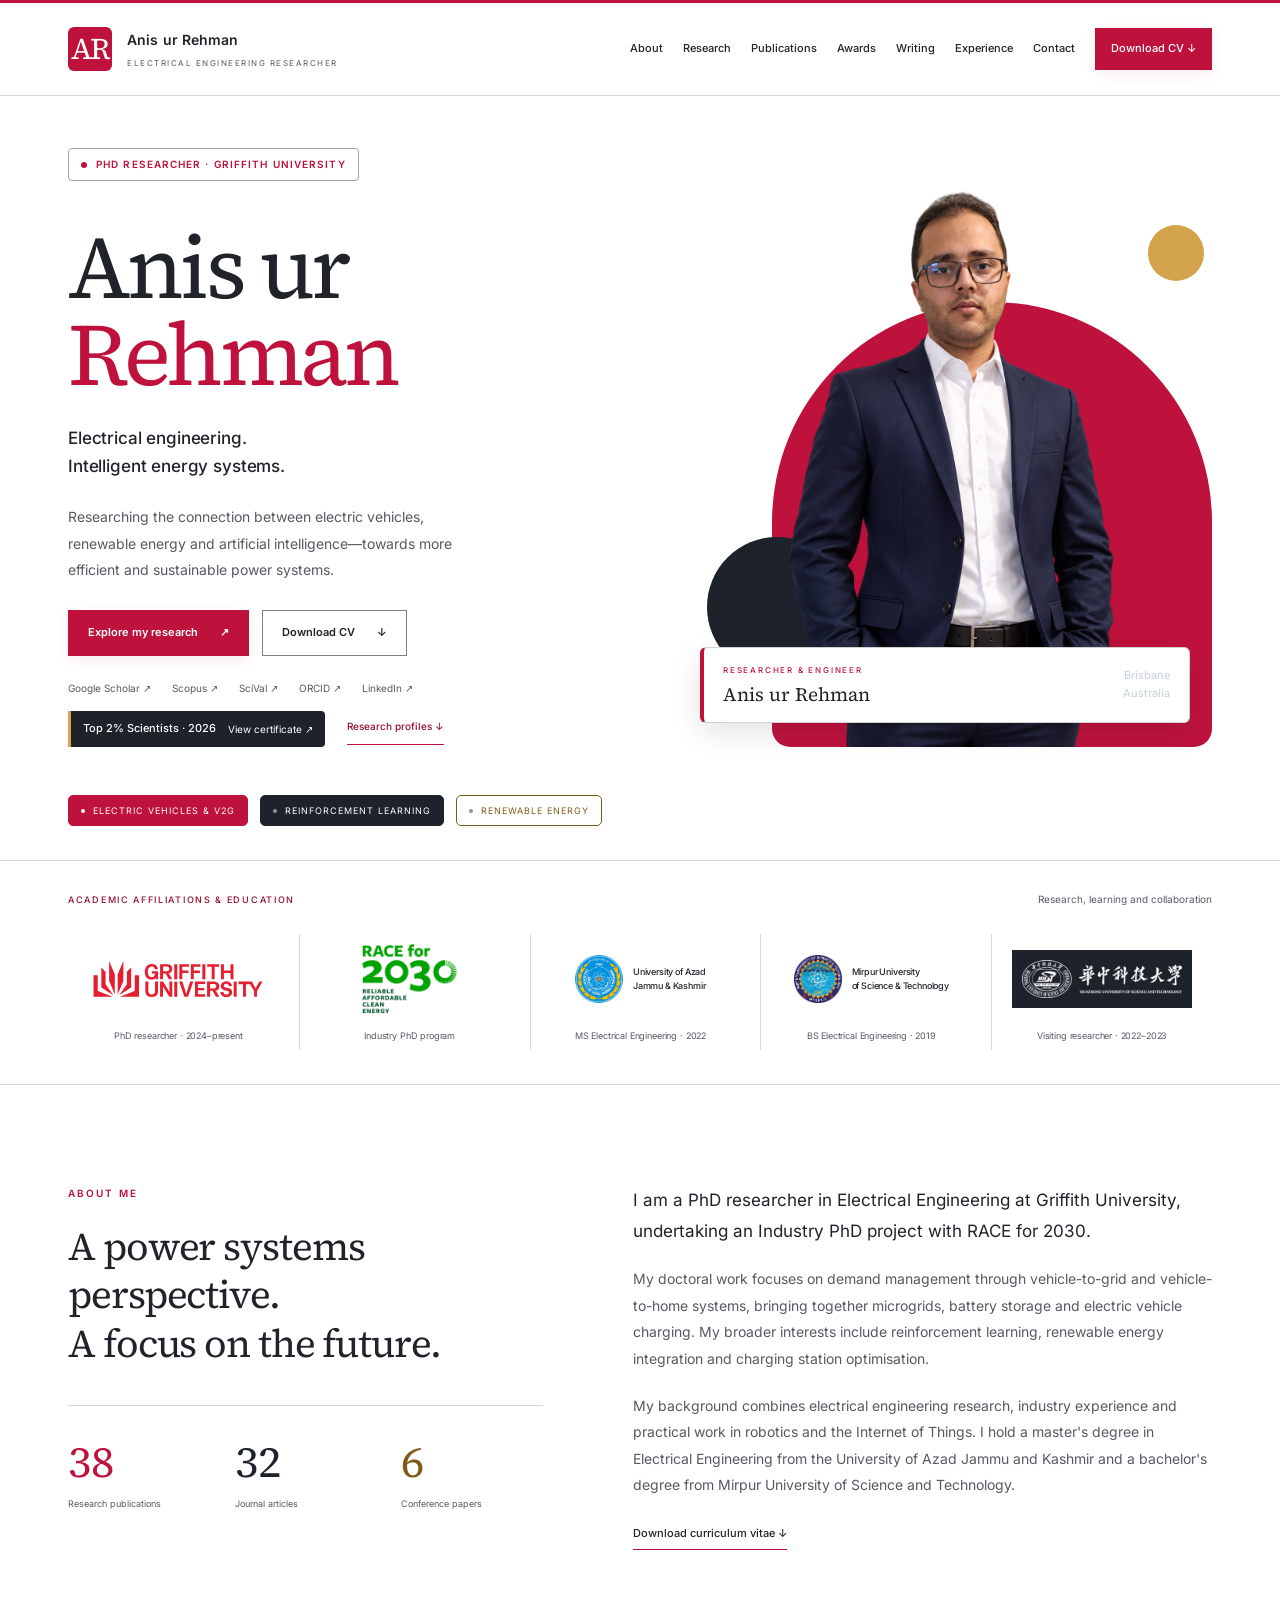
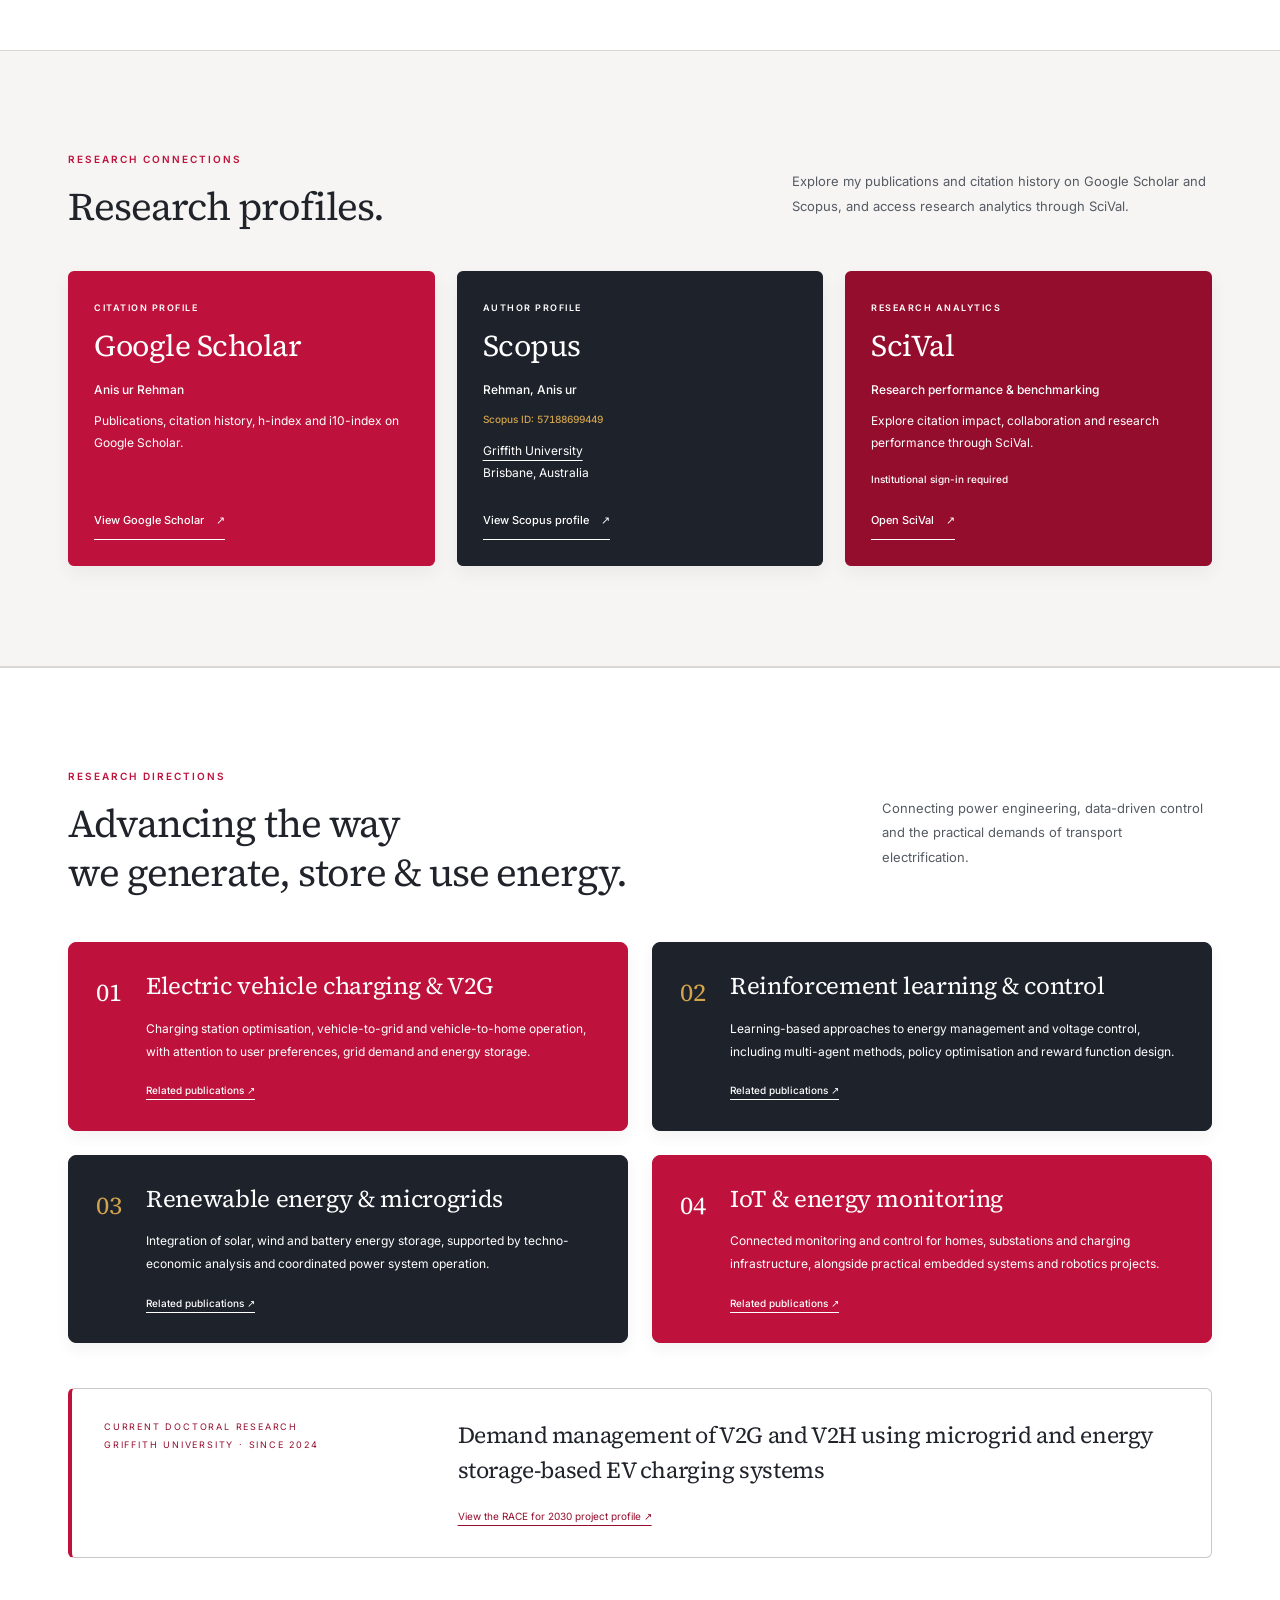
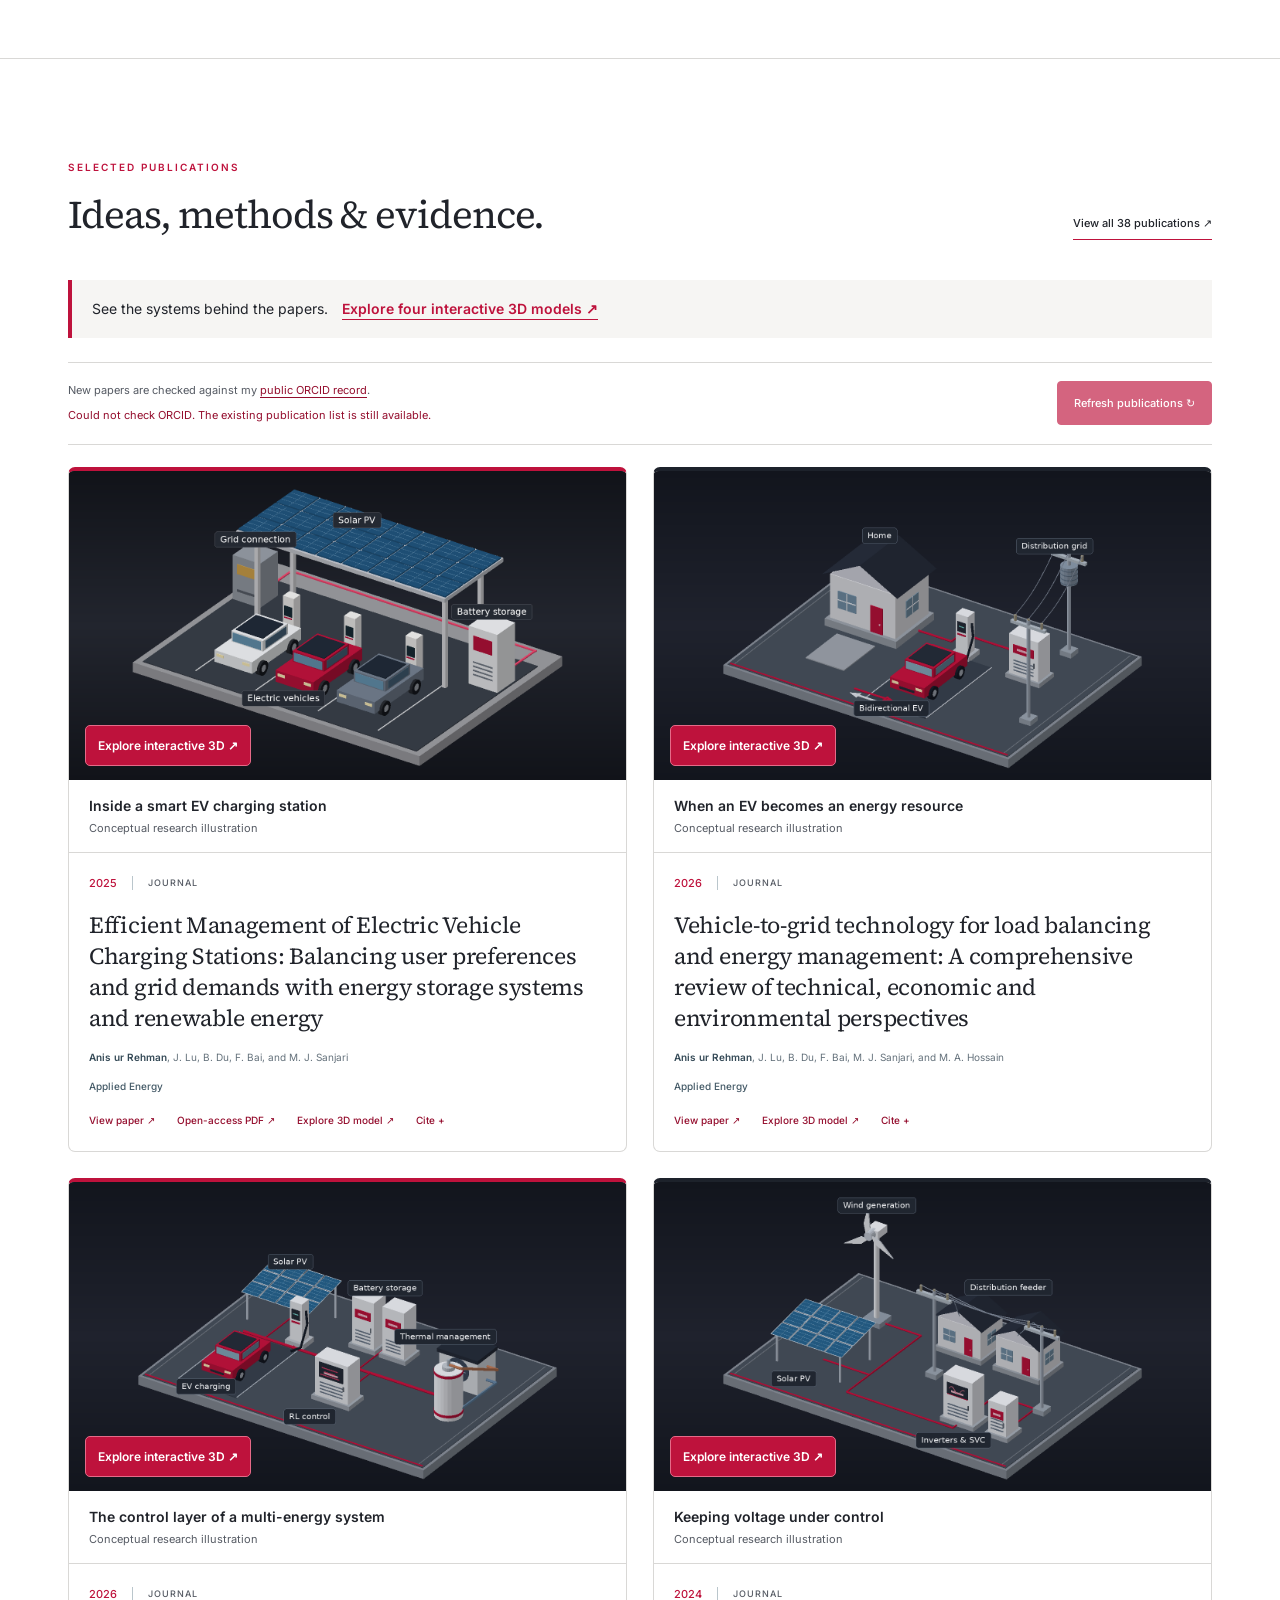
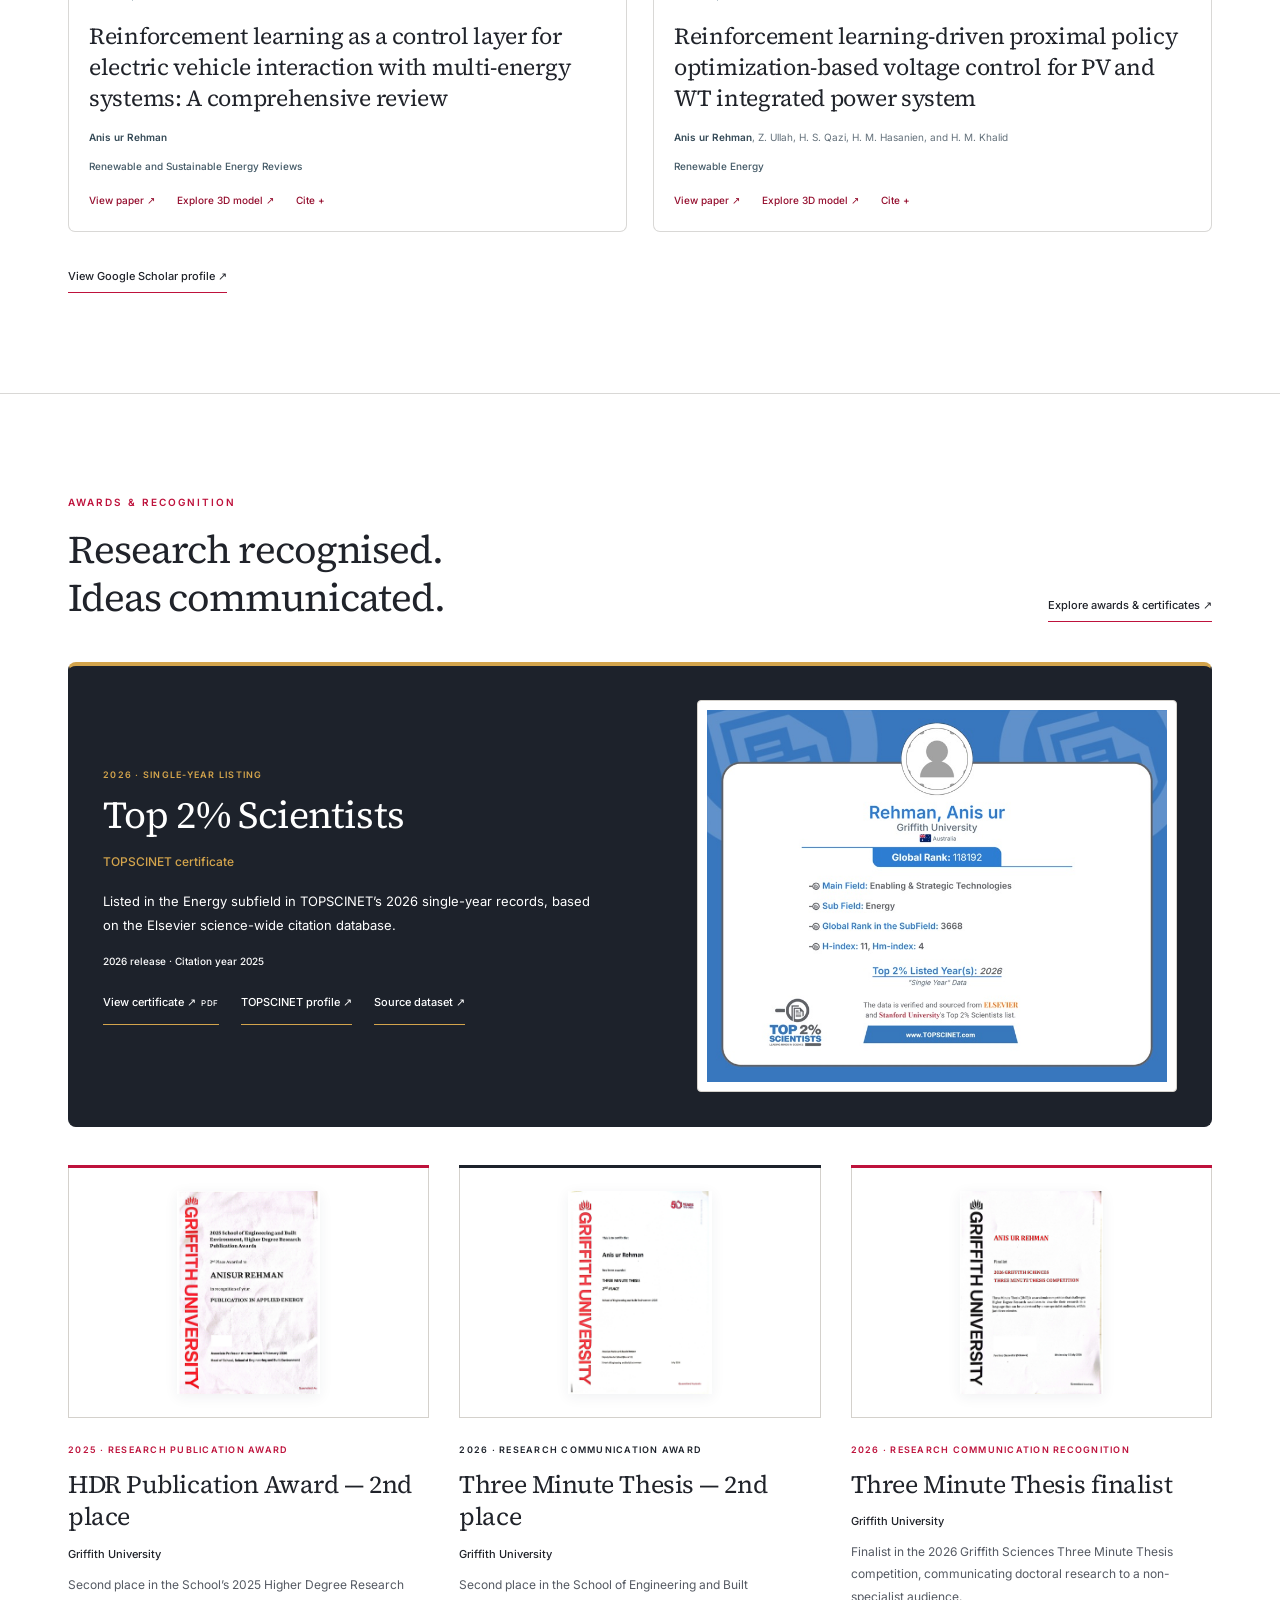
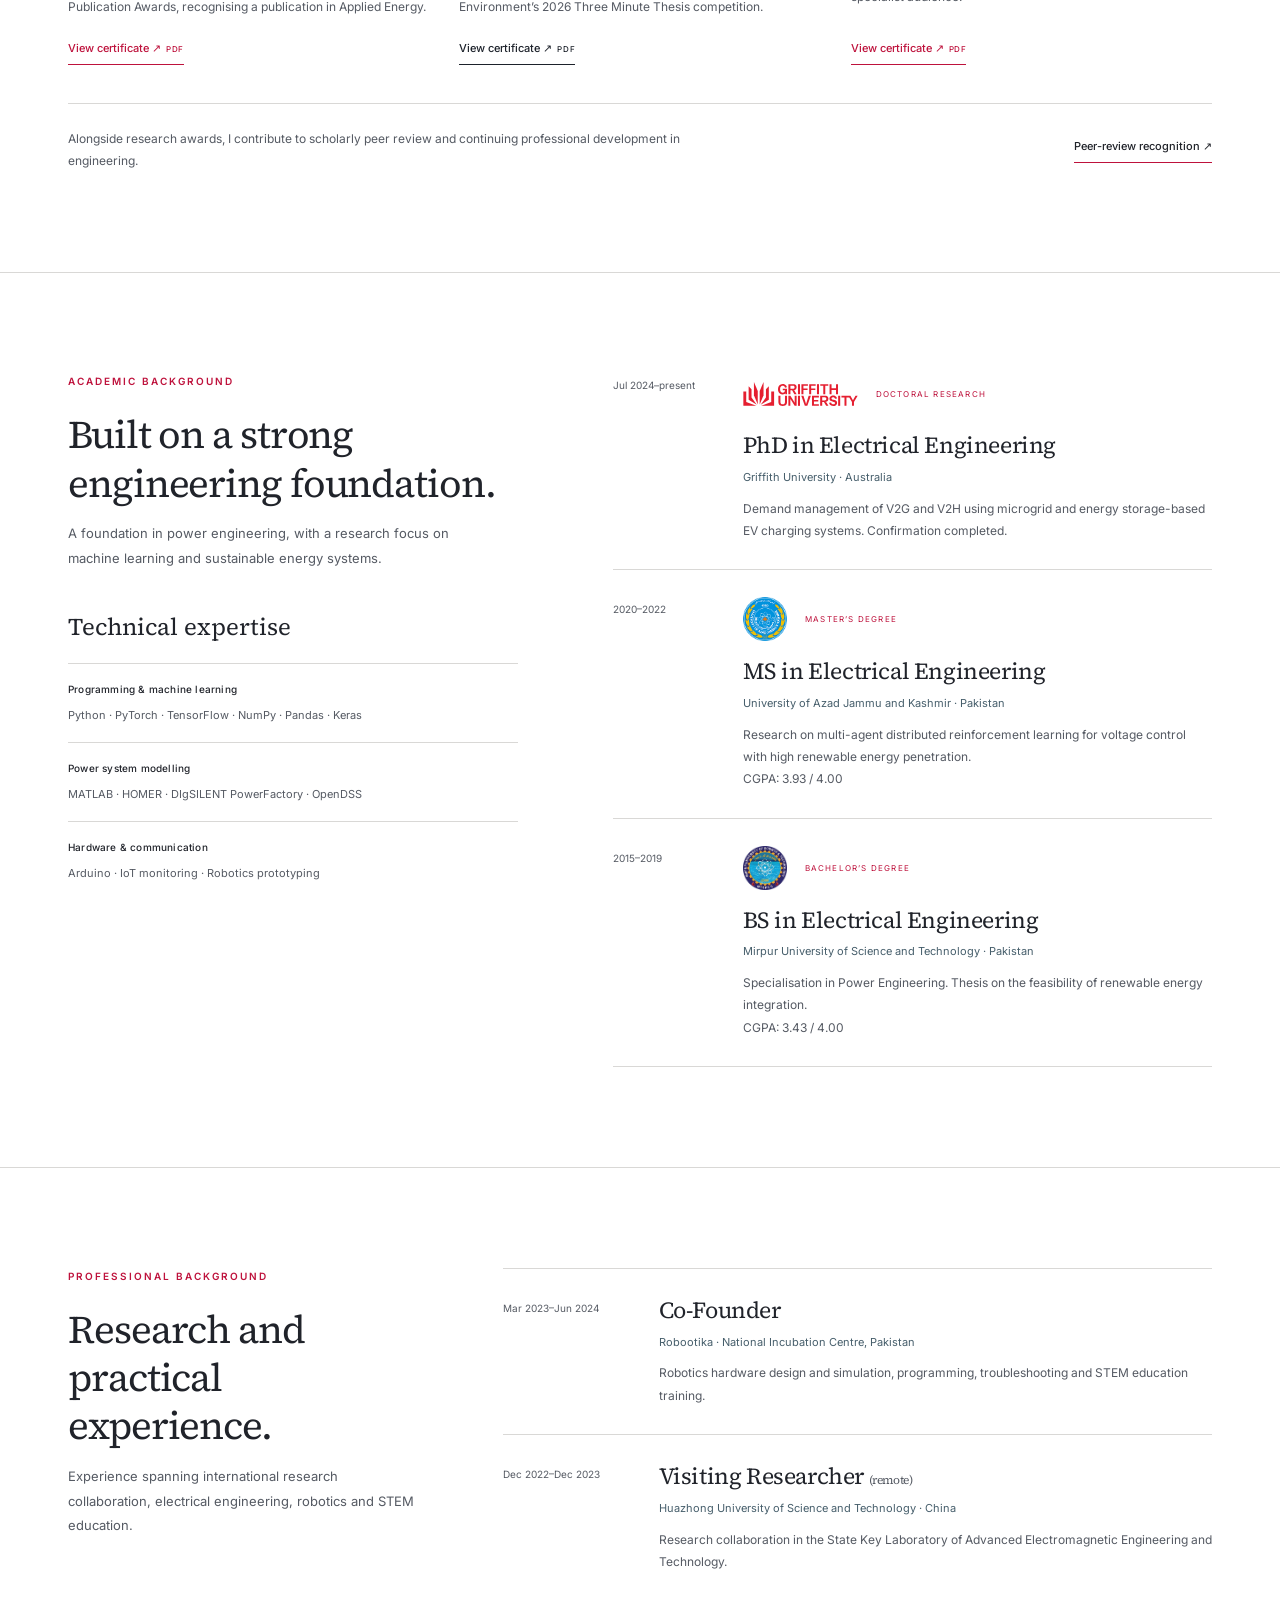
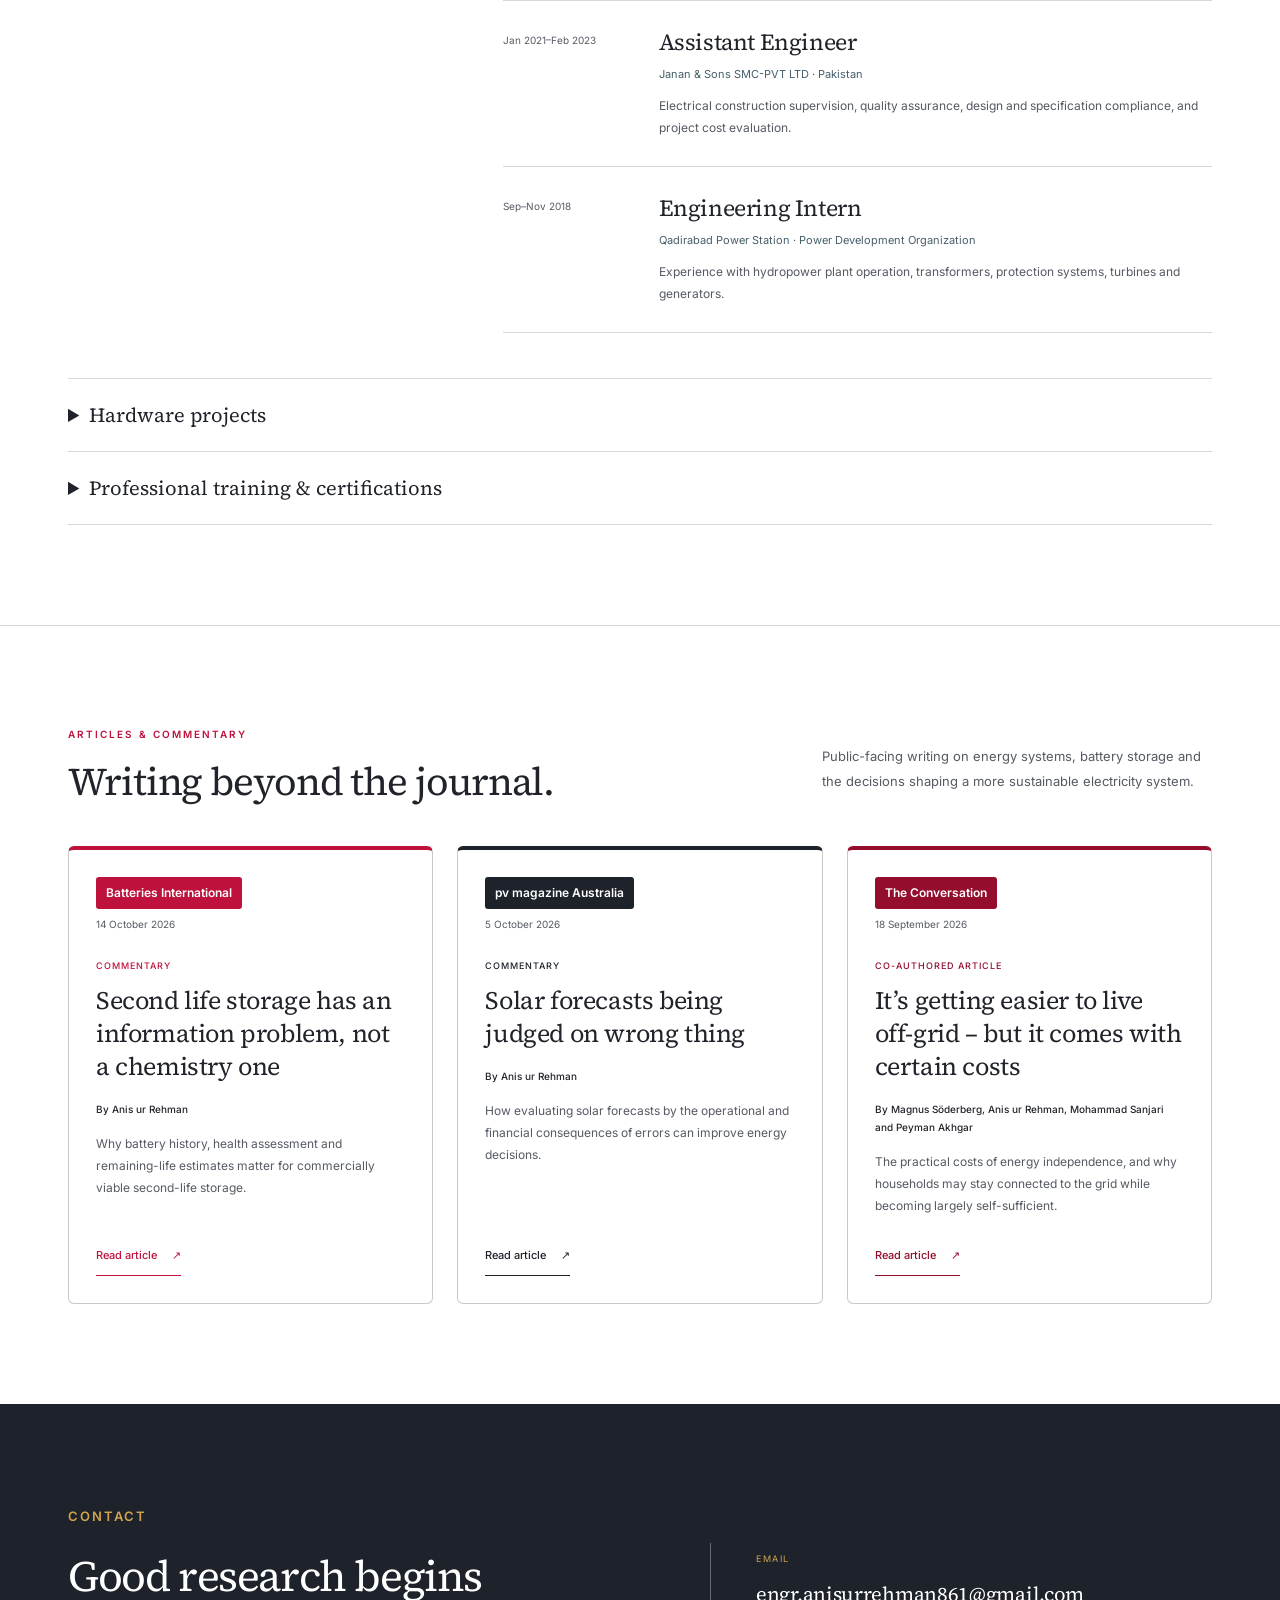
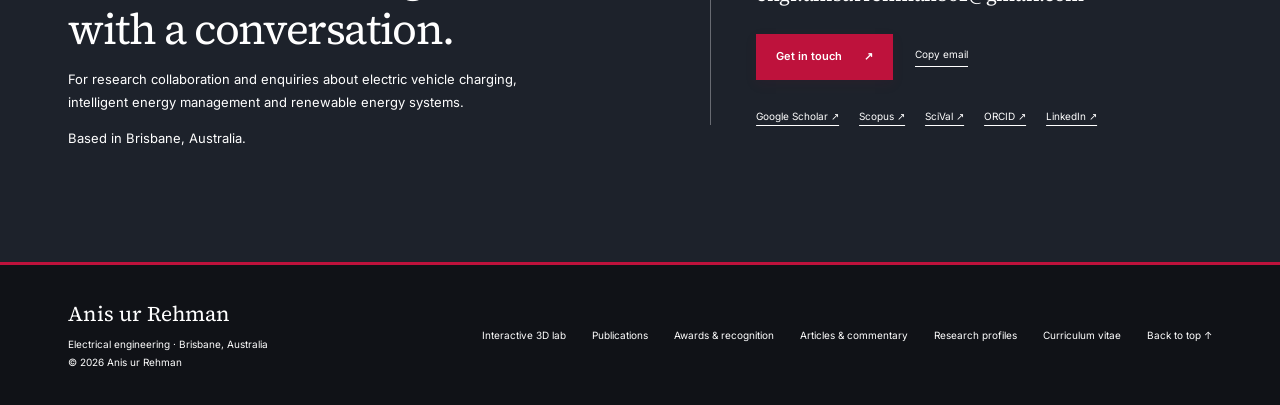
==== index.html @ 54da1479 "Publish existing academic website with publication card overlap fix" ====
<!doctype html><html lang="en"><head><meta charset="utf-8"><meta name="viewport" content="width=device-width, initial-scale=1">
<title>Anis ur Rehman | Electrical Engineering Researcher</title><meta name="description" content="Anis ur Rehman is a PhD researcher at Griffith University working on electric vehicle charging, reinforcement learning, renewable energy and energy management."><meta name="theme-color" content="#ffffff">
<link rel="canonical" href="https://anisurrehmangriffithuni.wavy-otter-9883.chatgpt.site/"><link rel="icon" type="image/svg+xml" href="assets/favicon.svg">
<meta property="og:type" content="website"><meta property="og:title" content="Anis ur Rehman | Electrical Engineering Researcher"><meta property="og:description" content="Anis ur Rehman is a PhD researcher at Griffith University working on electric vehicle charging, reinforcement learning, renewable energy and energy management."><meta property="og:url" content="https://anisurrehmangriffithuni.wavy-otter-9883.chatgpt.site/"><meta property="og:image" content="https://anisurrehmangriffithuni.wavy-otter-9883.chatgpt.site/assets/anis-ur-rehman.png"><meta property="og:image:alt" content="Anis ur Rehman">
<meta name="twitter:card" content="summary"><link rel="preload" href="assets/fonts/source-serif-4-latin.woff2" as="font" type="font/woff2" crossorigin><link rel="stylesheet" href="assets/styles.css"><link rel="stylesheet" href="assets/refinement.css"><link rel="stylesheet" href="assets/white-theme.css"><link rel="stylesheet" href="assets/recognition.css"><link rel="stylesheet" href="assets/metrics.css"><link rel="stylesheet" href="assets/crimson-theme.css"><link rel="stylesheet" href="assets/publication-sync.css"><link rel="stylesheet" href="assets/research-models.css"><script defer src="assets/site.js"></script>
<script type="application/ld+json">{"@context": "https://schema.org", "@type": "Person", "name": "Anis ur Rehman", "url": "https://anisurrehmangriffithuni.wavy-otter-9883.chatgpt.site", "image": "https://anisurrehmangriffithuni.wavy-otter-9883.chatgpt.site/assets/anis-ur-rehman.png", "jobTitle": "PhD researcher in Electrical Engineering", "affiliation": {"@type": "CollegeOrUniversity", "name": "Griffith University"}, "sameAs": ["https://scholar.google.com/citations?user=l1f8c9QAAAAJ&hl=en", "https://www.scopus.com/authid/detail.uri?authorId=57188699449", "https://orcid.org/0000-0002-1878-4523", "https://www.linkedin.com/in/engr-anis-ur-rehman-a8a135166", "https://www.racefor2030.com.au/team/anis-ur-rehman/"], "identifier": {"@type": "PropertyValue", "propertyID": "Scopus Author ID", "value": "57188699449"}, "knowsAbout": ["Electric vehicle charging", "Reinforcement learning", "Energy management", "Renewable energy", "Vehicle-to-grid technology"]}</script></head><body id="top"><a class="skip-link" href="#main">Skip to content</a><header class="site-header"><div class="wrap header-inner">
<a class="brand" href="index.html" aria-label="Anis ur Rehman home"><span class="monogram" aria-hidden="true">AR</span><span class="brand-name">Anis ur Rehman<span class="brand-sub">Electrical Engineering Researcher</span></span></a>
<button class="menu-toggle" type="button" aria-expanded="false" aria-controls="main-nav">Menu</button>
<nav class="main-nav" id="main-nav" aria-label="Main navigation"><a href="#about">About</a><a href="#research">Research</a><a href="publications.html" >Publications</a><a href="recognition.html" >Awards</a><a href="#writing">Writing</a><a href="#experience">Experience</a><a href="#contact">Contact</a><a class="nav-cv" href="assets/Anis-ur-Rehman-CV.pdf" download>Download CV ↓</a></nav>
</div></header><main id="main">
<section class="hero" aria-labelledby="hero-title"><div class="wrap hero-grid"><div class="hero-copy"><div class="hero-intro"><p class="eyebrow"><span class="eyebrow-rule" aria-hidden="true"></span>PhD researcher · Griffith University</p><h1 id="hero-title"><span>Anis ur</span> <span>Rehman</span></h1><p class="hero-role">Electrical engineering.<br> Intelligent energy systems.</p></div><div class="hero-summary"><p class="hero-desc">Researching the connection between electric vehicles, renewable energy and artificial intelligence—towards more efficient and sustainable power systems.</p><div class="button-row"><a class="button" href="publications.html">Explore my research <span aria-hidden="true">↗</span></a><a class="button button-outline" href="assets/Anis-ur-Rehman-CV.pdf" download>Download CV <span aria-hidden="true">↓</span></a></div><div class="profile-links"><a href="https://scholar.google.com/citations?user=l1f8c9QAAAAJ&amp;hl=en" target="_blank" rel="noopener noreferrer" class="">Google Scholar ↗</a><a href="https://www.scopus.com/authid/detail.uri?authorId=57188699449" target="_blank" rel="noopener noreferrer" class="">Scopus ↗</a><a href="https://www.scival.com/overview/summary?dgcid=ScopusHeader" target="_blank" rel="noopener noreferrer" class="">SciVal ↗</a><a href="https://orcid.org/0000-0002-1878-4523" target="_blank" rel="noopener noreferrer" class="">ORCID ↗</a><a href="https://www.linkedin.com/in/engr-anis-ur-rehman-a8a135166" target="_blank" rel="noopener noreferrer" class="">LinkedIn ↗</a></div><div class="hero-quick-links"><a class="hero-recognition" href="assets/recognition/topscinet-single-year-2026.pdf" target="_blank" rel="noopener" aria-label="View TOPSCINET Top 2% Scientists 2026 single-year certificate (PDF, opens in a new tab)">Top 2% Scientists · 2026<span>View certificate ↗</span></a><a class="text-link" href="#research-profiles">Research profiles ↓</a></div></div></div><figure class="portrait"><div class="portrait-photo"><img src="assets/anis-ur-rehman-cutout.png" width="1080" height="1457" alt="Anis ur Rehman wearing a navy suit" fetchpriority="high" decoding="async"></div><figcaption><div><span class="portrait-label">Researcher &amp; engineer</span><strong>Anis ur Rehman</strong></div><span class="portrait-location">Brisbane<br> Australia</span></figcaption></figure></div><div class="hero-footnote wrap"><span>Electric vehicles &amp; V2G</span><span>Reinforcement learning</span><span>Renewable energy</span></div></section>
<section class="institution-section" aria-labelledby="institution-title"><div class="wrap"><div class="institution-heading"><p id="institution-title">Academic affiliations &amp; education</p><span>Research, learning and collaboration</span></div><div class="institution-grid">
<a class="institution" href="#education"><div class="institution-logo"><img src="assets/logos/griffith.svg" width="170" height="60" alt="Griffith University"></div><span>PhD researcher · 2024–present</span></a>
<a class="institution" href="https://www.racefor2030.com.au/team/anis-ur-rehman/" target="_blank" rel="noopener noreferrer"><div class="institution-logo"><img src="assets/logos/race.png" width="160" height="65" alt="RACE for 2030"></div><span>Industry PhD program</span></a>
<a class="institution" href="#education"><div class="institution-logo seal"><img src="assets/logos/uajk.png" width="64" height="64" alt="University of Azad Jammu and Kashmir"><b>University of Azad<br> Jammu &amp; Kashmir</b></div><span>MS Electrical Engineering · 2022</span></a>
<a class="institution" href="#education"><div class="institution-logo seal"><img src="assets/logos/must.png" width="64" height="64" alt="Mirpur University of Science and Technology"><b>Mirpur University<br> of Science &amp; Technology</b></div><span>BS Electrical Engineering · 2019</span></a>
<a class="institution" href="#experience"><div class="institution-logo"><img src="assets/logos/hust.png" width="180" height="60" alt="Huazhong University of Science and Technology"></div><span>Visiting researcher · 2022–2023</span></a>
</div></div></section>
<section class="section" id="about"><div class="wrap about-grid"><div><p class="eyebrow">About me</p><h2>A power systems perspective.<br> A focus on the future.</h2><div class="stats" aria-label="Publication record"><div class="stat"><strong data-publication-count="total">38</strong><span>Research publications</span></div><div class="stat"><strong data-publication-count="journal">32</strong><span>Journal articles</span></div><div class="stat"><strong data-publication-count="conference">6</strong><span>Conference papers</span></div></div></div><div class="about-copy"><p>I am a PhD researcher in Electrical Engineering at Griffith University, undertaking an Industry PhD project with RACE for 2030.</p><p>My doctoral work focuses on demand management through vehicle-to-grid and vehicle-to-home systems, bringing together microgrids, battery storage and electric vehicle charging. My broader interests include reinforcement learning, renewable energy integration and charging station optimisation.</p><p>My background combines electrical engineering research, industry experience and practical work in robotics and the Internet of Things. I hold a master's degree in Electrical Engineering from the University of Azad Jammu and Kashmir and a bachelor's degree from Mirpur University of Science and Technology.</p><a class="text-link" href="assets/Anis-ur-Rehman-CV.pdf" download>Download curriculum vitae ↓</a></div></div></section>
<section class="section metrics-section" id="research-profiles" aria-labelledby="research-profiles-title"><div class="wrap">
<div class="section-head"><div><p class="eyebrow">Research connections</p><h2 id="research-profiles-title">Research profiles.</h2></div><p class="section-lead">Explore my publications and citation history on Google Scholar and Scopus, and access research analytics through SciVal.</p></div>
<div class="research-profile-grid" aria-label="Research profiles and analytics">
<article class="research-profile-card scholar-profile"><p class="research-profile-kind">Citation profile</p><h3>Google Scholar</h3><p class="research-profile-name">Anis ur Rehman</p><p class="research-profile-description">Publications, citation history, h-index and i10-index on Google Scholar.</p><a class="research-profile-link" href="https://scholar.google.com/citations?user=l1f8c9QAAAAJ&amp;hl=en" target="_blank" rel="noopener noreferrer" aria-label="View Anis ur Rehman’s Google Scholar profile (opens in a new tab)">View Google Scholar <span aria-hidden="true">↗</span></a></article>
<article class="research-profile-card scopus-profile"><p class="research-profile-kind">Author profile</p><h3>Scopus</h3><p class="research-profile-name">Rehman, Anis ur</p><p class="research-profile-identifier">Scopus ID: 57188699449</p><p class="research-profile-description"><a href="https://www.scopus.com/pages/organization/60032987" target="_blank" rel="noopener noreferrer" aria-label="Griffith University on Scopus (opens in a new tab)">Griffith University</a><br>Brisbane, Australia</p><a class="research-profile-link" href="https://www.scopus.com/authid/detail.uri?authorId=57188699449" target="_blank" rel="noopener noreferrer" aria-label="View Scopus author profile 57188699449 (opens in a new tab)">View Scopus profile <span aria-hidden="true">↗</span></a></article>
<article class="research-profile-card scival-profile"><p class="research-profile-kind">Research analytics</p><h3>SciVal</h3><p class="research-profile-name">Research performance &amp; benchmarking</p><p class="research-profile-description">Explore citation impact, collaboration and research performance through SciVal.</p><p class="research-profile-access">Institutional sign-in required</p><a class="research-profile-link" href="https://www.scival.com/overview/summary?dgcid=ScopusHeader" target="_blank" rel="noopener noreferrer" aria-label="Open SciVal analytics dashboard (sign-in required, opens in a new tab)">Open SciVal <span aria-hidden="true">↗</span></a></article>
</div>
</div></section><section class="section research-section" id="research"><div class="wrap"><div class="section-head"><div><p class="eyebrow">Research directions</p><h2>Advancing the way<br> we generate, store &amp; use energy.</h2></div><p class="section-lead">Connecting power engineering, data-driven control and the practical demands of transport electrification.</p></div><div class="research-grid">
<article class="research-item"><span class="research-number">01</span><div><h3>Electric vehicle charging &amp; V2G</h3><p>Charging station optimisation, vehicle-to-grid and vehicle-to-home operation, with attention to user preferences, grid demand and energy storage.</p><a href="publications.html?topic=EV+charging">Related publications ↗</a></div></article>
<article class="research-item"><span class="research-number">02</span><div><h3>Reinforcement learning &amp; control</h3><p>Learning-based approaches to energy management and voltage control, including multi-agent methods, policy optimisation and reward function design.</p><a href="publications.html?topic=Reinforcement+learning">Related publications ↗</a></div></article>
<article class="research-item"><span class="research-number">03</span><div><h3>Renewable energy &amp; microgrids</h3><p>Integration of solar, wind and battery energy storage, supported by techno-economic analysis and coordinated power system operation.</p><a href="publications.html?topic=Renewable+energy">Related publications ↗</a></div></article>
<article class="research-item"><span class="research-number">04</span><div><h3>IoT &amp; energy monitoring</h3><p>Connected monitoring and control for homes, substations and charging infrastructure, alongside practical embedded systems and robotics projects.</p><a href="publications.html?topic=IoT+%26+monitoring">Related publications ↗</a></div></article></div>
<div class="doctoral"><div class="doctoral-label">Current doctoral research<br> Griffith University · Since 2024</div><div><h3>Demand management of V2G and V2H using microgrid and energy storage-based EV charging systems</h3><a href="https://www.racefor2030.com.au/team/anis-ur-rehman/" target="_blank" rel="noopener noreferrer" class="">View the RACE for 2030 project profile ↗</a></div></div></div></section>
<section class="section" id="publications"><div class="wrap"><div class="section-head"><div><p class="eyebrow">Selected publications</p><h2>Ideas, methods &amp; evidence.</h2></div><a class="text-link" href="publications.html">View all <span data-publication-count="total">38</span> publications ↗</a></div><div class="model-discovery"><p>See the systems behind the papers.</p><a href="research-lab.html">Explore four interactive 3D models ↗</a></div><div class="publication-sync"><div><p class="publication-sync-note">New papers are checked against my <a href="https://orcid.org/0000-0002-1878-4523" target="_blank" rel="noopener noreferrer" class="">public ORCID record</a>.</p><p class="publication-sync-status" data-publication-sync-status role="status" aria-live="polite">Showing the saved publication list.</p></div><button class="publication-refresh" type="button" data-refresh-publications disabled>Refresh publications ↻</button></div><div class="new-publications" data-new-publications hidden><h3>New from ORCID</h3><div class="publication-list" data-live-publications></div></div><div class="publication-list featured-publications"><article class="publication" data-publication-id="7" data-search="efficient management of electric vehicle charging stations: balancing user preferences and grid demands with energy storage systems and renewable energy anis ur rehman, j. lu, b. du, f. bai, and m. j. sanjari applied energy 2025 ev charging renewable energy energy management" data-year="2025" data-type="Journal article" data-topics="EV charging|Renewable energy|Energy management">
<figure class="publication-model"><a href="research-lab.html?model=charging" aria-label="Explore 3D model: Inside a smart EV charging station"><img src="assets/models/charging.png" width="1440" height="800" loading="lazy" alt="Illustrative 3D model: Inside a smart EV charging station"><span class="model-open">Explore interactive 3D <span aria-hidden="true">↗</span></span></a><figcaption>Inside a smart EV charging station<span>Conceptual research illustration</span></figcaption></figure><div class="pub-year">2025<span class="pub-type">Journal</span></div><div class="pub-body"><h3><a href="https://doi.org/10.1016/j.apenergy.2025.126147" target="_blank" rel="noopener noreferrer" class="">Efficient Management of Electric Vehicle Charging Stations: Balancing user preferences and grid demands with energy storage systems and renewable energy</a></h3><p class="pub-authors"><strong>Anis ur Rehman</strong>, J. Lu, B. Du, F. Bai, and M. J. Sanjari</p><p class="pub-venue">Applied Energy</p>
<div class="pub-actions"><a href="https://doi.org/10.1016/j.apenergy.2025.126147" target="_blank" rel="noopener noreferrer" class="">View paper ↗</a><a href="https://research-repository.griffith.edu.au/bitstreams/e0a24eb9-0f41-4ce3-aa4a-14484f7c38bb/download" target="_blank" rel="noopener noreferrer" class="">Open-access PDF ↗</a><a class="model-paper-link" href="research-lab.html?model=charging">Explore 3D model ↗</a><button type="button" class="citation-toggle" aria-controls="selected-7" aria-expanded="false">Cite +</button></div>
<div class="citation-box" id="selected-7" hidden><p>Anis ur Rehman, J. Lu, B. Du, F. Bai, and M. J. Sanjari, “Efficient Management of Electric Vehicle Charging Stations: Balancing user preferences and grid demands with energy storage systems and renewable energy,” Applied Energy, vol. 393, pp. 126147, 2025.</p><button type="button" class="copy-citation">Copy citation</button></div></div></article><article class="publication" data-publication-id="6" data-search="vehicle-to-grid technology for load balancing and energy management: a comprehensive review of technical, economic and environmental perspectives anis ur rehman, j. lu, b. du, f. bai, m. j. sanjari, and m. a. hossain applied energy 2026 ev charging energy management" data-year="2026" data-type="Journal article" data-topics="EV charging|Energy management">
<figure class="publication-model"><a href="research-lab.html?model=v2g" aria-label="Explore 3D model: When an EV becomes an energy resource"><img src="assets/models/v2g.png" width="1440" height="800" loading="lazy" alt="Illustrative 3D model: When an EV becomes an energy resource"><span class="model-open">Explore interactive 3D <span aria-hidden="true">↗</span></span></a><figcaption>When an EV becomes an energy resource<span>Conceptual research illustration</span></figcaption></figure><div class="pub-year">2026<span class="pub-type">Journal</span></div><div class="pub-body"><h3><a href="https://doi.org/10.1016/j.apenergy.2025.126974" target="_blank" rel="noopener noreferrer" class="">Vehicle-to-grid technology for load balancing and energy management: A comprehensive review of technical, economic and environmental perspectives</a></h3><p class="pub-authors"><strong>Anis ur Rehman</strong>, J. Lu, B. Du, F. Bai, M. J. Sanjari, and M. A. Hossain</p><p class="pub-venue">Applied Energy</p>
<div class="pub-actions"><a href="https://doi.org/10.1016/j.apenergy.2025.126974" target="_blank" rel="noopener noreferrer" class="">View paper ↗</a><a class="model-paper-link" href="research-lab.html?model=v2g">Explore 3D model ↗</a><button type="button" class="citation-toggle" aria-controls="selected-6" aria-expanded="false">Cite +</button></div>
<div class="citation-box" id="selected-6" hidden><p>Anis ur Rehman, J. Lu, B. Du, F. Bai, M. J. Sanjari, and M. A. Hossain, “Vehicle-to-grid technology for load balancing and energy management: A comprehensive review of technical, economic and environmental perspectives,” Applied Energy, vol. 402, pp. 126974, 2026.</p><button type="button" class="copy-citation">Copy citation</button></div></div></article><article class="publication" data-publication-id="4" data-search="reinforcement learning as a control layer for electric vehicle interaction with multi-energy systems: a comprehensive review anis ur rehman renewable and sustainable energy reviews 2026 ev charging reinforcement learning energy management" data-year="2026" data-type="Journal article" data-topics="EV charging|Reinforcement learning|Energy management">
<figure class="publication-model"><a href="research-lab.html?model=multi-energy" aria-label="Explore 3D model: The control layer of a multi-energy system"><img src="assets/models/multi-energy.png" width="1440" height="800" loading="lazy" alt="Illustrative 3D model: The control layer of a multi-energy system"><span class="model-open">Explore interactive 3D <span aria-hidden="true">↗</span></span></a><figcaption>The control layer of a multi-energy system<span>Conceptual research illustration</span></figcaption></figure><div class="pub-year">2026<span class="pub-type">Journal</span></div><div class="pub-body"><h3><a href="https://doi.org/10.1016/j.rser.2026.116733" target="_blank" rel="noopener noreferrer" class="">Reinforcement learning as a control layer for electric vehicle interaction with multi-energy systems: A comprehensive review</a></h3><p class="pub-authors"><strong>Anis ur Rehman</strong></p><p class="pub-venue">Renewable and Sustainable Energy Reviews</p>
<div class="pub-actions"><a href="https://doi.org/10.1016/j.rser.2026.116733" target="_blank" rel="noopener noreferrer" class="">View paper ↗</a><a class="model-paper-link" href="research-lab.html?model=multi-energy">Explore 3D model ↗</a><button type="button" class="citation-toggle" aria-controls="selected-4" aria-expanded="false">Cite +</button></div>
<div class="citation-box" id="selected-4" hidden><p>Anis ur Rehman, “Reinforcement learning as a control layer for electric vehicle interaction with multi-energy systems: A comprehensive review,” Renew. Sustain. Energy Rev., vol. 231, p. 116733, 2026, doi: 10.1016/j.rser.2026.116733.</p><button type="button" class="copy-citation">Copy citation</button></div></div></article><article class="publication" data-publication-id="11" data-search="reinforcement learning-driven proximal policy optimization-based voltage control for pv and wt integrated power system anis ur rehman, z. ullah, h. s. qazi, h. m. hasanien, and h. m. khalid renewable energy 2024 reinforcement learning renewable energy" data-year="2024" data-type="Journal article" data-topics="Reinforcement learning|Renewable energy">
<figure class="publication-model"><a href="research-lab.html?model=voltage" aria-label="Explore 3D model: Keeping voltage under control"><img src="assets/models/voltage.png" width="1440" height="800" loading="lazy" alt="Illustrative 3D model: Keeping voltage under control"><span class="model-open">Explore interactive 3D <span aria-hidden="true">↗</span></span></a><figcaption>Keeping voltage under control<span>Conceptual research illustration</span></figcaption></figure><div class="pub-year">2024<span class="pub-type">Journal</span></div><div class="pub-body"><h3><a href="https://doi.org/10.1016/j.renene.2024.120590" target="_blank" rel="noopener noreferrer" class="">Reinforcement learning-driven proximal policy optimization-based voltage control for PV and WT integrated power system</a></h3><p class="pub-authors"><strong>Anis ur Rehman</strong>, Z. Ullah, H. S. Qazi, H. M. Hasanien, and H. M. Khalid</p><p class="pub-venue">Renewable Energy</p>
<div class="pub-actions"><a href="https://doi.org/10.1016/j.renene.2024.120590" target="_blank" rel="noopener noreferrer" class="">View paper ↗</a><a class="model-paper-link" href="research-lab.html?model=voltage">Explore 3D model ↗</a><button type="button" class="citation-toggle" aria-controls="selected-11" aria-expanded="false">Cite +</button></div>
<div class="citation-box" id="selected-11" hidden><p>Anis ur Rehman, Z. Ullah, H. S. Qazi, H. M. Hasanien, and H. M. Khalid, “Reinforcement learning-driven proximal policy optimization-based voltage control for PV and WT integrated power system,” Renewable Energy, vol. 227, p. 120590, Jun. 2024, doi: 10.1016/j.renene.2024.120590.</p><button type="button" class="copy-citation">Copy citation</button></div></div></article></div><div class="section-end"><a href="https://scholar.google.com/citations?user=l1f8c9QAAAAJ&amp;hl=en" target="_blank" rel="noopener noreferrer" class="text-link">View Google Scholar profile ↗</a></div></div></section>
<section class="section recognition-section" id="recognition"><div class="wrap"><div class="section-head"><div><p class="eyebrow">Awards &amp; recognition</p><h2>Research recognised.<br> Ideas communicated.</h2></div><a class="text-link" href="recognition.html">Explore awards &amp; certificates ↗</a></div><article class="ranking-feature"><div class="ranking-copy"><p class="award-kicker">2026 · Single-year listing</p><h3>Top 2% Scientists</h3><p class="ranking-issuer">TOPSCINET certificate</p><p class="ranking-description">Listed in the Energy subfield in TOPSCINET’s 2026 single-year records, based on the Elsevier science-wide citation database.</p><p class="ranking-period">2026 release · Citation year 2025</p><div class="ranking-links"><a class="text-link" href="assets/recognition/topscinet-single-year-2026.pdf" target="_blank" rel="noopener" aria-label="View certificate: Top 2% Scientists — 2026 single-year listing (PDF, opens in a new tab)">View certificate <span aria-hidden="true">↗</span><span class="certificate-format">PDF</span></a><a href="https://www.topscinet.com/scientist_profile/Rehman,%20Anis%20ur/2022/?stype=single_year" target="_blank" rel="noopener noreferrer" class="text-link">TOPSCINET profile ↗</a><a href="https://elsevier.digitalcommonsdata.com/datasets/btchxktzyw/9/" target="_blank" rel="noopener noreferrer" class="text-link">Source dataset ↗</a></div></div><a class="ranking-preview" href="assets/recognition/topscinet-single-year-2026.pdf" target="_blank" rel="noopener" aria-label="Open TOPSCINET 2026 single-year listing certificate (PDF, opens in a new tab)"><img src="assets/recognition/topscinet-single-year-2026.jpg" width="800" height="646" loading="lazy" alt="TOPSCINET certificate for Anis ur Rehman’s 2026 single-year listing in Energy"></a></article><div class="award-feature-grid"><article class="award-feature"><a class="award-preview" href="assets/recognition/griffith-hdr-publication-award-2025.pdf" target="_blank" rel="noopener" aria-label="Open HDR Publication Award — 2nd place certificate (PDF, opens in a new tab)"><img src="assets/recognition/griffith-hdr-publication-award-2025.jpg" width="650" height="920" loading="lazy" alt="Public copy of the HDR Publication Award — 2nd place certificate"></a><div class="award-copy"><p class="award-kicker">2025 · Research publication award</p><h3>HDR Publication Award — 2nd place</h3><p class="award-org">Griffith University</p><p class="award-detail">Second place in the School’s 2025 Higher Degree Research Publication Awards, recognising a publication in Applied Energy.</p><a class="text-link" href="assets/recognition/griffith-hdr-publication-award-2025.pdf" target="_blank" rel="noopener" aria-label="View certificate: HDR Publication Award — 2nd place (PDF, opens in a new tab)">View certificate <span aria-hidden="true">↗</span><span class="certificate-format">PDF</span></a></div></article><article class="award-feature"><a class="award-preview" href="assets/recognition/griffith-school-three-minute-thesis-2026.pdf" target="_blank" rel="noopener" aria-label="Open Three Minute Thesis — 2nd place certificate (PDF, opens in a new tab)"><img src="assets/recognition/griffith-school-three-minute-thesis-2026.jpg" width="650" height="920" loading="lazy" alt="Public copy of the Three Minute Thesis — 2nd place certificate"></a><div class="award-copy"><p class="award-kicker">2026 · Research communication award</p><h3>Three Minute Thesis — 2nd place</h3><p class="award-org">Griffith University</p><p class="award-detail">Second place in the School of Engineering and Built Environment’s 2026 Three Minute Thesis competition.</p><a class="text-link" href="assets/recognition/griffith-school-three-minute-thesis-2026.pdf" target="_blank" rel="noopener" aria-label="View certificate: Three Minute Thesis — 2nd place (PDF, opens in a new tab)">View certificate <span aria-hidden="true">↗</span><span class="certificate-format">PDF</span></a></div></article><article class="award-feature"><a class="award-preview" href="assets/recognition/griffith-sciences-three-minute-thesis-finalist-2026.pdf" target="_blank" rel="noopener" aria-label="Open Three Minute Thesis finalist certificate (PDF, opens in a new tab)"><img src="assets/recognition/griffith-sciences-three-minute-thesis-finalist-2026.jpg" width="650" height="920" loading="lazy" alt="Public copy of the Three Minute Thesis finalist certificate"></a><div class="award-copy"><p class="award-kicker">2026 · Research communication recognition</p><h3>Three Minute Thesis finalist</h3><p class="award-org">Griffith University</p><p class="award-detail">Finalist in the 2026 Griffith Sciences Three Minute Thesis competition, communicating doctoral research to a non-specialist audience.</p><a class="text-link" href="assets/recognition/griffith-sciences-three-minute-thesis-finalist-2026.pdf" target="_blank" rel="noopener" aria-label="View certificate: Three Minute Thesis finalist (PDF, opens in a new tab)">View certificate <span aria-hidden="true">↗</span><span class="certificate-format">PDF</span></a></div></article></div><div class="recognition-footer"><p>Alongside research awards, I contribute to scholarly peer review and continuing professional development in engineering.</p><a class="text-link" href="recognition.html#reviewing">Peer-review recognition ↗</a></div></div></section><section class="section tinted" id="education"><div class="wrap education-grid"><div><p class="eyebrow">Academic background</p><h2>Built on a strong<br> engineering foundation.</h2><p class="section-lead">A foundation in power engineering, with a research focus on machine learning and sustainable energy systems.</p><div class="skills"><h3>Technical expertise</h3><div class="skill-row"><b>Programming &amp; machine learning</b>Python · PyTorch · TensorFlow · NumPy · Pandas · Keras</div><div class="skill-row"><b>Power system modelling</b>MATLAB · HOMER · DIgSILENT PowerFactory · OpenDSS</div><div class="skill-row"><b>Hardware &amp; communication</b>Arduino · IoT monitoring · Robotics prototyping</div></div></div><div class="timeline">
<article class="timeline-item"><div class="timeline-date">Jul 2024–present</div><div><div class="degree-heading"><img src="assets/logos/griffith.svg" width="110" height="42" alt="Griffith University" loading="lazy"><span class="degree-level">Doctoral research</span></div><h3>PhD in Electrical Engineering</h3><p class="timeline-org">Griffith University · Australia</p><p class="timeline-text">Demand management of V2G and V2H using microgrid and energy storage-based EV charging systems. Confirmation completed.</p></div></article>
<article class="timeline-item"><div class="timeline-date">2020–2022</div><div><div class="degree-heading"><img src="assets/logos/uajk.png" width="44" height="44" alt="University of Azad Jammu and Kashmir" loading="lazy"><span class="degree-level">Master’s degree</span></div><h3>MS in Electrical Engineering</h3><p class="timeline-org">University of Azad Jammu and Kashmir · Pakistan</p><p class="timeline-text">Research on multi-agent distributed reinforcement learning for voltage control with high renewable energy penetration.<br> CGPA: 3.93 / 4.00</p></div></article>
<article class="timeline-item"><div class="timeline-date">2015–2019</div><div><div class="degree-heading"><img src="assets/logos/must.png" width="44" height="44" alt="Mirpur University of Science and Technology" loading="lazy"><span class="degree-level">Bachelor’s degree</span></div><h3>BS in Electrical Engineering</h3><p class="timeline-org">Mirpur University of Science and Technology · Pakistan</p><p class="timeline-text">Specialisation in Power Engineering. Thesis on the feasibility of renewable energy integration.<br> CGPA: 3.43 / 4.00</p></div></article></div></div></section>
<section class="section" id="experience"><div class="wrap"><div class="experience-grid"><div><p class="eyebrow">Professional background</p><h2>Research and<br> practical experience.</h2><p class="section-lead">Experience spanning international research collaboration, electrical engineering, robotics and STEM education.</p></div><div class="experience-list">
<article class="timeline-item"><div class="timeline-date">Mar 2023–Jun 2024</div><div><h3>Co-Founder</h3><p class="timeline-org">Robootika · National Incubation Centre, Pakistan</p><p class="timeline-text">Robotics hardware design and simulation, programming, troubleshooting and STEM education training.</p></div></article>
<article class="timeline-item"><div class="timeline-date">Dec 2022–Dec 2023</div><div><h3>Visiting Researcher <span class="timeline-text">(remote)</span></h3><p class="timeline-org">Huazhong University of Science and Technology · China</p><p class="timeline-text">Research collaboration in the State Key Laboratory of Advanced Electromagnetic Engineering and Technology.</p></div></article>
<article class="timeline-item"><div class="timeline-date">Jan 2021–Feb 2023</div><div><h3>Assistant Engineer</h3><p class="timeline-org">Janan &amp; Sons SMC-PVT LTD · Pakistan</p><p class="timeline-text">Electrical construction supervision, quality assurance, design and specification compliance, and project cost evaluation.</p></div></article>
<article class="timeline-item"><div class="timeline-date">Sep–Nov 2018</div><div><h3>Engineering Intern</h3><p class="timeline-org">Qadirabad Power Station · Power Development Organization</p><p class="timeline-text">Experience with hydropower plant operation, transformers, protection systems, turbines and generators.</p></div></article></div></div><div class="more-background"><details><summary>Hardware projects</summary><ul><li>Garden water monitoring and control through an Android application.</li><li>Remote substation current and voltage monitoring through a mobile application.</li><li>Line-following robotic car.</li><li>Obstacle-avoidance robot.</li><li>Mobile application-controlled robot.</li></ul></details><details><summary>Professional training &amp; certifications</summary><ul><li>HOMER Pro: sizing and economic analysis of hybrid power systems.</li><li>Solar photovoltaic system design using HelioScope.</li><li>Leadership skills and organisational development.</li><li>Open channel design for hydropower and irrigation.</li><li>IC manufacturing processes for electronic systems.</li><li>Industrial wastewater treatment and recycling technologies.</li><li>Introduction to IoT and robotics.</li></ul></details></div></div></section>
<section class="section writing-section" id="writing" aria-labelledby="writing-title"><div class="wrap"><div class="section-head"><div><p class="eyebrow">Articles &amp; commentary</p><h2 id="writing-title">Writing beyond the journal.</h2></div><p class="section-lead">Public-facing writing on energy systems, battery storage and the decisions shaping a more sustainable electricity system.</p></div><div class="writing-grid"><article class="writing-card"><div class="writing-meta"><span class="writing-outlet">Batteries International</span><time datetime="2026-10-14">14 October 2026</time></div><p class="writing-kind">Commentary</p><h3><a href="https://www.batteriesinternational.com/news/second-life-storage-has-an-information-problem-not-a-chemistry-one/" target="_blank" rel="noopener noreferrer" class="">Second life storage has an information problem, not a chemistry one</a></h3><p class="writing-byline">By Anis ur Rehman</p><p class="writing-description">Why battery history, health assessment and remaining-life estimates matter for commercially viable second-life storage.</p><a href="https://www.batteriesinternational.com/news/second-life-storage-has-an-information-problem-not-a-chemistry-one/" target="_blank" rel="noopener noreferrer" class="writing-link">Read article <span aria-hidden="true">↗</span></a></article><article class="writing-card"><div class="writing-meta"><span class="writing-outlet">pv magazine Australia</span><time datetime="2026-10-05">5 October 2026</time></div><p class="writing-kind">Commentary</p><h3><a href="https://www.pv-magazine-australia.com/2026/10/05/solar-forecasts-being-judged-on-wrong-thing/" target="_blank" rel="noopener noreferrer" class="">Solar forecasts being judged on wrong thing</a></h3><p class="writing-byline">By Anis ur Rehman</p><p class="writing-description">How evaluating solar forecasts by the operational and financial consequences of errors can improve energy decisions.</p><a href="https://www.pv-magazine-australia.com/2026/10/05/solar-forecasts-being-judged-on-wrong-thing/" target="_blank" rel="noopener noreferrer" class="writing-link">Read article <span aria-hidden="true">↗</span></a></article><article class="writing-card"><div class="writing-meta"><span class="writing-outlet">The Conversation</span><time datetime="2026-09-18">18 September 2026</time></div><p class="writing-kind">Co-authored article</p><h3><a href="https://theconversation.com/its-getting-easier-to-live-off-grid-but-it-comes-with-certain-costs-288494" target="_blank" rel="noopener noreferrer" class="">It’s getting easier to live off-grid – but it comes with certain costs</a></h3><p class="writing-byline">By Magnus Söderberg, Anis ur Rehman, Mohammad Sanjari and Peyman Akhgar</p><p class="writing-description">The practical costs of energy independence, and why households may stay connected to the grid while becoming largely self-sufficient.</p><a href="https://theconversation.com/its-getting-easier-to-live-off-grid-but-it-comes-with-certain-costs-288494" target="_blank" rel="noopener noreferrer" class="writing-link">Read article <span aria-hidden="true">↗</span></a></article></div></div></section><section class="section contact-section" id="contact"><div class="wrap contact-grid"><div><p class="eyebrow">Contact</p><h2>Good research begins<br> with a conversation.</h2><p>For research collaboration and enquiries about electric vehicle charging, intelligent energy management and renewable energy systems.</p><p>Based in Brisbane, Australia.</p></div><div class="contact-info"><p class="contact-label">Email</p><a class="email-link" href="mailto:engr.anisurrehman861@gmail.com">engr.anisurrehman861@gmail.com</a><div class="contact-controls"><a class="button" href="mailto:engr.anisurrehman861@gmail.com">Get in touch <span aria-hidden="true">↗</span></a><button class="copy-email" type="button">Copy email</button></div><div class="contact-profiles"><a href="https://scholar.google.com/citations?user=l1f8c9QAAAAJ&amp;hl=en" target="_blank" rel="noopener noreferrer" class="">Google Scholar ↗</a><a href="https://www.scopus.com/authid/detail.uri?authorId=57188699449" target="_blank" rel="noopener noreferrer" class="">Scopus ↗</a><a href="https://www.scival.com/overview/summary?dgcid=ScopusHeader" target="_blank" rel="noopener noreferrer" class="">SciVal ↗</a><a href="https://orcid.org/0000-0002-1878-4523" target="_blank" rel="noopener noreferrer" class="">ORCID ↗</a><a href="https://www.linkedin.com/in/engr-anis-ur-rehman-a8a135166" target="_blank" rel="noopener noreferrer" class="">LinkedIn ↗</a></div></div></div></section>
</main><script type="module" src="assets/publication-sync.mjs"></script><footer class="site-footer"><div class="wrap footer-inner"><div><strong>Anis ur Rehman</strong>Electrical engineering · Brisbane, Australia<br> © 2026 Anis ur Rehman</div><div class="footer-links"><a href="research-lab.html">Interactive 3D lab</a><a href="publications.html">Publications</a><a href="recognition.html">Awards &amp; recognition</a><a href="index.html#writing">Articles &amp; commentary</a><a href="index.html#research-profiles">Research profiles</a><a href="assets/Anis-ur-Rehman-CV.pdf" download>Curriculum vitae</a><a href="#top">Back to top ↑</a></div></div></footer><div class="toast" role="status" aria-live="polite" hidden></div></body></html>
---- assets/styles.css ----
@charset "UTF-8";
:root{--navy:#162c3e;--navy-dark:#102230;--ink:#172c3b;--muted:#59646d;--red:#a63a43;--paper:#f6f4ef;--line:#d9dedf;--white:#fff;--serif:Georgia,'Times New Roman',serif;--sans:Arial,Helvetica,sans-serif}
*{box-sizing:border-box}html{scroll-behavior:smooth;scroll-padding-top:105px}body{margin:0;color:var(--ink);background:var(--white);font:16px/1.65 var(--sans);-webkit-font-smoothing:antialiased}button,input,select{font:inherit}a{color:inherit;text-underline-offset:5px}a:hover{color:var(--red)}img{display:block;max-width:100%}button,a,input,select,summary{-webkit-tap-highlight-color:transparent}button{cursor:pointer}button:focus-visible,a:focus-visible,input:focus-visible,select:focus-visible,summary:focus-visible{outline:3px solid #a9525b;outline-offset:5px}[hidden]{display:none!important}.wrap{max-width:1200px;padding:0 44px;margin:auto}.skip-link{position:fixed;top:-100px;left:20px;padding:10px 20px;background:white;z-index:100}.skip-link:focus{top:12px}.site-header{position:sticky;top:0;z-index:30;background:#fffffffa;border-top:4px solid var(--navy);border-bottom:1px solid #e7e9e9}.header-inner{display:flex;align-items:center;justify-content:space-between;gap:28px;min-height:86px}.brand{display:flex;align-items:center;gap:13px;text-decoration:none;white-space:nowrap}.monogram{font:27px/1 var(--serif);letter-spacing:-2px;display:grid;place-items:center;width:43px;height:43px;color:var(--navy);border:1px solid #bcc6cd}.brand-name{font-size:16px;font-weight:700;letter-spacing:.1px}.brand-sub{display:block;font-size:10px;letter-spacing:1.6px;text-transform:uppercase;font-weight:400;color:var(--muted);margin-top:2px}.main-nav{display:flex;align-items:center;gap:26px}.main-nav a{text-decoration:none;font-size:13px;font-weight:600;position:relative;padding:12px 0}.main-nav a[aria-current=page]{color:var(--red)}.main-nav .nav-cv{border:1px solid #cbd1d5;padding:8px 13px}.menu-toggle{display:none;border:1px solid var(--line);background:#fff;padding:8px 13px;font-size:13px}.eyebrow{font-size:11px;text-transform:uppercase;letter-spacing:2.1px;font-weight:700;color:var(--red);margin:0 0 21px}.hero{background:var(--paper)}.hero-grid{display:grid;grid-template-columns:1.18fr 1fr;gap:66px;align-items:center;padding-top:66px;padding-bottom:58px}.hero h1{font:normal clamp(42px,4.6vw,66px)/1.08 var(--serif);letter-spacing:-1.8px;margin:0 0 20px;max-width:650px}.hero-role{font:24px/1.35 var(--serif);margin:0 0 9px}.hero-affiliation{font-size:13px;color:var(--muted);margin:0 0 25px}.hero-desc{color:#475863;font-size:16px;line-height:1.85;max-width:490px;margin:0}.button-row{display:flex;flex-wrap:wrap;gap:12px;margin-top:30px}.button{display:inline-flex;align-items:center;justify-content:center;gap:22px;min-height:45px;padding:11px 20px;border:1px solid var(--navy);text-decoration:none;font-size:12px;letter-spacing:.2px;font-weight:700;background:var(--navy);color:#fff}.button:hover{background:var(--navy-dark);color:white}.button-outline{background:transparent;color:var(--navy);border-color:#b2bdc4}.button-outline:hover{color:var(--navy);background:#e9e9e4}.text-link{font-size:13px;font-weight:700;text-decoration:none;border-bottom:1px solid #99a7b2;padding-bottom:4px;display:inline-block}.profile-links{display:flex;flex-wrap:wrap;gap:20px;margin-top:27px}.profile-links a{font-size:12px;color:var(--muted);text-decoration:none}.profile-links a:hover{color:var(--red)}.portrait{margin:0;position:relative;max-width:440px;justify-self:end;width:100%}.portrait img{width:100%;height:auto;aspect-ratio:500/462;object-fit:cover}.portrait figcaption{background:var(--navy);color:#fff;padding:18px 23px;display:flex;align-items:center;justify-content:space-between;gap:12px;font-size:12px;border-bottom:3px solid var(--red)}.portrait figcaption span:last-child{color:#c5d0d7;font-size:11px}.affiliation-strip{background:#fff;border-bottom:1px solid var(--line)}.affiliation-inner{display:flex;align-items:center;justify-content:space-between;gap:20px;min-height:84px}.affiliation-inner>p{color:var(--muted);font-size:11px;letter-spacing:1.2px;text-transform:uppercase}.affiliations{display:flex;align-items:center;gap:42px}.affiliations a{text-decoration:none;font:19px var(--serif)}.affiliations a span{display:block;font:10px var(--sans);letter-spacing:1.4px;text-transform:uppercase;color:var(--muted);margin-top:6px}.section{padding:88px 0}.section-head{display:flex;align-items:end;justify-content:space-between;gap:30px;margin-bottom:36px}.section h2,.page-hero h1{font:normal 38px/1.2 var(--serif);letter-spacing:-.6px;margin:0}.section-head .eyebrow{margin-bottom:12px}.section-lead{color:var(--muted);max-width:560px;font-size:15px}.about-grid{display:grid;grid-template-columns:.8fr 1.2fr;gap:88px}.about-copy p{margin:0 0 20px;color:#495964}.about-copy p:first-child{font-size:18px;color:var(--ink);line-height:1.75}.section-intro{font:24px/1.5 var(--serif);margin:0;color:#d5e0e7}.stats{display:grid;grid-template-columns:repeat(3,1fr);gap:20px;border-top:1px solid var(--line);padding-top:26px;margin-top:32px}.stat strong{font:38px var(--serif);display:block;color:var(--navy)}.stat span{font-size:11px;color:var(--muted)}.research-section{background:var(--navy);color:#fff}.research-section .eyebrow{color:#dba5a5}.research-section .section-lead{color:#c2ced6}.research-grid{display:grid;grid-template-columns:repeat(2,1fr);gap:35px 60px;margin-top:45px}.research-item{border-top:1px solid #4a5d6b;padding:25px 0 0;display:grid;grid-template-columns:35px 1fr;gap:20px}.research-number{font:15px var(--serif);color:#b5c0c8;padding-top:5px}.research-item h3{font:24px/1.3 var(--serif);margin:0 0 13px}.research-item p{font-size:14px;color:#c9d2d9;line-height:1.85;margin:0}.research-item a{display:inline-block;margin-top:15px;color:#e8c3c4;text-decoration:none;font-size:12px}.doctoral{margin-top:46px;border-top:1px solid #4a5d6b;padding-top:27px;display:grid;grid-template-columns:1fr 2.3fr;gap:40px}.doctoral-label{font-size:10px;letter-spacing:1.8px;text-transform:uppercase;color:#cbd5dc}.doctoral h3{font:22px/1.45 var(--serif);margin:0 0 15px}.doctoral a{font-size:12px;color:#e9c0c3}.publication-list{border-top:1px solid var(--line)}.publication{display:grid;grid-template-columns:64px 1fr;gap:22px;padding:29px 0;border-bottom:1px solid var(--line)}.pub-year{font:19px var(--serif);color:var(--red);padding-top:3px}.pub-type{font-size:9px;letter-spacing:.7px;text-transform:uppercase;display:block;margin-top:8px;color:var(--muted);line-height:1.6;font-family:var(--sans)}.publication h3{font:21px/1.4 var(--serif);margin:0 0 10px}.publication h3 a{text-decoration:none}.pub-authors{font-size:12px;color:#64717b;margin:0 0 8px;line-height:1.7}.pub-authors strong{font-weight:600;color:#344956}.pub-venue{font-size:12px;color:#405665;margin:0}.pub-actions{display:flex;flex-wrap:wrap;gap:22px;margin-top:12px}.pub-actions a,.citation-toggle{font-size:11px;font-weight:700;color:var(--navy);background:none;border:0;padding:0;text-decoration:none}.citation-toggle{cursor:pointer}.citation-toggle:hover,.pub-actions a:hover{color:var(--red)}.citation-box{background:var(--paper);padding:16px;margin:17px 0 0;font-size:12px;color:#485965;border-left:2px solid var(--red)}.citation-box p{margin:0 0 12px;overflow-wrap:anywhere}.copy-citation{border:1px solid #bac5cc;background:#fff;padding:5px 10px;color:var(--navy);font-size:11px}.section-end{margin-top:28px}.tinted{background:var(--paper)}.education-grid{display:grid;grid-template-columns:1fr 1.35fr;gap:80px}.timeline{border-top:1px solid #cbd2d5}.timeline-item{display:grid;grid-template-columns:113px 1fr;gap:24px;border-bottom:1px solid #cbd2d5;padding:25px 0}.timeline-date{font-size:11px;color:var(--muted);padding-top:4px}.timeline-item h3{font:22px/1.3 var(--serif);margin:0 0 7px}.timeline-org{font-size:13px;margin:0 0 10px}.timeline-text{font-size:13px;line-height:1.8;color:var(--muted);margin:0}.skills{margin-top:40px}.skills h3{font:22px var(--serif);margin:0 0 20px}.skill-row{border-top:1px solid #d6dadd;padding:13px 0;font-size:12px;color:var(--muted)}.skill-row b{display:block;color:var(--ink);font-size:11px;letter-spacing:.2px;margin-bottom:4px}.experience-grid{display:grid;grid-template-columns:1fr 2fr;gap:70px}.experience-list .timeline-item{grid-template-columns:130px 1fr}.experience-list .timeline-item:first-child{border-top:1px solid var(--line)}.more-background{margin-top:45px;border-top:1px solid var(--line)}.more-background details{border-bottom:1px solid var(--line)}.more-background summary{padding:18px 0;font:19px var(--serif);cursor:pointer}.more-background ul{font-size:13px;color:var(--muted);padding-left:20px;margin:0 0 24px}.more-background li{padding:5px 0}.contact-section{background:var(--paper);border-top:1px solid var(--line)}.contact-grid{display:grid;grid-template-columns:1.1fr 1fr;gap:90px}.contact-grid h2{font-size:40px}.contact-grid p{color:var(--muted);max-width:460px;font-size:15px}.contact-label{font-size:10px;letter-spacing:1.5px;text-transform:uppercase;margin:0 0 10px!important;color:var(--red)!important}.email-link{font:22px/1.5 var(--serif);overflow-wrap:anywhere;text-decoration:none}.contact-info{padding-top:8px}.contact-controls{display:flex;align-items:center;gap:22px;margin:20px 0 30px}.copy-email{border:0;border-bottom:1px solid #99a7b2;padding:0 0 3px;background:none;color:var(--muted);font-size:12px}.contact-profiles{display:flex;gap:22px;flex-wrap:wrap}.contact-profiles a{font-size:12px}.site-footer{background:var(--navy-dark);color:#c1cbd2;padding:27px 0;font-size:11px}.footer-inner{display:flex;align-items:center;justify-content:space-between;gap:25px}.footer-inner strong{display:block;color:white;font:17px var(--serif);margin-bottom:5px}.footer-links{display:flex;gap:22px}.footer-links a{text-decoration:none}.page-hero{background:var(--paper);padding:55px 0 43px}.page-hero h1{font-size:48px}.page-hero p:not(.eyebrow){color:var(--muted);font-size:14px;max-width:620px;margin-bottom:20px}.catalogue-section{padding:35px 0 80px}.filters{display:grid;grid-template-columns:2fr 1fr 1fr 1.2fr;gap:15px;background:#fff}.filter-field label{display:block;font-size:10px;font-weight:700;text-transform:uppercase;letter-spacing:1.2px;color:var(--muted);margin-bottom:8px}.filter-field input,.filter-field select{width:100%;min-height:45px;border:1px solid #c5cfd5;background:white;color:var(--navy);padding:10px 12px;border-radius:0;font-size:13px}.results-toolbar{display:flex;align-items:center;justify-content:space-between;gap:20px;margin:24px 0 16px}.result-count{font-size:12px;color:var(--muted);margin:0}.reset-filters{font-size:12px;color:var(--red);background:transparent;border:0;padding:5px 0;text-decoration:underline;text-underline-offset:4px}.empty-state{text-align:center;padding:50px 20px;color:var(--muted)}.empty-state h2{font:26px var(--serif);color:var(--navy)}.pub-note{font-size:11px;color:var(--muted);margin:20px 0 0}.catalogue-list .publication{padding:27px 0}.catalogue-list .publication h3{font-size:20px}.toast{position:fixed;bottom:25px;left:50%;transform:translateX(-50%);padding:12px 20px;background:var(--navy-dark);color:#fff;z-index:60;font-size:13px;max-width:calc(100% - 30px);box-shadow:0 4px 24px #0002}.noscript-note{background:var(--paper);padding:14px;font-size:13px}.back-top{font-size:12px;text-decoration:none}
.filter-field,.pub-body{min-width:0}.filter-field input,.filter-field select{min-width:0}
@media(min-width:1400px){.wrap{max-width:1280px}.hero-grid{gap:90px}.hero h1{font-size:70px}}
@media(max-width:1000px){.menu-toggle{display:block}.main-nav{display:none;position:absolute;top:90px;left:0;right:0;background:white;padding:18px 30px 25px;border-bottom:1px solid var(--line);box-shadow:0 12px 14px #152c3d0a;flex-direction:column;align-items:stretch;gap:0!important}.main-nav.is-open{display:flex}.main-nav a{padding:11px 4px}.main-nav .nav-cv{margin-top:10px;text-align:center}}
@media(max-width:1000px){.wrap{padding:0 30px}.main-nav{gap:17px}.brand-sub{font-size:9px}.hero-grid{gap:38px;padding-top:48px;padding-bottom:48px}.hero h1{font-size:50px}.hero-role{font-size:21px}.hero-desc{font-size:15px}.hero .button{padding:10px 15px}.about-grid{gap:45px;grid-template-columns:1fr 1.2fr}.education-grid,.experience-grid{gap:40px}.research-grid{gap:30px}.contact-grid{gap:45px}.filters{grid-template-columns:1.7fr 1fr 1fr}.filter-field:last-child{grid-column:1/-1}.portrait figcaption{padding:15px;display:block}.portrait figcaption span{display:block}.portrait figcaption span:last-child{margin-top:4px}}
@media(max-width:760px){html{scroll-padding-top:85px}.wrap{padding:0 23px}.header-inner{min-height:73px;gap:15px}.brand-name{font-size:14px}.brand-sub{font-size:8px;letter-spacing:1.3px}.monogram{width:36px;height:36px;font-size:24px}.menu-toggle{display:block}.main-nav{display:none;position:absolute;top:77px;left:0;right:0;background:white;padding:18px 23px 25px;box-shadow:0 12px 14px #152c3d0a;border-bottom:1px solid var(--line);flex-direction:column;align-items:stretch;gap:0}.main-nav.is-open{display:flex}.main-nav a{padding:11px 4px}.main-nav .nav-cv{margin-top:10px;text-align:center}.hero-grid{grid-template-columns:1fr;gap:37px;padding-top:40px;padding-bottom:35px}.hero h1{font-size:49px;letter-spacing:-1.2px;margin-bottom:18px}.hero-role{font-size:22px}.hero-desc{font-size:15px;max-width:100%}.hero-affiliation{font-size:12px}.eyebrow{font-size:10px;margin-bottom:17px}.button-row{margin-top:24px}.profile-links{margin-top:24px}.portrait{justify-self:start;max-width:440px;width:100%}.portrait figcaption{display:flex;padding:16px 20px}.portrait figcaption span:last-child{margin:0}.affiliation-inner{display:block;padding-top:19px;padding-bottom:22px}.affiliation-inner>p{margin:0 0 17px;font-size:9px}.affiliations{gap:30px;justify-content:space-between}.affiliations a{font-size:17px}.affiliations a span{font-size:9px;letter-spacing:.9px}.section{padding:57px 0}.section h2{font-size:32px}.section-head{display:block;margin-bottom:28px}.section-head>.text-link{margin-top:22px}.about-grid,.education-grid,.experience-grid,.contact-grid{grid-template-columns:1fr;gap:25px}.about-copy p:first-child{font-size:17px}.about-copy p{font-size:14px}.stats{margin-top:26px;gap:16px}.stat strong{font-size:34px}.stat span{font-size:10px}.research-grid{grid-template-columns:1fr;gap:26px;margin-top:28px}.research-item{grid-template-columns:25px 1fr;gap:14px;padding-top:20px}.research-item h3{font-size:23px}.research-item p{font-size:13px}.doctoral{grid-template-columns:1fr;gap:12px;margin-top:33px;padding-top:22px}.doctoral h3{font-size:20px}.publication{grid-template-columns:45px 1fr;gap:14px;padding:24px 0}.pub-year{font-size:17px}.pub-type{font-size:8px}.publication h3,.catalogue-list .publication h3{font-size:19px}.pub-authors{font-size:11px}.pub-venue{font-size:11px}.timeline-item{grid-template-columns:90px 1fr;gap:17px;padding:22px 0}.timeline-item h3{font-size:20px}.timeline-org,.timeline-text{font-size:12px}.timeline-date{font-size:10px}.skills{margin-top:28px}.experience-list .timeline-item{grid-template-columns:90px 1fr}.contact-grid h2{font-size:34px}.email-link{font-size:20px}.contact-grid p{font-size:14px}.footer-inner{align-items:start}.footer-links{flex-direction:column;gap:8px}.footer-inner>div:first-child{max-width:250px}.page-hero{padding:36px 0 30px}.page-hero h1{font-size:39px}.page-hero p:not(.eyebrow){font-size:13px}.filters{grid-template-columns:1fr 1fr;gap:13px}.filter-field:first-child,.filter-field:last-child{grid-column:1/-1}.catalogue-section{padding-top:25px}.pub-note{font-size:10px}.catalogue-list .publication{padding:24px 0}.more-background{margin-top:28px}}
@media(max-width:420px){.affiliations{flex-wrap:wrap;gap:22px}.portrait figcaption{display:block}.portrait figcaption span:last-child{margin-top:5px}.hero h1{font-size:44px}}
@media(prefers-reduced-motion:reduce){html{scroll-behavior:auto}*{transition:none!important}}
@media print{.site-header,.filters,.results-toolbar,.pub-actions,.button-row,.profile-links,.site-footer,.contact-controls,.toast{display:none!important}.wrap{max-width:none;padding:0}.section{padding:25px 0}.hero-grid{padding:0;gap:25px}.hero h1{font-size:36px}.portrait{max-width:200px}.research-section{background:white;color:black}.research-item p,.research-section .eyebrow,.research-section .section-lead{color:#333}.publication,.timeline-item{break-inside:avoid}.publication[hidden]{display:none!important}a{color:#111;text-decoration:none}.page-hero{padding:0 0 20px}.section h2{font-size:27px}.contact-section{background:white}}
---- assets/refinement.css ----
/* Refined academic identity. University assets retain their official colours. */
@font-face{font-family:Inter;font-style:normal;font-weight:400 600;font-display:swap;src:url(fonts/inter-latin.woff2) format('woff2')}
@font-face{font-family:'Source Serif 4';font-style:normal;font-weight:400 500;font-display:swap;src:url(fonts/source-serif-4-latin.woff2) format('woff2')}
:root{--navy:#132e40;--navy-dark:#0e2332;--ink:#142e3e;--muted:#60707a;--red:#a84249;--paper:#f6f5f0;--line:#dce1e2;--serif:'Source Serif 4',Georgia,serif;--sans:Inter,Arial,sans-serif}
body{font-size:15px;line-height:1.75}.wrap{max-width:1240px;padding:0 48px}a,button{transition:color .2s,background-color .2s,border-color .2s}.site-header{border-top:0;background:#fffffffa}.header-inner{min-height:92px;gap:24px}.monogram{border:0;border-right:1px solid #c8d1d6;width:50px;height:39px;padding-right:15px;font:30px/1 var(--serif);letter-spacing:-3px}.brand{gap:15px}.brand-name{font-size:14px;letter-spacing:.1px;font-weight:600}.brand-sub{font-size:8px;letter-spacing:1.5px;margin-top:4px}.main-nav{gap:26px}.main-nav a{font-size:11px;font-weight:500}.main-nav .nav-cv{background:var(--navy);border-color:var(--navy);color:white;padding:10px 15px}.main-nav .nav-cv:hover{background:var(--red);border-color:var(--red)}.eyebrow{font:600 10px/1.7 var(--sans);letter-spacing:2px}.eyebrow-rule{display:inline-block;width:28px;height:1px;background:var(--red);vertical-align:middle;margin-right:11px}.hero{background:var(--paper);position:relative;overflow:hidden;border-bottom:1px solid var(--line)}.hero-grid{grid-template-columns:minmax(0,1.12fr) minmax(0,1fr);gap:90px;padding-top:50px;padding-bottom:44px}.hero h1{font:400 clamp(62px,6.9vw,89px)/.99 var(--serif);letter-spacing:-3.8px;margin:22px 0 25px}.hero h1>span{display:block}.hero-role{font:500 17px/1.65 var(--sans);letter-spacing:-.15px;margin:0 0 24px;color:#354e5f}.hero-desc{font:400 14px/1.9 var(--sans);color:#5d6a72;max-width:415px}.button-row{margin-top:26px;gap:13px}.button{font-size:11px;min-height:46px;padding:12px 19px;gap:22px;letter-spacing:0;font-weight:600}.button:hover{background:var(--red);border-color:var(--red)}.button-outline:hover{color:var(--navy);background:#eaece8;border-color:#aab8bf}.profile-links{gap:21px;margin-top:24px}.profile-links a{font-size:10px;color:#52646f}.portrait{max-width:440px;align-self:center;position:relative;margin-right:12px}.portrait:before{content:'';position:absolute;inset:-12px -12px 12px 12px;border:1px solid #c4c2b6;z-index:0;pointer-events:none}.portrait-photo{position:relative;aspect-ratio:756/940;overflow:hidden;background:#e6e0d6}.portrait-photo svg{display:block;width:100%;height:100%}.portrait figcaption{position:relative;background:var(--navy);padding:20px 24px;border:0;display:flex;justify-content:space-between;align-items:center;min-height:83px}.portrait-label{display:block!important;font:400 8px/1.5 var(--sans);letter-spacing:1.8px;text-transform:uppercase;color:#bdcbd4;margin-bottom:5px}.portrait figcaption strong{font:400 19px var(--serif);color:#fff}.portrait figcaption .portrait-location{font:400 10px/1.6 var(--sans);text-align:right;color:#c2cfd8}.hero-footnote{display:flex;gap:30px;align-items:center;padding-bottom:27px;color:#63717a;font:400 9px/1.7 var(--sans);letter-spacing:1.4px;text-transform:uppercase}.hero-footnote span+span:before{content:'·';margin-right:30px;color:#87959d}.institution-section{padding:30px 0 34px;border-bottom:1px solid var(--line);background:white}.institution-heading{display:flex;justify-content:space-between;align-items:center;margin-bottom:25px;gap:20px}.institution-heading p{margin:0;font-size:9px;letter-spacing:1.7px;text-transform:uppercase;font-weight:500}.institution-heading>span{font-size:10px;color:#73808a}.institution-grid{display:grid;grid-template-columns:repeat(5,minmax(0,1fr));gap:10px}.institution{display:flex;flex-direction:column;align-items:center;justify-content:space-between;gap:14px;text-decoration:none;padding:10px 10px 7px;min-width:0}.institution+.institution{border-left:1px solid #e4e7e8}.institution-logo{height:70px;width:100%;display:flex;align-items:center;justify-content:center;gap:10px}.institution-logo img{max-width:100%;max-height:70px;object-fit:contain;width:auto;height:auto}.institution-logo img[src$='griffith.svg']{width:170px}.institution-logo img[src$='race.png']{height:70px}.institution-logo img[src$='hust.png']{width:180px;padding:10px;background:var(--navy);box-sizing:border-box}.institution-logo.seal img{width:48px;height:48px;flex-shrink:0}.institution-logo.seal b{font-size:9px;line-height:1.55;font-weight:500;letter-spacing:-.15px}.institution>span{font-size:9px;color:#6c7882;text-align:center;letter-spacing:-.15px;line-height:1.7}.institution:hover>span{color:var(--red)}.section{padding:100px 0}.section h2{font:400 39px/1.24 var(--serif);letter-spacing:-1.1px}.section-head{margin-bottom:40px}.section-head .eyebrow{margin-bottom:15px}.section-lead{font-size:13px;line-height:1.9;max-width:400px}.about-grid{grid-template-columns:1fr 1.22fr;gap:90px}.about-copy p{font-size:14px;line-height:1.9}.about-copy p:first-child{font-size:17px;line-height:1.8}.stats{padding-top:30px;margin-top:37px;gap:25px}.stat strong{font:400 44px/1.2 var(--serif)}.stat span{font-size:9px}.text-link{font:500 11px/1.8 var(--sans);padding-bottom:5px;border-color:#aebac2}.research-section{background:var(--navy-dark)}.research-section .section-head{align-items:center}.research-section .section-lead{color:#bac9d3;max-width:330px}.research-grid{margin-top:45px;gap:36px 65px}.research-item{padding-top:26px;gap:20px;grid-template-columns:30px 1fr;border-color:#3a5363}.research-number{font:400 20px var(--serif);color:#a4b9c6}.research-item h3{font:400 24px/1.35 var(--serif);letter-spacing:-.35px;margin-bottom:14px}.research-item p{font-size:12px;color:#c1cdd5;line-height:1.95}.research-item a{font-size:10px;margin-top:19px;color:#e7b5b8}.doctoral{border-color:#3a5363;margin-top:45px;padding-top:32px}.doctoral-label{font-size:9px;line-height:2}.doctoral h3{font:400 23px/1.5 var(--serif);letter-spacing:-.4px}.doctoral a{font-size:10px}.featured-publications{display:grid;grid-template-columns:repeat(2,minmax(0,1fr));gap:30px 45px;border-top:0}.featured-publications .publication{display:flex;flex-direction:column;gap:12px;padding:24px 0 27px;border-top:2px solid var(--navy);border-bottom:1px solid var(--line);min-width:0}.featured-publications .pub-year{display:flex;gap:15px;align-items:center;font:500 11px var(--sans);color:var(--red)}.featured-publications .pub-type{margin:0;padding-left:15px;border-left:1px solid #bac6cc;font-size:9px;letter-spacing:1px}.featured-publications .pub-body{display:flex;flex-direction:column;flex:1}.featured-publications h3{font:400 23px/1.4 var(--serif);letter-spacing:-.3px;margin:0 0 15px}.featured-publications .pub-authors{font-size:10px;margin-bottom:12px}.featured-publications .pub-venue{font-size:10px;font-weight:500;color:#435966;margin-top:auto}.featured-publications .pub-actions{margin-top:18px}.pub-actions a,.citation-toggle{font:500 10px var(--sans)}.publication h3 a:hover{color:var(--red)}.publication h3 a{transition:color .2s}.section-end{margin-top:30px}.education-grid{grid-template-columns:.9fr 1.2fr;gap:95px}.timeline{border-top:0}.timeline-item{padding:27px 0;grid-template-columns:104px 1fr;gap:26px}.timeline-item:first-child{padding-top:0}.timeline-date{font-size:10px;line-height:1.7;color:#70808a}.timeline-item h3{font:400 23px/1.3 var(--serif);letter-spacing:-.4px}.timeline-org{font-size:11px;line-height:1.8;color:#465e6b}.timeline-text{font-size:12px;line-height:1.85}.degree-heading{display:flex;align-items:center;gap:18px;margin:0 0 16px;min-height:40px}.degree-heading img{object-fit:contain;max-height:44px;width:auto;max-width:115px}.degree-level{font-size:8px;letter-spacing:1.2px;text-transform:uppercase;color:#7c6a5b}.skills h3{font-size:24px}.skill-row{font-size:11px;line-height:1.9;padding:16px 0}.skill-row b{font-weight:500;font-size:10px;margin-bottom:6px}.experience-grid{gap:80px}.experience-list .timeline-item{padding:27px 0;gap:26px}.experience-list .timeline-item h3{font-size:23px}.more-background{margin-top:45px}.more-background summary{font-size:20px;padding:22px 0}.more-background ul{font-size:12px}.contact-section{background:#eef1ef}.contact-grid{gap:90px;align-items:center}.contact-grid h2{font-size:43px;letter-spacing:-1.4px}.contact-grid p{font-size:13px}.contact-info{border-left:1px solid #cbd6d5;padding-left:45px}.email-link{font:400 20px/1.7 var(--serif);letter-spacing:-.3px}.contact-label{font-size:9px!important}.contact-controls{margin:23px 0 28px}.copy-email{font-size:10px}.contact-profiles{gap:20px}.contact-profiles a{font-size:10px}.site-footer{padding:34px 0;font-size:10px}.footer-inner strong{font-size:21px;margin-bottom:8px}.footer-links{gap:26px}.footer-links a{font-size:10px}.page-hero{padding:65px 0 45px}.page-hero h1{font:400 56px/1.15 var(--serif);letter-spacing:-1.7px;display:flex;align-items:center;gap:22px}.page-count{font:400 16px var(--sans);border:1px solid #bfcbd0;color:#5b707e;padding:9px 12px;letter-spacing:0}.page-hero p:not(.eyebrow){font-size:13px;line-height:1.9}.catalogue-section{padding:35px 0 90px}.filters{padding:23px;background:var(--paper);gap:18px}.filter-field label{font-size:8px;letter-spacing:1.3px;font-weight:500;margin-bottom:9px}.filter-field input,.filter-field select{font-size:11px;height:45px;border-color:#d0d8dc;background:#fff;padding:11px}.result-count,.reset-filters{font-size:10px}.catalogue-list .publication{padding:29px 0;grid-template-columns:70px minmax(0,1fr);gap:30px}.catalogue-list .publication h3{font:400 23px/1.4 var(--serif);letter-spacing:-.3px}.catalogue-list .pub-year{font:400 22px var(--serif)}.catalogue-list .pub-type{font-size:8px}.catalogue-list .pub-authors{font-size:11px}.catalogue-list .pub-venue{font-size:11px}.catalogue-list .pub-actions{margin-top:16px}.pub-note{font-size:10px}.menu-toggle{font-size:11px;padding:8px 13px;border-color:#b9c5cc}
@media(min-width:1400px){.wrap{max-width:1320px}.hero-grid{gap:110px}.hero h1{font-size:96px}.portrait{max-width:465px}}
@media(max-width:1100px){.wrap{padding:0 36px}.main-nav{gap:18px}.hero-grid{gap:60px}.hero h1{font-size:76px}.hero-role{font-size:16px}.portrait{max-width:400px}.institution-logo.seal{gap:6px}.institution-logo.seal img{width:40px;height:40px}.institution-logo.seal b{font-size:8px}.institution>span{font-size:8px}.about-grid,.education-grid,.contact-grid{gap:55px}.contact-info{padding-left:30px}.contact-grid h2{font-size:38px}.email-link{font-size:18px}.institution-logo img[src$='hust.png']{padding:8px}}
@media(max-width:1000px){.main-nav{top:92px;padding:18px 36px 25px}.main-nav a{font-size:12px;padding:12px 3px}.main-nav .nav-cv{padding:12px}.hero-grid{gap:40px}.hero h1{font-size:69px}.hero .eyebrow{font-size:9px;letter-spacing:1.4px}.hero-role{font-size:15px}.hero-desc{font-size:12px}.hero .button{font-size:10px;padding:12px 15px;gap:14px}.profile-links{gap:17px}.profile-links a{font-size:9px}.portrait figcaption{padding:16px 18px;display:flex;min-height:74px}.portrait figcaption strong{font-size:17px}.portrait-label{font-size:7px}.portrait figcaption .portrait-location{font-size:9px}.hero-footnote{font-size:8px;gap:20px}.hero-footnote span+span:before{margin-right:20px}.institution-grid{grid-template-columns:repeat(3,minmax(0,1fr));row-gap:22px}.institution:nth-child(4){border-left:0}.institution-logo.seal img{width:48px;height:48px}.institution-logo.seal b{font-size:10px}.institution>span{font-size:9px}.institution:last-child{grid-column:span 2}.institution-logo img[src$='hust.png']{width:190px;padding:10px}.section h2{font-size:33px}.section{padding:75px 0}.about-grid{gap:40px}.stats{gap:16px}.stat strong{font-size:39px}.stat span{font-size:8px}.about-copy p:first-child{font-size:16px}.about-copy p{font-size:12px}.featured-publications{gap:25px 30px}.featured-publications h3{font-size:21px}.education-grid{gap:40px;grid-template-columns:.8fr 1.2fr}.timeline-item{gap:20px;grid-template-columns:75px 1fr}.timeline-date{font-size:9px}.timeline-item h3{font-size:21px}.experience-grid{gap:35px;grid-template-columns:.75fr 1.25fr}.experience-list .timeline-item{grid-template-columns:100px 1fr;gap:20px}.contact-grid{gap:35px}.contact-grid h2{font-size:34px}.contact-info{padding-left:25px}.email-link{font-size:17px}.contact-profiles{gap:15px}.filters{grid-template-columns:1.6fr 1fr 1fr}.filter-field:last-child{grid-column:1/-1}}
@media(max-width:760px){.wrap{padding:0 24px}.header-inner{min-height:76px}.brand-name{font-size:12px}.brand-sub{font-size:7px;letter-spacing:1.1px}.monogram{width:39px;font-size:27px;padding-right:12px;height:34px}.brand{gap:11px}.main-nav{top:76px;padding:16px 24px 22px}.hero-grid{grid-template-columns:1fr;gap:0;padding-top:35px;padding-bottom:30px}.hero-copy{display:contents}.hero-intro{order:0}.hero-summary{order:2;margin-top:28px}.hero h1{font-size:66px;line-height:1.02;letter-spacing:-2.8px;margin:20px 0}.hero h1>span{display:inline}.hero h1>span:last-child{white-space:nowrap}.hero-role{font-size:16px;line-height:1.6;margin-bottom:27px}.hero-role br{display:none}.hero-role br:after{content:' '}.hero .eyebrow{font-size:9px;letter-spacing:1.7px;margin-bottom:0}.portrait{order:1;width:100%;max-width:430px;justify-self:start;margin:0 10px 0 0;max-height:none}.portrait:before{inset:-8px -8px 8px 8px}.portrait-photo{aspect-ratio:756/940}.portrait figcaption{padding:18px 20px;min-height:78px}.portrait figcaption strong{font-size:20px}.portrait-label{font-size:8px}.portrait figcaption .portrait-location{font-size:10px}.hero-desc{font-size:14px;line-height:1.85;max-width:100%}.hero .button{font-size:11px;padding:12px 17px;gap:20px}.button-row{margin-top:23px;gap:12px}.profile-links{gap:23px;margin-top:23px}.profile-links a{font-size:10px}.hero-footnote{flex-wrap:wrap;gap:9px 19px;font-size:8px;padding-bottom:24px;letter-spacing:.9px}.hero-footnote span+span:before{display:none}.hero-footnote span{padding-left:10px;border-left:1px solid #aebbbf}.institution-section{padding:27px 0 29px}.institution-heading{display:block;margin-bottom:24px}.institution-heading p{font-size:9px;letter-spacing:1.2px}.institution-heading>span{display:block;font-size:10px;margin-top:6px}.institution-grid{grid-template-columns:repeat(2,minmax(0,1fr));gap:25px 0}.institution{padding:8px 12px;gap:14px}.institution:nth-child(odd){border-left:0}.institution:nth-child(even){border-left:1px solid #e4e7e8}.institution:last-child{grid-column:1/-1}.institution-logo{height:65px}.institution-logo img{max-height:65px}.institution-logo img[src$='griffith.svg']{width:160px}.institution-logo img[src$='race.png']{height:65px}.institution-logo.seal{gap:8px}.institution-logo.seal img{width:43px;height:43px}.institution-logo.seal b{font-size:8px}.institution>span{font-size:8px;max-width:170px}.institution-logo img[src$='hust.png']{width:200px;max-height:65px}.section{padding:60px 0}.section h2{font-size:34px;letter-spacing:-.8px}.section h2 br{display:none}.about-grid,.education-grid,.experience-grid,.contact-grid{grid-template-columns:1fr;gap:32px}.eyebrow{font-size:9px;margin-bottom:16px}.about-copy p:first-child{font-size:17px}.about-copy p{font-size:13px}.stats{margin-top:28px;padding-top:25px;gap:20px}.stat strong{font-size:41px}.stat span{font-size:9px}.section-head{margin-bottom:30px}.section-head>.text-link{margin-top:19px}.section-lead{font-size:13px;max-width:100%;margin-bottom:0}.research-section .section-lead{max-width:100%;font-size:12px;margin-top:20px}.research-grid{margin-top:28px;gap:27px}.research-item{grid-template-columns:25px 1fr;gap:15px;padding-top:23px}.research-item h3{font-size:24px}.research-item p{font-size:12px}.research-number{font-size:18px}.research-item a{font-size:11px;margin-top:17px}.doctoral{grid-template-columns:1fr;gap:13px;margin-top:35px;padding-top:26px}.doctoral h3{font-size:23px;line-height:1.45}.doctoral-label{font-size:9px}.doctoral a{font-size:10px}.featured-publications{grid-template-columns:1fr;gap:26px}.featured-publications .publication{padding:23px 0;gap:12px}.featured-publications h3{font-size:23px}.featured-publications .pub-authors{font-size:11px}.featured-publications .pub-venue{font-size:11px}.pub-actions a,.citation-toggle{font-size:10px}.section-end{margin-top:26px}.skills{margin-top:28px}.skill-row{font-size:12px}.skill-row b{font-size:10px}.timeline-item{grid-template-columns:83px 1fr;gap:17px;padding:25px 0}.timeline-date{font-size:9px}.timeline-item h3{font-size:23px}.timeline-org{font-size:11px}.timeline-text{font-size:12px}.degree-heading{gap:14px;margin-bottom:13px;flex-wrap:wrap}.degree-level{font-size:8px}.experience-list .timeline-item{grid-template-columns:83px 1fr;gap:17px;padding:24px 0}.experience-list .timeline-item h3{font-size:22px}.more-background{margin-top:25px}.more-background summary{font-size:20px}.contact-grid{gap:28px}.contact-grid h2{font-size:37px}.contact-info{border-left:0;border-top:1px solid #cbd6d5;padding:25px 0 0}.contact-grid p{font-size:13px}.email-link{font-size:20px;letter-spacing:-.5px}.contact-controls{margin:22px 0 25px}.contact-profiles{gap:25px}.contact-profiles a{font-size:11px}.site-footer{padding:28px 0;font-size:9px}.footer-inner{gap:20px}.footer-inner strong{font-size:20px}.footer-links{gap:12px}.footer-links a{font-size:9px}.page-hero{padding:40px 0 33px}.page-hero h1{font-size:43px;gap:15px;letter-spacing:-1.2px}.page-count{font-size:13px;padding:7px 10px}.page-hero p:not(.eyebrow){font-size:12px}.catalogue-section{padding-top:25px}.filters{grid-template-columns:1fr 1fr;padding:18px;gap:15px}.filter-field:first-child,.filter-field:last-child{grid-column:1/-1}.filter-field input,.filter-field select{font-size:12px}.results-toolbar{gap:15px;margin:23px 0 15px}.catalogue-list .publication{grid-template-columns:43px minmax(0,1fr);gap:17px;padding:25px 0}.catalogue-list .publication h3{font-size:21px}.catalogue-list .pub-year{font-size:18px}.catalogue-list .pub-type{font-size:7px}.catalogue-list .pub-authors{font-size:10px}.catalogue-list .pub-venue{font-size:10px}.pub-actions{gap:18px}.citation-box{padding:14px;font-size:11px}}
@media(max-width:420px){.wrap{padding:0 21px}.hero h1{font-size:60px}.hero-role{font-size:14px}.portrait{width:calc(100% - 8px)}.portrait figcaption{display:flex;padding:16px 17px}.portrait figcaption .portrait-location{margin:0}.institution{padding:6px 8px}.institution-logo.seal{flex-direction:column;height:94px;gap:8px}.institution-logo.seal b{text-align:center;font-size:8px}.institution-logo.seal img{width:50px;height:50px}.institution>span{font-size:7px}.institution-logo img[src$='griffith.svg']{width:140px}.institution-grid{gap:22px 0}.hero .button{font-size:10px;padding:11px 14px;gap:14px}.profile-links{gap:18px}.hero-footnote{font-size:7px;gap:9px 15px}.stat span{font-size:8px}.stat strong{font-size:38px}.section h2{font-size:31px}.contact-grid h2{font-size:34px}.email-link{font-size:18px}.page-hero h1{font-size:38px}.footer-inner>div:first-child{max-width:185px}}
.timeline-date,.institution-heading>span{color:var(--muted)}
@media(max-width:760px){.institution>span{font-size:9px}.institution-logo.seal b{font-size:9px}}
@media(prefers-reduced-motion:reduce){a,button{transition:none}}
@media print{.institution-section{padding:20px 0}.hero-copy{display:block}.hero-grid{display:grid;grid-template-columns:1fr 200px;padding:0}.hero h1{font-size:42px}.hero h1>span{display:inline}.portrait{width:190px;max-width:190px;margin:0}.portrait:before{display:none}.portrait figcaption{padding:10px;min-height:0}.hero-footnote{display:none}.section{padding:25px 0}.institution-grid{grid-template-columns:repeat(5,1fr)}.institution:last-child{grid-column:auto}.contact-info{border:0;padding:0}.research-section,.research-section .research-item p,.research-section .section-lead{background:#fff;color:#222}.featured-publications{display:block}.featured-publications .publication{break-inside:avoid}.filters{display:none}}
---- assets/white-theme.css ----
/* White academic theme with a photographic cutout and coordinated colour accents. */
:root {
  color-scheme: light;
  --navy: #1c3153;
  --navy-dark: #142442;
  --ink: #182c40;
  --muted: #5d6b78;
  --red: #2457c5;
  --paper: #ffffff;
  --line: #dce3eb;
  --accent: #2457c5;
  --accent-dark: #19439e;
  --tint: #f3f6fc;
  --teal: #066b70;
  --coral: #a74638;
  --gold: #d6795b;
  --gold-text: #a74638;
}

::selection { background: #dbe6f1; color: var(--ink); }
body, .hero, .tinted, .research-section, .contact-section,
.page-hero, .site-footer { background: #fff; color: var(--ink); }
button:focus-visible, a:focus-visible, input:focus-visible,
select:focus-visible, summary:focus-visible {
  outline-color: var(--accent);
}
.site-header { background: #fff; border-bottom-color: var(--line); }
.monogram { color: #fff; background: var(--accent); border: 0; border-radius: 10px; padding: 0; width: 44px; height: 44px; letter-spacing: -2px; }
.main-nav a:hover, .main-nav a[aria-current=page] { color: var(--accent); }
.main-nav .nav-cv, .button {
  background: var(--accent);
  border-color: var(--accent);
  color: #fff;
}
.main-nav .nav-cv:hover, .button:hover {
  background: var(--accent-dark);
  border-color: var(--accent-dark);
  color: #fff;
}
.button-outline {
  background: #fff;
  border-color: #b8c8d8;
  color: var(--ink);
}
.button-outline:hover {
  background: var(--tint);
  border-color: var(--accent);
  color: var(--accent-dark);
}
.text-link { border-color: var(--gold); }
.text-link:hover { color: var(--accent-dark); border-color: var(--accent-dark); }
.eyebrow, .research-section .eyebrow { color: var(--accent); }
.eyebrow-rule { width: 6px; height: 6px; background: #087d80; border-radius: 50%; }

/* The name and portrait carry the first impression. */
.hero-grid { grid-template-columns: minmax(0,1.05fr) minmax(0,1fr); gap: 70px; padding-top: 52px; padding-bottom: 48px; }
.hero .eyebrow { display: inline-flex; align-items: center; gap: 9px; background: #edf3ff; border: 1px solid #dce7fd; padding: 7px 12px; border-radius: 30px; letter-spacing: 1.1px; }
.hero .eyebrow-rule { flex-shrink: 0; margin: 0; }
.hero h1 > span:last-child { color: var(--accent); }
.hero-role { color: var(--ink); }
.hero-desc, .profile-links a { color: var(--muted); }
.profile-links a:hover { color: var(--accent); }
.portrait { isolation: isolate; width: 100%; max-width: 500px; height: 570px; margin: 0; align-self: end; box-shadow: none; }
.portrait:before {
  inset: auto 0 0 auto;
  width: 88%;
  height: 78%;
  border: 0;
  border-radius: 240px 240px 28px 28px;
  background: #3564ce;
  z-index: -2;
}
.portrait:after { content: ''; position: absolute; width: 140px; height: 140px; left: -5px; bottom: 70px; border-radius: 50%; background: #42b5ad; z-index: -1; }
.portrait-photo { height: 100%; aspect-ratio: auto; background: transparent; border: 0; overflow: visible; display: flex; align-items: flex-end; justify-content: center; }
.portrait-photo:before { content: ''; position: absolute; width: 56px; height: 56px; border-radius: 50%; background: #eea38c; right: 8px; top: 48px; z-index: -1; }
.portrait-photo img { position: relative; width: auto; height: 100%; max-width: 100%; aspect-ratio: auto; object-fit: contain; object-position: center bottom; z-index: 1; }
.portrait figcaption {
  position: absolute;
  z-index: 3;
  left: -12px;
  right: 22px;
  bottom: 24px;
  background: #fff;
  border: 1px solid #e0e7f0;
  border-left: 4px solid var(--teal);
  border-radius: 10px;
  padding: 15px 19px;
  min-height: 76px;
  color: var(--ink);
  box-shadow: 0 8px 30px #1424421a;
}
.portrait figcaption strong { color: var(--ink); }
.portrait-label { color: var(--teal); font-weight: 500; }
.portrait figcaption .portrait-location { color: var(--muted); }
.hero-footnote { gap: 12px; padding-bottom: 34px; color: var(--accent-dark); }
.hero-footnote span {
  display: inline-flex;
  align-items: center;
  gap: 8px;
  padding: 7px 12px;
  border: 1px solid var(--line);
  background: var(--tint);
  letter-spacing: 1px;
  border-radius: 5px;
}
.hero-footnote span:nth-child(1) { background: #edf3ff; border-color: #d6e3fd; color: var(--accent); }
.hero-footnote span:nth-child(2) { background: #eaf7f5; border-color: #cbe9e3; color: var(--teal); }
.hero-footnote span:nth-child(3) { background: #fff1eb; border-color: #f4d9ce; color: var(--coral); }
.hero-footnote span:before, .hero-footnote span + span:before {
  content: '';
  display: inline-block;
  width: 4px;
  height: 4px;
  margin: 0;
  background: currentColor;
  border-radius: 50%;
}

.institution-section { background: #fff; }
.institution-heading p { color: var(--accent-dark); }
.institution-heading > span, .institution > span { color: var(--muted); }
.institution + .institution { border-left-color: var(--line); }
/* The supplied official HUST mark is white on transparent. */
.institution-logo img[src$='hust.png'] { background: var(--accent-dark); }
.stat strong { color: var(--accent); }
.stat:nth-child(2) strong { color: var(--teal); }
.stat:nth-child(3) strong { color: var(--coral); }
.about-copy p { color: var(--muted); }
.about-copy p:first-child { color: var(--ink); }

/* Pale blue distinguishes the research section within the white page. */
.research-section { background: var(--tint); border-top: 1px solid var(--line); border-bottom: 1px solid var(--line); }
.research-section .section-lead, .section-intro { color: var(--muted); }
.research-grid { gap: 24px; }
.research-item { --card-accent: var(--accent); background: #fff; border: 1px solid #dae4f5; border-top: 4px solid var(--card-accent); border-radius: 12px; padding: 27px; grid-template-columns: 32px 1fr; gap: 18px; }
.research-item:nth-child(2) { --card-accent: var(--teal); background: #f5fbfa; border-color: #d7eae5; border-top-color: var(--card-accent); }
.research-item:nth-child(3) { --card-accent: var(--coral); background: #fff8f4; border-color: #f0e0d8; border-top-color: var(--card-accent); }
.research-item:nth-child(4) { --card-accent: #7151ad; background: #faf7ff; border-color: #e7def4; border-top-color: var(--card-accent); }
.research-number { color: var(--card-accent); font-size: 25px; }
.research-item h3 { color: var(--ink); }
.research-item p { color: var(--muted); }
.research-item a { color: var(--card-accent); font-weight: 500; }
.doctoral a { color: var(--accent-dark); }
.research-item a:hover, .doctoral a:hover { text-decoration: underline; }
.doctoral {
  background: #fff;
  border: 1px solid var(--line);
  border-left: 3px solid var(--accent);
  border-radius: 10px;
  padding: 29px 32px;
}
.doctoral-label { color: var(--accent-dark); }
.doctoral h3 { color: var(--ink); }

.featured-publications .publication { border-top-color: var(--accent); }
.featured-publications .publication:nth-child(2) { border-top-color: var(--teal); }
.featured-publications .publication:nth-child(3) { border-top-color: var(--coral); }
.featured-publications .publication:nth-child(4) { border-top-color: #7151ad; }
.featured-publications .pub-year, .catalogue-list .pub-year { color: var(--accent); }
.pub-actions a, .citation-toggle { color: var(--accent-dark); }
.citation-box { background: var(--tint); color: var(--ink); border-color: var(--gold); }
.copy-citation { color: var(--accent-dark); border-color: #afc1d3; }
.tinted { border-top: 1px solid var(--line); border-bottom: 1px solid var(--line); }
.timeline-item, .skill-row { border-color: var(--line); }
.degree-level { color: var(--teal); }
.more-background summary:hover { color: var(--accent); }

/* An open, bright contact area and footer. */
.contact-section { background: var(--tint); border-top: 1px solid var(--line); }
.contact-info { border-color: #cbd7e3; }
.contact-grid h2 { color: var(--accent-dark); }
.contact-label { color: var(--teal)!important; }
.email-link:hover, .contact-profiles a:hover { color: var(--accent); }
.site-footer { border-top: 3px solid var(--accent); color: var(--muted); }
.footer-inner strong { color: var(--ink); }
.footer-links a { color: var(--ink); }
.footer-links a:hover { color: var(--accent); }

/* Match the complete publication catalogue to the homepage. */
.page-hero { border-bottom: 1px solid var(--line); }
.page-hero h1 { color: var(--ink); }
.page-count { background: var(--tint); border-color: #cbd7e3; color: var(--accent-dark); }
.filters { background: var(--tint); border: 1px solid var(--line); border-top: 3px solid var(--accent); border-radius: 9px; }
.filter-field input, .filter-field select { border-color: #b8c8d8; color: var(--ink); }
.filter-field input:hover, .filter-field select:hover { border-color: var(--accent); }
.noscript-note { background: var(--tint); }
.toast { background: var(--accent-dark); }

@media (hover: hover) {
  .featured-publications .publication:hover { border-top-color: var(--accent-dark); }
  .featured-publications .publication:hover h3 a { color: var(--accent-dark); }
}
@media (max-width: 1000px) {
  .hero-grid { gap: 42px; padding-top: 48px; padding-bottom: 42px; }
  .portrait { height: 480px; }
  .portrait figcaption { left: -8px; right: 6px; padding: 14px; }
  .portrait:after { width: 110px; height: 110px; left: -3px; }
  .portrait-photo:before { width: 45px; height: 45px; top: 52px; right: 0; }
  .research-item { padding: 24px; gap: 14px; }
  .hero-footnote { gap: 10px; }
  .hero-footnote span { letter-spacing: .7px; }
  .doctoral { padding: 25px; gap: 25px; }
}
@media (max-width: 760px) {
  .hero-grid { grid-template-columns: 1fr; gap: 0; padding-top: 35px; padding-bottom: 28px; }
  .hero .eyebrow { font-size: 8px; letter-spacing: .65px; }
  .portrait { height: auto; aspect-ratio: 430/530; max-width: 430px; width: 100%; justify-self: center; }
  .portrait-photo { position: absolute; inset: 0; }
  .portrait:before { inset: auto 0 0 auto; }
  .portrait:after { width: 26%; height: auto; aspect-ratio: 1; left: 0; bottom: 18%; }
  .portrait-photo:before { width: 12%; height: auto; aspect-ratio: 1; right: 0; top: 9%; }
  .portrait figcaption { left: 2px; right: 12px; bottom: 20px; padding: 15px; min-height: 74px; }
  .portrait figcaption strong { font-size: 20px; }
  .portrait-label { font-size: 8px; }
  .portrait figcaption .portrait-location { font-size: 10px; }
  .hero-summary { margin-top: 36px; }
  .hero-footnote { gap: 9px; padding-bottom: 27px; }
  .hero-footnote span { padding: 6px 9px; font-size: 8px; letter-spacing: .5px; }
  .hero-footnote span:before, .hero-footnote span + span:before { display: inline-block; }
  .doctoral { padding: 22px; gap: 13px; }
  .research-grid { gap: 18px; }
  .research-item { padding: 23px 20px; grid-template-columns: 28px 1fr; gap: 14px; }
  .research-number { font-size: 22px; }
}
@media (max-width: 420px) {
  .monogram { width: 36px; height: 36px; border-radius: 8px; }
  .portrait figcaption strong { font-size: 18px; }
  .portrait-label { font-size: 7px; letter-spacing: 1.4px; }
  .portrait figcaption .portrait-location { font-size: 9px; }
}
@media print {
  .hero-grid { padding-top: 0; }
  .hero-grid { grid-template-columns: 1fr 200px; }
  .portrait { box-shadow: none; height: auto; aspect-ratio: auto; }
  .portrait:before, .portrait:after, .portrait-photo:before { display: none; }
  .portrait-photo { position: relative; height: 220px; }
  .portrait figcaption { position: relative; left: auto; right: auto; bottom: auto; background: #fff; color: var(--ink); border-color: var(--line); box-shadow: none; }
  .portrait figcaption strong, .portrait-label, .portrait figcaption .portrait-location { color: var(--ink); }
  .research-section, .contact-section { background: #fff; }
  .doctoral { background: #fff; }
  .hero-footnote { display: none; }
}
---- assets/recognition.css ----
/* Awards and professional recognition: original documents, clear provenance,
   and a restrained extension of the site's cobalt, teal, and coral palette. */
@media (min-width: 1001px) {
  .main-nav { gap: 20px; }
}
@media (min-width: 1001px) and (max-width: 1200px) {
  .main-nav { gap: 16px; }
}

/* Public-facing writing uses typography and the publication's own name. */
.writing-section {
  background: #fff;
  border-top: 1px solid var(--line);
}
.writing-section .section-lead { max-width: 390px; }
.writing-grid {
  display: grid;
  grid-template-columns: repeat(3, minmax(0, 1fr));
  gap: 24px;
}
.writing-card {
  --writing-accent: var(--accent);
  display: flex;
  flex-direction: column;
  align-items: flex-start;
  min-width: 0;
  padding: 27px;
  border-top: 3px solid var(--writing-accent);
  border-radius: 0 0 8px 8px;
  background: #f3f6fc;
}
.writing-card:nth-child(2) {
  --writing-accent: var(--teal);
  background: #f0f8f5;
}
.writing-card:nth-child(3) {
  --writing-accent: var(--coral);
  background: #fff6f1;
}
.writing-meta {
  display: flex;
  flex-direction: column;
  align-items: flex-start;
  gap: 7px;
  margin-bottom: 25px;
}
.writing-outlet {
  color: var(--writing-accent);
  font: 600 12px/1.6 var(--sans);
}
.writing-meta time {
  color: var(--muted);
  font: 400 10px/1.7 var(--sans);
}
.writing-kind {
  margin: 0 0 11px;
  color: var(--writing-accent);
  font: 500 9px/1.7 var(--sans);
  letter-spacing: 1px;
  text-transform: uppercase;
}
.writing-card h3 {
  margin: 0 0 17px;
  color: var(--ink);
  font: 400 25px/1.32 var(--serif);
  letter-spacing: -.4px;
  overflow-wrap: anywhere;
}
.writing-card h3 a { text-decoration: none; }
.writing-card h3 a:hover { color: var(--writing-accent); }
.writing-byline {
  margin: 0 0 15px;
  color: var(--ink);
  font: 500 10px/1.8 var(--sans);
}
.writing-description {
  margin: 0 0 23px;
  color: var(--muted);
  font: 400 12px/1.85 var(--sans);
}
.writing-link {
  display: inline-flex;
  align-items: center;
  gap: 15px;
  min-height: 36px;
  margin-top: auto;
  padding-bottom: 4px;
  border-bottom: 1px solid var(--writing-accent);
  color: var(--writing-accent);
  font: 500 11px/1.8 var(--sans);
  text-decoration: none;
}
.writing-link:hover { color: var(--ink); border-color: var(--ink); }
.writing-card a:focus-visible { outline-color: var(--writing-accent); }

.recognition-section {
  background: #fff;
  border-top: 1px solid var(--line);
}
.recognition-section .section-lead { max-width: 420px; }
.certificate-format { font: 500 8px/1.5 var(--sans); letter-spacing: .6px; margin-left: 5px; }

/* A research listing is presented separately from university awards. */
.ranking-feature {
  --recognition-accent: #7151ad;
  display: grid;
  grid-template-columns: minmax(0, 1.15fr) minmax(0, 1fr);
  align-items: center;
  gap: 42px;
  min-width: 0;
  padding: 34px;
  border: 1px solid #e2deed;
  border-top: 3px solid var(--recognition-accent);
  border-radius: 0 0 10px 10px;
  background: #f8f7fc;
}
.ranking-feature + .award-feature-grid { margin-top: 38px; }
.ranking-copy { min-width: 0; }
.ranking-copy h3 {
  margin: 0 0 13px;
  color: var(--ink);
  font: 400 38px/1.2 var(--serif);
  letter-spacing: -.9px;
  overflow-wrap: anywhere;
}
.ranking-issuer {
  margin: 0 0 17px;
  color: var(--teal);
  font: 500 12px/1.7 var(--sans);
}
.ranking-description {
  margin: 0 0 15px;
  max-width: 490px;
  color: var(--muted);
  font: 400 13px/1.85 var(--sans);
}
.ranking-period {
  margin: 0;
  color: var(--ink);
  font: 500 10px/1.8 var(--sans);
}
.ranking-links {
  display: flex;
  flex-wrap: wrap;
  align-items: center;
  gap: 12px 22px;
  margin-top: 23px;
}
.ranking-links .text-link {
  max-width: 100%;
  min-height: 32px;
  color: var(--recognition-accent);
  border-color: #9c87c4;
  line-height: 1.8;
  overflow-wrap: anywhere;
}
.ranking-links .text-link:hover { color: var(--ink); border-color: var(--ink); }
.ranking-preview {
  display: block;
  min-width: 0;
  padding: 9px;
  border: 1px solid #dfdce8;
  border-radius: 4px;
  background: #fff;
  transition: border-color .2s ease;
}
.ranking-preview img {
  display: block;
  width: 100%;
  height: auto;
  max-width: 100%;
  object-fit: contain;
}
.ranking-preview:hover { border-color: var(--recognition-accent); }
.award-feature-grid {
  display: grid;
  grid-template-columns: repeat(3, minmax(0, 1fr));
  gap: 30px;
}
.award-feature {
  --recognition-accent: var(--accent);
  --recognition-tint: #f0f5ff;
  min-width: 0;
  display: flex;
  flex-direction: column;
  border-top: 3px solid var(--recognition-accent);
}
.award-feature:nth-child(2) {
  --recognition-accent: var(--teal);
  --recognition-tint: #edf7f5;
}
.award-feature:nth-child(3) {
  --recognition-accent: var(--coral);
  --recognition-tint: #fff3ee;
}
.award-preview {
  display: flex;
  align-items: center;
  justify-content: center;
  height: 250px;
  min-width: 0;
  padding: 23px;
  background: var(--recognition-tint);
  overflow: hidden;
}
.award-preview img {
  display: block;
  width: auto;
  height: auto;
  max-width: 100%;
  max-height: 100%;
  object-fit: contain;
  box-shadow: 0 3px 13px #182c4010;
  transition: transform .25s ease;
}
.award-copy {
  display: flex;
  flex-direction: column;
  flex: 1;
  align-items: flex-start;
  padding: 24px 0 0;
}
.award-kicker,
.credential-meta {
  margin: 0 0 11px;
  color: var(--recognition-accent, var(--accent));
  font: 600 9px/1.7 var(--sans);
  letter-spacing: 1.25px;
  text-transform: uppercase;
}
.award-copy h3 {
  margin: 0 0 12px;
  color: var(--ink);
  font: 400 25px/1.3 var(--serif);
  letter-spacing: -.45px;
}
.award-org {
  margin: 0 0 10px;
  color: var(--ink);
  font: 500 11px/1.7 var(--sans);
}
.award-detail {
  margin: 0 0 21px;
  color: var(--muted);
  font: 400 12px/1.85 var(--sans);
}
.award-copy .text-link {
  margin-top: auto;
  color: var(--recognition-accent);
  border-color: var(--recognition-accent);
}
.recognition-footer {
  display: flex;
  align-items: center;
  justify-content: space-between;
  gap: 20px 40px;
  margin-top: 38px;
  padding-top: 24px;
  border-top: 1px solid var(--line);
}
.recognition-footer p {
  margin: 0;
  max-width: 620px;
  color: var(--muted);
  font-size: 12px;
  line-height: 1.85;
}
.recognition-footer .text-link { flex-shrink: 0; }

/* The archive uses complete, uncropped certificate previews. */
.recognition-hero { position: relative; }
.recognition-hero h1 { display: block; max-width: 850px; }
.recognition-hero p:not(.eyebrow) { max-width: 670px; }
.recognition-jump {
  display: flex;
  flex-wrap: wrap;
  gap: 10px;
  margin-top: 26px;
}
.recognition-jump a {
  display: inline-flex;
  align-items: center;
  min-height: 42px;
  padding: 9px 15px;
  border: 1px solid #d6e3fd;
  border-radius: 5px;
  background: #edf3ff;
  color: var(--accent);
  font: 500 11px/1.6 var(--sans);
  text-decoration: none;
}
.recognition-jump a[href="#rankings"] {
  color: #7151ad;
  border-color: #e2d7f2;
  background: #f4effb;
}
.recognition-jump a[href="#reviewing"] {
  color: var(--teal);
  border-color: #cbe9e3;
  background: #eaf7f5;
}
.recognition-jump a[href="#development"] {
  color: var(--coral);
  border-color: #f4d9ce;
  background: #fff1eb;
}
.recognition-jump a:hover { background: #fff; border-color: currentColor; }
.recognition-group {
  padding: 58px 0;
  scroll-margin-top: 116px;
}
.recognition-group + .recognition-group { border-top: 1px solid var(--line); }
.recognition-group:last-child { padding-bottom: 85px; }
.recognition-group > h2,
.recognition-group .section-head h2 {
  margin: 0 0 25px;
  color: var(--ink);
  font: 400 36px/1.25 var(--serif);
  letter-spacing: -.8px;
}
.recognition-group .section-head { margin-bottom: 26px; }
.recognition-group .section-head h2 { margin-bottom: 0; }
.credential-grid,
.credential-list {
  display: grid;
  grid-template-columns: repeat(2, minmax(0, 1fr));
  gap: 26px 32px;
}
.credential-card {
  --recognition-accent: var(--accent);
  display: grid;
  grid-template-columns: 125px minmax(0, 1fr);
  gap: 22px;
  align-items: start;
  min-width: 0;
  padding: 26px 0;
  border-top: 2px solid var(--recognition-accent);
}
.credential-card:nth-child(3n + 2) { --recognition-accent: var(--teal); }
.credential-card:nth-child(3n) { --recognition-accent: var(--coral); }
.credential-preview {
  display: flex;
  justify-content: center;
  align-items: center;
  width: 125px;
  height: 176px;
  padding: 10px;
  background: var(--tint);
  border: 1px solid var(--line);
  border-radius: 4px;
}
.credential-preview img {
  display: block;
  width: auto;
  height: auto;
  max-width: 100%;
  max-height: 100%;
  object-fit: contain;
}
.credential-preview:hover { border-color: var(--recognition-accent); }
.credential-copy { min-width: 0; }
.credential-copy h3 {
  margin: 0 0 11px;
  color: var(--ink);
  font: 400 23px/1.35 var(--serif);
  letter-spacing: -.3px;
  overflow-wrap: anywhere;
}
.credential-issuer {
  margin: 0 0 10px;
  color: var(--ink);
  font: 500 11px/1.75 var(--sans);
}
.credential-description {
  margin: 0 0 13px;
  color: var(--muted);
  font: 400 12px/1.85 var(--sans);
}
.credential-date {
  margin: 0 0 16px;
  color: var(--muted);
  font: 400 10px/1.7 var(--sans);
}
.credential-link {
  display: inline-flex;
  align-items: center;
  gap: 8px;
  max-width: 100%;
  min-height: 32px;
  color: var(--recognition-accent);
  border-bottom: 1px solid var(--recognition-accent);
  font: 500 11px/1.7 var(--sans);
  text-decoration: none;
}
.credential-link:hover { color: var(--ink); border-color: var(--ink); }
.credential-card.compact {
  display: block;
  padding: 24px 26px;
  background: #f7f9fd;
  border-top-width: 3px;
  border-radius: 0 0 7px 7px;
}
.credential-card.compact:nth-child(3n + 2) { background: #f1f8f6; }
.credential-card.compact:nth-child(3n) { background: #fff7f3; }
.credential-card.compact .credential-copy {
  display: flex;
  flex-direction: column;
  align-items: flex-start;
  height: 100%;
}
.credential-card.compact .credential-link { margin-top: auto; }
.recognition-note {
  margin: 26px 0 0;
  max-width: 750px;
  color: var(--muted);
  font: 400 11px/1.9 var(--sans);
}

@media (hover: hover) {
  .award-preview:hover img { transform: translateY(-3px); }
}
@media (max-width: 1000px) {
  .writing-grid { gap: 20px; }
  .writing-card { padding: 23px; }
  .writing-card h3 { font-size: 23px; }
  .writing-outlet { font-size: 11px; }
  .ranking-feature { gap: 28px; padding: 28px; }
  .ranking-copy h3 { font-size: 33px; }
  .ranking-links { gap: 10px 18px; }
  .award-feature-grid { gap: 22px; }
  .award-preview { height: 215px; padding: 18px; }
  .award-copy h3 { font-size: 23px; }
  .credential-grid, .credential-list { gap: 24px; }
  .credential-card { grid-template-columns: 100px minmax(0, 1fr); gap: 17px; }
  .credential-preview { width: 100px; height: 148px; padding: 8px; }
  .credential-copy h3 { font-size: 21px; }
  .credential-card.compact { padding: 22px; }
}
@media (max-width: 760px) {
  .writing-section .section-lead { max-width: none; }
  .writing-grid { grid-template-columns: 1fr; gap: 24px; }
  .writing-card { padding: 25px; }
  .writing-meta { gap: 6px; margin-bottom: 23px; }
  .writing-outlet { font-size: 12px; }
  .writing-card h3 { font-size: 27px; }
  .writing-byline { font-size: 11px; }
  .writing-description { font-size: 13px; margin-bottom: 20px; }
  .writing-link { min-height: 40px; }
  .ranking-feature { grid-template-columns: 1fr; gap: 26px; padding: 25px; }
  .ranking-feature + .award-feature-grid { margin-top: 34px; }
  .ranking-copy h3 { font-size: 34px; }
  .ranking-description { max-width: none; }
  .ranking-links { gap: 10px 20px; margin-top: 19px; }
  .ranking-links .text-link { min-height: 40px; padding-top: 5px; }
  .ranking-preview { width: 100%; max-width: 520px; justify-self: center; }
  .award-feature-grid { grid-template-columns: 1fr; gap: 34px; }
  .award-preview { height: 270px; padding: 22px; }
  .award-copy { padding-top: 21px; }
  .award-copy h3 { font-size: 26px; }
  .award-kicker, .credential-meta { font-size: 9px; letter-spacing: 1px; }
  .award-org, .credential-issuer { font-size: 12px; }
  .award-detail { margin-bottom: 18px; font-size: 13px; }
  .recognition-footer { align-items: flex-start; flex-direction: column; gap: 16px; margin-top: 30px; }
  .recognition-footer .text-link { flex-shrink: 1; }
  .recognition-group { padding: 42px 0; scroll-margin-top: 96px; }
  .recognition-group:last-child { padding-bottom: 58px; }
  .recognition-group > h2, .recognition-group .section-head h2 { font-size: 31px; }
  .recognition-jump { gap: 8px; margin-top: 22px; }
  .recognition-jump a { font-size: 10px; padding: 9px 12px; }
  .credential-grid, .credential-list { grid-template-columns: 1fr; gap: 16px; }
  .credential-card { grid-template-columns: 108px minmax(0, 1fr); gap: 20px; padding: 24px 0; }
  .credential-preview { width: 108px; height: 154px; }
  .credential-copy h3 { font-size: 23px; }
  .credential-description { font-size: 12px; }
  .credential-link { min-height: 40px; }
  .credential-card.compact { padding: 23px; }
}
@media (max-width: 420px) {
  .writing-card { padding: 22px; }
  .writing-card h3 { font-size: 25px; }
  .ranking-feature { padding: 21px; gap: 23px; }
  .ranking-copy h3 { font-size: 31px; }
  .ranking-preview { padding: 6px; }
  .award-preview { height: 235px; padding: 18px; }
  .credential-card { grid-template-columns: 80px minmax(0, 1fr); gap: 15px; }
  .credential-preview { width: 80px; height: 118px; padding: 6px; }
  .credential-copy h3 { font-size: 21px; }
  .credential-issuer { font-size: 11px; }
  .credential-card.compact { padding: 21px; }
}
@media (prefers-reduced-motion: reduce) {
  .award-preview img { transition: none; }
  .award-preview:hover img { transform: none; }
}
@media print {
  .writing-section { padding: 25px 0; }
  .writing-grid { grid-template-columns: 1fr; gap: 20px; }
  .writing-card { padding: 15px 0; background: #fff; break-inside: avoid; }
  .writing-card:nth-child(2), .writing-card:nth-child(3) { background: #fff; }
  .writing-meta { margin-bottom: 15px; }
  .writing-card h3 { font-size: 22px; }
  .recognition-jump { display: none; }
  .ranking-feature { grid-template-columns: minmax(0, 1.15fr) minmax(0, 1fr); padding: 18px; gap: 24px; background: #fff; break-inside: avoid; }
  .ranking-copy h3 { font-size: 26px; }
  .ranking-preview { max-width: 280px; }
  .ranking-feature + .award-feature-grid { margin-top: 25px; }
  .recognition-section, .recognition-group { padding: 25px 0; }
  .award-feature-grid { gap: 20px; }
  .award-preview { height: 165px; background: #fff; padding: 10px; }
  .award-preview img { box-shadow: none; }
  .award-copy h3, .credential-copy h3 { font-size: 19px; }
  .award-feature, .credential-card { break-inside: avoid; }
  .credential-grid, .credential-list { grid-template-columns: 1fr; }
  .credential-card.compact { background: #fff; }
  .recognition-footer { margin-top: 22px; }
}
---- assets/metrics.css ----
/* Source-labelled research indicators, using the established academic palette. */
:root {
  --metrics-journal: #2457c5;
  --metrics-conference: #066b70;
}

.metrics-section {
  background: #f5f7fc;
  border-top: 1px solid var(--line);
  border-bottom: 1px solid var(--line);
}
.metrics-section .section-lead { max-width: 420px; }
.research-profile-grid {
  display: grid;
  grid-template-columns: repeat(3, minmax(0, 1fr));
  gap: 22px;
}
.research-profile-card {
  --profile-accent: #2457c5;
  display: flex;
  flex-direction: column;
  align-items: flex-start;
  min-width: 0;
  padding: 25px;
  border: 1px solid #dce3ef;
  border-top: 3px solid var(--profile-accent);
  border-radius: 0 0 8px 8px;
  background: #fff;
}
.scopus-profile { --profile-accent: #a74638; }
.scival-profile { --profile-accent: #7151ad; }
.research-profile-kind {
  margin: 0 0 12px;
  color: var(--profile-accent);
  font: 600 9px/1.7 var(--sans);
  letter-spacing: 1.2px;
  text-transform: uppercase;
}
.research-profile-card h3 {
  margin: 0 0 15px;
  color: var(--ink);
  font: 400 28px/1.2 var(--serif);
  letter-spacing: -.5px;
}
.research-profile-name {
  margin: 0 0 10px;
  color: var(--ink);
  font: 500 12px/1.8 var(--sans);
}
.research-profile-description {
  margin: 0 0 16px;
  color: var(--muted);
  font: 400 12px/1.85 var(--sans);
}
.research-profile-description a { color: var(--profile-accent); }
.research-profile-identifier, .research-profile-access {
  margin: 0 0 12px;
  color: var(--profile-accent);
  font: 500 10px/1.8 var(--sans);
}
.research-profile-identifier { font-variant-numeric: tabular-nums; }
.research-profile-link {
  display: inline-flex;
  align-items: center;
  gap: 12px;
  min-height: 40px;
  margin-top: auto;
  color: var(--profile-accent);
  border-bottom: 1px solid currentColor;
  font: 500 11px/1.7 var(--sans);
  text-decoration: none;
}
.research-profile-link:hover { color: var(--ink); }
.research-profile-note {
  margin: 16px 0 30px;
  padding-bottom: 26px;
  border-bottom: 1px solid #dce3ef;
  color: var(--muted);
  font: 400 11px/1.85 var(--sans);
}
@media (max-width: 1000px) {
  .research-profile-grid { gap: 16px; }
  .research-profile-card { padding: 21px; }
  .research-profile-card h3 { font-size: 25px; }
}
@media (max-width: 760px) {
  .research-profile-grid { grid-template-columns: 1fr; }
  .research-profile-card { padding: 24px; }
  .research-profile-card h3 { font-size: 28px; }
}
@media print {
  .research-profile-grid { grid-template-columns: repeat(3, minmax(0, 1fr)); }
  .research-profile-card { padding: 16px; break-inside: avoid; }
}
.metrics-toolbar {
  display: flex;
  flex-wrap: wrap;
  align-items: center;
  justify-content: flex-end;
  gap: 14px 24px;
  margin: 0 0 20px;
}
.metrics-status-announcement {
  position: absolute;
  width: 1px;
  height: 1px;
  padding: 0;
  margin: -1px;
  overflow: hidden;
  clip-path: inset(50%);
  white-space: nowrap;
  border: 0;
}
.metrics-refresh {
  display: inline-flex;
  align-items: center;
  justify-content: center;
  gap: 9px;
  min-height: 40px;
  padding: 9px 14px;
  border: 1px solid #bccce2;
  border-radius: 5px;
  background: #fff;
  color: var(--accent-dark);
  font: 500 11px/1.6 var(--sans);
  cursor: pointer;
}
.metrics-refresh:hover { border-color: var(--accent); background: #edf3ff; }
.metrics-refresh:disabled { cursor: wait; opacity: .7; }
.metrics-cards {
  display: grid;
  grid-template-columns: repeat(4, minmax(0, 1fr));
  gap: 20px;
  margin-bottom: 28px;
}
.metric-card {
  --metric-accent: var(--accent);
  display: flex;
  flex-direction: column;
  align-items: flex-start;
  min-width: 0;
  padding: 23px 25px 24px;
  border: 1px solid #e0e6ef;
  border-top: 3px solid var(--metric-accent);
  border-radius: 0 0 8px 8px;
  background: #fff;
}
.metric-card:nth-child(2) { --metric-accent: var(--teal); }
.metric-card:nth-child(3) { --metric-accent: var(--coral); }
.metric-card:nth-child(4) { --metric-accent: #7151ad; }
.metric-label {
  color: var(--ink);
  font: 500 11px/1.7 var(--sans);
}
.metric-card strong[data-metric] {
  display: block;
  max-width: 100%;
  margin: 13px 0 10px;
  color: var(--metric-accent);
  font: 400 45px/1.1 var(--serif);
  letter-spacing: -1.1px;
  font-variant-numeric: lining-nums tabular-nums;
  overflow-wrap: anywhere;
}
.metric-caption {
  margin-top: auto;
  color: var(--muted);
  font: 400 10px/1.7 var(--sans);
}
.metrics-charts {
  display: grid;
  grid-template-columns: repeat(2, minmax(0, 1fr));
  gap: 24px;
}
.metrics-chart {
  min-width: 0;
  margin: 0;
  padding: 28px;
  border: 1px solid #e0e6ef;
  border-radius: 10px;
  background: #fff;
}
.metrics-chart figcaption { margin-bottom: 25px; }
.metrics-chart figcaption h3 {
  margin: 0 0 9px;
  color: var(--ink);
  font: 400 25px/1.3 var(--serif);
  letter-spacing: -.4px;
}
.metrics-chart figcaption p {
  margin: 0;
  color: var(--muted);
  font: 400 11px/1.8 var(--sans);
}
.metrics-donut-layout {
  display: grid;
  grid-template-columns: minmax(0, 1fr) minmax(0, .9fr);
  align-items: center;
  gap: 20px;
}
#metrics-donut { min-width: 0; }
.metrics-donut-svg {
  display: block;
  width: 100%;
  max-width: 260px;
  height: auto;
  margin: 0 auto;
}
.metrics-donut-track { fill: none; stroke: #e7edf5; }
.metrics-donut-segment { fill: none; stroke: var(--segment-color); }
.metrics-donut-center-value {
  fill: var(--ink);
  font: 400 36px/1 var(--serif);
  text-anchor: middle;
  font-variant-numeric: lining-nums tabular-nums;
}
.metrics-donut-center-label {
  fill: var(--muted);
  font: 400 11px/1 var(--sans);
  text-anchor: middle;
}
#metrics-legend {
  display: grid;
  gap: 17px;
  margin: 0;
  padding: 0;
  list-style: none;
}
.metrics-legend-item {
  display: grid;
  grid-template-columns: 10px minmax(0, 1fr);
  align-items: baseline;
  gap: 3px 9px;
}
.metrics-legend-swatch {
  width: 10px;
  height: 10px;
  border-radius: 3px;
  background: var(--segment-color);
}
.metrics-legend-label {
  color: var(--muted);
  font: 400 11px/1.7 var(--sans);
}
.metrics-legend-value {
  grid-column: 2;
  color: var(--ink);
  font: 600 12px/1.7 var(--sans);
  font-variant-numeric: tabular-nums;
}
#metrics-bars { display: grid; gap: 13px; }
.metrics-bar-row {
  display: grid;
  grid-template-columns: 39px minmax(0, 1fr) 40px;
  align-items: center;
  gap: 12px;
  min-height: 24px;
}
.metrics-bar-year {
  color: var(--muted);
  font: 400 10px/1.7 var(--sans);
}
.metrics-bar-track {
  height: 12px;
  overflow: hidden;
  border-radius: 6px;
  background: #edf2fa;
}
.metrics-bar-fill {
  display: block;
  width: var(--bar-width, 0%);
  max-width: 100%;
  height: 100%;
  border-radius: inherit;
  background: var(--accent);
}
.metrics-bar-value {
  color: var(--ink);
  font: 600 11px/1.7 var(--sans);
  font-variant-numeric: tabular-nums;
  text-align: right;
}
.metrics-empty {
  margin: 0;
  padding: 24px 0;
  color: var(--muted);
  font: 400 12px/1.85 var(--sans);
}
.metrics-footnote {
  margin: 19px 0 0;
  color: var(--muted);
  font: 400 10px/1.9 var(--sans);
  overflow-wrap: anywhere;
}
.metrics-footnote a, .metrics-details p a { color: var(--accent-dark); }
.metrics-details { margin-top: 22px; border-top: 1px solid #cdd8e7; }
.metrics-details summary {
  padding: 18px 0;
  color: var(--ink);
  font: 500 12px/1.8 var(--sans);
  cursor: pointer;
}
.metrics-details summary::marker { color: var(--accent); }
.metrics-details summary:hover { color: var(--accent); }
.metrics-details > p {
  max-width: 820px;
  margin: 18px 0 0;
  color: var(--muted);
  font: 400 11px/1.85 var(--sans);
}
.metrics-table-wrap {
  max-width: 100%;
  overflow-x: auto;
  border: 1px solid #d7e0ec;
  border-radius: 6px;
  background: #fff;
}
.metrics-table { width: 100%; border-collapse: collapse; font: 400 11px/1.7 var(--sans); }
.metrics-table th, .metrics-table td { padding: 11px 16px; text-align: right; }
.metrics-table th { background: #edf3ff; color: var(--ink); font-weight: 500; }
.metrics-table td { border-top: 1px solid #e1e7f0; color: var(--muted); font-variant-numeric: tabular-nums; }
.metrics-table th:first-child, .metrics-table td:first-child { text-align: left; }
.metrics-profile-links { display: flex; flex-wrap: wrap; gap: 12px 24px; margin-top: 23px; }
.metrics-profile-links a { color: var(--accent-dark); font: 500 11px/1.8 var(--sans); }

/* Compact hero links keep the certificate and indicators easy to find. */
.hero-recognition {
  display: inline-flex;
  flex-wrap: wrap;
  align-items: center;
  gap: 5px 12px;
  max-width: 100%;
  margin-top: 18px;
  padding: 8px 12px;
  border-left: 3px solid #7151ad;
  border-radius: 0 4px 4px 0;
  background: #f4effb;
  color: #634297;
  font: 500 11px/1.8 var(--sans);
  text-decoration: none;
}
.hero-recognition span { color: #634297; font-size: 10px; font-weight: 400; }
.hero-recognition:hover { color: var(--ink); background: #ebe3f6; }
.hero-quick-links { display: flex; flex-wrap: wrap; align-items: center; gap: 8px 22px; margin-top: 14px; }
.hero-quick-links .hero-recognition { margin-top: 0; }
.hero-quick-links a:not(.hero-recognition) {
  display: inline-flex;
  align-items: center;
  min-height: 32px;
  border-bottom: 1px solid #bbcbe3;
  color: var(--accent-dark);
  font: 500 10px/1.8 var(--sans);
  text-decoration: none;
}
.hero-quick-links a:not(.hero-recognition):hover { color: var(--ink); border-color: var(--ink); }

@media (max-width: 1000px) {
  .metrics-cards { gap: 15px; }
  .metric-card { padding: 21px; }
  .metric-card strong[data-metric] { font-size: 40px; }
  .metrics-charts { gap: 20px; }
  .metrics-chart { padding: 24px; }
  .metrics-donut-layout { grid-template-columns: 1fr; gap: 18px; }
  .metrics-donut-svg { max-width: 210px; }
  #metrics-legend { max-width: 250px; width: 100%; margin: 0 auto; }
  .metrics-chart figcaption h3 { font-size: 23px; }
}
@media (max-width: 760px) {
  .metrics-section .section-lead { max-width: none; }
  .metrics-toolbar { align-items: flex-start; gap: 12px; }
  .metrics-refresh { min-height: 42px; }
  .metrics-cards { grid-template-columns: repeat(2, minmax(0, 1fr)); gap: 16px; margin-bottom: 22px; }
  .metric-card { padding: 21px; }
  .metric-card strong[data-metric] { font-size: 43px; }
  .metrics-charts { grid-template-columns: 1fr; gap: 20px; }
  .metrics-chart { padding: 25px; }
  .metrics-chart figcaption h3 { font-size: 26px; }
  .metrics-chart figcaption p { font-size: 12px; }
  .metrics-donut-layout { grid-template-columns: minmax(0, 1fr) minmax(0, .9fr); gap: 20px; }
  .metrics-donut-svg { max-width: 245px; }
  .metrics-bar-row { grid-template-columns: 38px minmax(0, 1fr) 37px; gap: 10px; }
  .metrics-details summary { padding: 19px 0; }
  .metrics-table th, .metrics-table td { padding: 11px 13px; }
  .hero-recognition { font-size: 11px; }
  .hero-quick-links { gap: 8px 21px; }
  .hero-quick-links a:not(.hero-recognition) { min-height: 38px; font-size: 11px; }
}
@media (max-width: 420px) {
  .metrics-cards { gap: 12px; }
  .metric-card { padding: 18px 16px; }
  .metric-card strong[data-metric] { font-size: 37px; }
  .metric-label { font-size: 10px; }
  .metric-caption { font-size: 9px; }
  .metrics-chart { padding: 23px 20px; }
  .metrics-donut-layout { grid-template-columns: 1fr; gap: 17px; }
  .metrics-donut-svg { max-width: 220px; }
  #metrics-legend { max-width: 230px; }
  .metrics-table th, .metrics-table td { padding: 10px; font-size: 10px; }
}
@media (max-width: 320px) {
  .metrics-cards { grid-template-columns: 1fr; }
  .metric-label, .metric-caption { font-size: 11px; }
}
@media print {
  .metrics-section { padding: 25px 0; background: #fff; }
  .metrics-refresh, .hero-quick-links { display: none; }
  .metrics-cards { grid-template-columns: repeat(4, minmax(0, 1fr)); gap: 12px; }
  .metric-card { padding: 15px; }
  .metric-card strong[data-metric] { font-size: 33px; }
  .metrics-charts { grid-template-columns: repeat(2, minmax(0, 1fr)); gap: 16px; }
  .metrics-chart { padding: 18px; break-inside: avoid; }
  .metrics-chart figcaption h3 { font-size: 21px; }
  .metrics-donut-layout { grid-template-columns: 1fr; }
  .metrics-donut-svg { max-width: 180px; }
  .metrics-table-wrap { overflow: visible; }
  .hero-recognition { background: #fff; }
}
---- assets/crimson-theme.css ----
/* Crimson, charcoal and white: the current site-wide colour system.
   Loaded last; original photographs, institutional marks and certificates retain their colours. */
:root {
  --navy: #1d222b;
  --navy-dark: #101217;
  --ink: #20232a;
  --muted: #555a63;
  --red: #be123c;
  --paper: #ffffff;
  --line: #d9d8d6;
  --accent: #be123c;
  --accent-dark: #940d2d;
  --tint: #f6f5f3;
  --teal: #303640;
  --coral: #9f1239;
  --gold: #d3a44c;
  --gold-text: #805b18;
  --metrics-journal: #be123c;
  --metrics-conference: #080a0f;
}
::selection { background: #be123c; color: #fff; }
.site-header { border-top: 3px solid var(--accent); border-bottom-color: var(--line); }
.monogram { border-radius: 6px; }
.button, .main-nav .nav-cv { box-shadow: 0 4px 12px #940d2d14; }
.button-outline { border-color: #7c7f84; box-shadow: none; }
.button-outline:hover { background: #fff; }
.text-link { border-color: var(--accent); }
.hero .eyebrow { background: #fff; border-color: #a5a4a1; border-radius: 4px; }
.eyebrow-rule { background: var(--accent); }
.portrait:before { background: var(--accent); border-radius: 240px 240px 20px 20px; }
.portrait:after { background: var(--navy); }
.portrait-photo:before { background: var(--gold); }
.portrait figcaption { border-color: #d3d1cd; border-left: 4px solid var(--accent); border-radius: 6px; box-shadow: 0 9px 28px #20232a20; }
.portrait-label { color: var(--accent); }
.hero-footnote span:nth-child(1) { background: var(--accent); border-color: var(--accent); color: #fff; }
.hero-footnote span:nth-child(2) { background: var(--navy); border-color: var(--navy); color: #fff; }
.hero-footnote span:nth-child(3) { background: #fff; border-color: var(--gold-text); color: var(--gold-text); }
.hero-recognition { background: var(--navy); border-left-color: var(--gold); color: #fff; border-radius: 0 4px 4px 0; }
.hero-recognition span { color: #fff; }
.hero-recognition:hover, .hero-recognition:hover span { background: #101217; color: #fff; }
.hero-recognition:focus-visible { outline-color: var(--accent); }
.hero-quick-links a:not(.hero-recognition) { border-color: var(--accent); }
.institution-logo img[src$='hust.png'] { background: var(--navy); }
.stat:nth-child(2) strong { color: var(--navy); }
.stat:nth-child(3) strong { color: var(--gold-text); }

/* Clear hierarchy: the platform cards are bold, the detailed charts stay white. */
.metrics-section { background: #f6f5f3; border-color: var(--line); }
.research-profile-card {
  --profile-accent: #fff;
  background: var(--accent);
  border-color: var(--accent);
  border-top-width: 4px;
  border-radius: 6px;
  box-shadow: 0 7px 18px #20232a0e;
}
.research-profile-card.scopus-profile { --profile-accent: #fff; background: var(--navy); border-color: var(--navy); }
.research-profile-card.scival-profile { --profile-accent: #fff; background: var(--accent-dark); border-color: var(--accent-dark); }
.research-profile-card h3, .research-profile-kind, .research-profile-name,
.research-profile-description, .research-profile-description a,
.research-profile-identifier, .research-profile-access, .research-profile-link { color: #fff; }
.research-profile-card h3 { font-size: 30px; }
.research-profile-kind { letter-spacing: 1.5px; }
.research-profile-link { border-color: #fff; }
.research-profile-link:hover, .research-profile-description a:hover { color: #fff; text-decoration: underline; }
.scopus-profile .research-profile-identifier { color: var(--gold); }
.research-profile-note { border-color: #ceccc8; }
.metrics-refresh { border-color: #9c9b98; color: var(--accent); background: #fff; }
.metrics-refresh:hover { background: var(--accent); border-color: var(--accent); color: #fff; }
.metric-card { --metric-accent: var(--accent); border-color: #c9c8c5; border-top: 4px solid var(--metric-accent); border-radius: 6px; }
.metric-card:nth-child(1) { background: var(--accent); border-color: var(--accent); }
.metric-card:nth-child(1) .metric-label, .metric-card:nth-child(1) strong[data-metric],
.metric-card:nth-child(1) .metric-caption { color: #fff; }
.metric-card:nth-child(2) { --metric-accent: var(--navy); }
.metric-card:nth-child(3) { --metric-accent: var(--accent); }
.metric-card:nth-child(4) { --metric-accent: var(--gold-text); }
.metrics-chart { border-color: #c9c8c5; border-radius: 6px; }
.metrics-donut-track { stroke: #e5e3df; }
.metrics-bar-track { background: #e8e5e0; }
.metrics-bar-fill { background: var(--accent); }
.metrics-table-wrap { border-color: #c9c8c5; }
.metrics-table th { background: #efedeb; color: var(--ink); }
.metrics-table td { border-color: #d9d8d6; }
.metrics-details { border-color: #b9b7b3; }

/* Solid colour panels replace the former pale research boxes. */
.research-section { background: #fff; }
.research-item, .research-item:nth-child(4) {
  --card-accent: #fff;
  background: var(--accent);
  border: 1px solid var(--accent);
  border-radius: 8px;
  box-shadow: 0 6px 16px #20232a0e;
}
.research-item:nth-child(2), .research-item:nth-child(3) {
  --card-accent: #fff;
  background: var(--navy);
  border-color: var(--navy);
}
.research-item h3, .research-item p, .research-item a, .research-number { color: #fff; }
.research-item:nth-child(2) .research-number, .research-item:nth-child(3) .research-number { color: var(--gold); }
.research-item a { text-decoration: underline; text-decoration-thickness: 1px; }
.research-item a:hover { color: #fff; }
.doctoral { background: #fff; border-color: #c9c8c5; border-left: 4px solid var(--accent); border-radius: 6px; }
.featured-publications .publication:nth-child(2) { border-top-color: var(--navy); }
.featured-publications .publication:nth-child(3) { border-top-color: var(--accent); }
.featured-publications .publication:nth-child(4) { border-top-color: var(--navy); }
.citation-box { background: #f6f5f3; border-color: #c9c8c5; }
.copy-citation { border-color: #9c9b98; }
.degree-level { color: var(--accent); }

/* The certificate remains the original; its surrounding feature becomes charcoal. */
.ranking-feature {
  --recognition-accent: #d3a44c;
  background: var(--navy);
  border-color: var(--navy);
  border-top: 4px solid var(--gold);
  border-radius: 8px;
}
.ranking-copy h3, .ranking-description, .ranking-period { color: #fff; }
.ranking-issuer, .ranking-copy .award-kicker { color: var(--gold); }
.ranking-links .text-link { color: #fff; border-color: var(--gold); }
.ranking-links .text-link:hover { color: var(--gold); border-color: var(--gold); }
.ranking-preview { border-color: #d5d2cc; border-radius: 4px; }
.award-feature { --recognition-accent: var(--accent); --recognition-tint: #fff; }
.award-feature:nth-child(2) { --recognition-accent: var(--navy); --recognition-tint: #fff; }
.award-feature:nth-child(3) { --recognition-accent: var(--accent); --recognition-tint: #fff; }
.award-preview { border: 1px solid #d4d1cc; border-top: 0; }
.recognition-jump a,
.recognition-jump a[href="#rankings"], .recognition-jump a[href="#reviewing"],
.recognition-jump a[href="#development"] { background: #fff; border-color: #8f8e8a; color: var(--ink); }
.recognition-jump a[href="#rankings"] { background: var(--navy); border-color: var(--navy); color: #fff; }
.recognition-jump a[href="#awards"] { background: var(--accent); border-color: var(--accent); color: #fff; }
.recognition-jump a:hover { background: var(--accent-dark); color: #fff; border-color: var(--accent-dark); }
.credential-card { --recognition-accent: var(--accent); }
.credential-card:nth-child(3n + 2) { --recognition-accent: var(--navy); }
.credential-card:nth-child(3n) { --recognition-accent: var(--accent-dark); }
.credential-preview { background: #fff; border-color: #c9c8c5; }
.credential-card.compact,
.credential-card.compact:nth-child(3n + 2), .credential-card.compact:nth-child(3n) {
  background: #fff;
  border: 1px solid #d1cfcb;
  border-top: 3px solid var(--recognition-accent);
  border-radius: 6px;
}

.writing-card, .writing-card:nth-child(2), .writing-card:nth-child(3) {
  --writing-accent: var(--accent);
  background: #fff;
  border: 1px solid #ccc9c5;
  border-top: 4px solid var(--writing-accent);
  border-radius: 6px;
}
.writing-card:nth-child(2) { --writing-accent: var(--navy); }
.writing-card:nth-child(3) { --writing-accent: var(--accent-dark); }
.writing-outlet { color: #fff; background: var(--writing-accent); padding: 6px 10px; border-radius: 3px; }
.writing-card h3 a:hover { color: var(--accent); }

/* A decisive closing section, with readable white text and a crimson contact button. */
.contact-section { background: var(--navy); border-color: var(--navy); color: #fff; }
.contact-section .eyebrow { color: var(--gold); }
.contact-grid h2, .contact-grid p, .contact-info .email-link,
.contact-profiles a, .copy-email { color: #fff; }
.contact-label { color: var(--gold)!important; }
.contact-info { border-color: #686b72; }
.email-link:hover, .contact-profiles a:hover { color: var(--gold); }
.copy-email { border-color: #fff; }
.copy-email:hover { color: var(--gold); border-color: var(--gold); }
.site-footer { background: #101217; border-top-color: var(--accent); color: #fff; }
.footer-inner strong, .footer-links a { color: #fff; }
.footer-links a:hover { color: var(--gold); }
.research-profile-card a:focus-visible, .research-item a:focus-visible,
.ranking-feature a:focus-visible, .contact-section a:focus-visible,
.contact-section button:focus-visible, .site-footer a:focus-visible { outline-color: #fff; }

.page-hero { border-color: var(--line); }
.page-count { background: var(--accent); border-color: var(--accent); color: #fff; }
.filters { background: #f6f5f3; border-color: #c9c8c5; border-top-color: var(--accent); border-radius: 6px; }
.filter-field input, .filter-field select { background: #fff; border-color: #8f8e8a; }

@media (hover: hover) {
  .research-profile-card:hover, .writing-card:hover { box-shadow: 0 8px 22px #20232a18; }
}
@media print {
  .page-count { background: #fff; color: #20232a; border-color: #555; }
  .research-profile-card, .research-profile-card.scopus-profile, .research-profile-card.scival-profile,
  .research-item, .research-item:nth-child(2), .research-item:nth-child(3), .research-item:nth-child(4),
  .ranking-feature, .metric-card:nth-child(1), .contact-section, .site-footer, .writing-outlet {
    background: #fff; border-color: #555; box-shadow: none;
  }
  .research-profile-card *, .research-item *, .ranking-copy *, .metric-card:nth-child(1) *,
  .contact-section *, .site-footer *, .writing-outlet { color: #20232a!important; }
  .research-profile-link, .ranking-links .text-link { border-color: #555; }
}
---- assets/publication-sync.css ----
.publication-sync { display: flex; align-items: center; justify-content: space-between; gap: 20px; padding: 18px 0; margin-bottom: 22px; border-top: 1px solid var(--line); border-bottom: 1px solid var(--line); }
.publication-sync-note, .publication-sync-status { max-width: 680px; margin: 0; color: var(--muted); font: 400 11px/1.8 var(--sans); }
.publication-sync-note a { color: var(--accent-dark); text-underline-offset: 3px; }
.publication-sync-status { margin-top: 5px; }
.publication-sync-status[data-state="error"] { color: var(--accent-dark); }
.publication-refresh { flex-shrink: 0; min-height: 44px; padding: 10px 16px; border: 1px solid var(--accent); border-radius: 4px; color: #fff; background: var(--accent); font: 500 11px/1.6 var(--sans); cursor: pointer; }
.publication-refresh:hover { background: var(--accent-dark); }
.publication-refresh:disabled { opacity: .65; cursor: wait; }
.new-publications { margin-bottom: 34px; }
.new-publications > h3 { font: 400 24px/1.4 var(--serif); color: var(--ink); }
.publication[data-orcid-work] .pub-source { display: inline-block; margin-left: 12px; padding: 2px 7px; color: var(--accent-dark); border: 1px solid var(--line); border-radius: 3px; font: 500 9px/1.7 var(--sans); }
@media (max-width: 760px) { .publication-sync { align-items: flex-start; flex-direction: column; gap: 12px; } .publication-sync-note { font-size: 11px; } }
@media print { .publication-sync { display: none; } }
---- assets/research-models.css ----
.featured-publications{display:grid;grid-template-columns:repeat(2,minmax(0,1fr));gap:26px}.featured-publications .publication{display:grid;grid-template-columns:minmax(0,1fr);align-content:start;gap:20px 15px;padding:0 0 25px;border:1px solid var(--line);border-top:4px solid var(--accent);border-radius:7px;overflow:hidden;background:#fff}.featured-publications .publication .pub-year{margin:0 20px;flex-wrap:wrap;align-self:start}.featured-publications .publication .pub-body{padding:0 20px;min-width:0}.featured-publications .publication h3{font-size:23px;line-height:1.35}.publication-model{grid-column:1/-1;margin:0}.publication-model a{display:block;position:relative;background:#171a21}.publication-model img{display:block;width:100%;height:auto;aspect-ratio:1.8;object-fit:contain}.model-open{position:absolute;left:16px;bottom:14px;background:#be123c;color:#fff;border:1px solid #e56a88;border-radius:5px;padding:9px 12px;font-size:12px;font-weight:600}.publication-model figcaption{padding:15px 20px;border-bottom:1px solid var(--line);color:var(--ink);font-size:14px;font-weight:600;line-height:1.5}.publication-model figcaption span{display:block;color:var(--muted);font-size:11px;font-weight:400;margin-top:4px}.publication-model a:hover .model-open{background:#940d2d}.model-discovery{display:flex;align-items:center;gap:14px;flex-wrap:wrap;margin:0 0 24px;padding:17px 20px;background:var(--tint);border-left:4px solid var(--accent);font-size:14px}.model-discovery p{margin:0}.model-discovery a{font-weight:600;color:var(--accent)}.research-lab{padding:32px 0 75px}.model-picker,.component-picker,.model-controls{display:flex;flex-wrap:wrap;align-items:center;gap:10px}.model-picker{margin-bottom:22px}.research-lab button{font:500 13px/1.4 var(--sans);padding:11px 14px;min-height:44px;border:1px solid #aaa8ad;border-radius:5px;background:#fff;color:#20232a;cursor:pointer}.research-lab button:hover{border-color:#be123c}.research-lab button[aria-pressed=true]{background:#be123c;color:#fff;border-color:#be123c}.research-lab button:disabled{opacity:.55;cursor:wait}.research-lab button:focus-visible,.research-lab input:focus-visible{outline:3px solid #be123c;outline-offset:3px}.lab-panel{border:1px solid #d9d8d6;border-top:4px solid #be123c;border-radius:8px;overflow:hidden;background:#fff}.lab-panel-head{padding:25px 28px}.lab-panel-head .eyebrow{margin:0 0 10px}.lab-panel-head h2{font:400 clamp(25px,3.3vw,39px)/1.2 var(--serif);margin:0 0 12px}.lab-panel-head>p:last-child{max-width:780px;color:#555a63;margin:0;font-size:14px}.lab-stage{position:relative;aspect-ratio:1.8;background:#14171e;min-height:260px;overflow:hidden}.lab-stage img{display:block;width:100%;height:100%;object-fit:contain;position:absolute;inset:0}.lab-stage canvas{display:none;position:absolute;inset:0;width:100%;height:100%;touch-action:pan-y;cursor:grab}.lab-stage canvas:active{cursor:grabbing}.lab-interactions{padding:20px 26px}.component-detail{font-size:14px;min-height:44px;margin:15px 0;color:#3f454e}.model-controls{padding-top:15px;border-top:1px solid #e2e0de}.model-controls label{display:flex;align-items:center;gap:10px;font-size:13px}.model-controls input{accent-color:#be123c;width:110px;min-height:40px}.model-status{font-size:12px;color:#555a63;margin:14px 0 0}.lab-paper{padding:23px 28px;border-top:1px solid #d9d8d6;background:#f6f5f3}.lab-paper h3{font:400 25px/1.4 var(--serif);margin:10px 0}.lab-paper>p{font-size:13px}.lab-paper details{margin-top:20px;font-size:13px;overflow-wrap:anywhere}.lab-paper summary{cursor:pointer;color:#555a63}.lab-disclaimer{font-size:12px;color:#555a63;max-width:820px;margin:20px 0 40px}.lab-preview-grid{display:grid;grid-template-columns:repeat(4,minmax(0,1fr));gap:18px}.lab-preview-grid article{min-width:0}.lab-preview-grid img{display:block;width:100%;height:auto;background:#171a21;border-radius:5px}.lab-preview-grid h3{font-size:16px;margin:12px 0 6px}.lab-preview-grid a{font-size:12px;color:#940d2d}.lab-static-alternatives h2{font:400 28px var(--serif);margin-bottom:8px}.lab-static-alternatives>p{font-size:13px;color:#555a63;margin-bottom:20px}@media(max-width:760px){.featured-publications{grid-template-columns:1fr}.featured-publications .publication h3{font-size:22px}.lab-hero h1{font-size:36px}.lab-panel-head{padding:21px 18px}.lab-interactions{padding:18px 16px}.lab-stage{aspect-ratio:1.3}.lab-paper{padding:21px 18px}.lab-paper h3{font-size:22px}.lab-preview-grid{grid-template-columns:repeat(2,minmax(0,1fr))}.model-picker{gap:8px}.model-picker button{flex:1 1 42%}}@media print{.model-controls,.component-picker,.model-picker{display:none}.lab-stage canvas{display:none!important}.lab-stage img{display:block!important;position:static}.lab-stage{height:auto}.lab-panel{break-inside:avoid}}

.footer-links{flex-wrap:wrap;justify-content:flex-end}.footer-inner>div{min-width:0}@media(max-width:760px){.footer-links{justify-content:flex-start}}
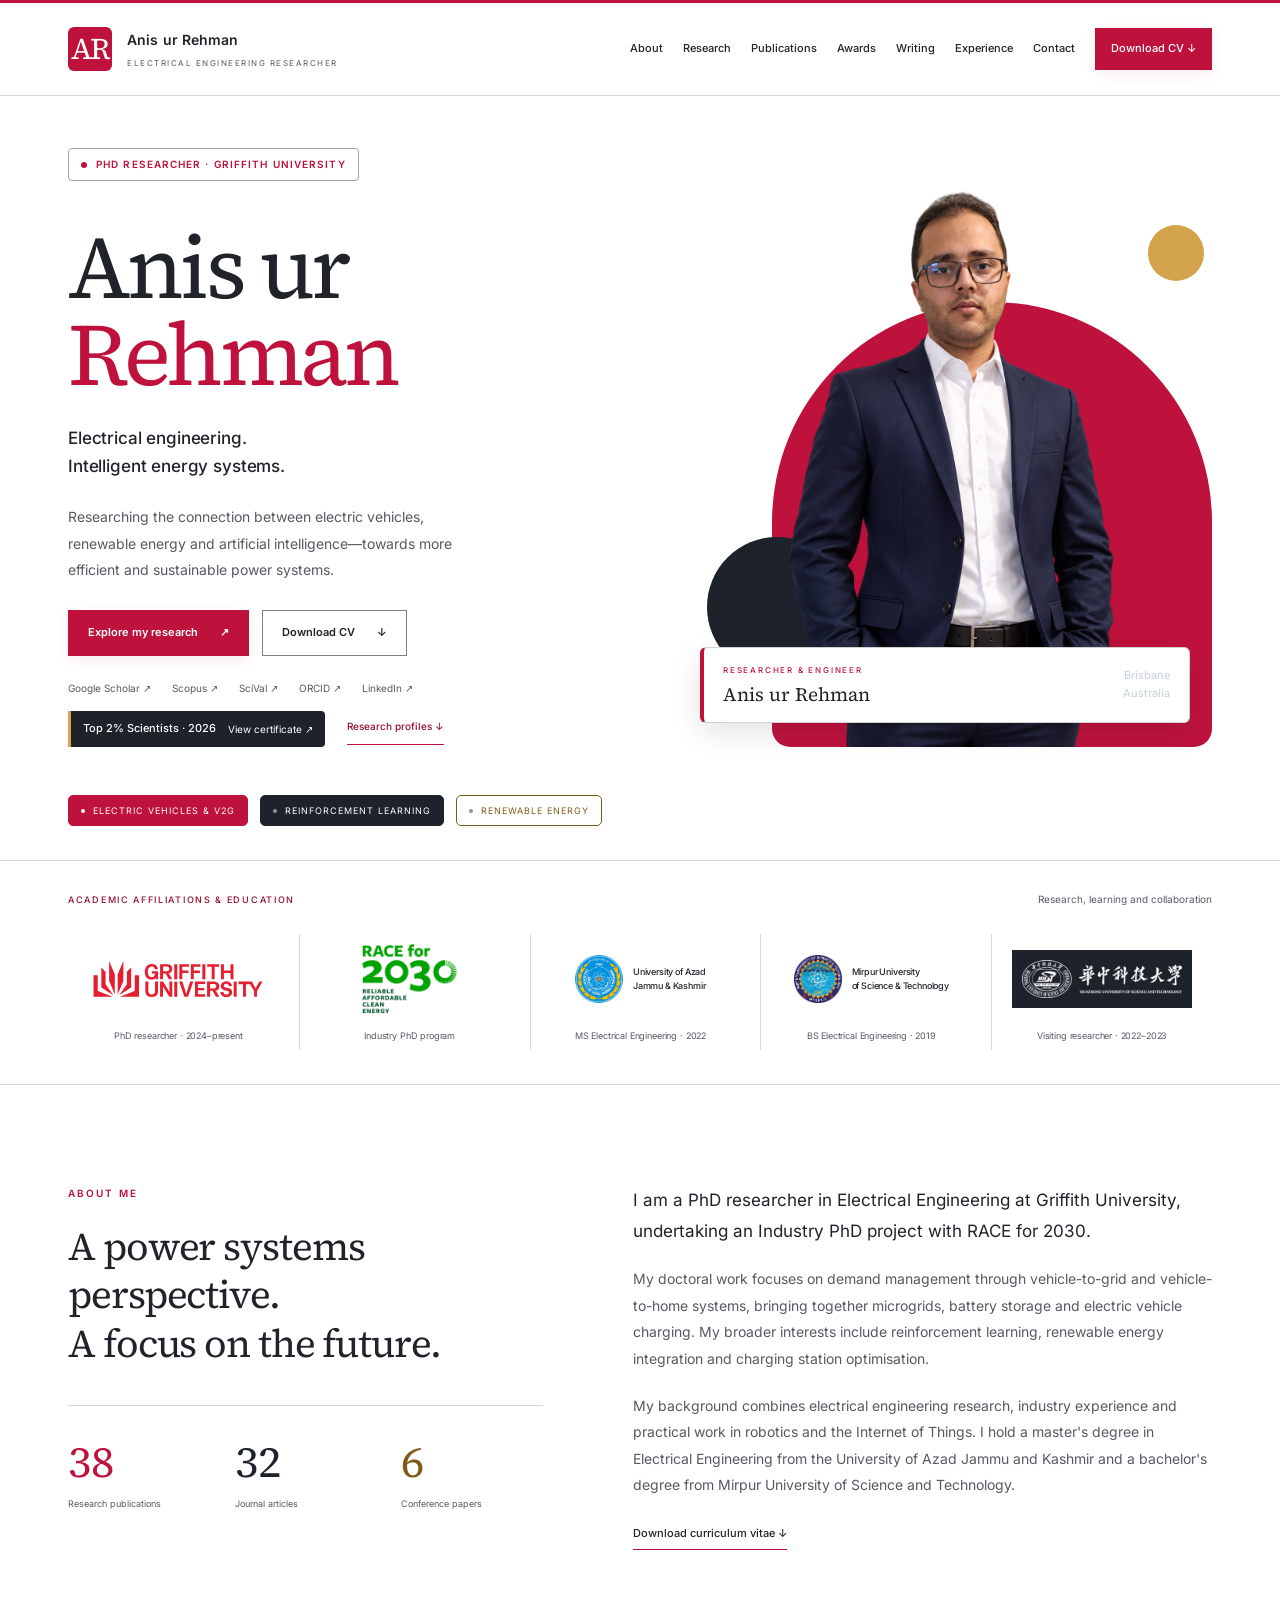
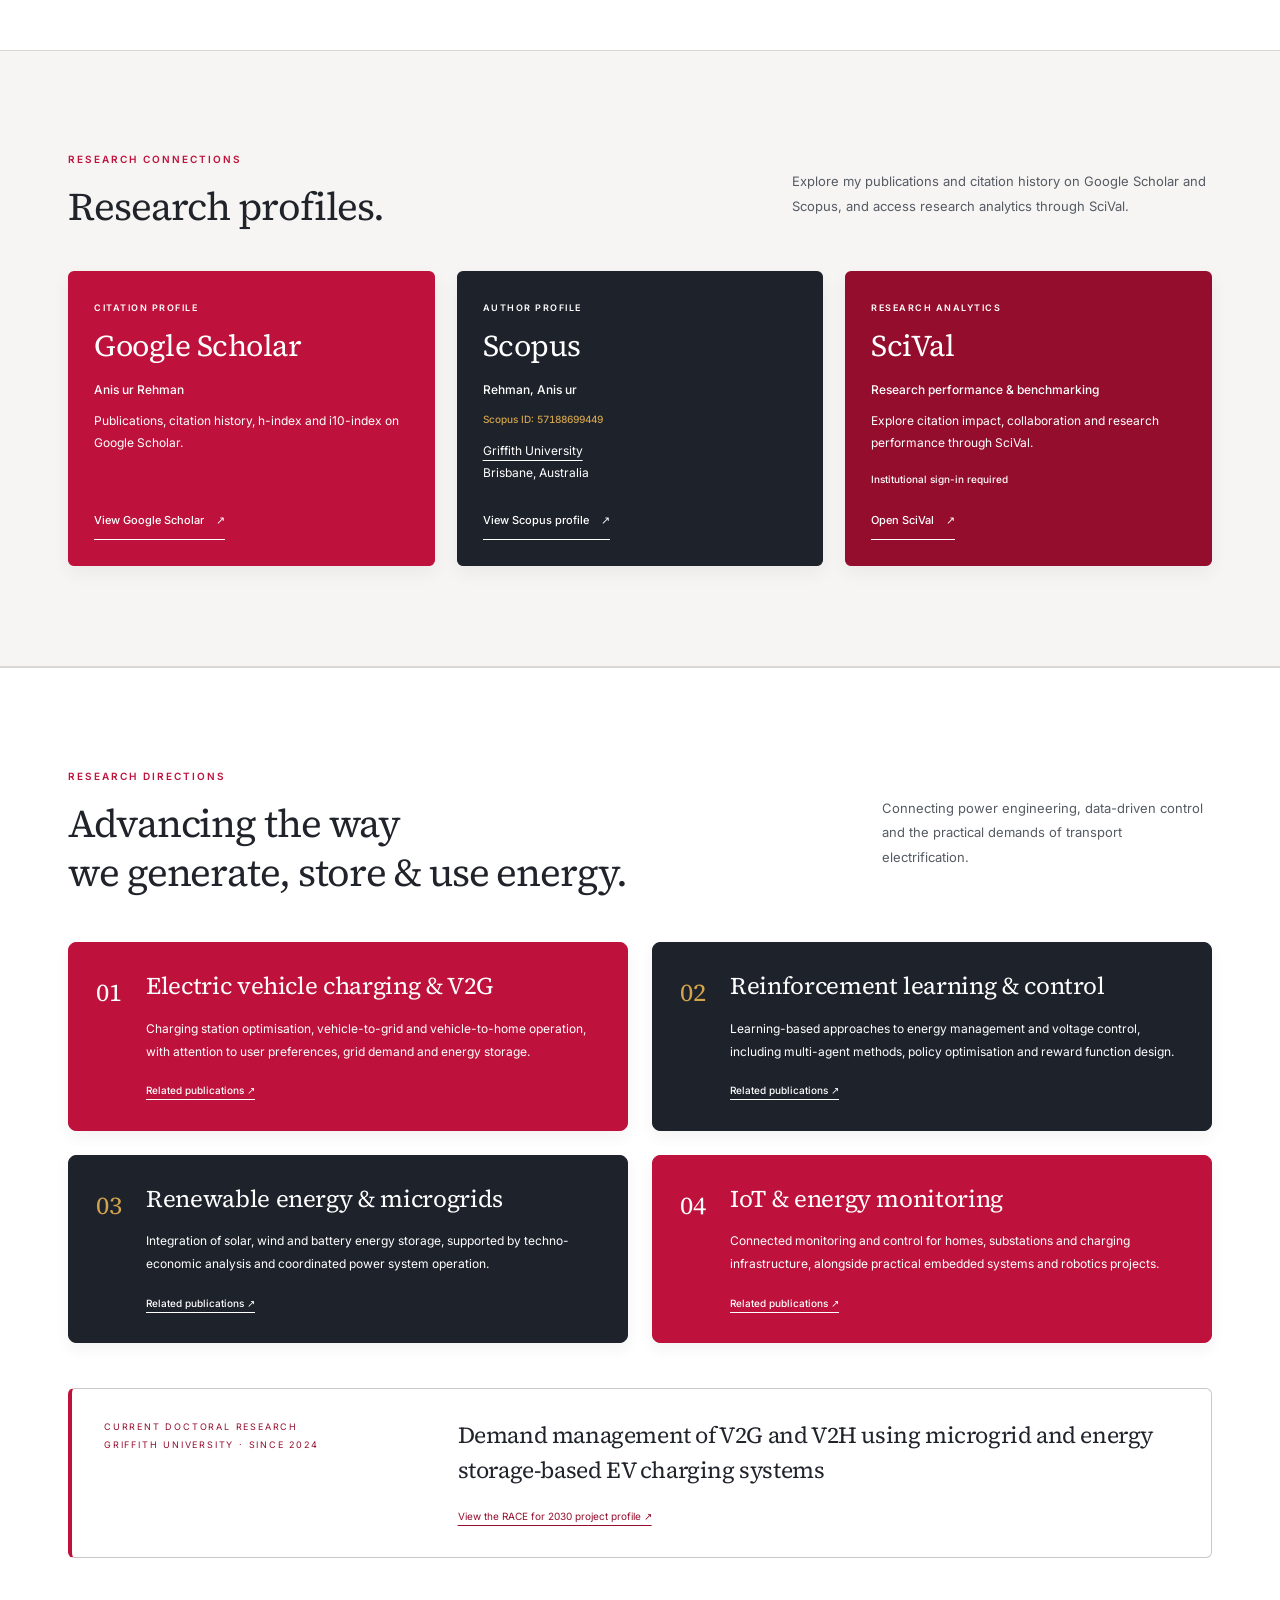
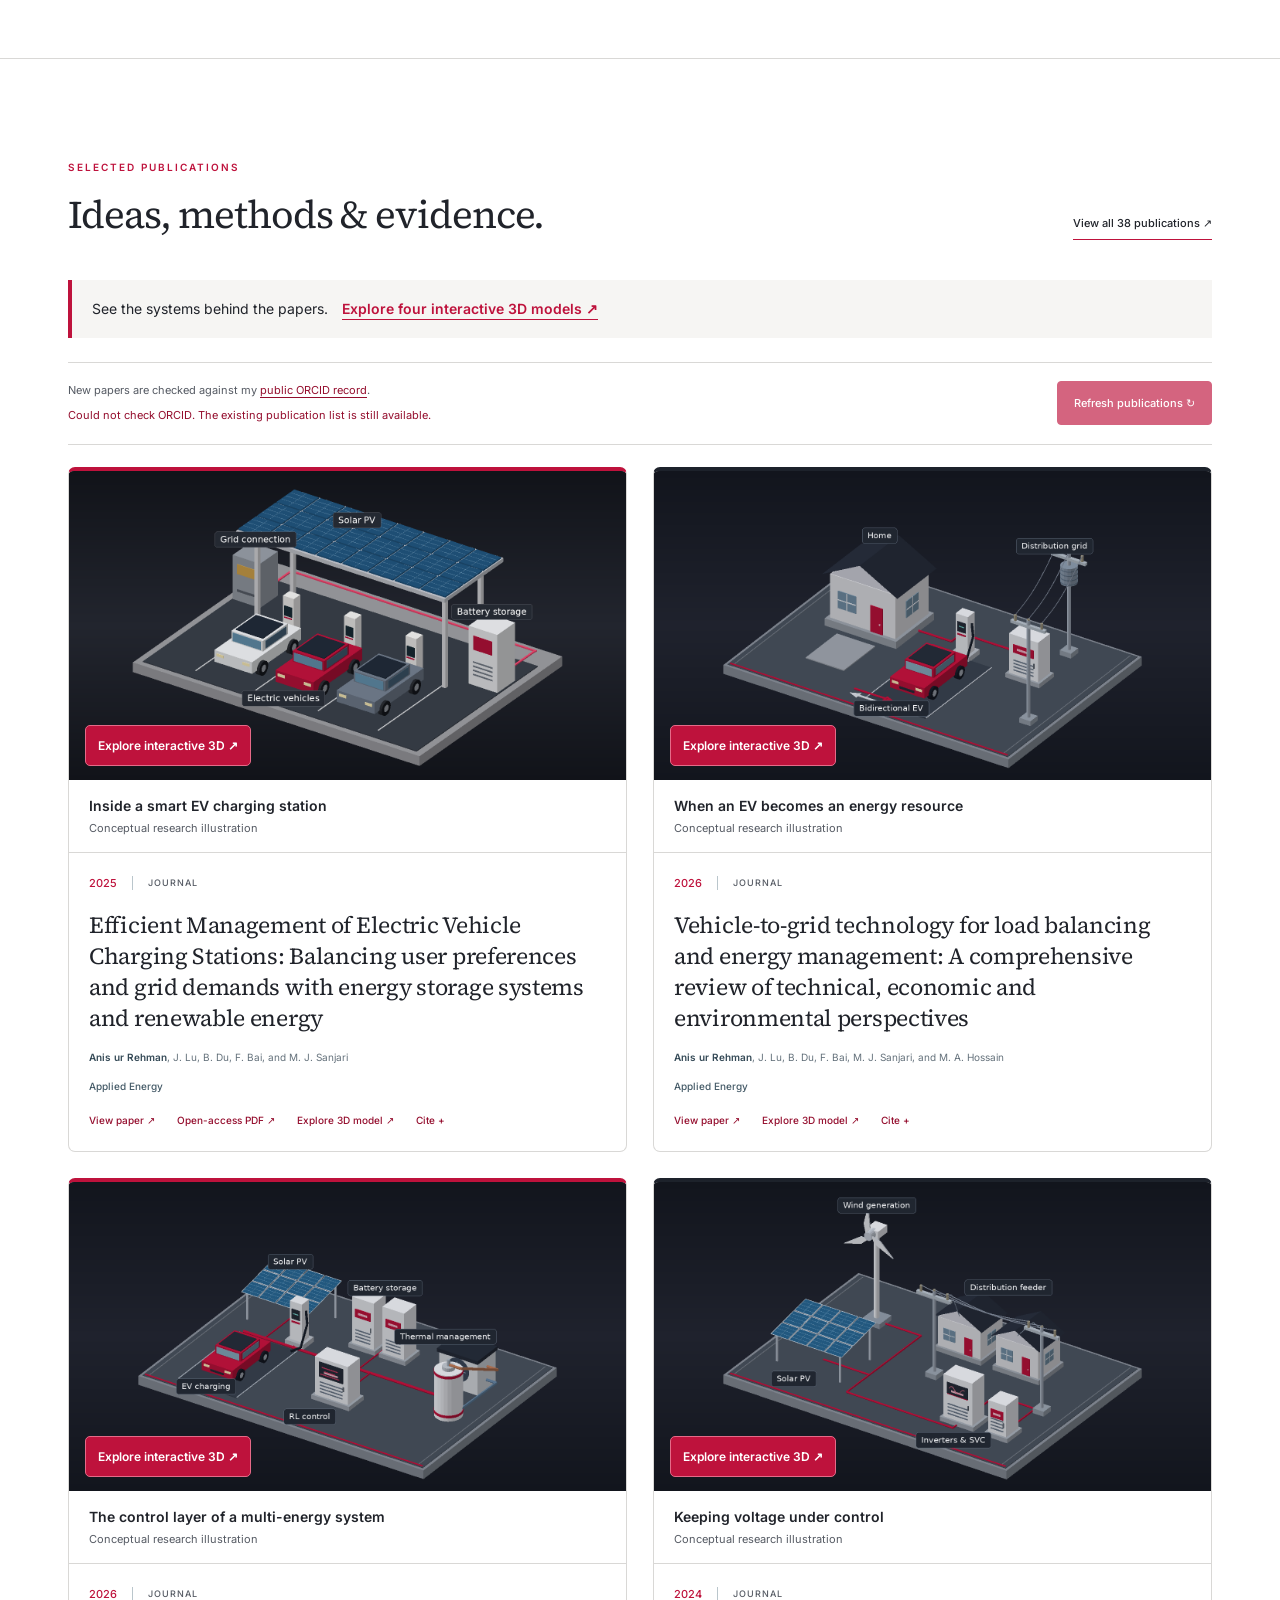
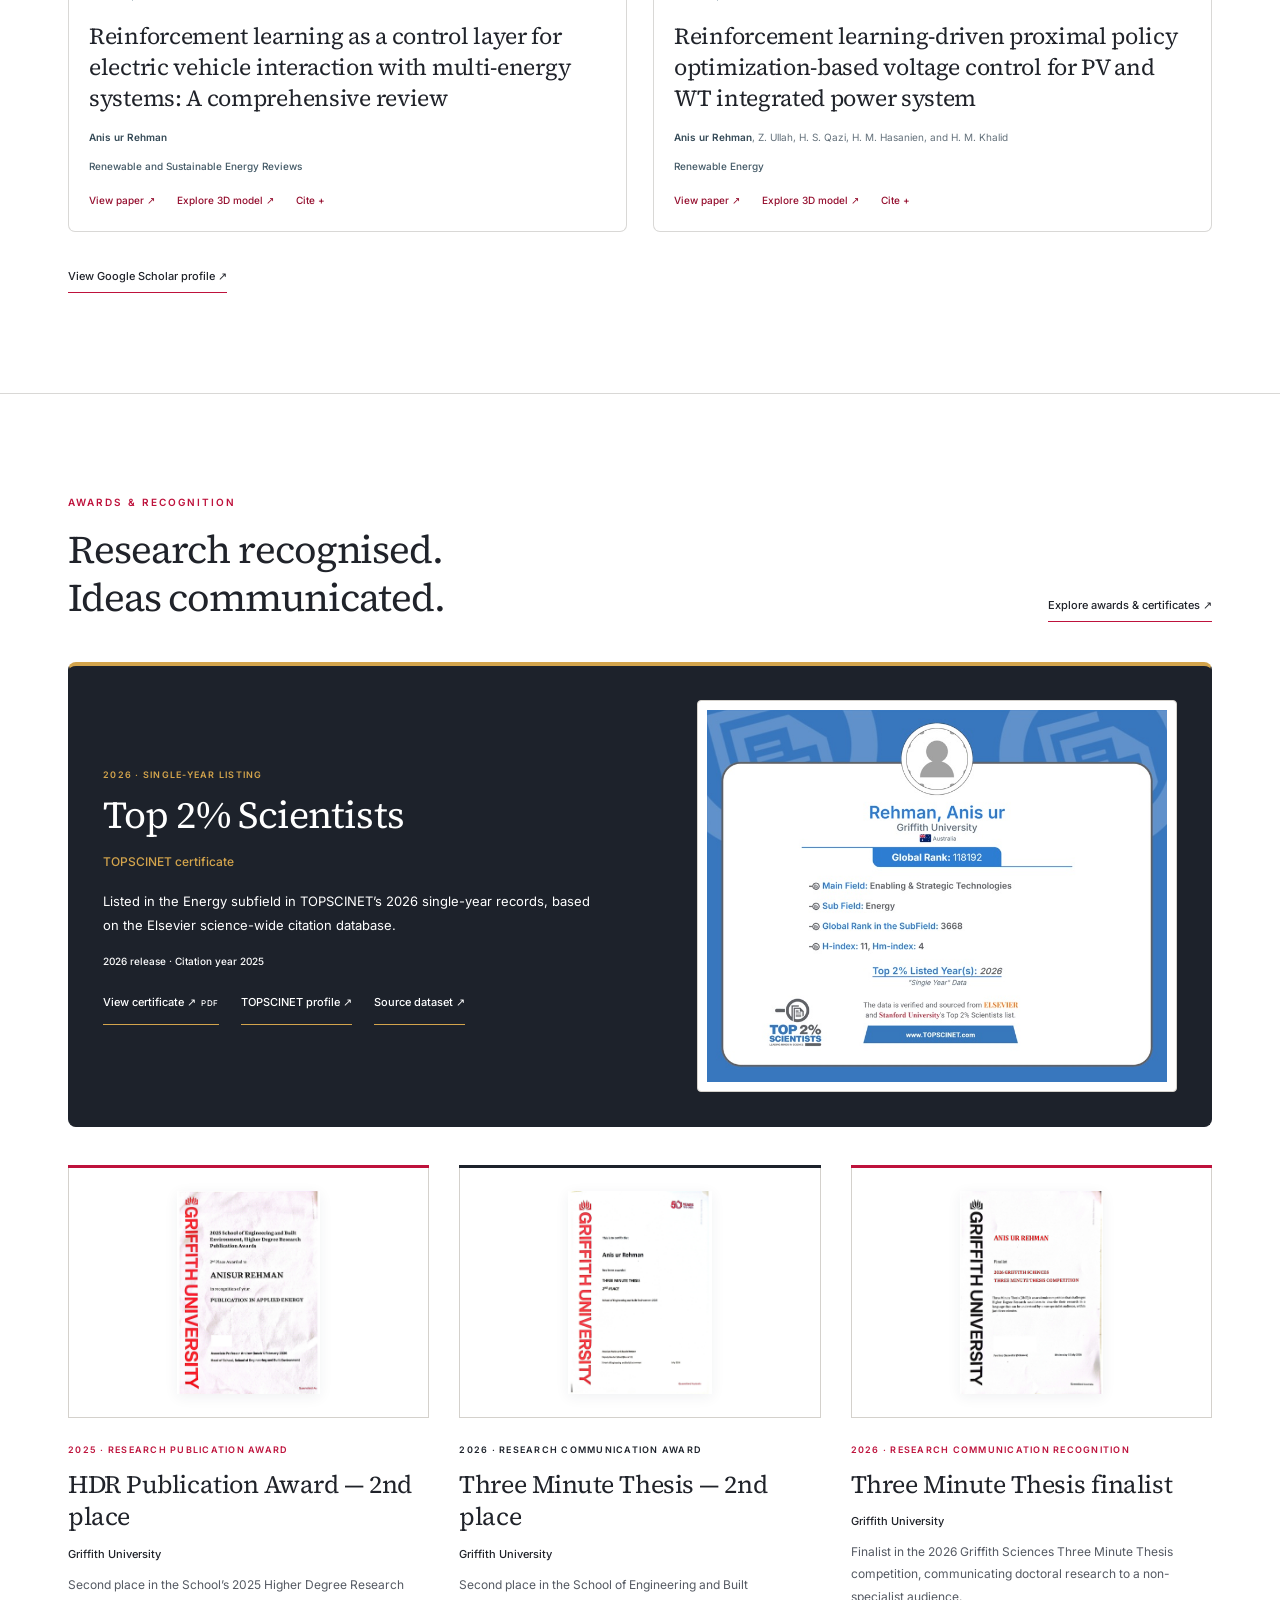
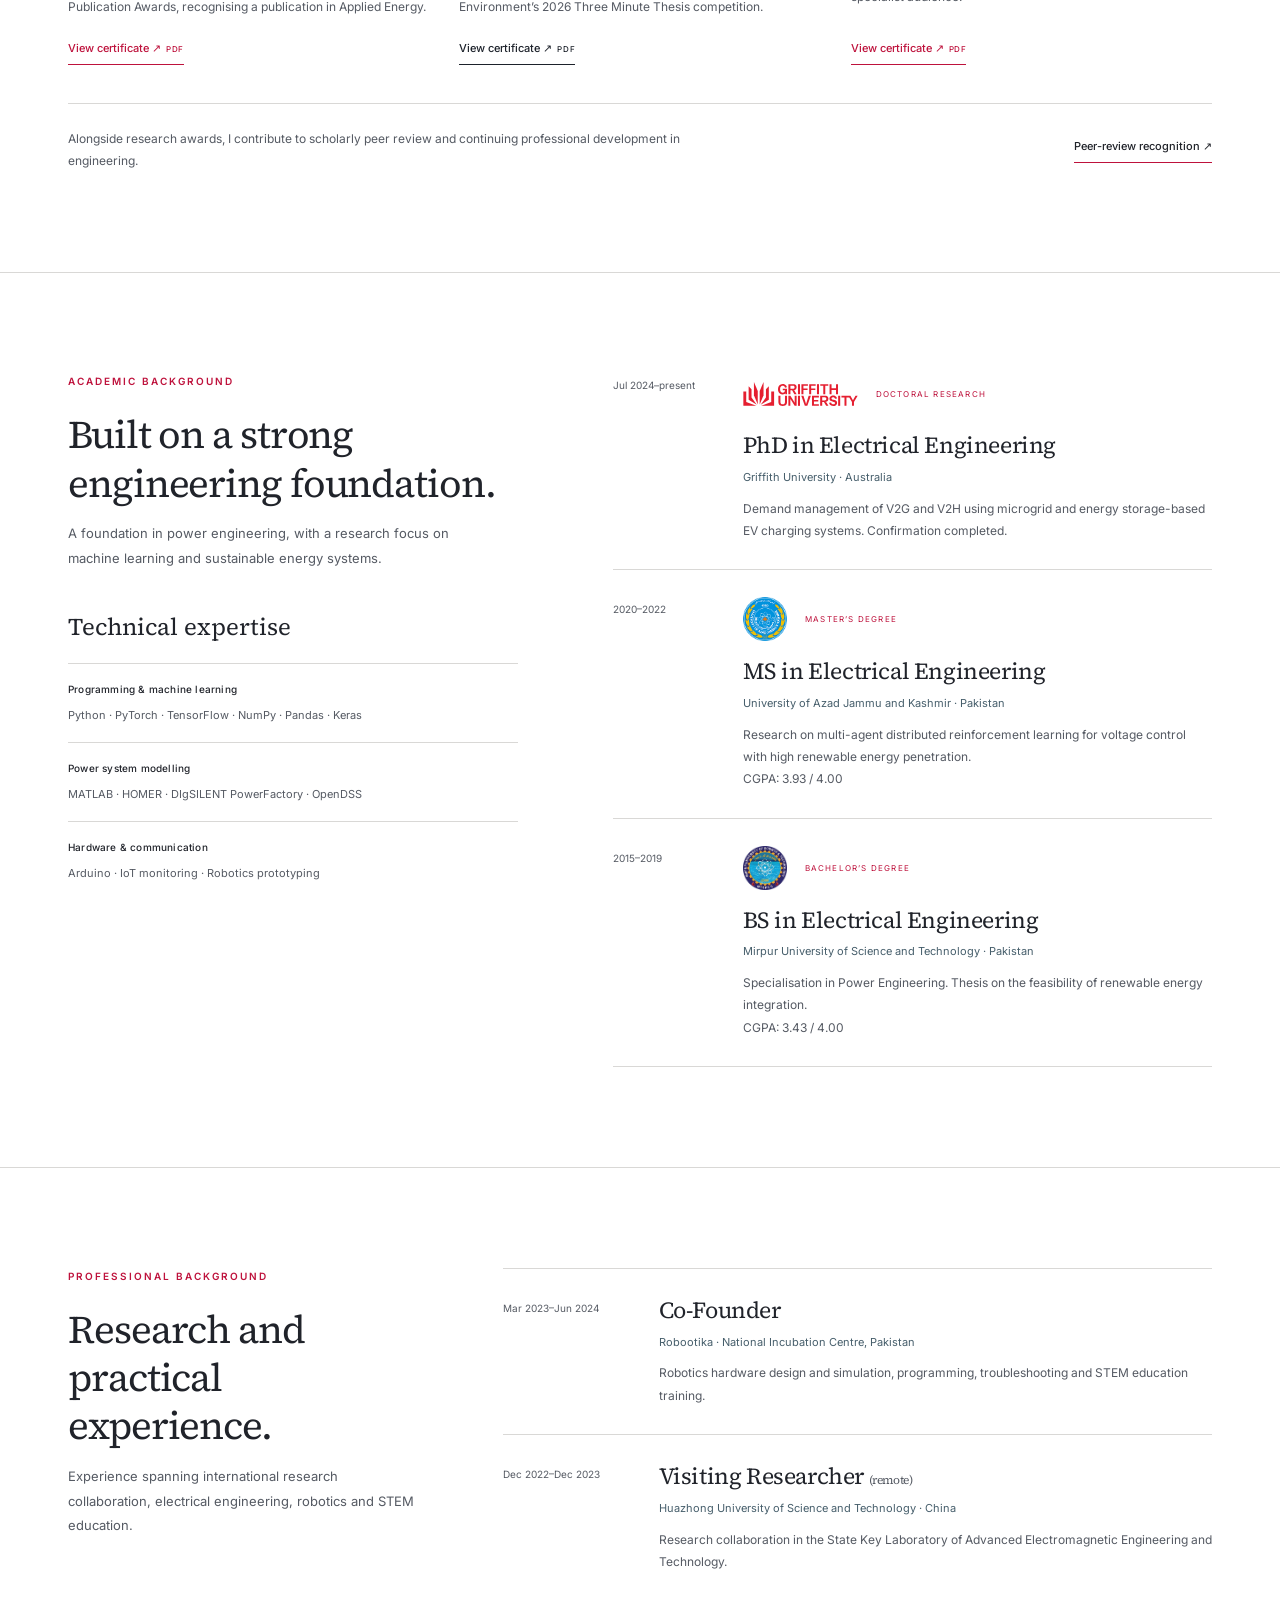
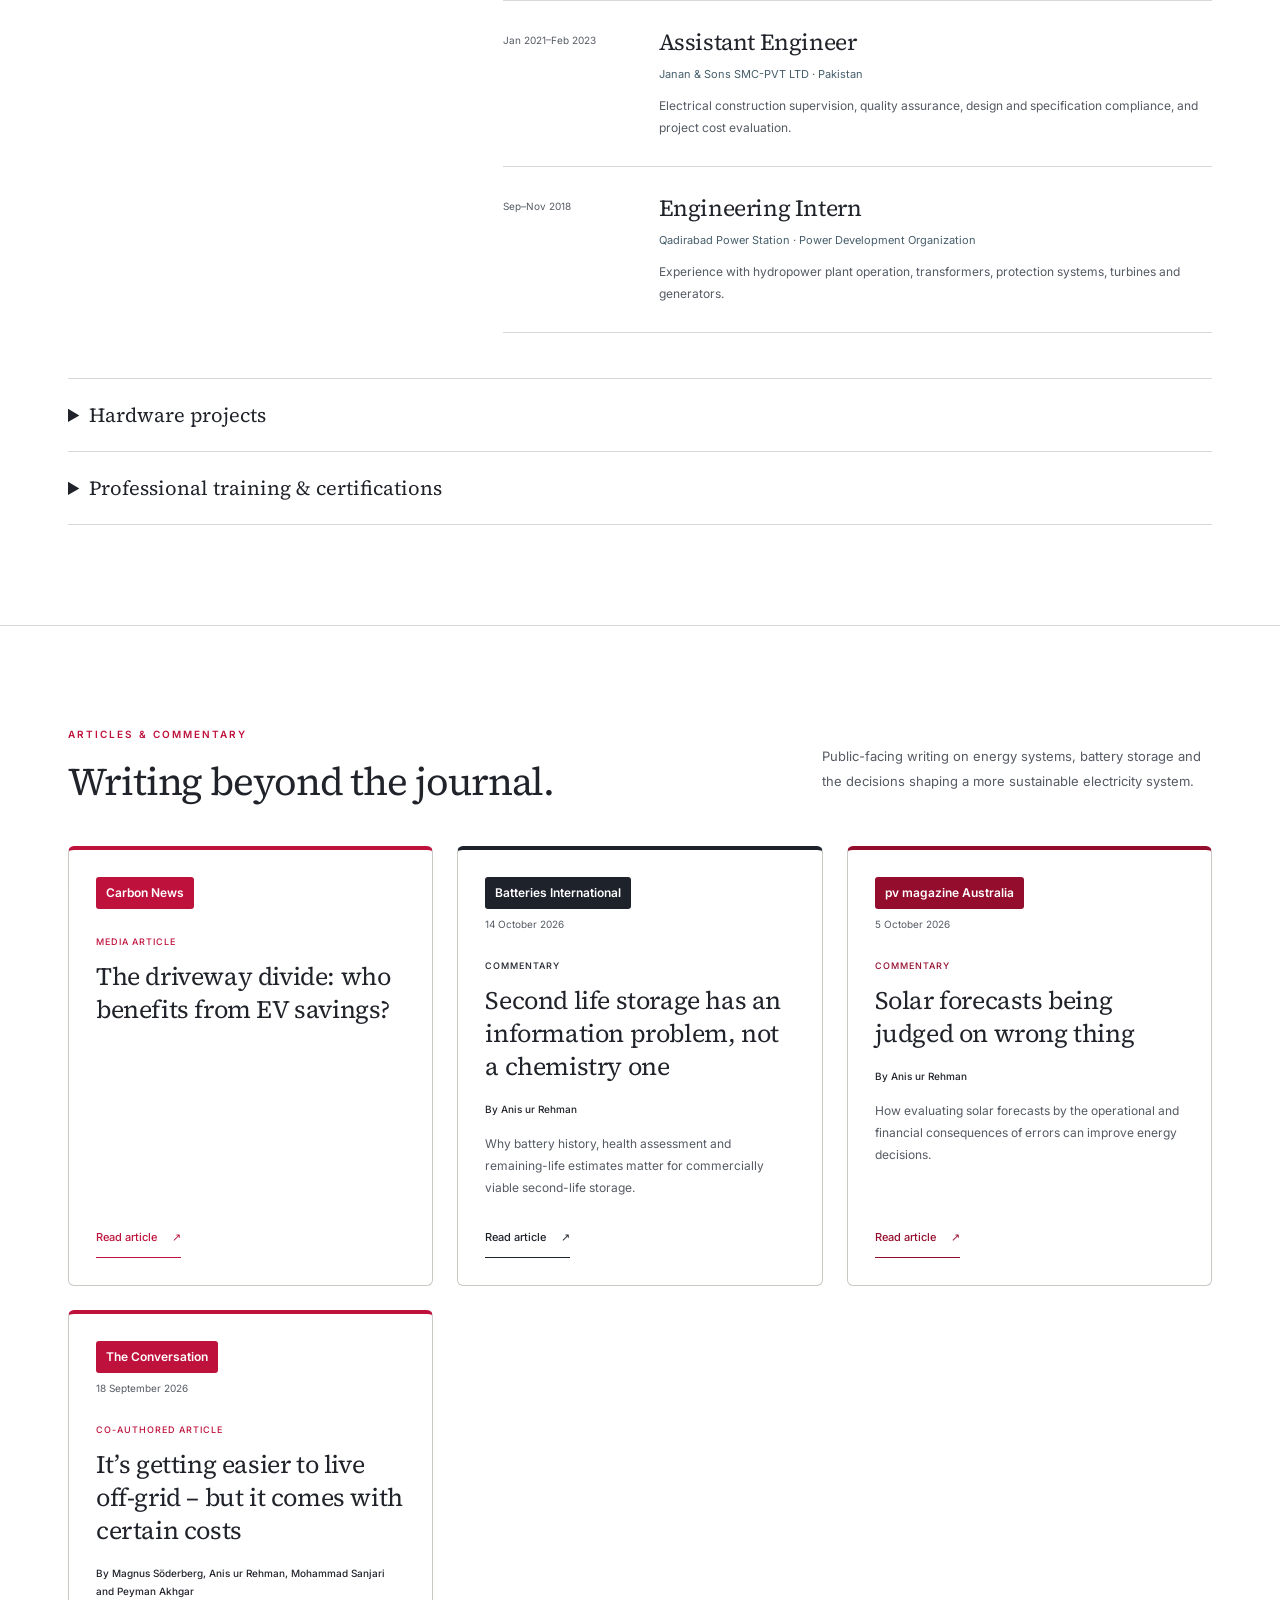
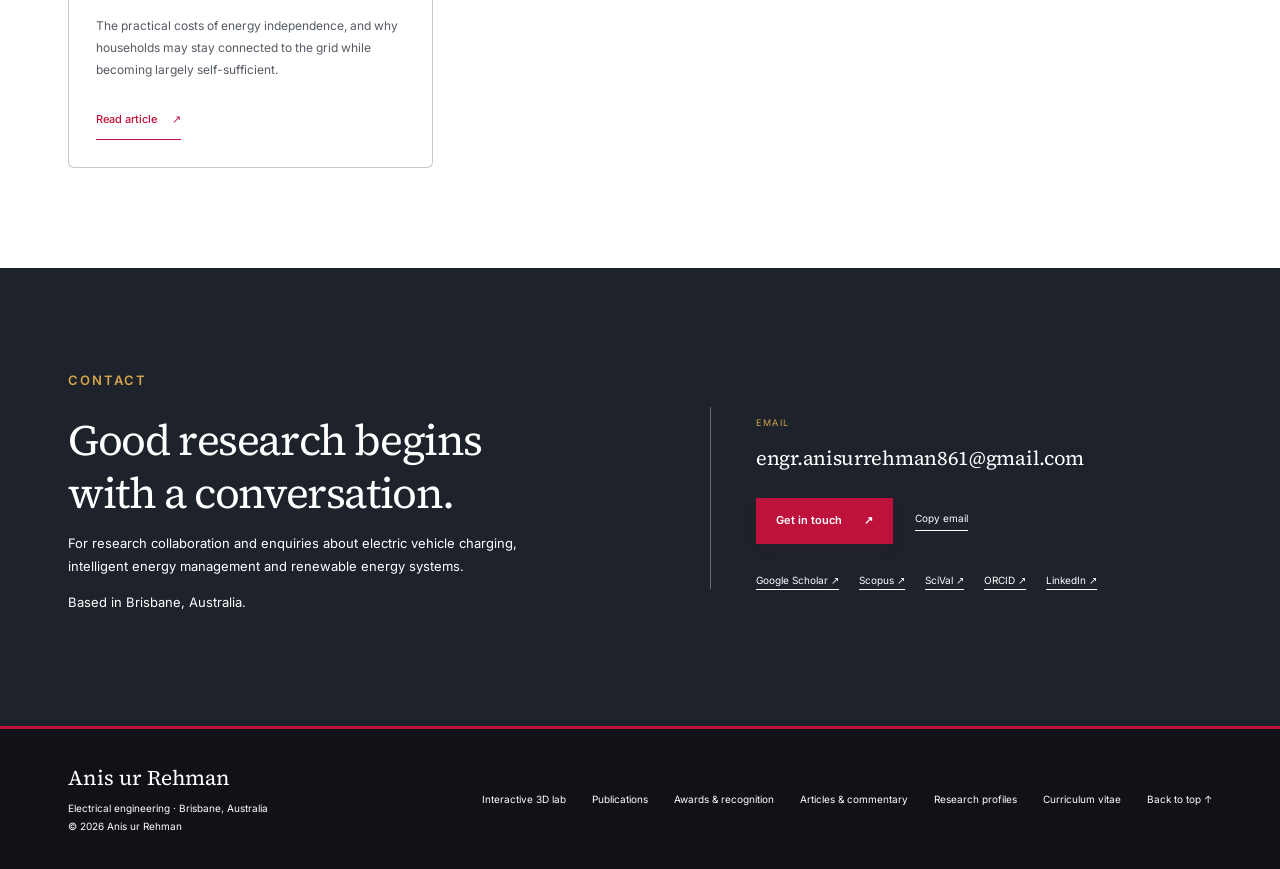
==== commit 328137d7: "Add Carbon News EV savings article to writing section" ====
--- a/index.html
+++ b/index.html
@@ -1,9 +1,9 @@
 <!doctype html><html lang="en"><head><meta charset="utf-8"><meta name="viewport" content="width=device-width, initial-scale=1">
 <title>Anis ur Rehman | Electrical Engineering Researcher</title><meta name="description" content="Anis ur Rehman is a PhD researcher at Griffith University working on electric vehicle charging, reinforcement learning, renewable energy and energy management."><meta name="theme-color" content="#ffffff">
-<link rel="canonical" href="https://anisurrehmangriffithuni.wavy-otter-9883.chatgpt.site/"><link rel="icon" type="image/svg+xml" href="assets/favicon.svg">
-<meta property="og:type" content="website"><meta property="og:title" content="Anis ur Rehman | Electrical Engineering Researcher"><meta property="og:description" content="Anis ur Rehman is a PhD researcher at Griffith University working on electric vehicle charging, reinforcement learning, renewable energy and energy management."><meta property="og:url" content="https://anisurrehmangriffithuni.wavy-otter-9883.chatgpt.site/"><meta property="og:image" content="https://anisurrehmangriffithuni.wavy-otter-9883.chatgpt.site/assets/anis-ur-rehman.png"><meta property="og:image:alt" content="Anis ur Rehman">
+<link rel="canonical" href="https://anis-rehman-skitch.github.io/"><link rel="icon" type="image/svg+xml" href="assets/favicon.svg">
+<meta property="og:type" content="website"><meta property="og:title" content="Anis ur Rehman | Electrical Engineering Researcher"><meta property="og:description" content="Anis ur Rehman is a PhD researcher at Griffith University working on electric vehicle charging, reinforcement learning, renewable energy and energy management."><meta property="og:url" content="https://anis-rehman-skitch.github.io/"><meta property="og:image" content="https://anis-rehman-skitch.github.io/assets/anis-ur-rehman.png"><meta property="og:image:alt" content="Anis ur Rehman">
 <meta name="twitter:card" content="summary"><link rel="preload" href="assets/fonts/source-serif-4-latin.woff2" as="font" type="font/woff2" crossorigin><link rel="stylesheet" href="assets/styles.css"><link rel="stylesheet" href="assets/refinement.css"><link rel="stylesheet" href="assets/white-theme.css"><link rel="stylesheet" href="assets/recognition.css"><link rel="stylesheet" href="assets/metrics.css"><link rel="stylesheet" href="assets/crimson-theme.css"><link rel="stylesheet" href="assets/publication-sync.css"><link rel="stylesheet" href="assets/research-models.css"><script defer src="assets/site.js"></script>
-<script type="application/ld+json">{"@context": "https://schema.org", "@type": "Person", "name": "Anis ur Rehman", "url": "https://anisurrehmangriffithuni.wavy-otter-9883.chatgpt.site", "image": "https://anisurrehmangriffithuni.wavy-otter-9883.chatgpt.site/assets/anis-ur-rehman.png", "jobTitle": "PhD researcher in Electrical Engineering", "affiliation": {"@type": "CollegeOrUniversity", "name": "Griffith University"}, "sameAs": ["https://scholar.google.com/citations?user=l1f8c9QAAAAJ&hl=en", "https://www.scopus.com/authid/detail.uri?authorId=57188699449", "https://orcid.org/0000-0002-1878-4523", "https://www.linkedin.com/in/engr-anis-ur-rehman-a8a135166", "https://www.racefor2030.com.au/team/anis-ur-rehman/"], "identifier": {"@type": "PropertyValue", "propertyID": "Scopus Author ID", "value": "57188699449"}, "knowsAbout": ["Electric vehicle charging", "Reinforcement learning", "Energy management", "Renewable energy", "Vehicle-to-grid technology"]}</script></head><body id="top"><a class="skip-link" href="#main">Skip to content</a><header class="site-header"><div class="wrap header-inner">
+<script type="application/ld+json">{"@context": "https://schema.org", "@type": "Person", "name": "Anis ur Rehman", "url": "https://anis-rehman-skitch.github.io", "image": "https://anis-rehman-skitch.github.io/assets/anis-ur-rehman.png", "jobTitle": "PhD researcher in Electrical Engineering", "affiliation": {"@type": "CollegeOrUniversity", "name": "Griffith University"}, "sameAs": ["https://scholar.google.com/citations?user=l1f8c9QAAAAJ&hl=en", "https://www.scopus.com/authid/detail.uri?authorId=57188699449", "https://orcid.org/0000-0002-1878-4523", "https://www.linkedin.com/in/engr-anis-ur-rehman-a8a135166", "https://www.racefor2030.com.au/team/anis-ur-rehman/"], "identifier": {"@type": "PropertyValue", "propertyID": "Scopus Author ID", "value": "57188699449"}, "knowsAbout": ["Electric vehicle charging", "Reinforcement learning", "Energy management", "Renewable energy", "Vehicle-to-grid technology"]}</script><meta name="google-site-verification" content="bscN2zl6gAd-JYHEb8dwqAE5BwKAYZmrfS4HzODSRDE" /></head><body id="top"><a class="skip-link" href="#main">Skip to content</a><header class="site-header"><div class="wrap header-inner">
 <a class="brand" href="index.html" aria-label="Anis ur Rehman home"><span class="monogram" aria-hidden="true">AR</span><span class="brand-name">Anis ur Rehman<span class="brand-sub">Electrical Engineering Researcher</span></span></a>
 <button class="menu-toggle" type="button" aria-expanded="false" aria-controls="main-nav">Menu</button>
 <nav class="main-nav" id="main-nav" aria-label="Main navigation"><a href="#about">About</a><a href="#research">Research</a><a href="publications.html" >Publications</a><a href="recognition.html" >Awards</a><a href="#writing">Writing</a><a href="#experience">Experience</a><a href="#contact">Contact</a><a class="nav-cv" href="assets/Anis-ur-Rehman-CV.pdf" download>Download CV ↓</a></nav>
@@ -52,5 +52,5 @@
 <article class="timeline-item"><div class="timeline-date">Dec 2022–Dec 2023</div><div><h3>Visiting Researcher <span class="timeline-text">(remote)</span></h3><p class="timeline-org">Huazhong University of Science and Technology · China</p><p class="timeline-text">Research collaboration in the State Key Laboratory of Advanced Electromagnetic Engineering and Technology.</p></div></article>
 <article class="timeline-item"><div class="timeline-date">Jan 2021–Feb 2023</div><div><h3>Assistant Engineer</h3><p class="timeline-org">Janan &amp; Sons SMC-PVT LTD · Pakistan</p><p class="timeline-text">Electrical construction supervision, quality assurance, design and specification compliance, and project cost evaluation.</p></div></article>
 <article class="timeline-item"><div class="timeline-date">Sep–Nov 2018</div><div><h3>Engineering Intern</h3><p class="timeline-org">Qadirabad Power Station · Power Development Organization</p><p class="timeline-text">Experience with hydropower plant operation, transformers, protection systems, turbines and generators.</p></div></article></div></div><div class="more-background"><details><summary>Hardware projects</summary><ul><li>Garden water monitoring and control through an Android application.</li><li>Remote substation current and voltage monitoring through a mobile application.</li><li>Line-following robotic car.</li><li>Obstacle-avoidance robot.</li><li>Mobile application-controlled robot.</li></ul></details><details><summary>Professional training &amp; certifications</summary><ul><li>HOMER Pro: sizing and economic analysis of hybrid power systems.</li><li>Solar photovoltaic system design using HelioScope.</li><li>Leadership skills and organisational development.</li><li>Open channel design for hydropower and irrigation.</li><li>IC manufacturing processes for electronic systems.</li><li>Industrial wastewater treatment and recycling technologies.</li><li>Introduction to IoT and robotics.</li></ul></details></div></div></section>
-<section class="section writing-section" id="writing" aria-labelledby="writing-title"><div class="wrap"><div class="section-head"><div><p class="eyebrow">Articles &amp; commentary</p><h2 id="writing-title">Writing beyond the journal.</h2></div><p class="section-lead">Public-facing writing on energy systems, battery storage and the decisions shaping a more sustainable electricity system.</p></div><div class="writing-grid"><article class="writing-card"><div class="writing-meta"><span class="writing-outlet">Batteries International</span><time datetime="2026-10-14">14 October 2026</time></div><p class="writing-kind">Commentary</p><h3><a href="https://www.batteriesinternational.com/news/second-life-storage-has-an-information-problem-not-a-chemistry-one/" target="_blank" rel="noopener noreferrer" class="">Second life storage has an information problem, not a chemistry one</a></h3><p class="writing-byline">By Anis ur Rehman</p><p class="writing-description">Why battery history, health assessment and remaining-life estimates matter for commercially viable second-life storage.</p><a href="https://www.batteriesinternational.com/news/second-life-storage-has-an-information-problem-not-a-chemistry-one/" target="_blank" rel="noopener noreferrer" class="writing-link">Read article <span aria-hidden="true">↗</span></a></article><article class="writing-card"><div class="writing-meta"><span class="writing-outlet">pv magazine Australia</span><time datetime="2026-10-05">5 October 2026</time></div><p class="writing-kind">Commentary</p><h3><a href="https://www.pv-magazine-australia.com/2026/10/05/solar-forecasts-being-judged-on-wrong-thing/" target="_blank" rel="noopener noreferrer" class="">Solar forecasts being judged on wrong thing</a></h3><p class="writing-byline">By Anis ur Rehman</p><p class="writing-description">How evaluating solar forecasts by the operational and financial consequences of errors can improve energy decisions.</p><a href="https://www.pv-magazine-australia.com/2026/10/05/solar-forecasts-being-judged-on-wrong-thing/" target="_blank" rel="noopener noreferrer" class="writing-link">Read article <span aria-hidden="true">↗</span></a></article><article class="writing-card"><div class="writing-meta"><span class="writing-outlet">The Conversation</span><time datetime="2026-09-18">18 September 2026</time></div><p class="writing-kind">Co-authored article</p><h3><a href="https://theconversation.com/its-getting-easier-to-live-off-grid-but-it-comes-with-certain-costs-288494" target="_blank" rel="noopener noreferrer" class="">It’s getting easier to live off-grid – but it comes with certain costs</a></h3><p class="writing-byline">By Magnus Söderberg, Anis ur Rehman, Mohammad Sanjari and Peyman Akhgar</p><p class="writing-description">The practical costs of energy independence, and why households may stay connected to the grid while becoming largely self-sufficient.</p><a href="https://theconversation.com/its-getting-easier-to-live-off-grid-but-it-comes-with-certain-costs-288494" target="_blank" rel="noopener noreferrer" class="writing-link">Read article <span aria-hidden="true">↗</span></a></article></div></div></section><section class="section contact-section" id="contact"><div class="wrap contact-grid"><div><p class="eyebrow">Contact</p><h2>Good research begins<br> with a conversation.</h2><p>For research collaboration and enquiries about electric vehicle charging, intelligent energy management and renewable energy systems.</p><p>Based in Brisbane, Australia.</p></div><div class="contact-info"><p class="contact-label">Email</p><a class="email-link" href="mailto:engr.anisurrehman861@gmail.com">engr.anisurrehman861@gmail.com</a><div class="contact-controls"><a class="button" href="mailto:engr.anisurrehman861@gmail.com">Get in touch <span aria-hidden="true">↗</span></a><button class="copy-email" type="button">Copy email</button></div><div class="contact-profiles"><a href="https://scholar.google.com/citations?user=l1f8c9QAAAAJ&amp;hl=en" target="_blank" rel="noopener noreferrer" class="">Google Scholar ↗</a><a href="https://www.scopus.com/authid/detail.uri?authorId=57188699449" target="_blank" rel="noopener noreferrer" class="">Scopus ↗</a><a href="https://www.scival.com/overview/summary?dgcid=ScopusHeader" target="_blank" rel="noopener noreferrer" class="">SciVal ↗</a><a href="https://orcid.org/0000-0002-1878-4523" target="_blank" rel="noopener noreferrer" class="">ORCID ↗</a><a href="https://www.linkedin.com/in/engr-anis-ur-rehman-a8a135166" target="_blank" rel="noopener noreferrer" class="">LinkedIn ↗</a></div></div></div></section>
+<section class="section writing-section" id="writing" aria-labelledby="writing-title"><div class="wrap"><div class="section-head"><div><p class="eyebrow">Articles &amp; commentary</p><h2 id="writing-title">Writing beyond the journal.</h2></div><p class="section-lead">Public-facing writing on energy systems, battery storage and the decisions shaping a more sustainable electricity system.</p></div><div class="writing-grid"><article class="writing-card"><div class="writing-meta"><span class="writing-outlet">Carbon News</span></div><p class="writing-kind">Media article</p><h3><a href="https://www.carbonnews.co.nz/news/38948/the-driveway-divide-who-benefits-from-ev-savings" target="_blank" rel="noopener noreferrer">The driveway divide: who benefits from EV savings?</a></h3><a href="https://www.carbonnews.co.nz/news/38948/the-driveway-divide-who-benefits-from-ev-savings" target="_blank" rel="noopener noreferrer" class="writing-link">Read article <span aria-hidden="true">↗</span></a></article><article class="writing-card"><div class="writing-meta"><span class="writing-outlet">Batteries International</span><time datetime="2026-10-14">14 October 2026</time></div><p class="writing-kind">Commentary</p><h3><a href="https://www.batteriesinternational.com/news/second-life-storage-has-an-information-problem-not-a-chemistry-one/" target="_blank" rel="noopener noreferrer" class="">Second life storage has an information problem, not a chemistry one</a></h3><p class="writing-byline">By Anis ur Rehman</p><p class="writing-description">Why battery history, health assessment and remaining-life estimates matter for commercially viable second-life storage.</p><a href="https://www.batteriesinternational.com/news/second-life-storage-has-an-information-problem-not-a-chemistry-one/" target="_blank" rel="noopener noreferrer" class="writing-link">Read article <span aria-hidden="true">↗</span></a></article><article class="writing-card"><div class="writing-meta"><span class="writing-outlet">pv magazine Australia</span><time datetime="2026-10-05">5 October 2026</time></div><p class="writing-kind">Commentary</p><h3><a href="https://www.pv-magazine-australia.com/2026/10/05/solar-forecasts-being-judged-on-wrong-thing/" target="_blank" rel="noopener noreferrer" class="">Solar forecasts being judged on wrong thing</a></h3><p class="writing-byline">By Anis ur Rehman</p><p class="writing-description">How evaluating solar forecasts by the operational and financial consequences of errors can improve energy decisions.</p><a href="https://www.pv-magazine-australia.com/2026/10/05/solar-forecasts-being-judged-on-wrong-thing/" target="_blank" rel="noopener noreferrer" class="writing-link">Read article <span aria-hidden="true">↗</span></a></article><article class="writing-card"><div class="writing-meta"><span class="writing-outlet">The Conversation</span><time datetime="2026-09-18">18 September 2026</time></div><p class="writing-kind">Co-authored article</p><h3><a href="https://theconversation.com/its-getting-easier-to-live-off-grid-but-it-comes-with-certain-costs-288494" target="_blank" rel="noopener noreferrer" class="">It’s getting easier to live off-grid – but it comes with certain costs</a></h3><p class="writing-byline">By Magnus Söderberg, Anis ur Rehman, Mohammad Sanjari and Peyman Akhgar</p><p class="writing-description">The practical costs of energy independence, and why households may stay connected to the grid while becoming largely self-sufficient.</p><a href="https://theconversation.com/its-getting-easier-to-live-off-grid-but-it-comes-with-certain-costs-288494" target="_blank" rel="noopener noreferrer" class="writing-link">Read article <span aria-hidden="true">↗</span></a></article></div></div></section><section class="section contact-section" id="contact"><div class="wrap contact-grid"><div><p class="eyebrow">Contact</p><h2>Good research begins<br> with a conversation.</h2><p>For research collaboration and enquiries about electric vehicle charging, intelligent energy management and renewable energy systems.</p><p>Based in Brisbane, Australia.</p></div><div class="contact-info"><p class="contact-label">Email</p><a class="email-link" href="mailto:engr.anisurrehman861@gmail.com">engr.anisurrehman861@gmail.com</a><div class="contact-controls"><a class="button" href="mailto:engr.anisurrehman861@gmail.com">Get in touch <span aria-hidden="true">↗</span></a><button class="copy-email" type="button">Copy email</button></div><div class="contact-profiles"><a href="https://scholar.google.com/citations?user=l1f8c9QAAAAJ&amp;hl=en" target="_blank" rel="noopener noreferrer" class="">Google Scholar ↗</a><a href="https://www.scopus.com/authid/detail.uri?authorId=57188699449" target="_blank" rel="noopener noreferrer" class="">Scopus ↗</a><a href="https://www.scival.com/overview/summary?dgcid=ScopusHeader" target="_blank" rel="noopener noreferrer" class="">SciVal ↗</a><a href="https://orcid.org/0000-0002-1878-4523" target="_blank" rel="noopener noreferrer" class="">ORCID ↗</a><a href="https://www.linkedin.com/in/engr-anis-ur-rehman-a8a135166" target="_blank" rel="noopener noreferrer" class="">LinkedIn ↗</a></div></div></div></section>
 </main><script type="module" src="assets/publication-sync.mjs"></script><footer class="site-footer"><div class="wrap footer-inner"><div><strong>Anis ur Rehman</strong>Electrical engineering · Brisbane, Australia<br> © 2026 Anis ur Rehman</div><div class="footer-links"><a href="research-lab.html">Interactive 3D lab</a><a href="publications.html">Publications</a><a href="recognition.html">Awards &amp; recognition</a><a href="index.html#writing">Articles &amp; commentary</a><a href="index.html#research-profiles">Research profiles</a><a href="assets/Anis-ur-Rehman-CV.pdf" download>Curriculum vitae</a><a href="#top">Back to top ↑</a></div></div></footer><div class="toast" role="status" aria-live="polite" hidden></div></body></html>
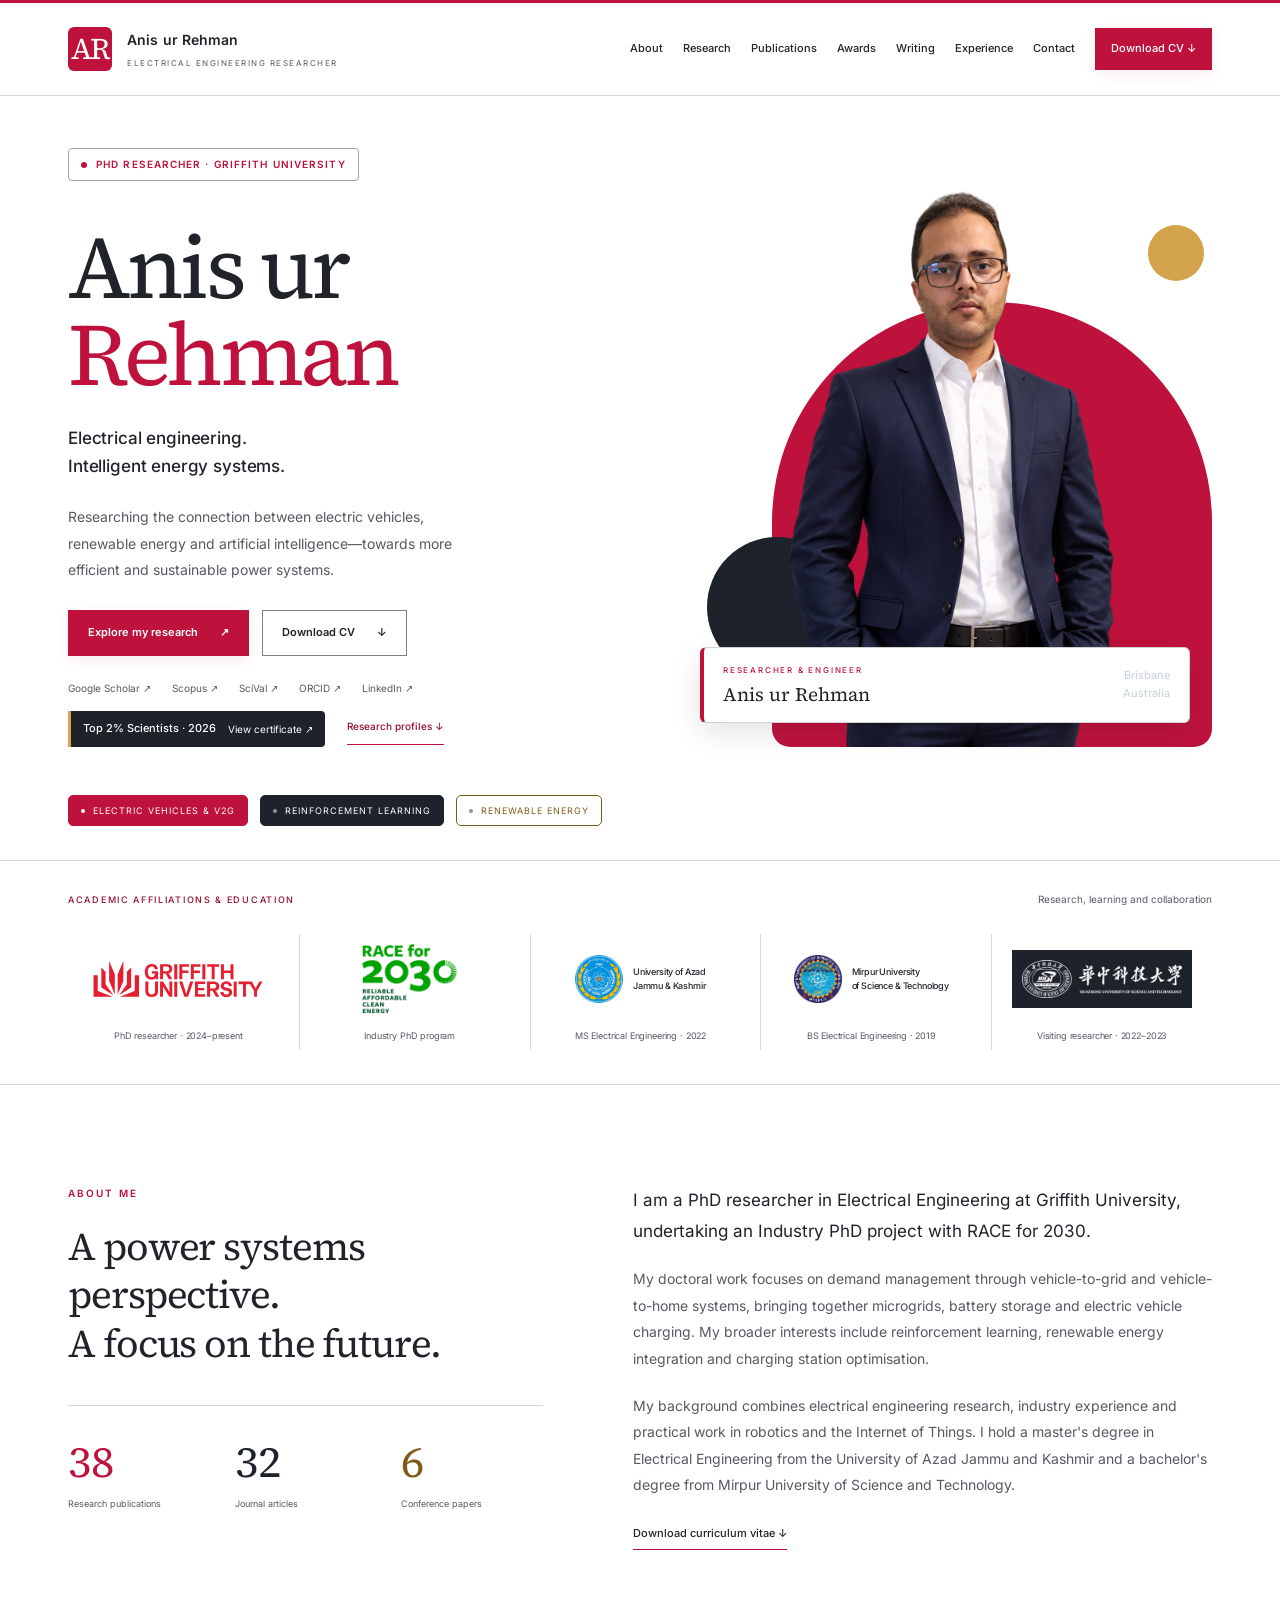
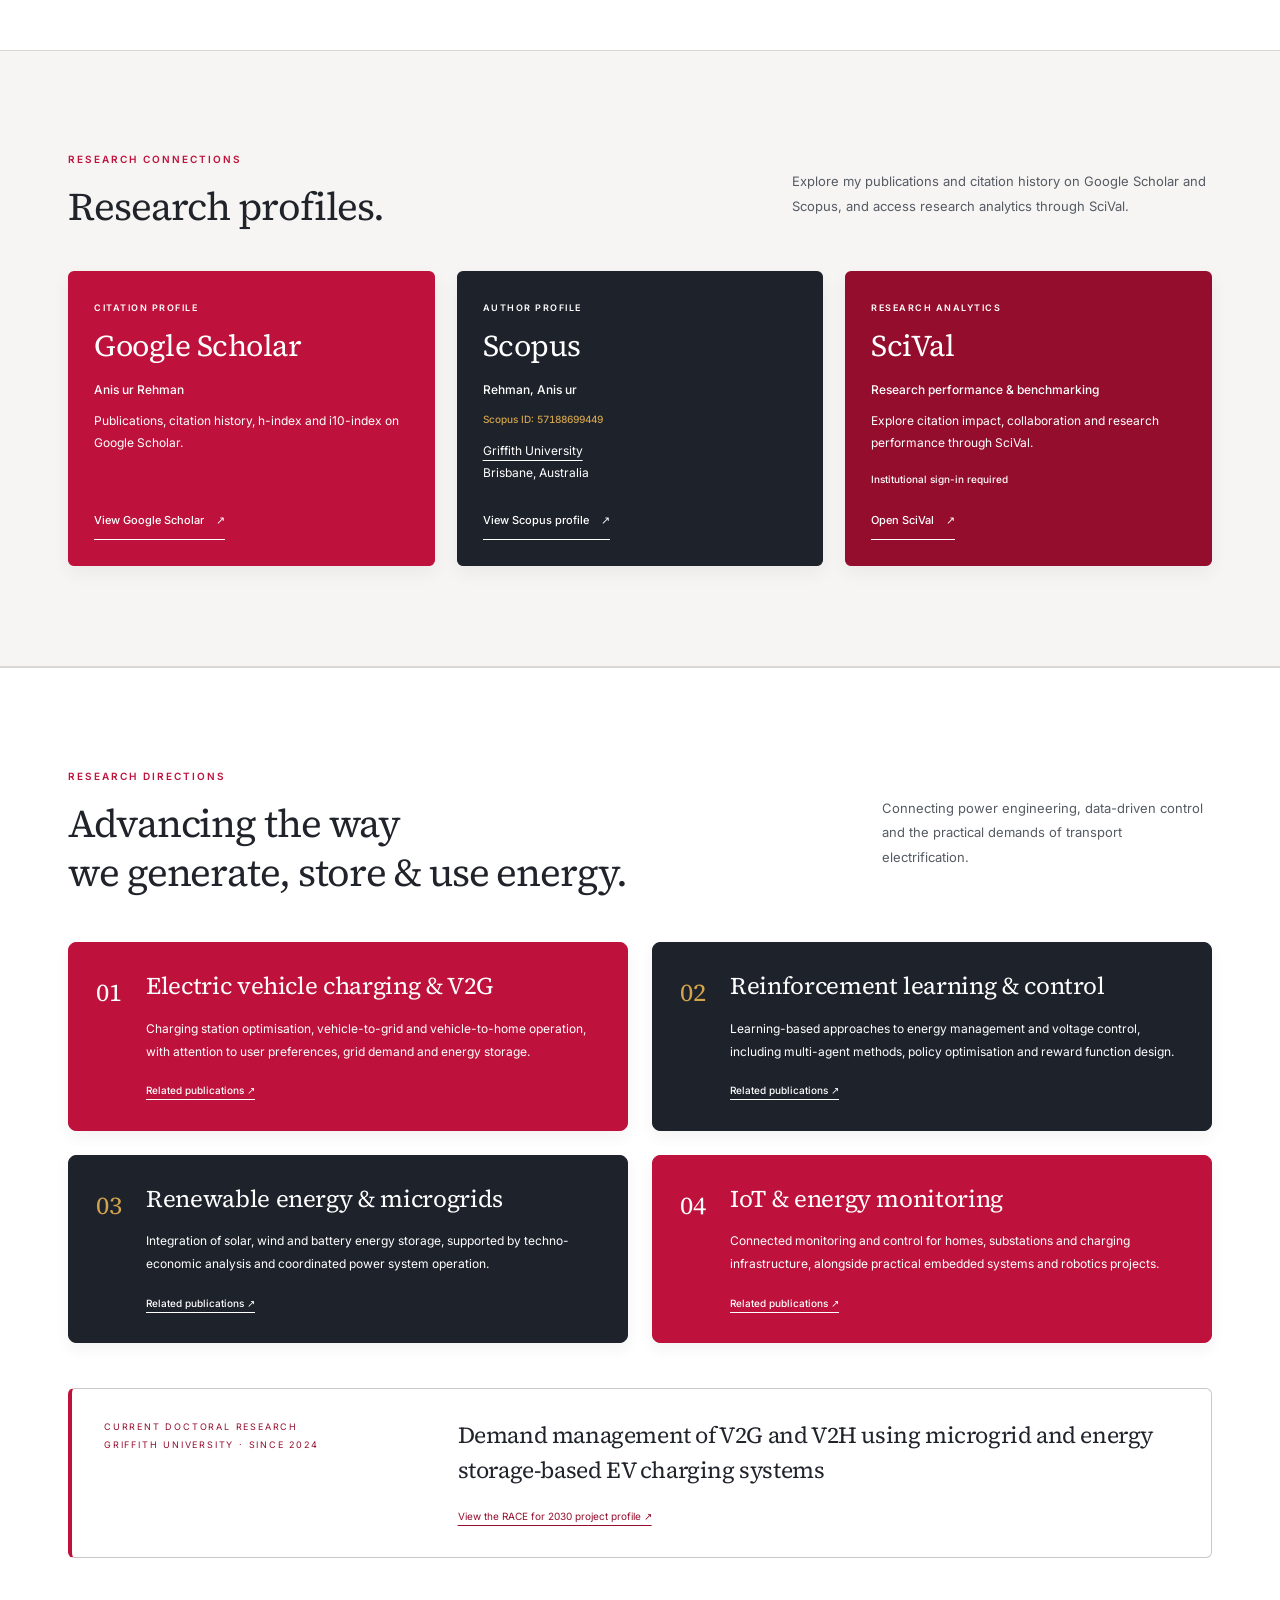
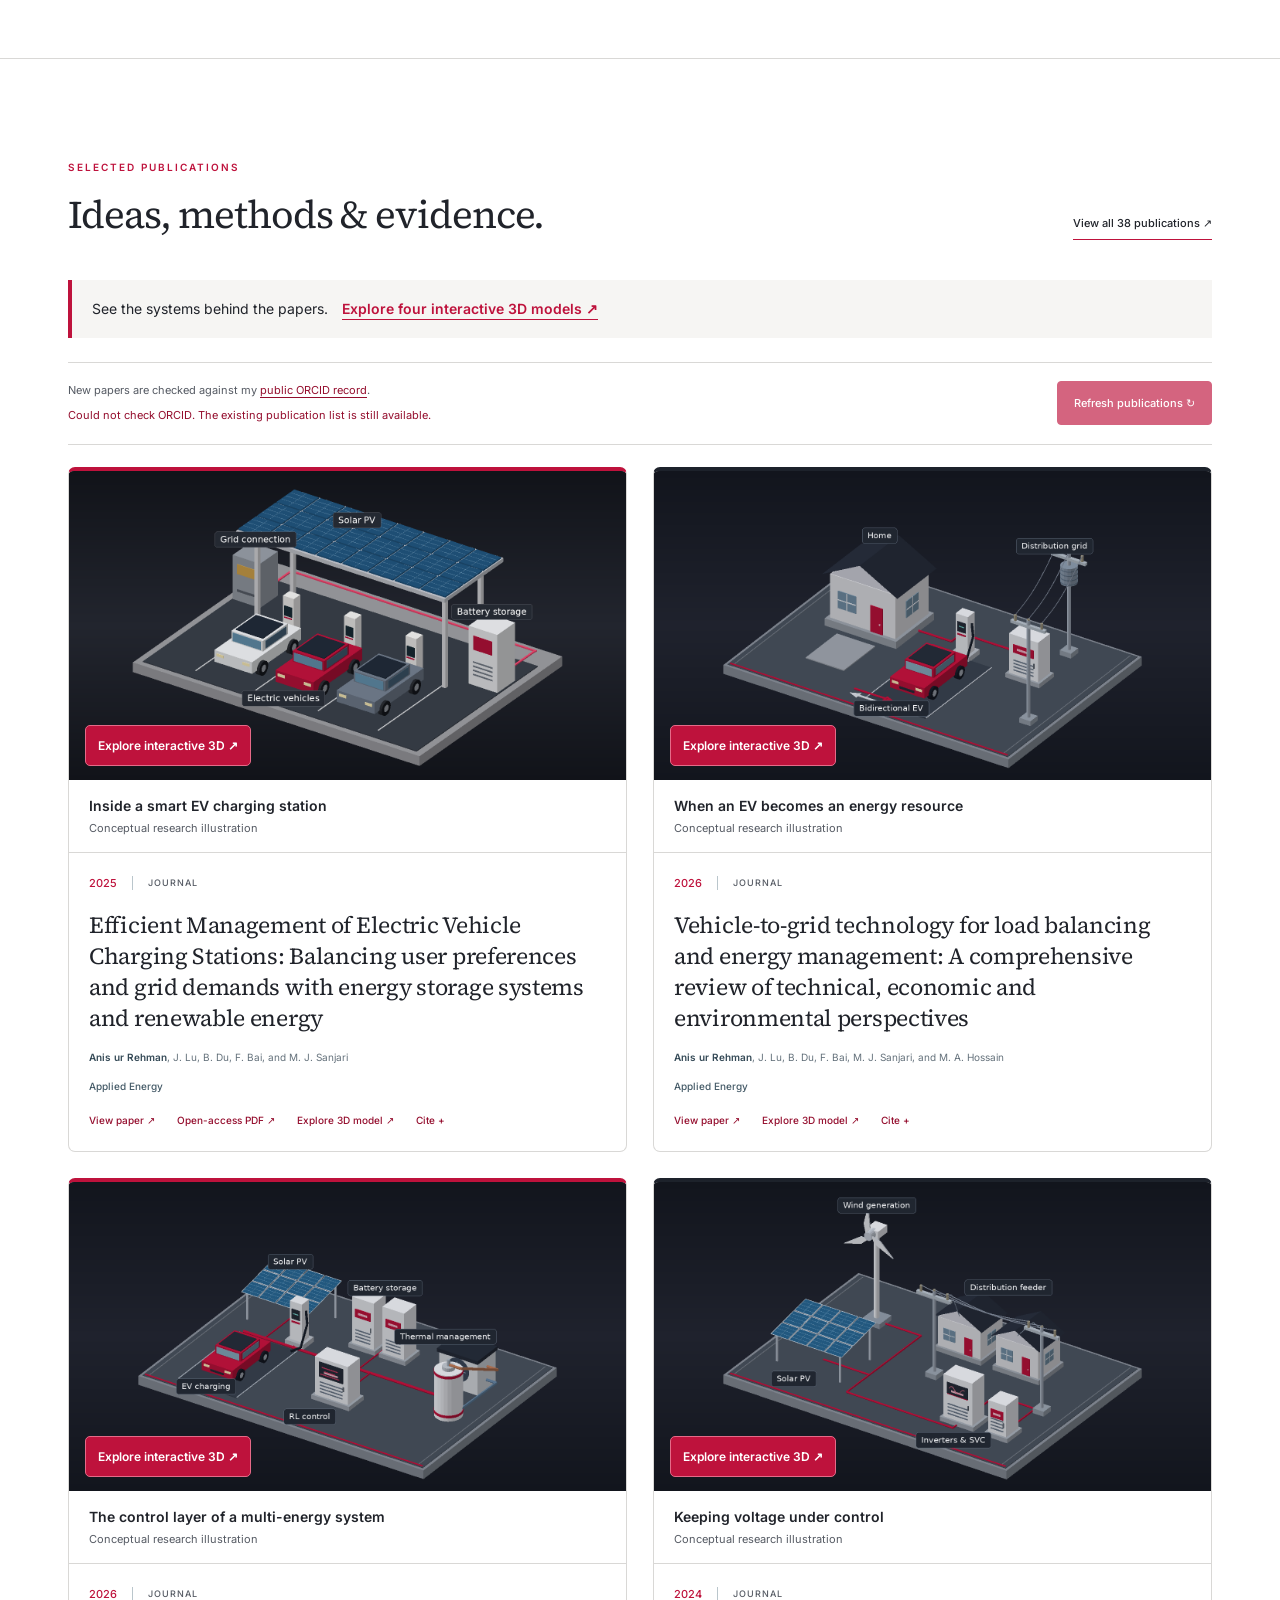
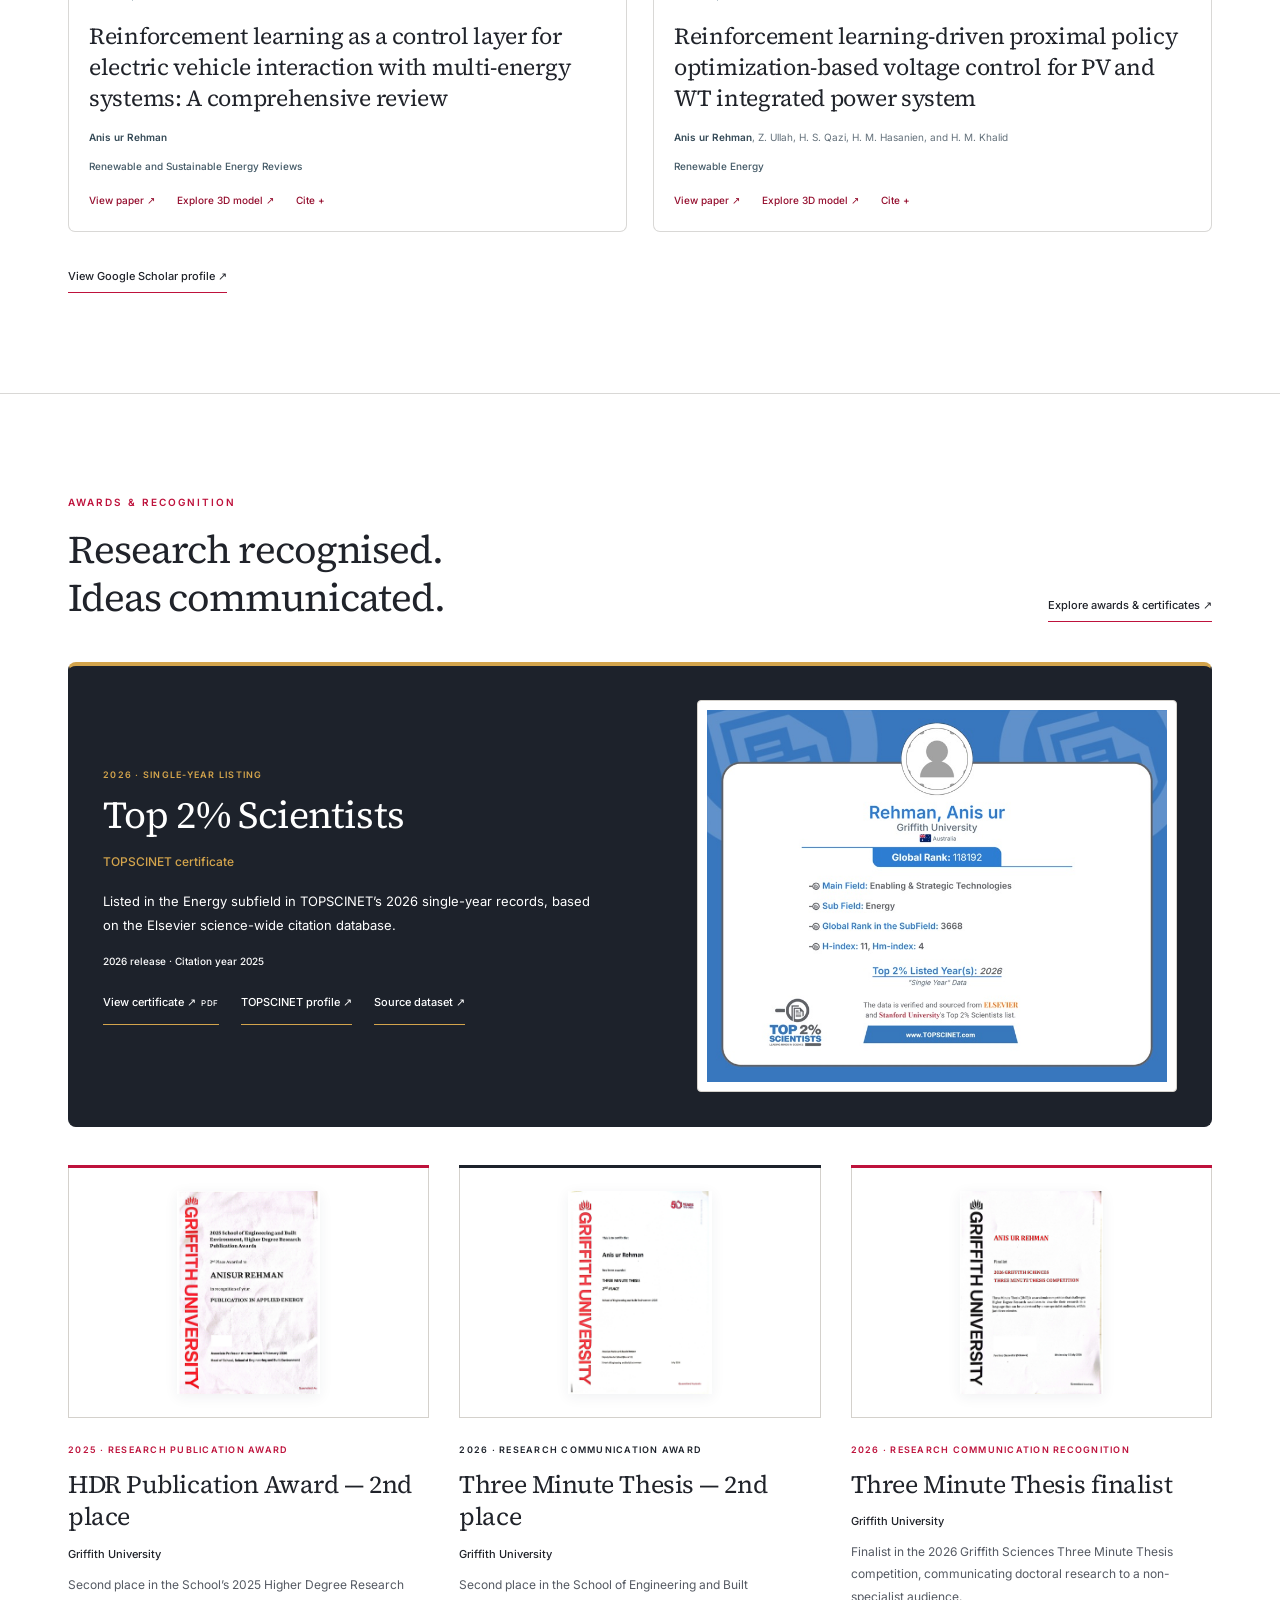
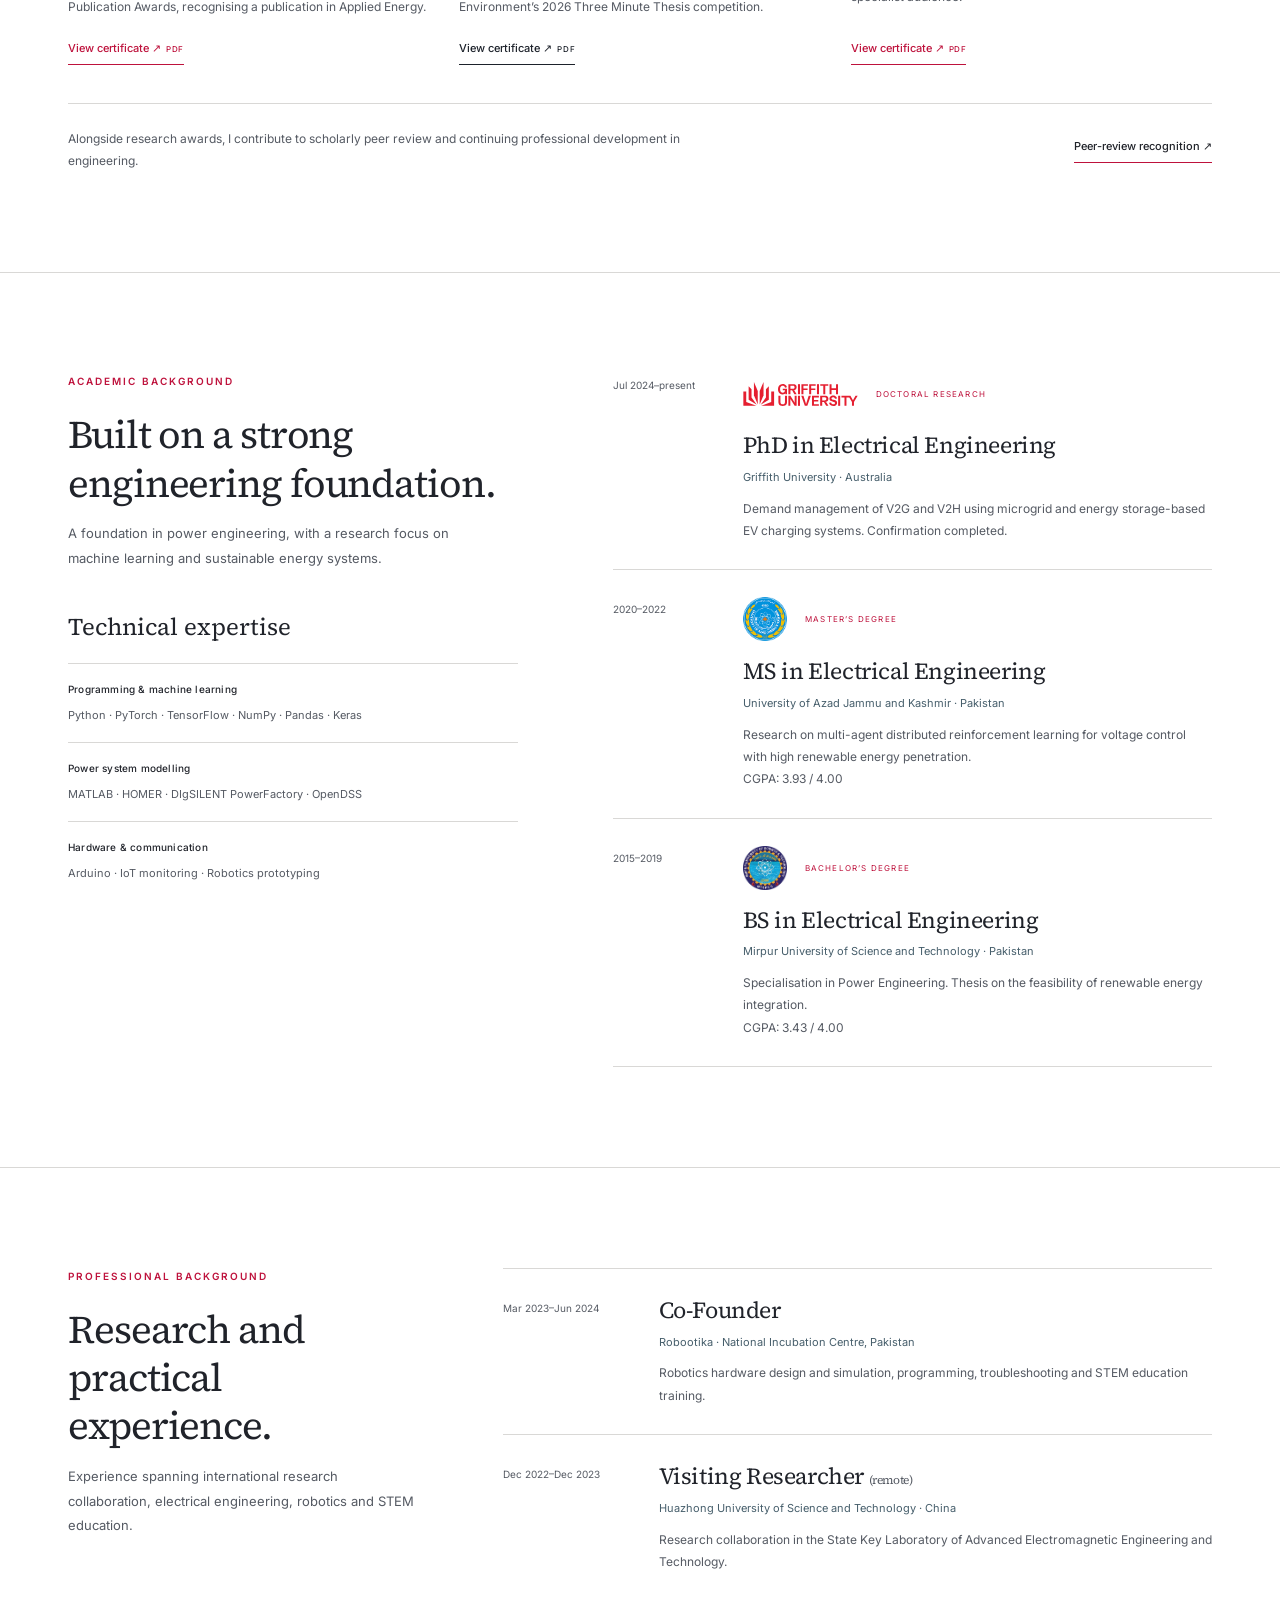
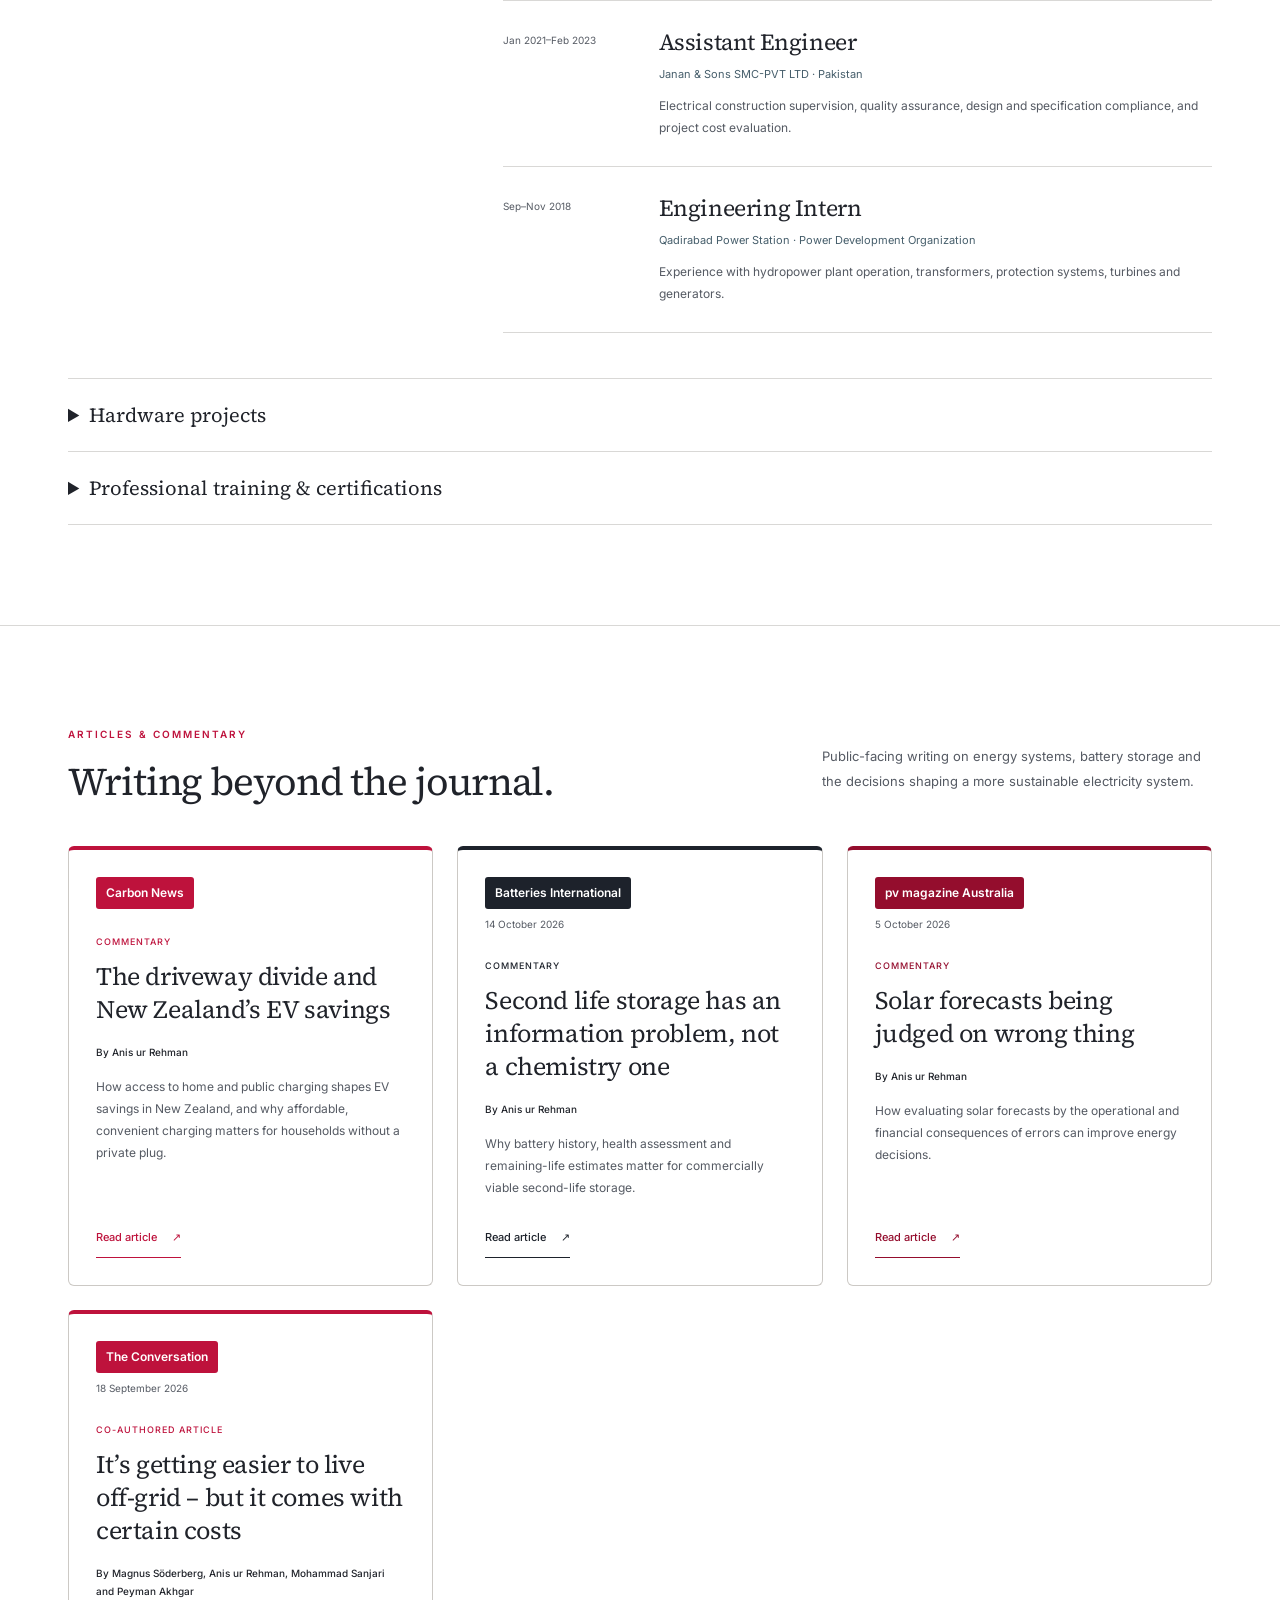
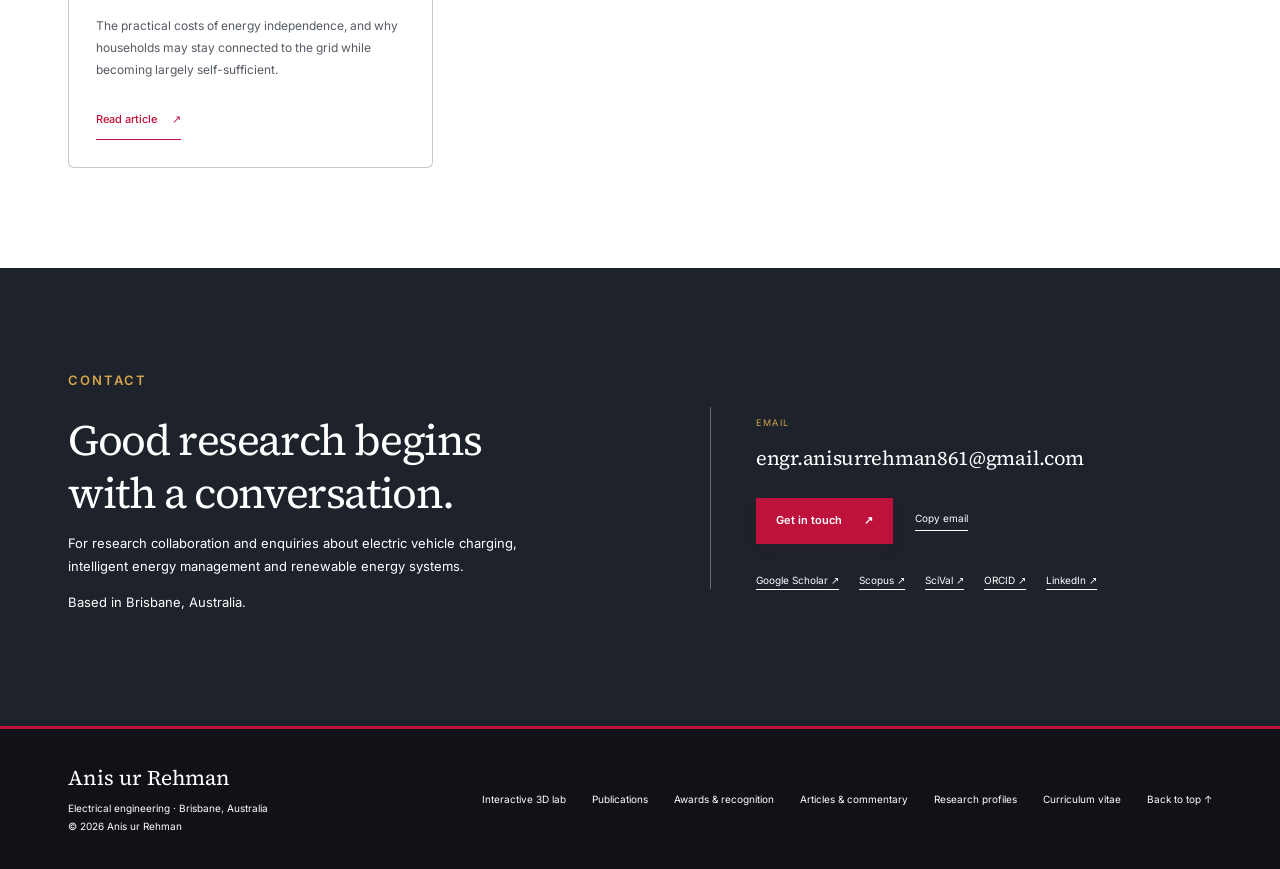
==== commit 28e22cee: "Add author and summary to Carbon News article card" ====
--- a/index.html
+++ b/index.html
@@ -52,5 +52,5 @@
 <article class="timeline-item"><div class="timeline-date">Dec 2022–Dec 2023</div><div><h3>Visiting Researcher <span class="timeline-text">(remote)</span></h3><p class="timeline-org">Huazhong University of Science and Technology · China</p><p class="timeline-text">Research collaboration in the State Key Laboratory of Advanced Electromagnetic Engineering and Technology.</p></div></article>
 <article class="timeline-item"><div class="timeline-date">Jan 2021–Feb 2023</div><div><h3>Assistant Engineer</h3><p class="timeline-org">Janan &amp; Sons SMC-PVT LTD · Pakistan</p><p class="timeline-text">Electrical construction supervision, quality assurance, design and specification compliance, and project cost evaluation.</p></div></article>
 <article class="timeline-item"><div class="timeline-date">Sep–Nov 2018</div><div><h3>Engineering Intern</h3><p class="timeline-org">Qadirabad Power Station · Power Development Organization</p><p class="timeline-text">Experience with hydropower plant operation, transformers, protection systems, turbines and generators.</p></div></article></div></div><div class="more-background"><details><summary>Hardware projects</summary><ul><li>Garden water monitoring and control through an Android application.</li><li>Remote substation current and voltage monitoring through a mobile application.</li><li>Line-following robotic car.</li><li>Obstacle-avoidance robot.</li><li>Mobile application-controlled robot.</li></ul></details><details><summary>Professional training &amp; certifications</summary><ul><li>HOMER Pro: sizing and economic analysis of hybrid power systems.</li><li>Solar photovoltaic system design using HelioScope.</li><li>Leadership skills and organisational development.</li><li>Open channel design for hydropower and irrigation.</li><li>IC manufacturing processes for electronic systems.</li><li>Industrial wastewater treatment and recycling technologies.</li><li>Introduction to IoT and robotics.</li></ul></details></div></div></section>
-<section class="section writing-section" id="writing" aria-labelledby="writing-title"><div class="wrap"><div class="section-head"><div><p class="eyebrow">Articles &amp; commentary</p><h2 id="writing-title">Writing beyond the journal.</h2></div><p class="section-lead">Public-facing writing on energy systems, battery storage and the decisions shaping a more sustainable electricity system.</p></div><div class="writing-grid"><article class="writing-card"><div class="writing-meta"><span class="writing-outlet">Carbon News</span></div><p class="writing-kind">Media article</p><h3><a href="https://www.carbonnews.co.nz/news/38948/the-driveway-divide-who-benefits-from-ev-savings" target="_blank" rel="noopener noreferrer">The driveway divide: who benefits from EV savings?</a></h3><a href="https://www.carbonnews.co.nz/news/38948/the-driveway-divide-who-benefits-from-ev-savings" target="_blank" rel="noopener noreferrer" class="writing-link">Read article <span aria-hidden="true">↗</span></a></article><article class="writing-card"><div class="writing-meta"><span class="writing-outlet">Batteries International</span><time datetime="2026-10-14">14 October 2026</time></div><p class="writing-kind">Commentary</p><h3><a href="https://www.batteriesinternational.com/news/second-life-storage-has-an-information-problem-not-a-chemistry-one/" target="_blank" rel="noopener noreferrer" class="">Second life storage has an information problem, not a chemistry one</a></h3><p class="writing-byline">By Anis ur Rehman</p><p class="writing-description">Why battery history, health assessment and remaining-life estimates matter for commercially viable second-life storage.</p><a href="https://www.batteriesinternational.com/news/second-life-storage-has-an-information-problem-not-a-chemistry-one/" target="_blank" rel="noopener noreferrer" class="writing-link">Read article <span aria-hidden="true">↗</span></a></article><article class="writing-card"><div class="writing-meta"><span class="writing-outlet">pv magazine Australia</span><time datetime="2026-10-05">5 October 2026</time></div><p class="writing-kind">Commentary</p><h3><a href="https://www.pv-magazine-australia.com/2026/10/05/solar-forecasts-being-judged-on-wrong-thing/" target="_blank" rel="noopener noreferrer" class="">Solar forecasts being judged on wrong thing</a></h3><p class="writing-byline">By Anis ur Rehman</p><p class="writing-description">How evaluating solar forecasts by the operational and financial consequences of errors can improve energy decisions.</p><a href="https://www.pv-magazine-australia.com/2026/10/05/solar-forecasts-being-judged-on-wrong-thing/" target="_blank" rel="noopener noreferrer" class="writing-link">Read article <span aria-hidden="true">↗</span></a></article><article class="writing-card"><div class="writing-meta"><span class="writing-outlet">The Conversation</span><time datetime="2026-09-18">18 September 2026</time></div><p class="writing-kind">Co-authored article</p><h3><a href="https://theconversation.com/its-getting-easier-to-live-off-grid-but-it-comes-with-certain-costs-288494" target="_blank" rel="noopener noreferrer" class="">It’s getting easier to live off-grid – but it comes with certain costs</a></h3><p class="writing-byline">By Magnus Söderberg, Anis ur Rehman, Mohammad Sanjari and Peyman Akhgar</p><p class="writing-description">The practical costs of energy independence, and why households may stay connected to the grid while becoming largely self-sufficient.</p><a href="https://theconversation.com/its-getting-easier-to-live-off-grid-but-it-comes-with-certain-costs-288494" target="_blank" rel="noopener noreferrer" class="writing-link">Read article <span aria-hidden="true">↗</span></a></article></div></div></section><section class="section contact-section" id="contact"><div class="wrap contact-grid"><div><p class="eyebrow">Contact</p><h2>Good research begins<br> with a conversation.</h2><p>For research collaboration and enquiries about electric vehicle charging, intelligent energy management and renewable energy systems.</p><p>Based in Brisbane, Australia.</p></div><div class="contact-info"><p class="contact-label">Email</p><a class="email-link" href="mailto:engr.anisurrehman861@gmail.com">engr.anisurrehman861@gmail.com</a><div class="contact-controls"><a class="button" href="mailto:engr.anisurrehman861@gmail.com">Get in touch <span aria-hidden="true">↗</span></a><button class="copy-email" type="button">Copy email</button></div><div class="contact-profiles"><a href="https://scholar.google.com/citations?user=l1f8c9QAAAAJ&amp;hl=en" target="_blank" rel="noopener noreferrer" class="">Google Scholar ↗</a><a href="https://www.scopus.com/authid/detail.uri?authorId=57188699449" target="_blank" rel="noopener noreferrer" class="">Scopus ↗</a><a href="https://www.scival.com/overview/summary?dgcid=ScopusHeader" target="_blank" rel="noopener noreferrer" class="">SciVal ↗</a><a href="https://orcid.org/0000-0002-1878-4523" target="_blank" rel="noopener noreferrer" class="">ORCID ↗</a><a href="https://www.linkedin.com/in/engr-anis-ur-rehman-a8a135166" target="_blank" rel="noopener noreferrer" class="">LinkedIn ↗</a></div></div></div></section>
+<section class="section writing-section" id="writing" aria-labelledby="writing-title"><div class="wrap"><div class="section-head"><div><p class="eyebrow">Articles &amp; commentary</p><h2 id="writing-title">Writing beyond the journal.</h2></div><p class="section-lead">Public-facing writing on energy systems, battery storage and the decisions shaping a more sustainable electricity system.</p></div><div class="writing-grid"><article class="writing-card"><div class="writing-meta"><span class="writing-outlet">Carbon News</span></div><p class="writing-kind">Commentary</p><h3><a href="https://www.carbonnews.co.nz/news/38948/the-driveway-divide-who-benefits-from-ev-savings" target="_blank" rel="noopener noreferrer">The driveway divide and New Zealand’s EV savings</a></h3><p class="writing-byline">By Anis ur Rehman</p><p class="writing-description">How access to home and public charging shapes EV savings in New Zealand, and why affordable, convenient charging matters for households without a private plug.</p><a href="https://www.carbonnews.co.nz/news/38948/the-driveway-divide-who-benefits-from-ev-savings" target="_blank" rel="noopener noreferrer" class="writing-link">Read article <span aria-hidden="true">↗</span></a></article><article class="writing-card"><div class="writing-meta"><span class="writing-outlet">Batteries International</span><time datetime="2026-10-14">14 October 2026</time></div><p class="writing-kind">Commentary</p><h3><a href="https://www.batteriesinternational.com/news/second-life-storage-has-an-information-problem-not-a-chemistry-one/" target="_blank" rel="noopener noreferrer" class="">Second life storage has an information problem, not a chemistry one</a></h3><p class="writing-byline">By Anis ur Rehman</p><p class="writing-description">Why battery history, health assessment and remaining-life estimates matter for commercially viable second-life storage.</p><a href="https://www.batteriesinternational.com/news/second-life-storage-has-an-information-problem-not-a-chemistry-one/" target="_blank" rel="noopener noreferrer" class="writing-link">Read article <span aria-hidden="true">↗</span></a></article><article class="writing-card"><div class="writing-meta"><span class="writing-outlet">pv magazine Australia</span><time datetime="2026-10-05">5 October 2026</time></div><p class="writing-kind">Commentary</p><h3><a href="https://www.pv-magazine-australia.com/2026/10/05/solar-forecasts-being-judged-on-wrong-thing/" target="_blank" rel="noopener noreferrer" class="">Solar forecasts being judged on wrong thing</a></h3><p class="writing-byline">By Anis ur Rehman</p><p class="writing-description">How evaluating solar forecasts by the operational and financial consequences of errors can improve energy decisions.</p><a href="https://www.pv-magazine-australia.com/2026/10/05/solar-forecasts-being-judged-on-wrong-thing/" target="_blank" rel="noopener noreferrer" class="writing-link">Read article <span aria-hidden="true">↗</span></a></article><article class="writing-card"><div class="writing-meta"><span class="writing-outlet">The Conversation</span><time datetime="2026-09-18">18 September 2026</time></div><p class="writing-kind">Co-authored article</p><h3><a href="https://theconversation.com/its-getting-easier-to-live-off-grid-but-it-comes-with-certain-costs-288494" target="_blank" rel="noopener noreferrer" class="">It’s getting easier to live off-grid – but it comes with certain costs</a></h3><p class="writing-byline">By Magnus Söderberg, Anis ur Rehman, Mohammad Sanjari and Peyman Akhgar</p><p class="writing-description">The practical costs of energy independence, and why households may stay connected to the grid while becoming largely self-sufficient.</p><a href="https://theconversation.com/its-getting-easier-to-live-off-grid-but-it-comes-with-certain-costs-288494" target="_blank" rel="noopener noreferrer" class="writing-link">Read article <span aria-hidden="true">↗</span></a></article></div></div></section><section class="section contact-section" id="contact"><div class="wrap contact-grid"><div><p class="eyebrow">Contact</p><h2>Good research begins<br> with a conversation.</h2><p>For research collaboration and enquiries about electric vehicle charging, intelligent energy management and renewable energy systems.</p><p>Based in Brisbane, Australia.</p></div><div class="contact-info"><p class="contact-label">Email</p><a class="email-link" href="mailto:engr.anisurrehman861@gmail.com">engr.anisurrehman861@gmail.com</a><div class="contact-controls"><a class="button" href="mailto:engr.anisurrehman861@gmail.com">Get in touch <span aria-hidden="true">↗</span></a><button class="copy-email" type="button">Copy email</button></div><div class="contact-profiles"><a href="https://scholar.google.com/citations?user=l1f8c9QAAAAJ&amp;hl=en" target="_blank" rel="noopener noreferrer" class="">Google Scholar ↗</a><a href="https://www.scopus.com/authid/detail.uri?authorId=57188699449" target="_blank" rel="noopener noreferrer" class="">Scopus ↗</a><a href="https://www.scival.com/overview/summary?dgcid=ScopusHeader" target="_blank" rel="noopener noreferrer" class="">SciVal ↗</a><a href="https://orcid.org/0000-0002-1878-4523" target="_blank" rel="noopener noreferrer" class="">ORCID ↗</a><a href="https://www.linkedin.com/in/engr-anis-ur-rehman-a8a135166" target="_blank" rel="noopener noreferrer" class="">LinkedIn ↗</a></div></div></div></section>
 </main><script type="module" src="assets/publication-sync.mjs"></script><footer class="site-footer"><div class="wrap footer-inner"><div><strong>Anis ur Rehman</strong>Electrical engineering · Brisbane, Australia<br> © 2026 Anis ur Rehman</div><div class="footer-links"><a href="research-lab.html">Interactive 3D lab</a><a href="publications.html">Publications</a><a href="recognition.html">Awards &amp; recognition</a><a href="index.html#writing">Articles &amp; commentary</a><a href="index.html#research-profiles">Research profiles</a><a href="assets/Anis-ur-Rehman-CV.pdf" download>Curriculum vitae</a><a href="#top">Back to top ↑</a></div></div></footer><div class="toast" role="status" aria-live="polite" hidden></div></body></html>
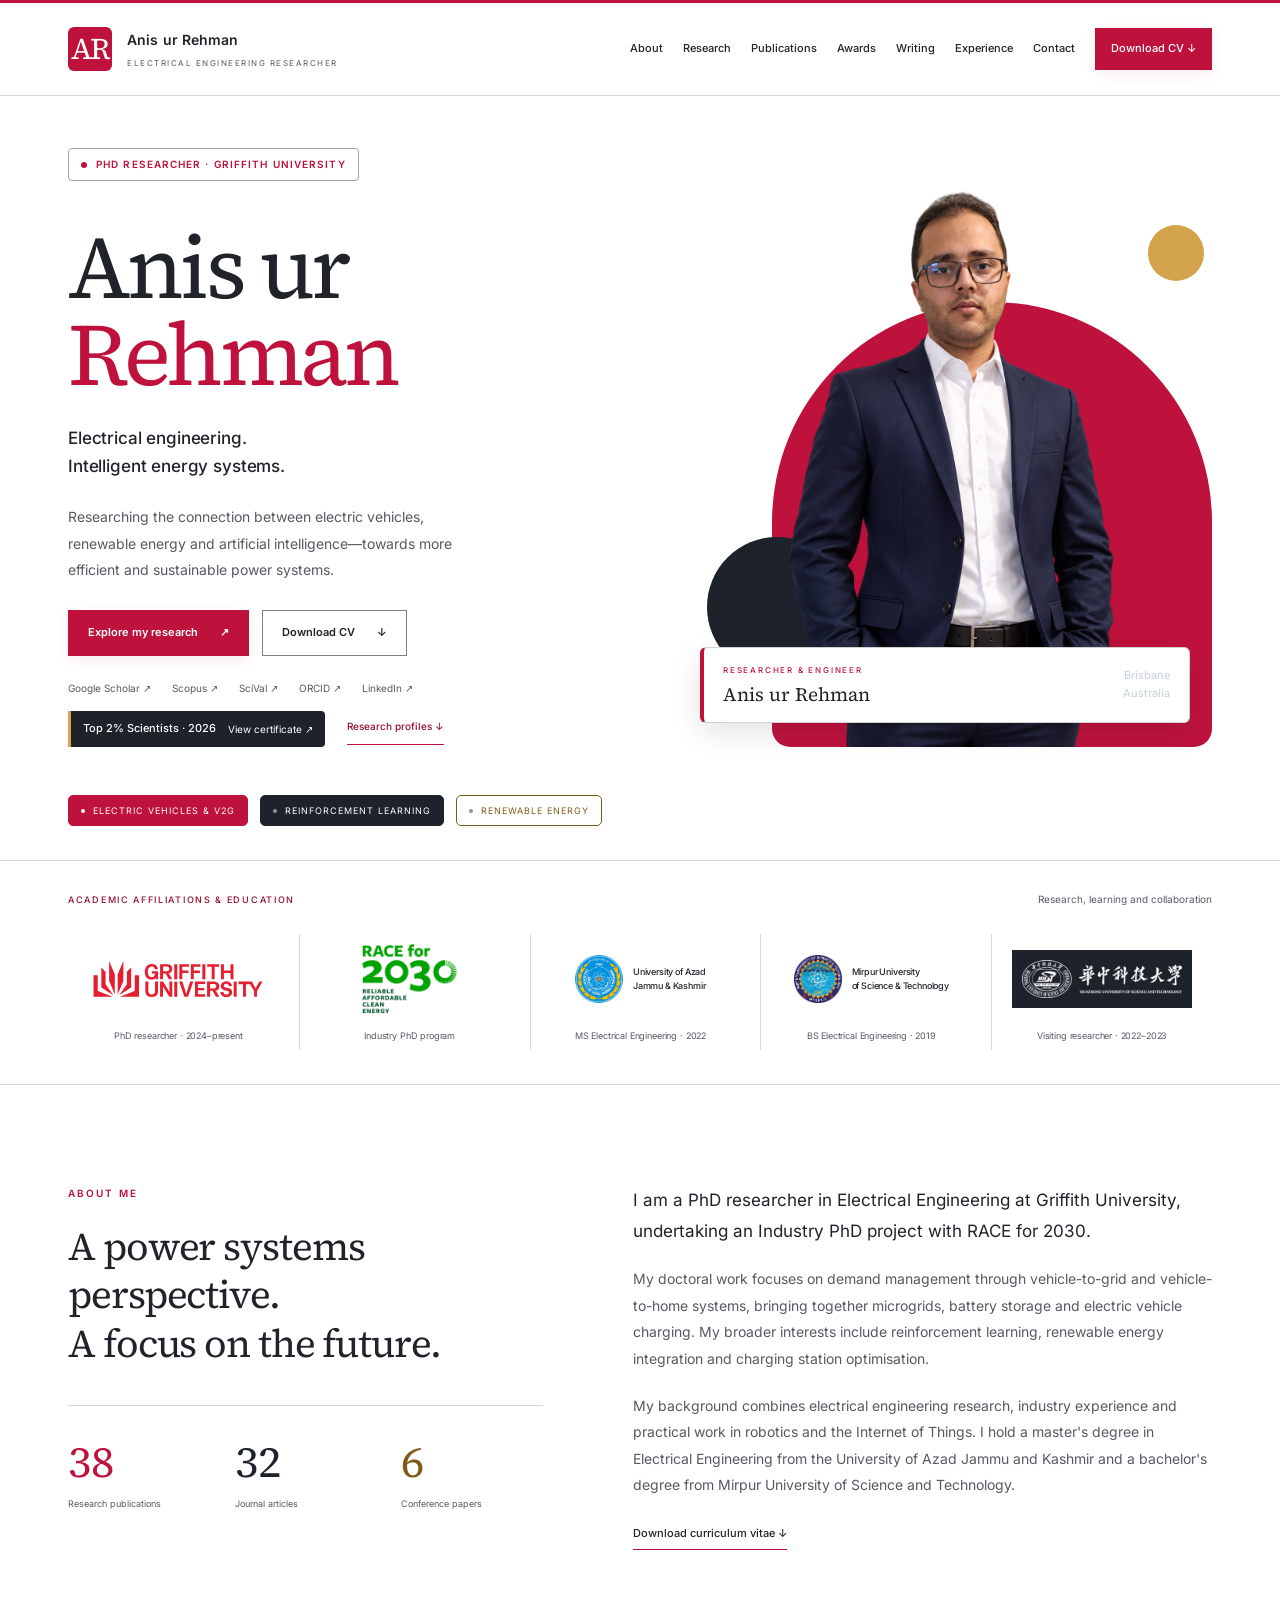
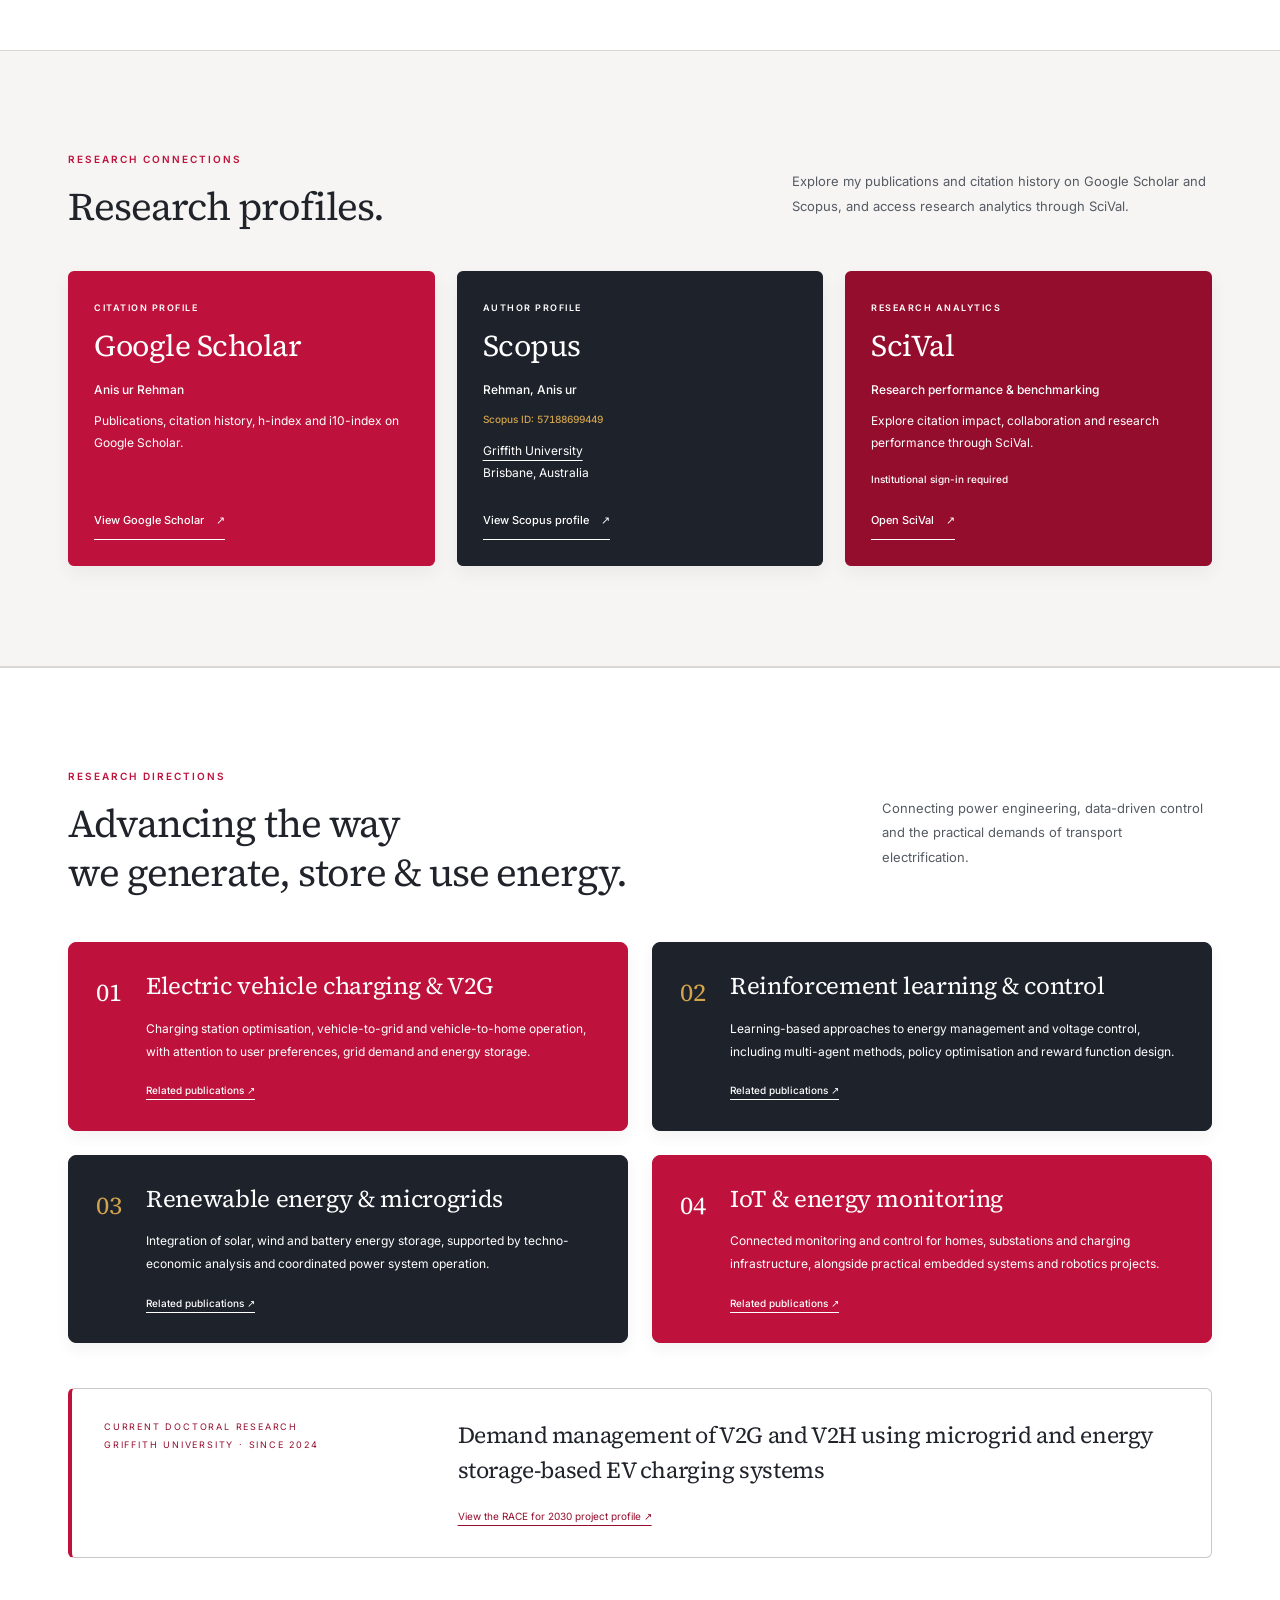
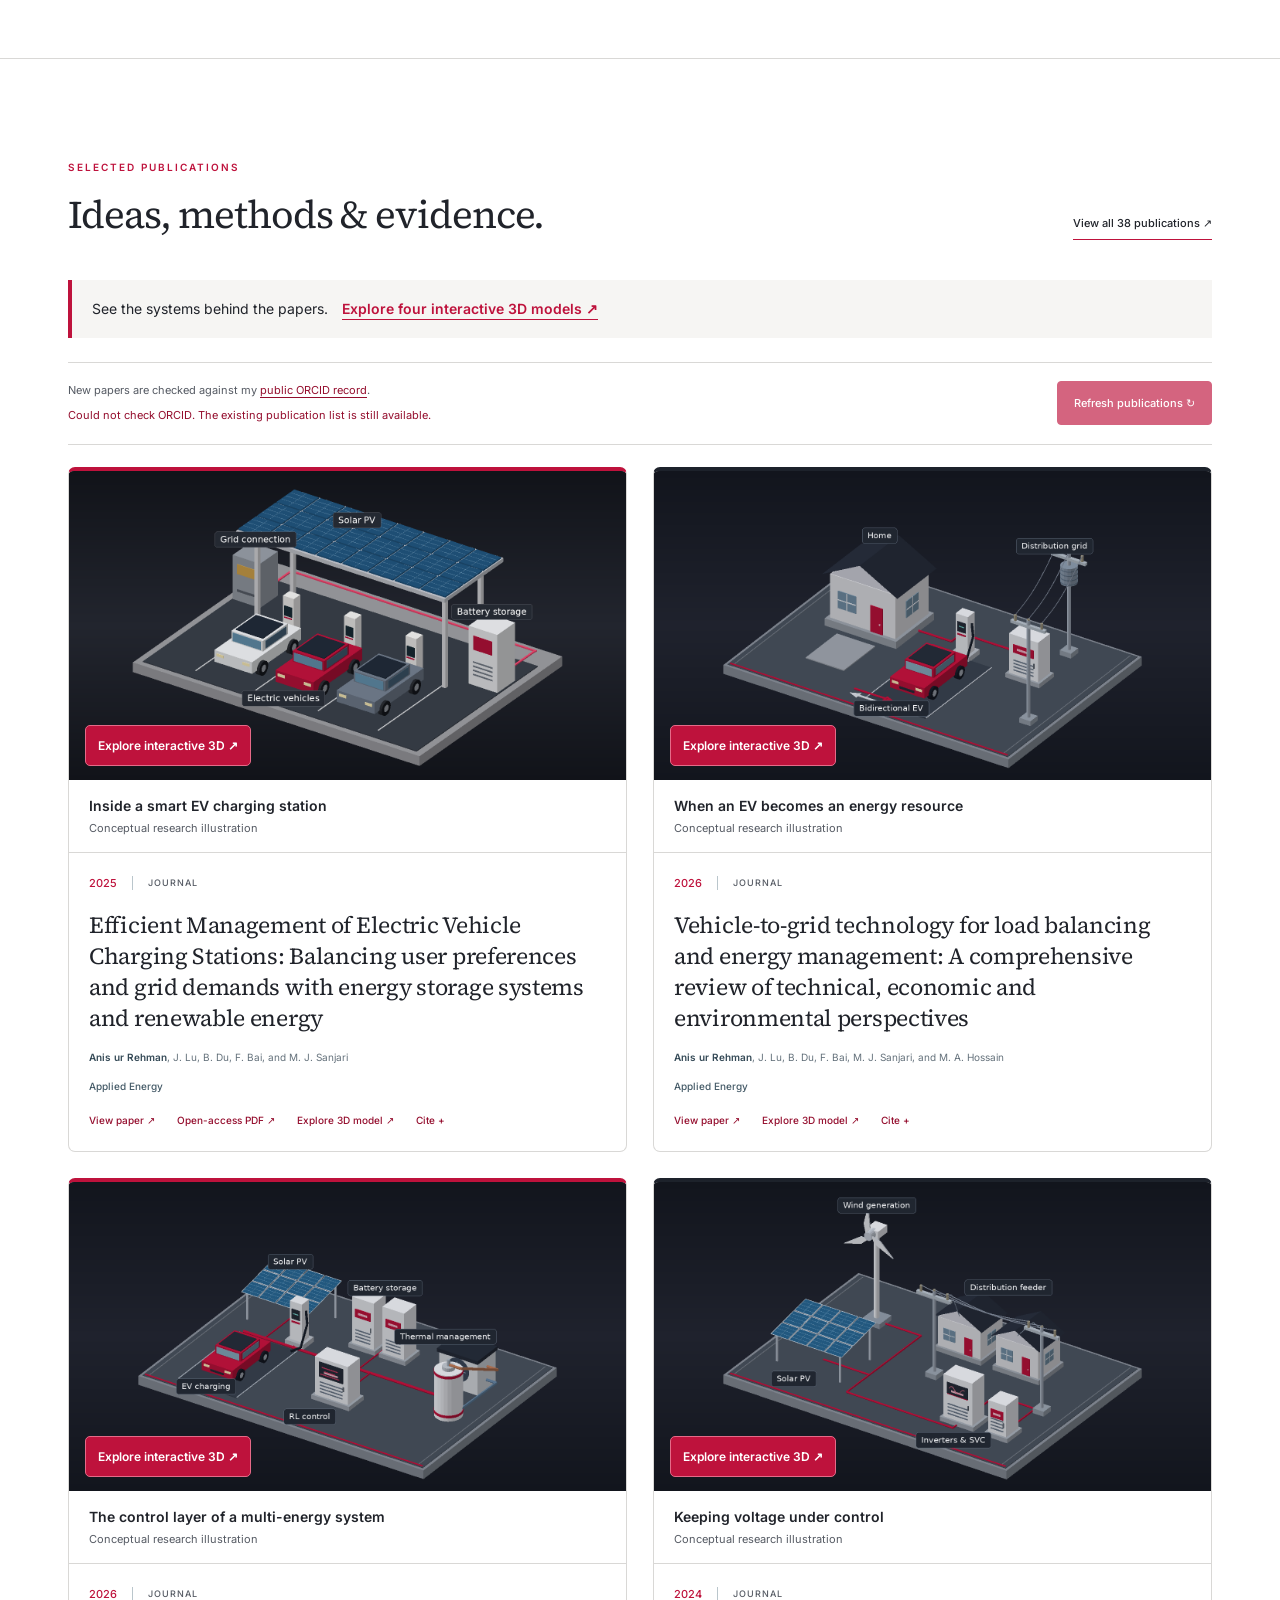
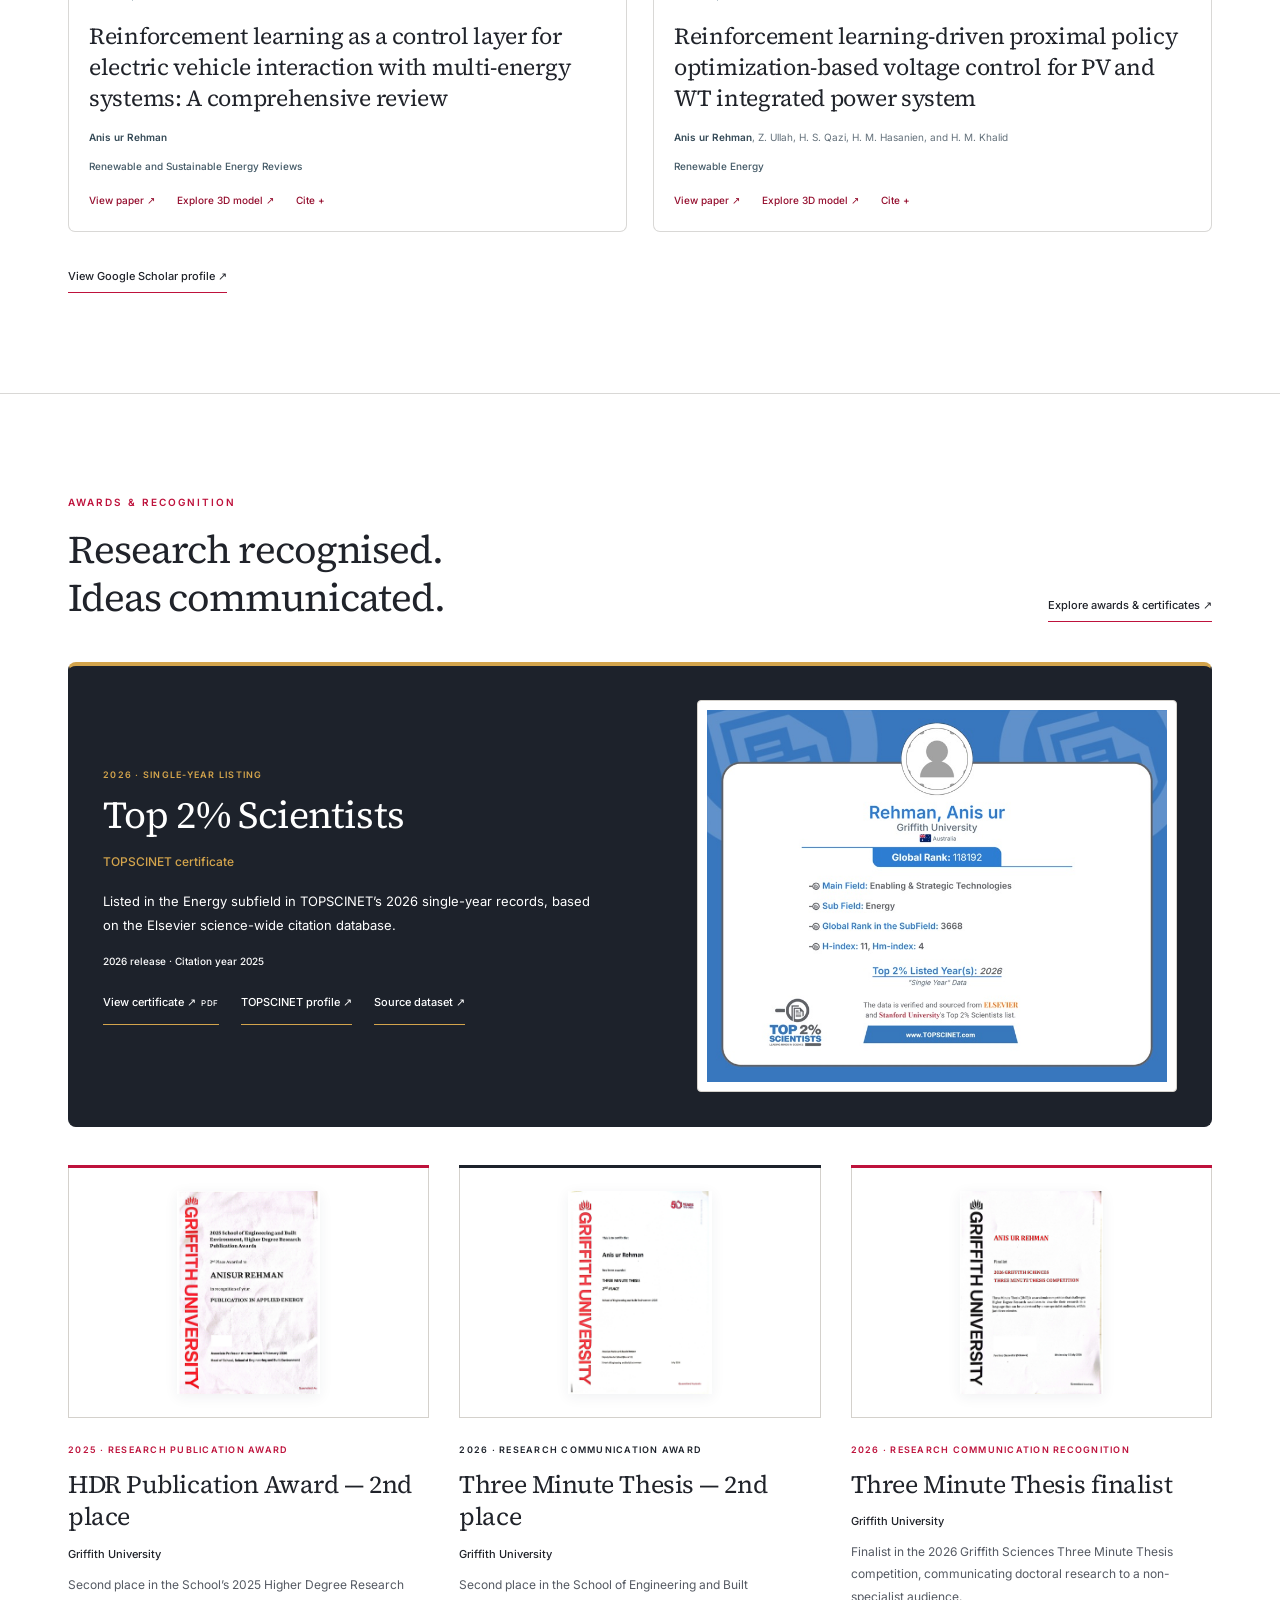
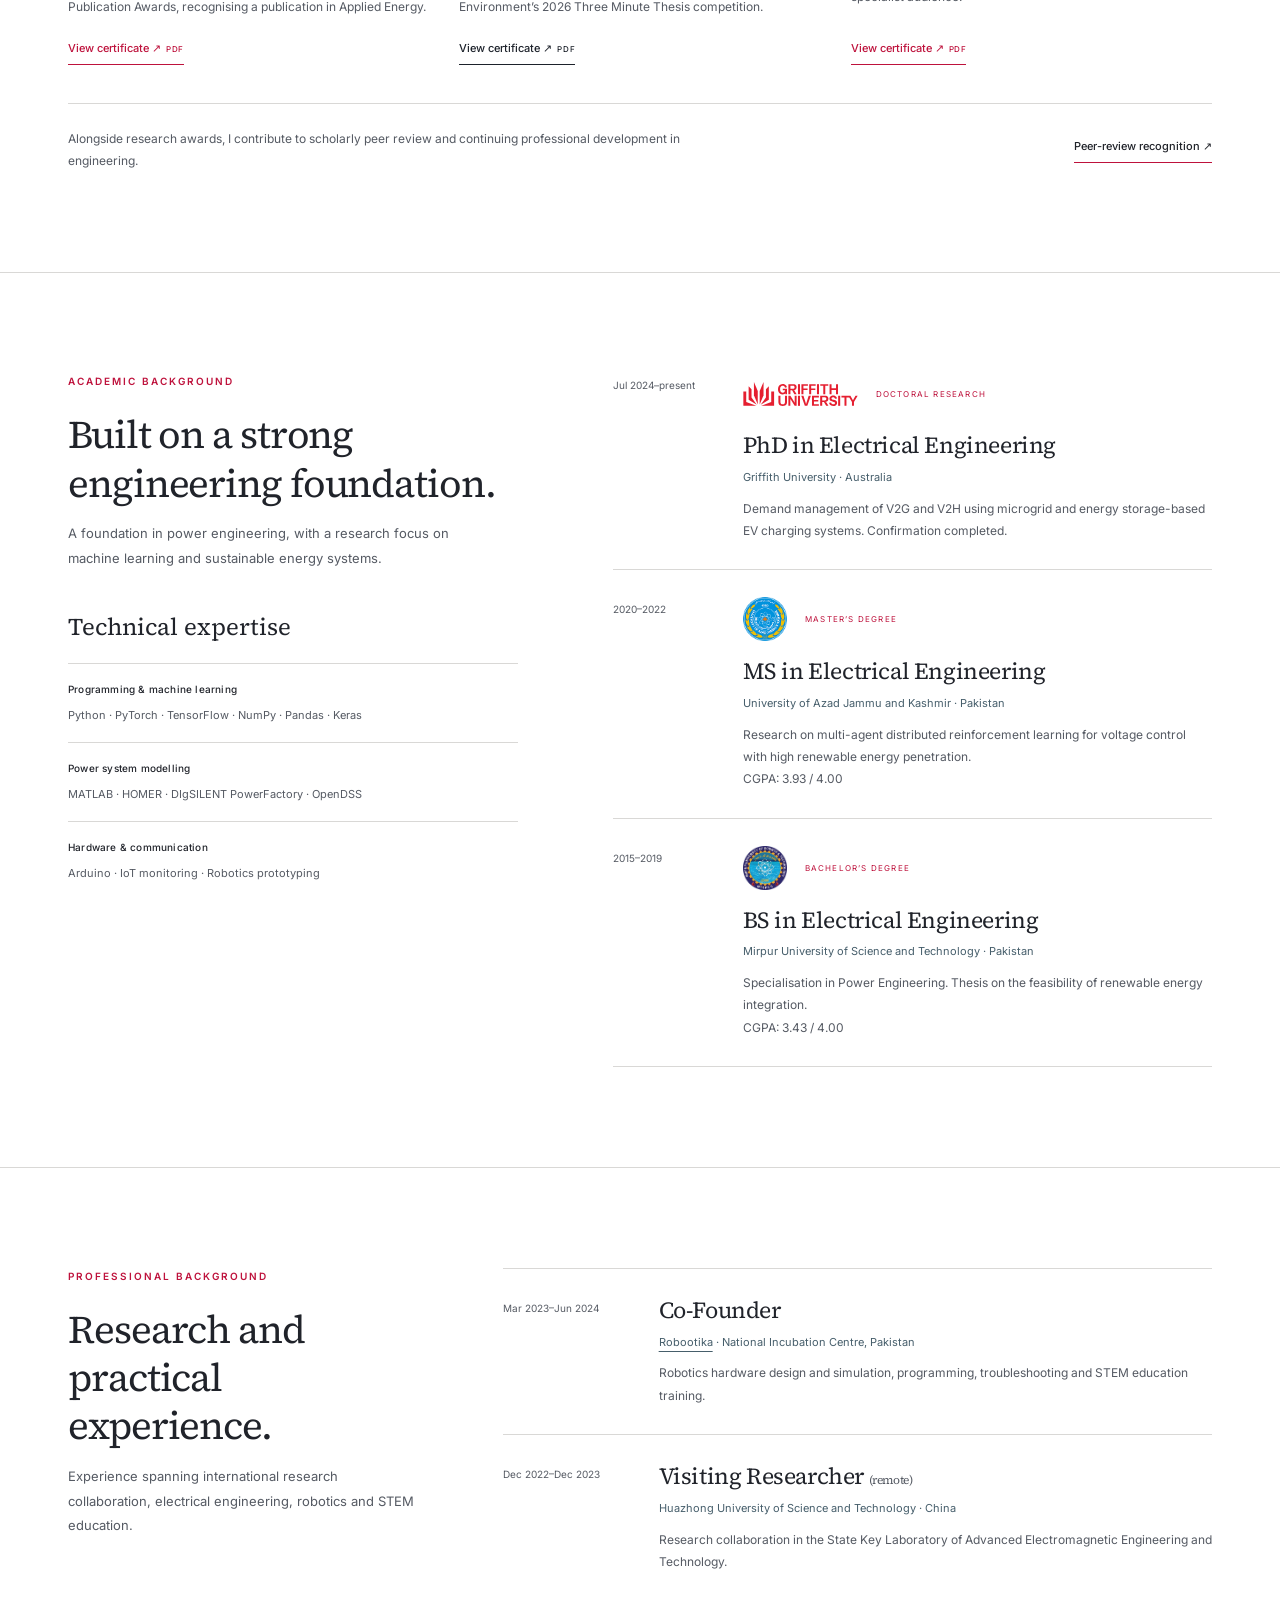
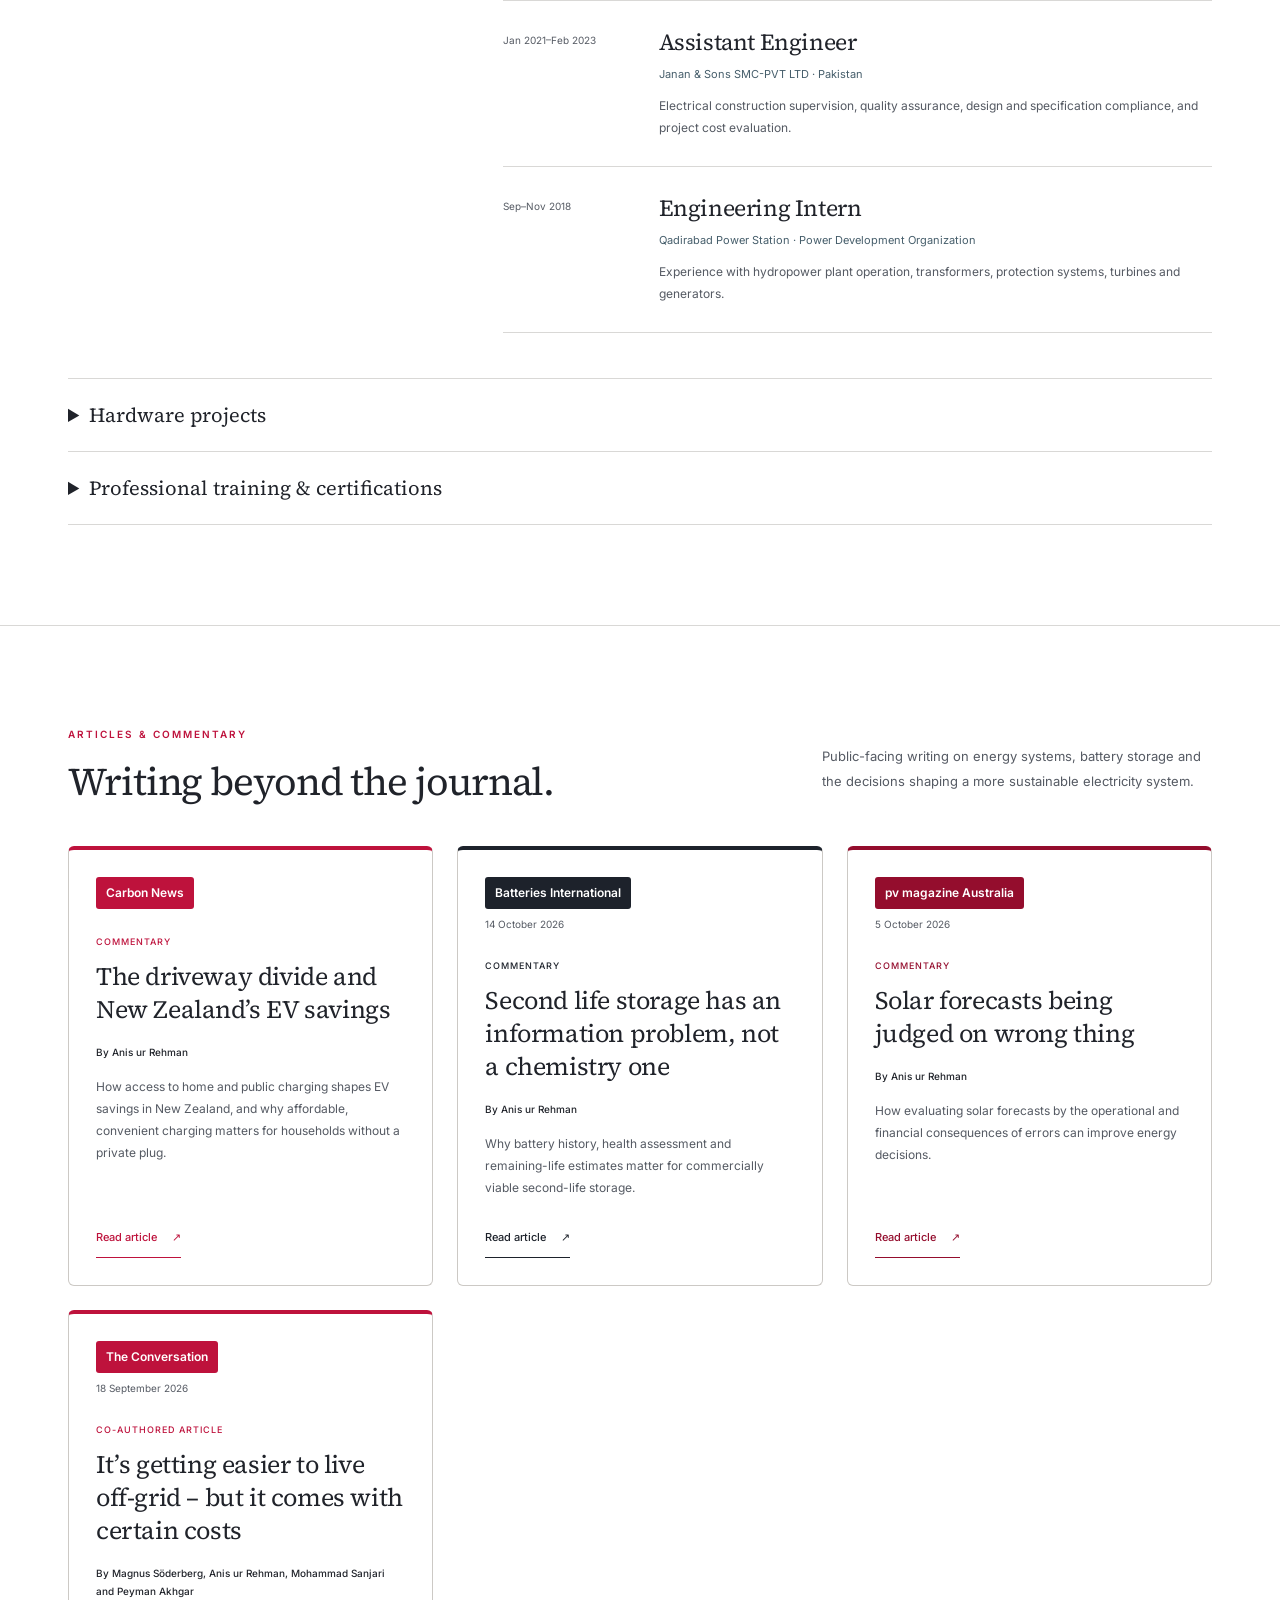
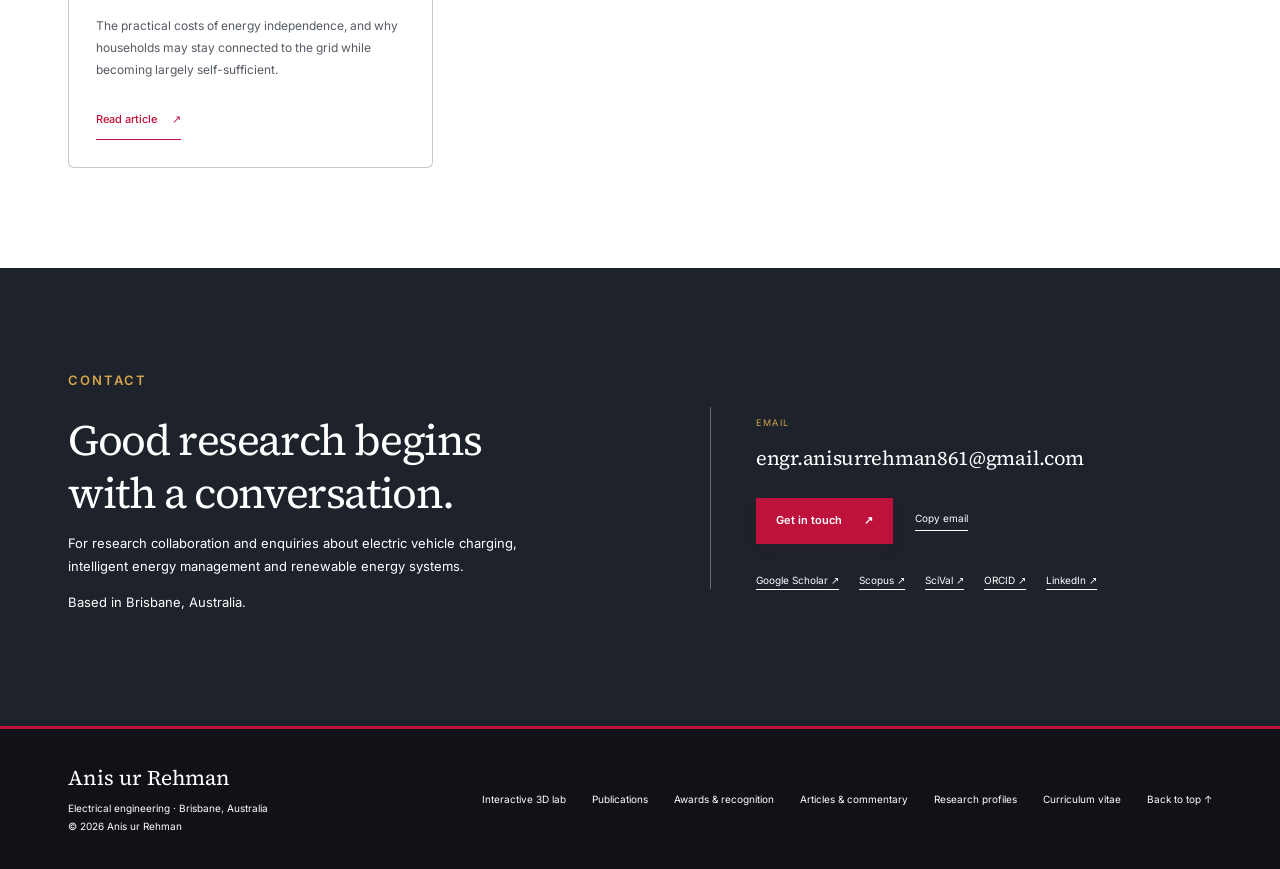
==== commit 505f3a1e: "Publish Robootika website with search metadata and sitemap" ====
--- a/index.html
+++ b/index.html
@@ -48,7 +48,7 @@
 <article class="timeline-item"><div class="timeline-date">2020–2022</div><div><div class="degree-heading"><img src="assets/logos/uajk.png" width="44" height="44" alt="University of Azad Jammu and Kashmir" loading="lazy"><span class="degree-level">Master’s degree</span></div><h3>MS in Electrical Engineering</h3><p class="timeline-org">University of Azad Jammu and Kashmir · Pakistan</p><p class="timeline-text">Research on multi-agent distributed reinforcement learning for voltage control with high renewable energy penetration.<br> CGPA: 3.93 / 4.00</p></div></article>
 <article class="timeline-item"><div class="timeline-date">2015–2019</div><div><div class="degree-heading"><img src="assets/logos/must.png" width="44" height="44" alt="Mirpur University of Science and Technology" loading="lazy"><span class="degree-level">Bachelor’s degree</span></div><h3>BS in Electrical Engineering</h3><p class="timeline-org">Mirpur University of Science and Technology · Pakistan</p><p class="timeline-text">Specialisation in Power Engineering. Thesis on the feasibility of renewable energy integration.<br> CGPA: 3.43 / 4.00</p></div></article></div></div></section>
 <section class="section" id="experience"><div class="wrap"><div class="experience-grid"><div><p class="eyebrow">Professional background</p><h2>Research and<br> practical experience.</h2><p class="section-lead">Experience spanning international research collaboration, electrical engineering, robotics and STEM education.</p></div><div class="experience-list">
-<article class="timeline-item"><div class="timeline-date">Mar 2023–Jun 2024</div><div><h3>Co-Founder</h3><p class="timeline-org">Robootika · National Incubation Centre, Pakistan</p><p class="timeline-text">Robotics hardware design and simulation, programming, troubleshooting and STEM education training.</p></div></article>
+<article class="timeline-item"><div class="timeline-date">Mar 2023–Jun 2024</div><div><h3>Co-Founder</h3><p class="timeline-org"><a href="robootika/">Robootika</a> · National Incubation Centre, Pakistan</p><p class="timeline-text">Robotics hardware design and simulation, programming, troubleshooting and STEM education training.</p></div></article>
 <article class="timeline-item"><div class="timeline-date">Dec 2022–Dec 2023</div><div><h3>Visiting Researcher <span class="timeline-text">(remote)</span></h3><p class="timeline-org">Huazhong University of Science and Technology · China</p><p class="timeline-text">Research collaboration in the State Key Laboratory of Advanced Electromagnetic Engineering and Technology.</p></div></article>
 <article class="timeline-item"><div class="timeline-date">Jan 2021–Feb 2023</div><div><h3>Assistant Engineer</h3><p class="timeline-org">Janan &amp; Sons SMC-PVT LTD · Pakistan</p><p class="timeline-text">Electrical construction supervision, quality assurance, design and specification compliance, and project cost evaluation.</p></div></article>
 <article class="timeline-item"><div class="timeline-date">Sep–Nov 2018</div><div><h3>Engineering Intern</h3><p class="timeline-org">Qadirabad Power Station · Power Development Organization</p><p class="timeline-text">Experience with hydropower plant operation, transformers, protection systems, turbines and generators.</p></div></article></div></div><div class="more-background"><details><summary>Hardware projects</summary><ul><li>Garden water monitoring and control through an Android application.</li><li>Remote substation current and voltage monitoring through a mobile application.</li><li>Line-following robotic car.</li><li>Obstacle-avoidance robot.</li><li>Mobile application-controlled robot.</li></ul></details><details><summary>Professional training &amp; certifications</summary><ul><li>HOMER Pro: sizing and economic analysis of hybrid power systems.</li><li>Solar photovoltaic system design using HelioScope.</li><li>Leadership skills and organisational development.</li><li>Open channel design for hydropower and irrigation.</li><li>IC manufacturing processes for electronic systems.</li><li>Industrial wastewater treatment and recycling technologies.</li><li>Introduction to IoT and robotics.</li></ul></details></div></div></section>
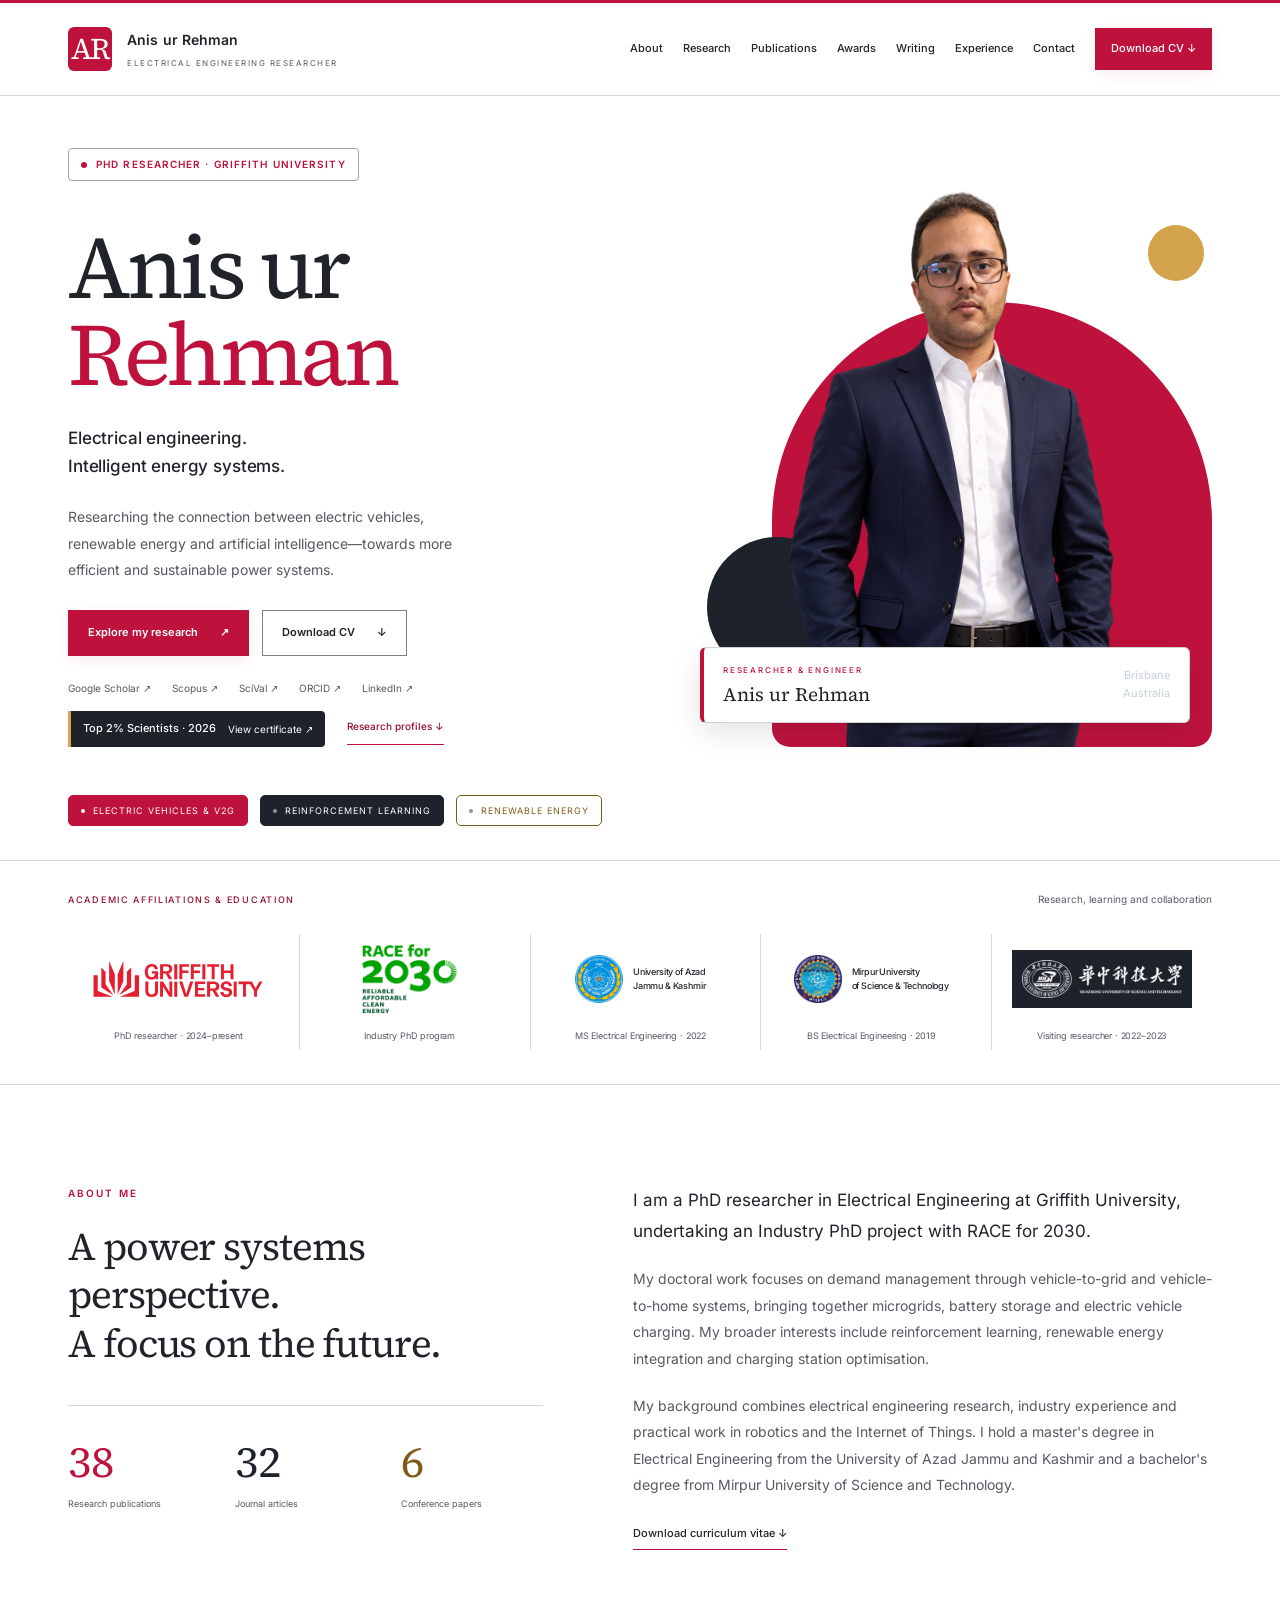
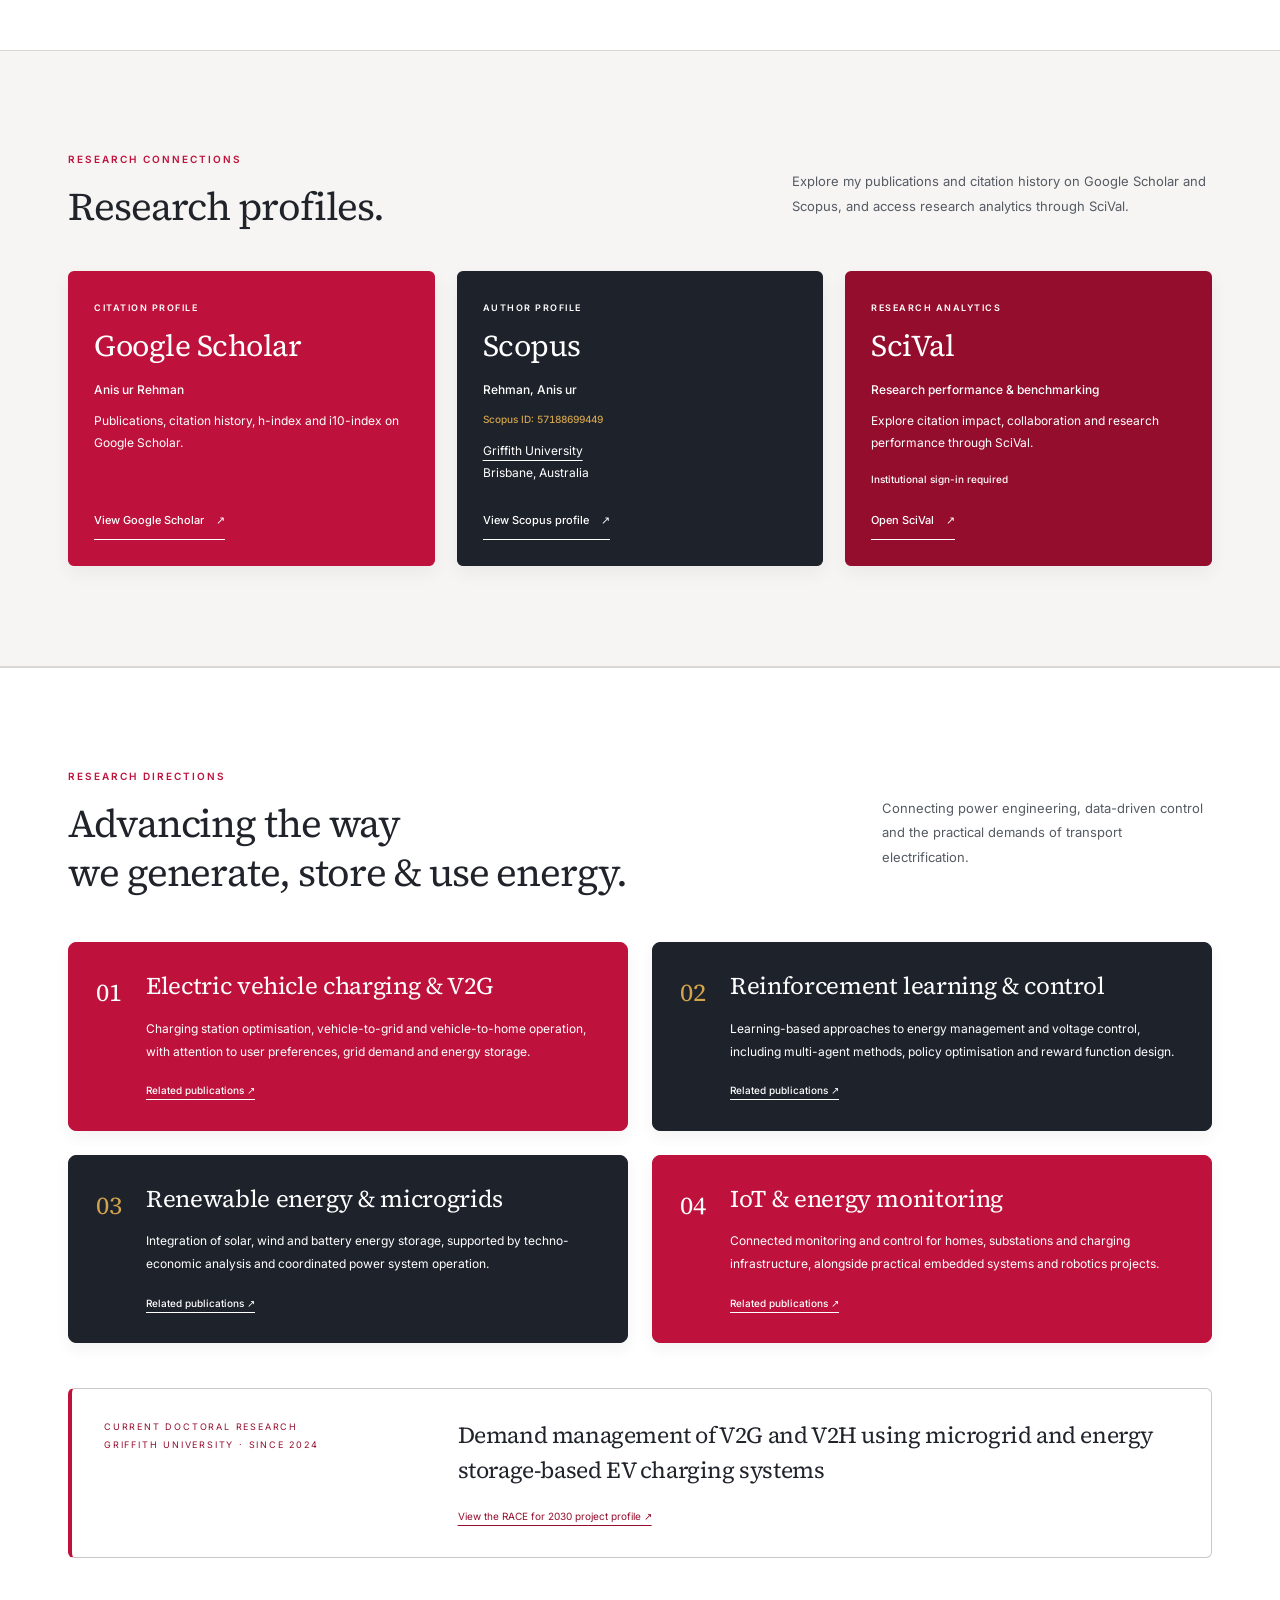
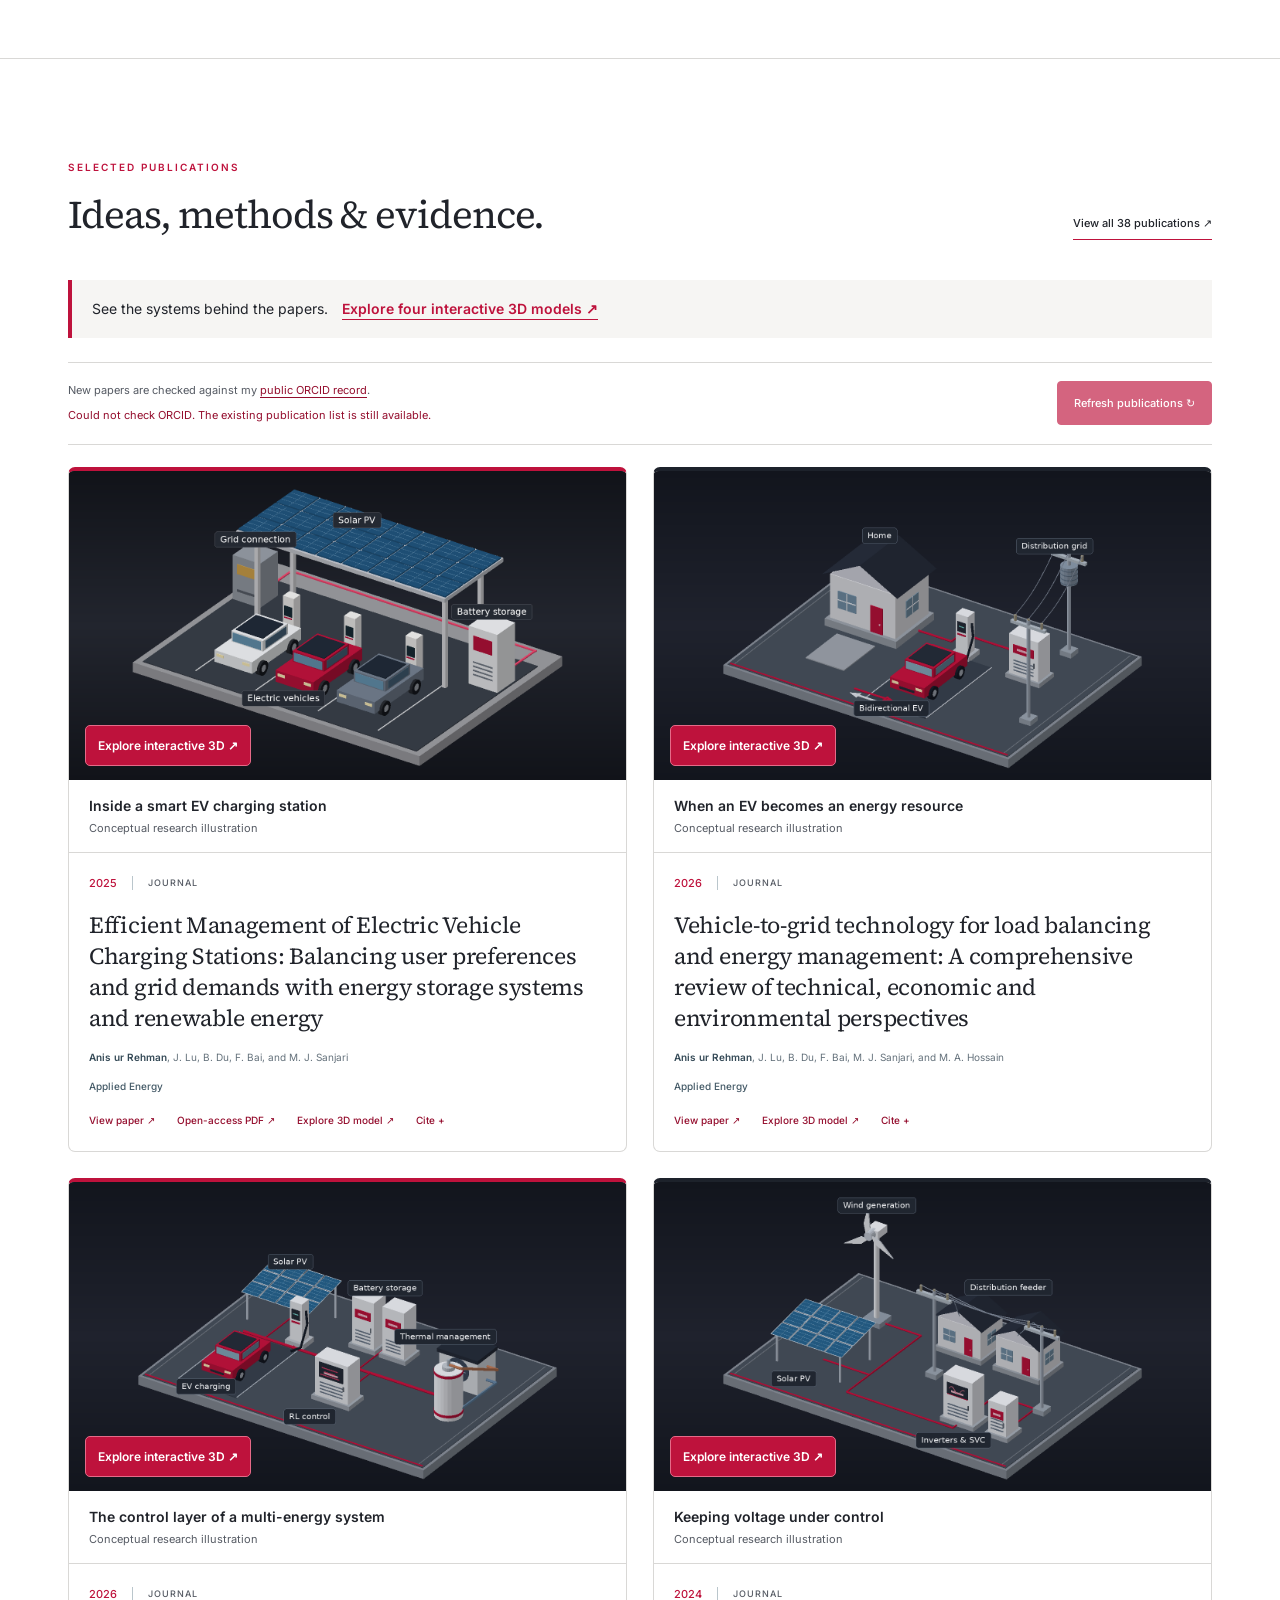
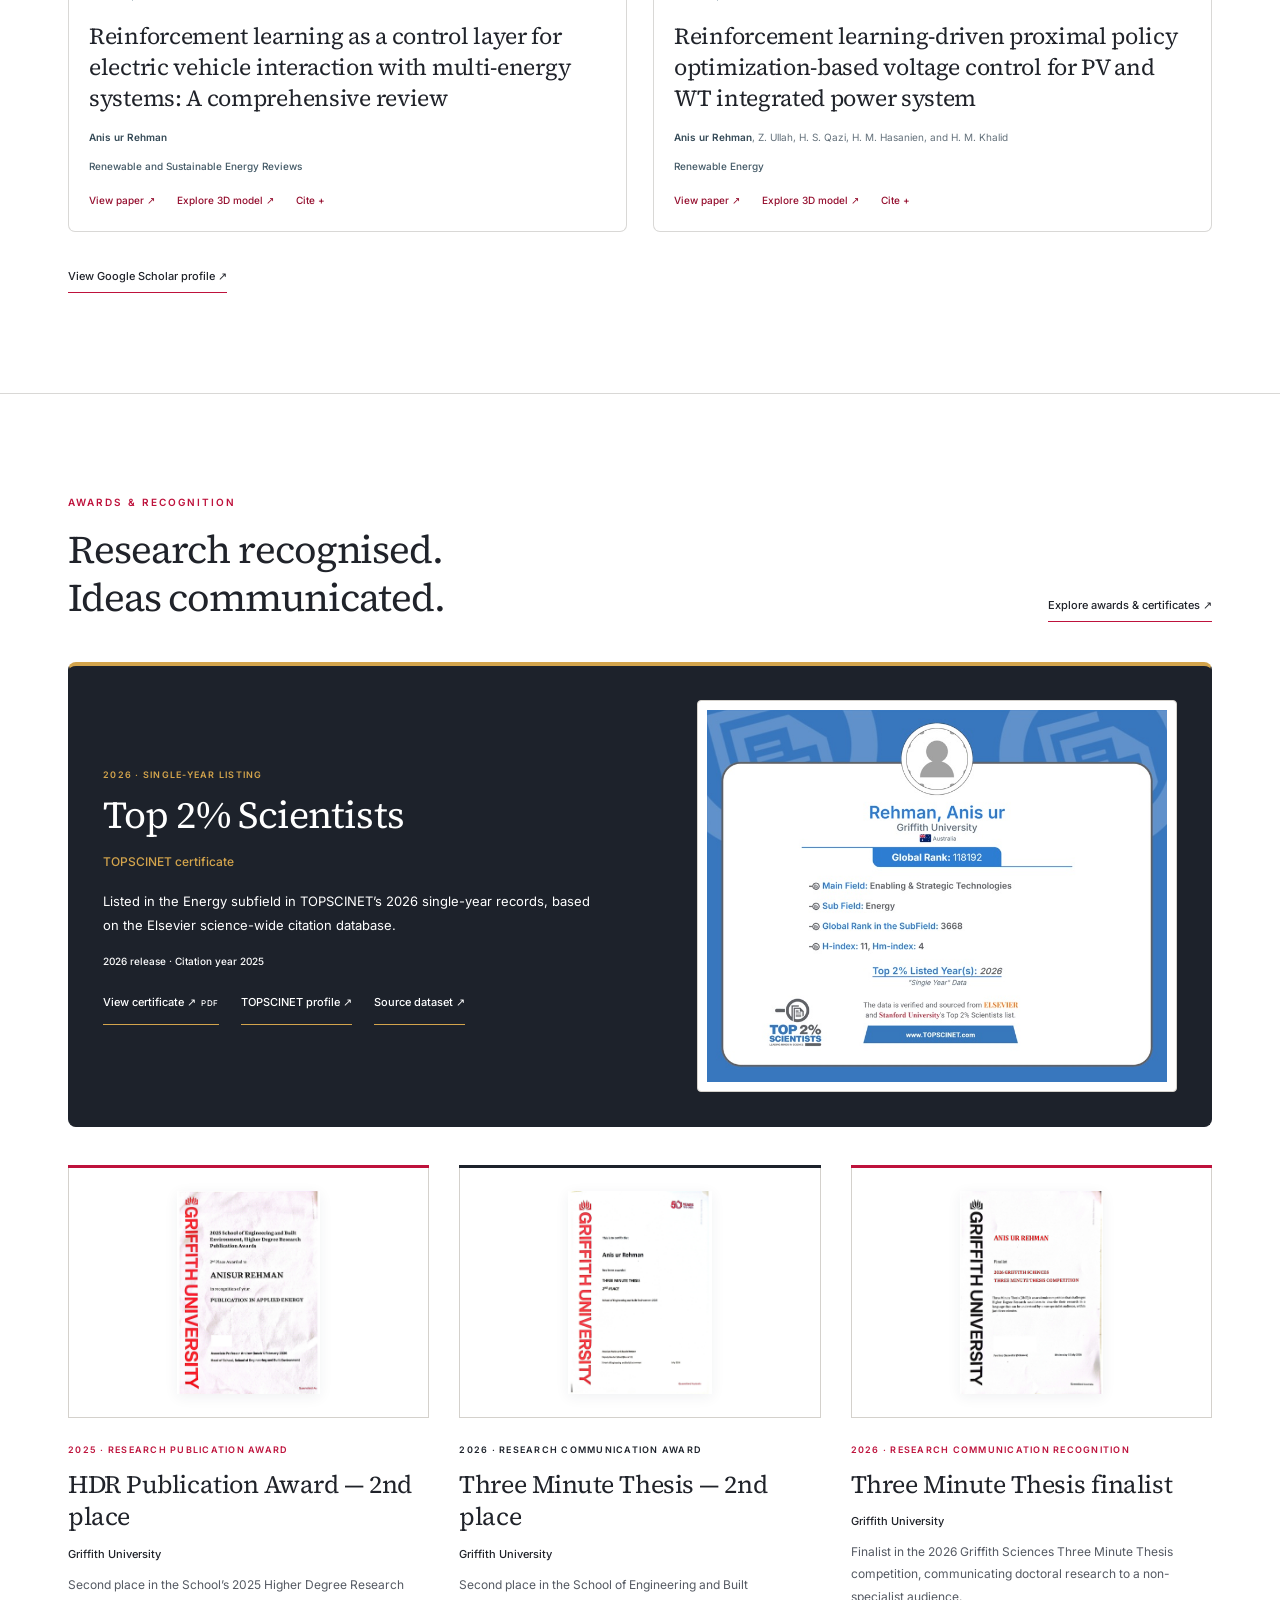
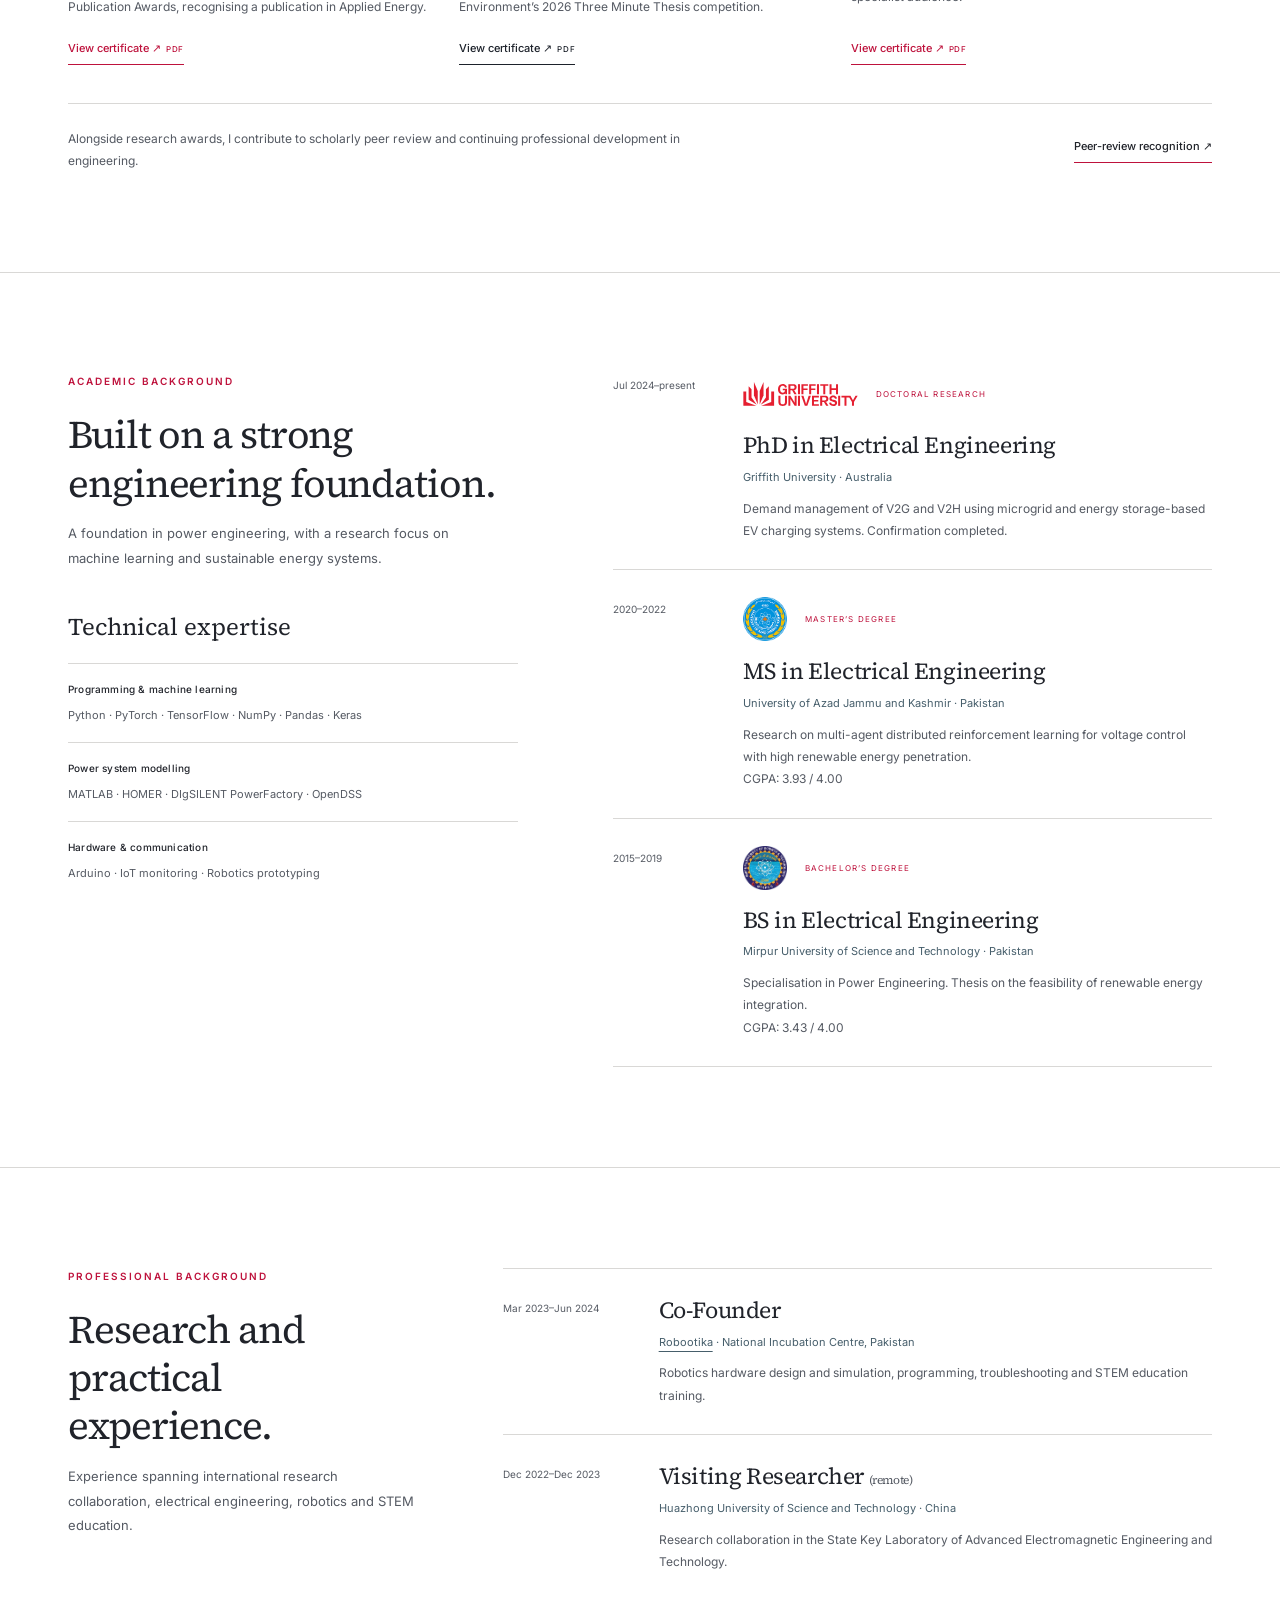
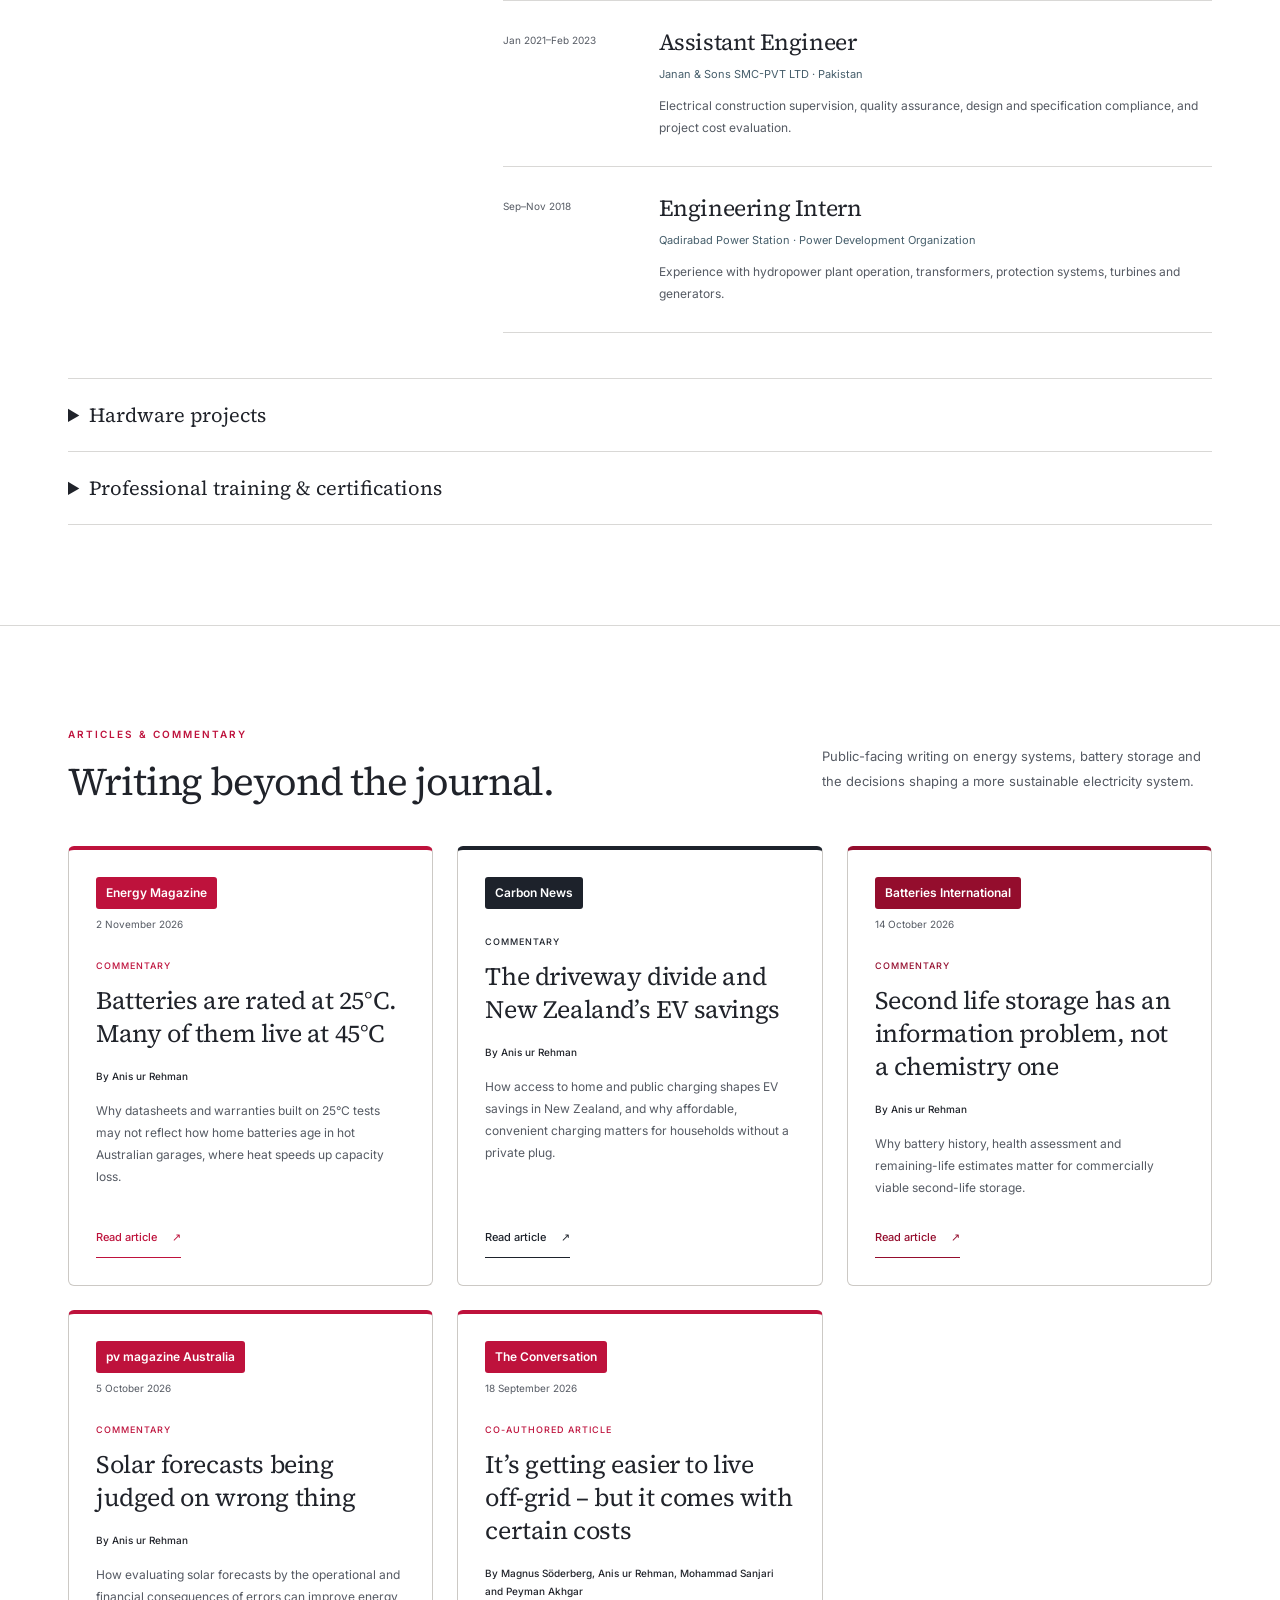
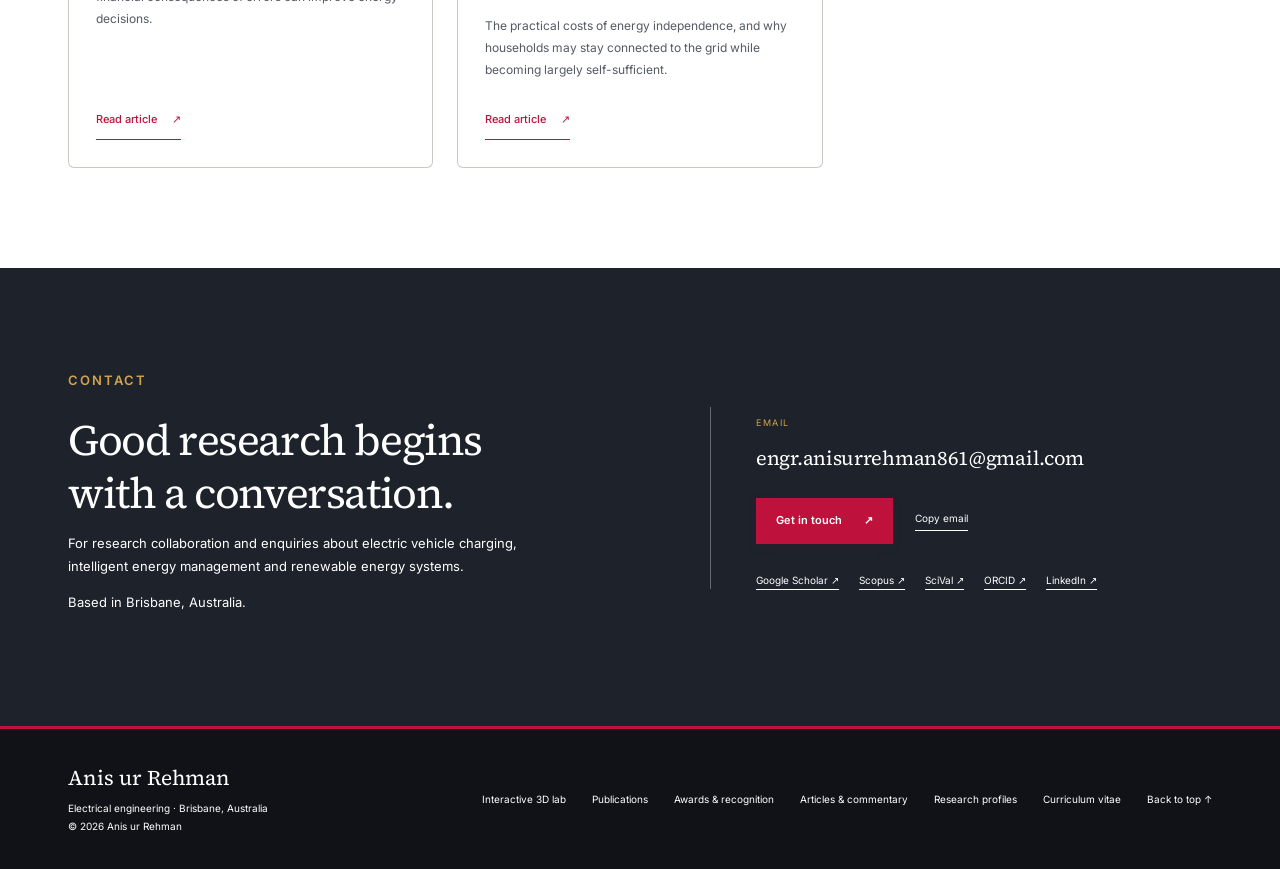
==== commit fae2eade: "Add Energy Magazine battery temperature article to writing section Co-Authored-By: Claude Opus 5.5 <" ====
--- a/index.html
+++ b/index.html
@@ -52,5 +52,5 @@
 <article class="timeline-item"><div class="timeline-date">Dec 2022–Dec 2023</div><div><h3>Visiting Researcher <span class="timeline-text">(remote)</span></h3><p class="timeline-org">Huazhong University of Science and Technology · China</p><p class="timeline-text">Research collaboration in the State Key Laboratory of Advanced Electromagnetic Engineering and Technology.</p></div></article>
 <article class="timeline-item"><div class="timeline-date">Jan 2021–Feb 2023</div><div><h3>Assistant Engineer</h3><p class="timeline-org">Janan &amp; Sons SMC-PVT LTD · Pakistan</p><p class="timeline-text">Electrical construction supervision, quality assurance, design and specification compliance, and project cost evaluation.</p></div></article>
 <article class="timeline-item"><div class="timeline-date">Sep–Nov 2018</div><div><h3>Engineering Intern</h3><p class="timeline-org">Qadirabad Power Station · Power Development Organization</p><p class="timeline-text">Experience with hydropower plant operation, transformers, protection systems, turbines and generators.</p></div></article></div></div><div class="more-background"><details><summary>Hardware projects</summary><ul><li>Garden water monitoring and control through an Android application.</li><li>Remote substation current and voltage monitoring through a mobile application.</li><li>Line-following robotic car.</li><li>Obstacle-avoidance robot.</li><li>Mobile application-controlled robot.</li></ul></details><details><summary>Professional training &amp; certifications</summary><ul><li>HOMER Pro: sizing and economic analysis of hybrid power systems.</li><li>Solar photovoltaic system design using HelioScope.</li><li>Leadership skills and organisational development.</li><li>Open channel design for hydropower and irrigation.</li><li>IC manufacturing processes for electronic systems.</li><li>Industrial wastewater treatment and recycling technologies.</li><li>Introduction to IoT and robotics.</li></ul></details></div></div></section>
-<section class="section writing-section" id="writing" aria-labelledby="writing-title"><div class="wrap"><div class="section-head"><div><p class="eyebrow">Articles &amp; commentary</p><h2 id="writing-title">Writing beyond the journal.</h2></div><p class="section-lead">Public-facing writing on energy systems, battery storage and the decisions shaping a more sustainable electricity system.</p></div><div class="writing-grid"><article class="writing-card"><div class="writing-meta"><span class="writing-outlet">Carbon News</span></div><p class="writing-kind">Commentary</p><h3><a href="https://www.carbonnews.co.nz/news/38948/the-driveway-divide-who-benefits-from-ev-savings" target="_blank" rel="noopener noreferrer">The driveway divide and New Zealand’s EV savings</a></h3><p class="writing-byline">By Anis ur Rehman</p><p class="writing-description">How access to home and public charging shapes EV savings in New Zealand, and why affordable, convenient charging matters for households without a private plug.</p><a href="https://www.carbonnews.co.nz/news/38948/the-driveway-divide-who-benefits-from-ev-savings" target="_blank" rel="noopener noreferrer" class="writing-link">Read article <span aria-hidden="true">↗</span></a></article><article class="writing-card"><div class="writing-meta"><span class="writing-outlet">Batteries International</span><time datetime="2026-10-14">14 October 2026</time></div><p class="writing-kind">Commentary</p><h3><a href="https://www.batteriesinternational.com/news/second-life-storage-has-an-information-problem-not-a-chemistry-one/" target="_blank" rel="noopener noreferrer" class="">Second life storage has an information problem, not a chemistry one</a></h3><p class="writing-byline">By Anis ur Rehman</p><p class="writing-description">Why battery history, health assessment and remaining-life estimates matter for commercially viable second-life storage.</p><a href="https://www.batteriesinternational.com/news/second-life-storage-has-an-information-problem-not-a-chemistry-one/" target="_blank" rel="noopener noreferrer" class="writing-link">Read article <span aria-hidden="true">↗</span></a></article><article class="writing-card"><div class="writing-meta"><span class="writing-outlet">pv magazine Australia</span><time datetime="2026-10-05">5 October 2026</time></div><p class="writing-kind">Commentary</p><h3><a href="https://www.pv-magazine-australia.com/2026/10/05/solar-forecasts-being-judged-on-wrong-thing/" target="_blank" rel="noopener noreferrer" class="">Solar forecasts being judged on wrong thing</a></h3><p class="writing-byline">By Anis ur Rehman</p><p class="writing-description">How evaluating solar forecasts by the operational and financial consequences of errors can improve energy decisions.</p><a href="https://www.pv-magazine-australia.com/2026/10/05/solar-forecasts-being-judged-on-wrong-thing/" target="_blank" rel="noopener noreferrer" class="writing-link">Read article <span aria-hidden="true">↗</span></a></article><article class="writing-card"><div class="writing-meta"><span class="writing-outlet">The Conversation</span><time datetime="2026-09-18">18 September 2026</time></div><p class="writing-kind">Co-authored article</p><h3><a href="https://theconversation.com/its-getting-easier-to-live-off-grid-but-it-comes-with-certain-costs-288494" target="_blank" rel="noopener noreferrer" class="">It’s getting easier to live off-grid – but it comes with certain costs</a></h3><p class="writing-byline">By Magnus Söderberg, Anis ur Rehman, Mohammad Sanjari and Peyman Akhgar</p><p class="writing-description">The practical costs of energy independence, and why households may stay connected to the grid while becoming largely self-sufficient.</p><a href="https://theconversation.com/its-getting-easier-to-live-off-grid-but-it-comes-with-certain-costs-288494" target="_blank" rel="noopener noreferrer" class="writing-link">Read article <span aria-hidden="true">↗</span></a></article></div></div></section><section class="section contact-section" id="contact"><div class="wrap contact-grid"><div><p class="eyebrow">Contact</p><h2>Good research begins<br> with a conversation.</h2><p>For research collaboration and enquiries about electric vehicle charging, intelligent energy management and renewable energy systems.</p><p>Based in Brisbane, Australia.</p></div><div class="contact-info"><p class="contact-label">Email</p><a class="email-link" href="mailto:engr.anisurrehman861@gmail.com">engr.anisurrehman861@gmail.com</a><div class="contact-controls"><a class="button" href="mailto:engr.anisurrehman861@gmail.com">Get in touch <span aria-hidden="true">↗</span></a><button class="copy-email" type="button">Copy email</button></div><div class="contact-profiles"><a href="https://scholar.google.com/citations?user=l1f8c9QAAAAJ&amp;hl=en" target="_blank" rel="noopener noreferrer" class="">Google Scholar ↗</a><a href="https://www.scopus.com/authid/detail.uri?authorId=57188699449" target="_blank" rel="noopener noreferrer" class="">Scopus ↗</a><a href="https://www.scival.com/overview/summary?dgcid=ScopusHeader" target="_blank" rel="noopener noreferrer" class="">SciVal ↗</a><a href="https://orcid.org/0000-0002-1878-4523" target="_blank" rel="noopener noreferrer" class="">ORCID ↗</a><a href="https://www.linkedin.com/in/engr-anis-ur-rehman-a8a135166" target="_blank" rel="noopener noreferrer" class="">LinkedIn ↗</a></div></div></div></section>
+<section class="section writing-section" id="writing" aria-labelledby="writing-title"><div class="wrap"><div class="section-head"><div><p class="eyebrow">Articles &amp; commentary</p><h2 id="writing-title">Writing beyond the journal.</h2></div><p class="section-lead">Public-facing writing on energy systems, battery storage and the decisions shaping a more sustainable electricity system.</p></div><div class="writing-grid"><article class="writing-card"><div class="writing-meta"><span class="writing-outlet">Energy Magazine</span><time datetime="2026-11-02">2 November 2026</time></div><p class="writing-kind">Commentary</p><h3><a href="https://www.energymagazine.com.au/batteries-are-rated-at-25c-many-of-them-live-at-45c/" target="_blank" rel="noopener noreferrer">Batteries are rated at 25°C. Many of them live at 45°C</a></h3><p class="writing-byline">By Anis ur Rehman</p><p class="writing-description">Why datasheets and warranties built on 25°C tests may not reflect how home batteries age in hot Australian garages, where heat speeds up capacity loss.</p><a href="https://www.energymagazine.com.au/batteries-are-rated-at-25c-many-of-them-live-at-45c/" target="_blank" rel="noopener noreferrer" class="writing-link">Read article <span aria-hidden="true">↗</span></a></article><article class="writing-card"><div class="writing-meta"><span class="writing-outlet">Carbon News</span></div><p class="writing-kind">Commentary</p><h3><a href="https://www.carbonnews.co.nz/news/38948/the-driveway-divide-who-benefits-from-ev-savings" target="_blank" rel="noopener noreferrer">The driveway divide and New Zealand’s EV savings</a></h3><p class="writing-byline">By Anis ur Rehman</p><p class="writing-description">How access to home and public charging shapes EV savings in New Zealand, and why affordable, convenient charging matters for households without a private plug.</p><a href="https://www.carbonnews.co.nz/news/38948/the-driveway-divide-who-benefits-from-ev-savings" target="_blank" rel="noopener noreferrer" class="writing-link">Read article <span aria-hidden="true">↗</span></a></article><article class="writing-card"><div class="writing-meta"><span class="writing-outlet">Batteries International</span><time datetime="2026-10-14">14 October 2026</time></div><p class="writing-kind">Commentary</p><h3><a href="https://www.batteriesinternational.com/news/second-life-storage-has-an-information-problem-not-a-chemistry-one/" target="_blank" rel="noopener noreferrer" class="">Second life storage has an information problem, not a chemistry one</a></h3><p class="writing-byline">By Anis ur Rehman</p><p class="writing-description">Why battery history, health assessment and remaining-life estimates matter for commercially viable second-life storage.</p><a href="https://www.batteriesinternational.com/news/second-life-storage-has-an-information-problem-not-a-chemistry-one/" target="_blank" rel="noopener noreferrer" class="writing-link">Read article <span aria-hidden="true">↗</span></a></article><article class="writing-card"><div class="writing-meta"><span class="writing-outlet">pv magazine Australia</span><time datetime="2026-10-05">5 October 2026</time></div><p class="writing-kind">Commentary</p><h3><a href="https://www.pv-magazine-australia.com/2026/10/05/solar-forecasts-being-judged-on-wrong-thing/" target="_blank" rel="noopener noreferrer" class="">Solar forecasts being judged on wrong thing</a></h3><p class="writing-byline">By Anis ur Rehman</p><p class="writing-description">How evaluating solar forecasts by the operational and financial consequences of errors can improve energy decisions.</p><a href="https://www.pv-magazine-australia.com/2026/10/05/solar-forecasts-being-judged-on-wrong-thing/" target="_blank" rel="noopener noreferrer" class="writing-link">Read article <span aria-hidden="true">↗</span></a></article><article class="writing-card"><div class="writing-meta"><span class="writing-outlet">The Conversation</span><time datetime="2026-09-18">18 September 2026</time></div><p class="writing-kind">Co-authored article</p><h3><a href="https://theconversation.com/its-getting-easier-to-live-off-grid-but-it-comes-with-certain-costs-288494" target="_blank" rel="noopener noreferrer" class="">It’s getting easier to live off-grid – but it comes with certain costs</a></h3><p class="writing-byline">By Magnus Söderberg, Anis ur Rehman, Mohammad Sanjari and Peyman Akhgar</p><p class="writing-description">The practical costs of energy independence, and why households may stay connected to the grid while becoming largely self-sufficient.</p><a href="https://theconversation.com/its-getting-easier-to-live-off-grid-but-it-comes-with-certain-costs-288494" target="_blank" rel="noopener noreferrer" class="writing-link">Read article <span aria-hidden="true">↗</span></a></article></div></div></section><section class="section contact-section" id="contact"><div class="wrap contact-grid"><div><p class="eyebrow">Contact</p><h2>Good research begins<br> with a conversation.</h2><p>For research collaboration and enquiries about electric vehicle charging, intelligent energy management and renewable energy systems.</p><p>Based in Brisbane, Australia.</p></div><div class="contact-info"><p class="contact-label">Email</p><a class="email-link" href="mailto:engr.anisurrehman861@gmail.com">engr.anisurrehman861@gmail.com</a><div class="contact-controls"><a class="button" href="mailto:engr.anisurrehman861@gmail.com">Get in touch <span aria-hidden="true">↗</span></a><button class="copy-email" type="button">Copy email</button></div><div class="contact-profiles"><a href="https://scholar.google.com/citations?user=l1f8c9QAAAAJ&amp;hl=en" target="_blank" rel="noopener noreferrer" class="">Google Scholar ↗</a><a href="https://www.scopus.com/authid/detail.uri?authorId=57188699449" target="_blank" rel="noopener noreferrer" class="">Scopus ↗</a><a href="https://www.scival.com/overview/summary?dgcid=ScopusHeader" target="_blank" rel="noopener noreferrer" class="">SciVal ↗</a><a href="https://orcid.org/0000-0002-1878-4523" target="_blank" rel="noopener noreferrer" class="">ORCID ↗</a><a href="https://www.linkedin.com/in/engr-anis-ur-rehman-a8a135166" target="_blank" rel="noopener noreferrer" class="">LinkedIn ↗</a></div></div></div></section>
 </main><script type="module" src="assets/publication-sync.mjs"></script><footer class="site-footer"><div class="wrap footer-inner"><div><strong>Anis ur Rehman</strong>Electrical engineering · Brisbane, Australia<br> © 2026 Anis ur Rehman</div><div class="footer-links"><a href="research-lab.html">Interactive 3D lab</a><a href="publications.html">Publications</a><a href="recognition.html">Awards &amp; recognition</a><a href="index.html#writing">Articles &amp; commentary</a><a href="index.html#research-profiles">Research profiles</a><a href="assets/Anis-ur-Rehman-CV.pdf" download>Curriculum vitae</a><a href="#top">Back to top ↑</a></div></div></footer><div class="toast" role="status" aria-live="polite" hidden></div></body></html>
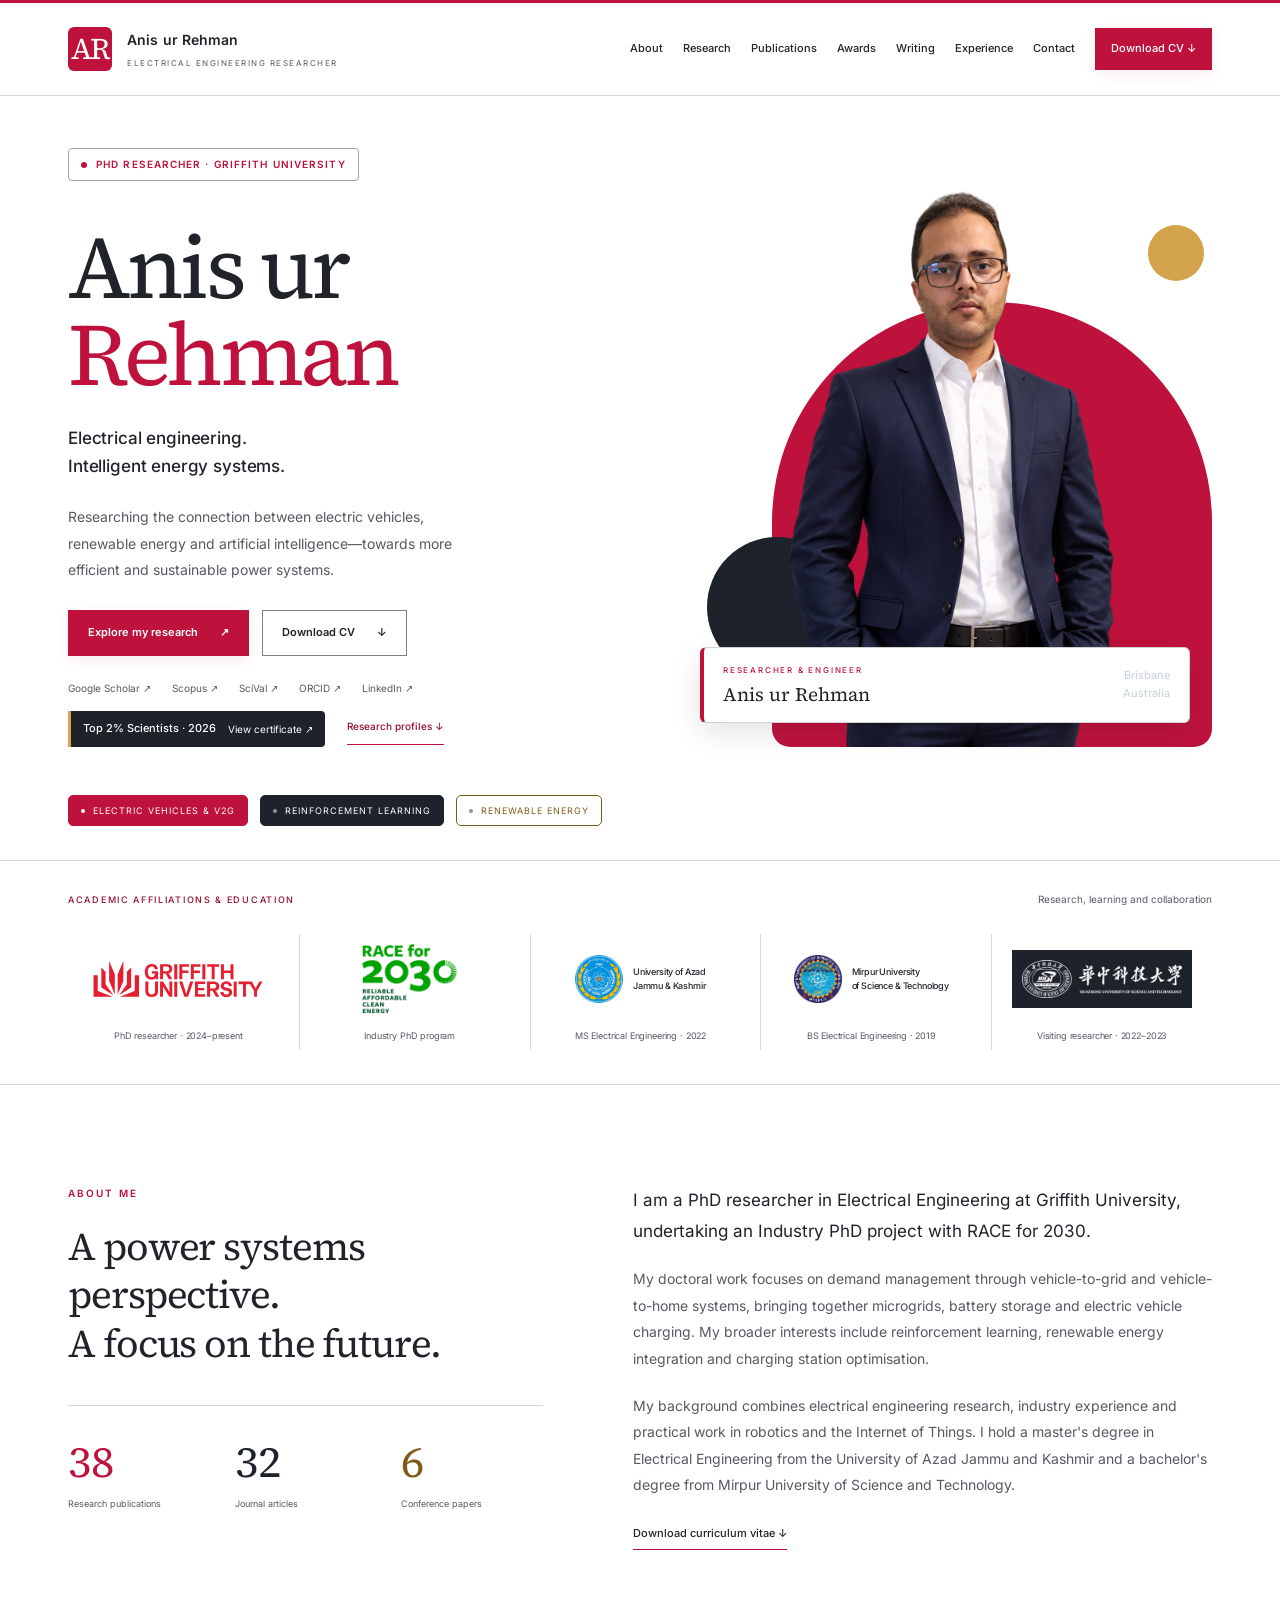
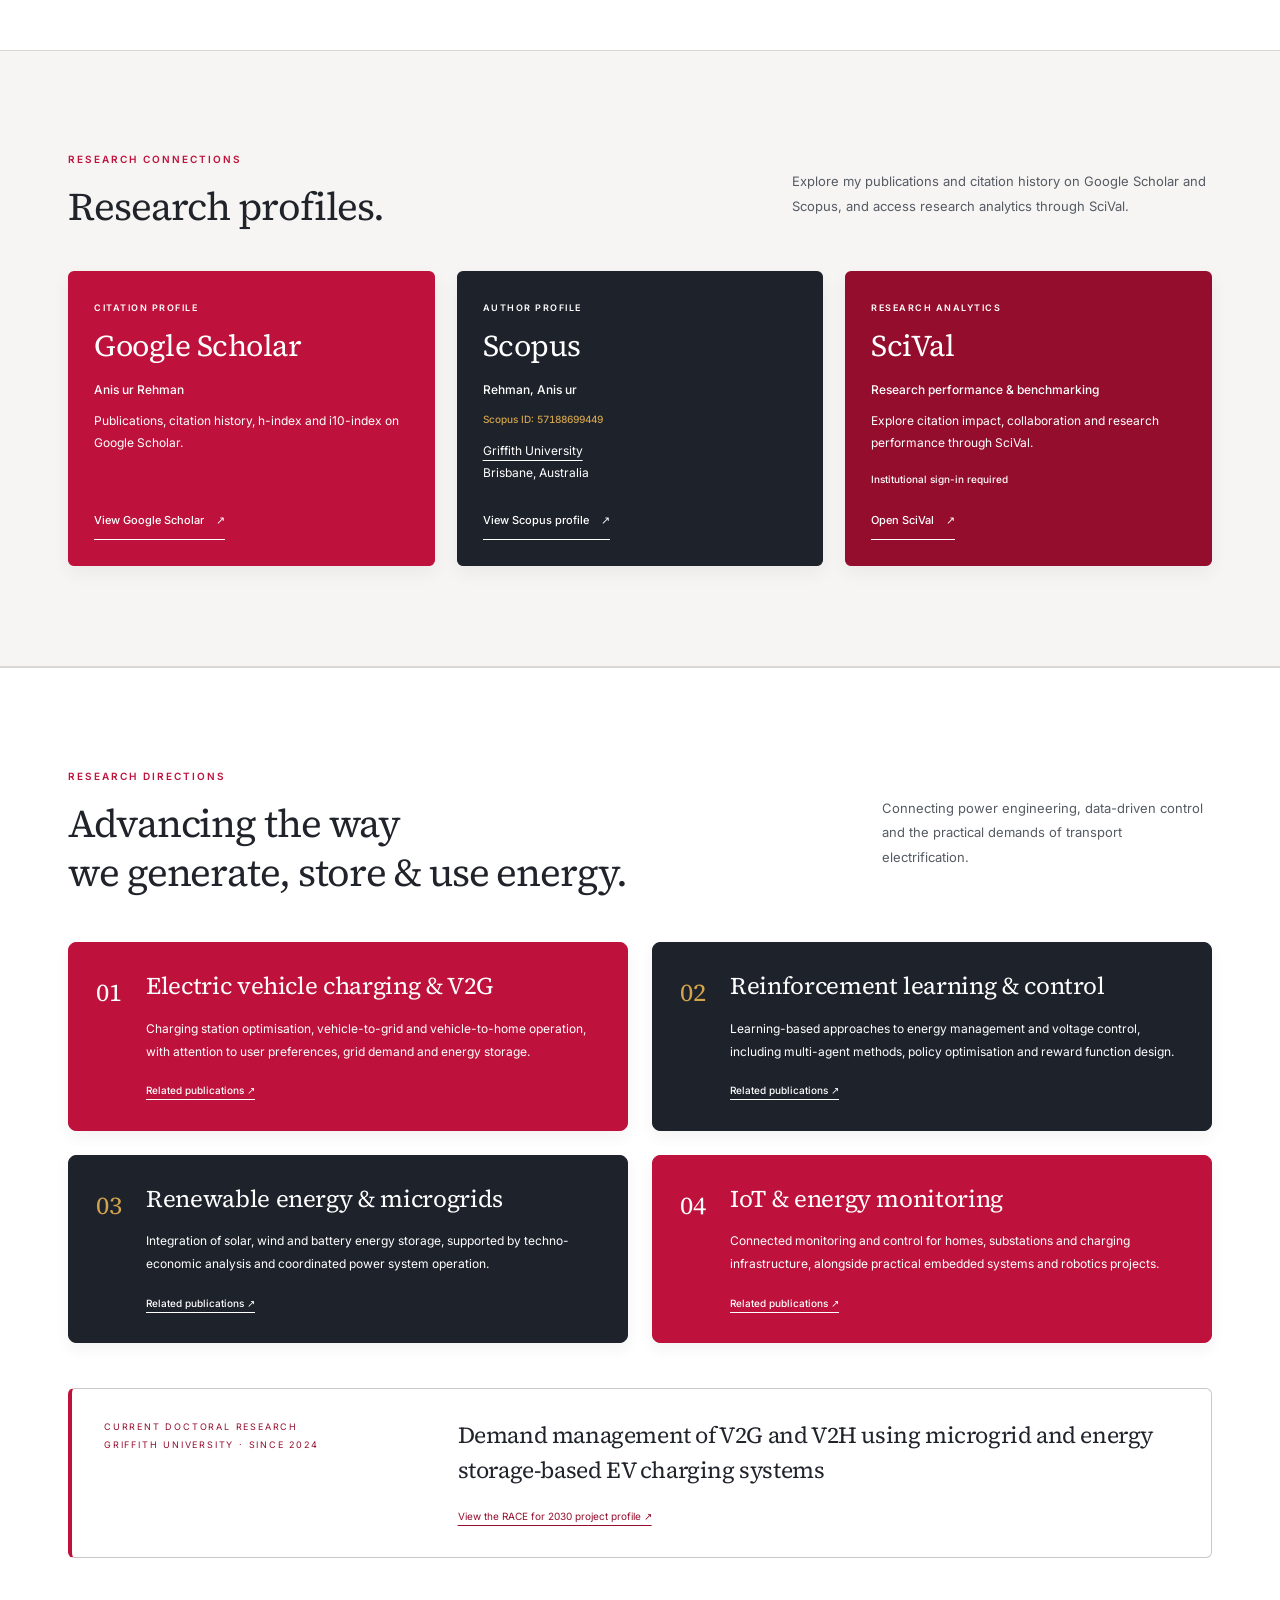
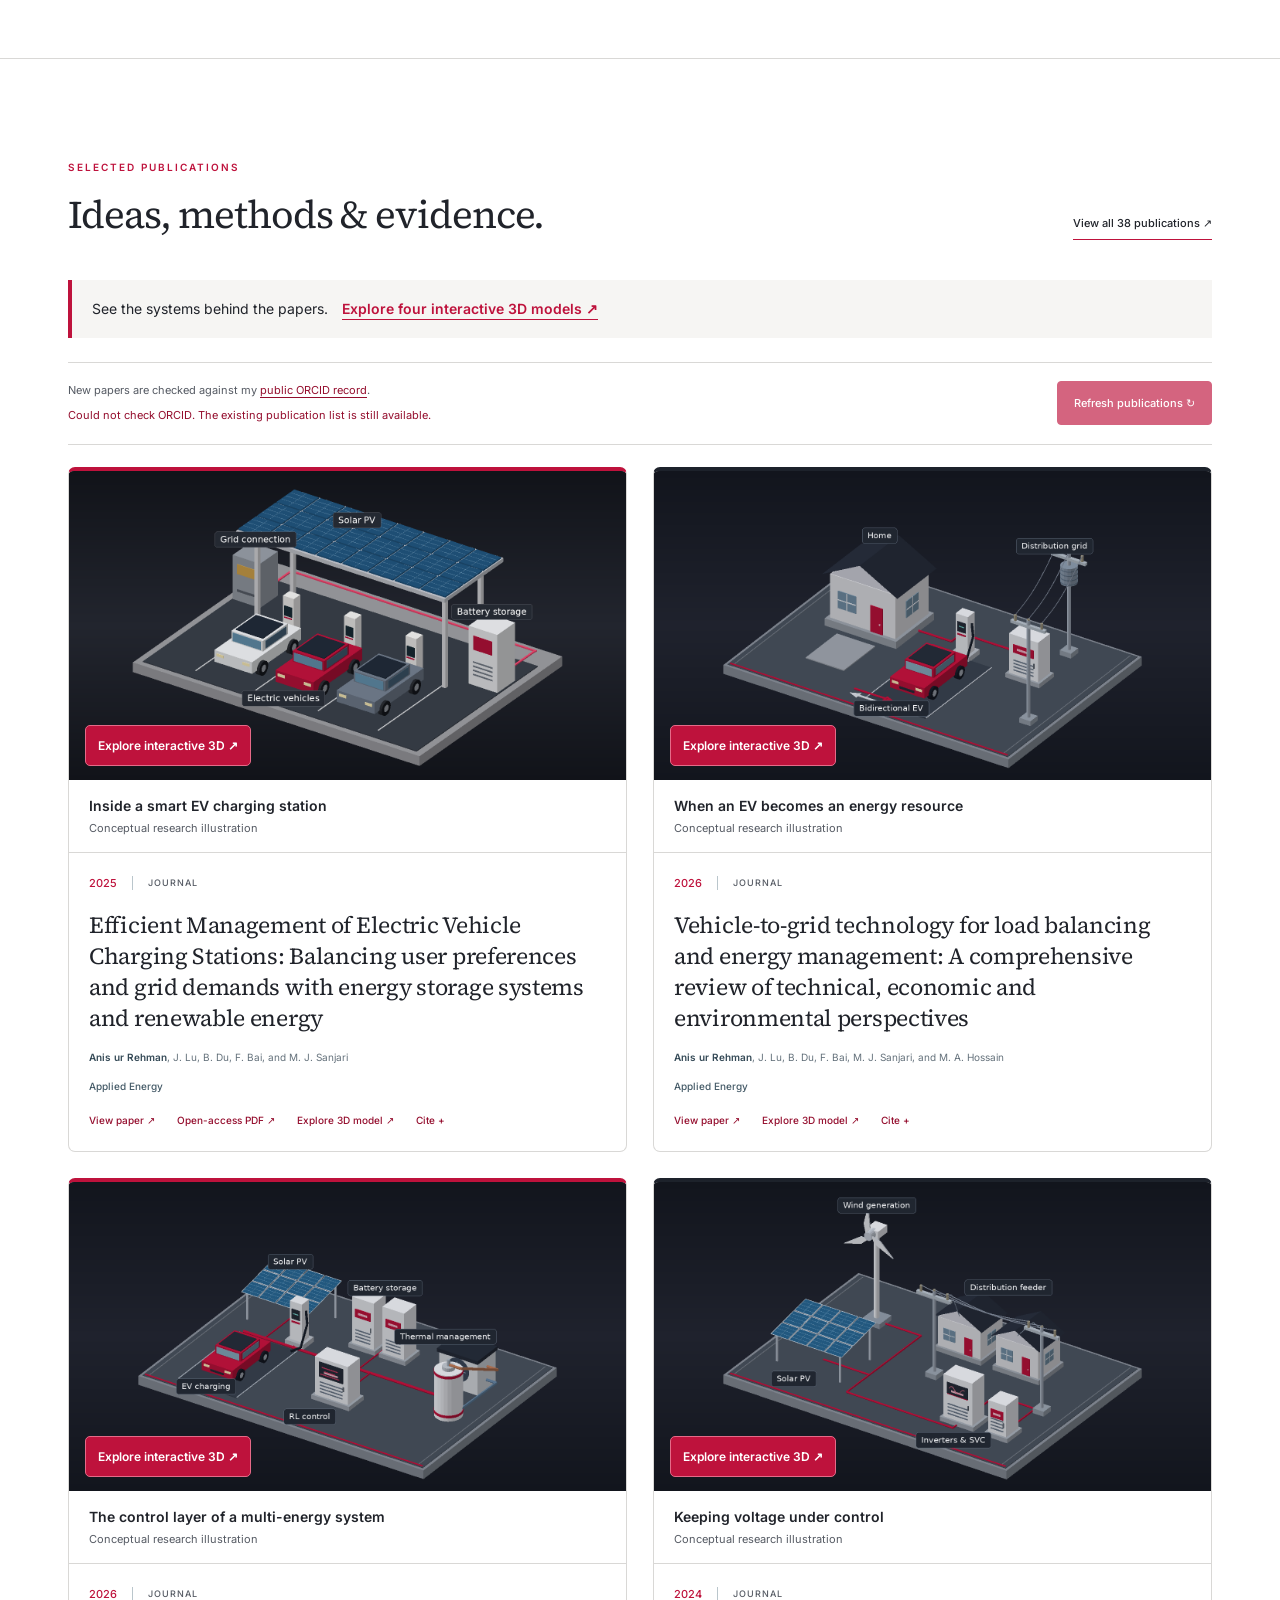
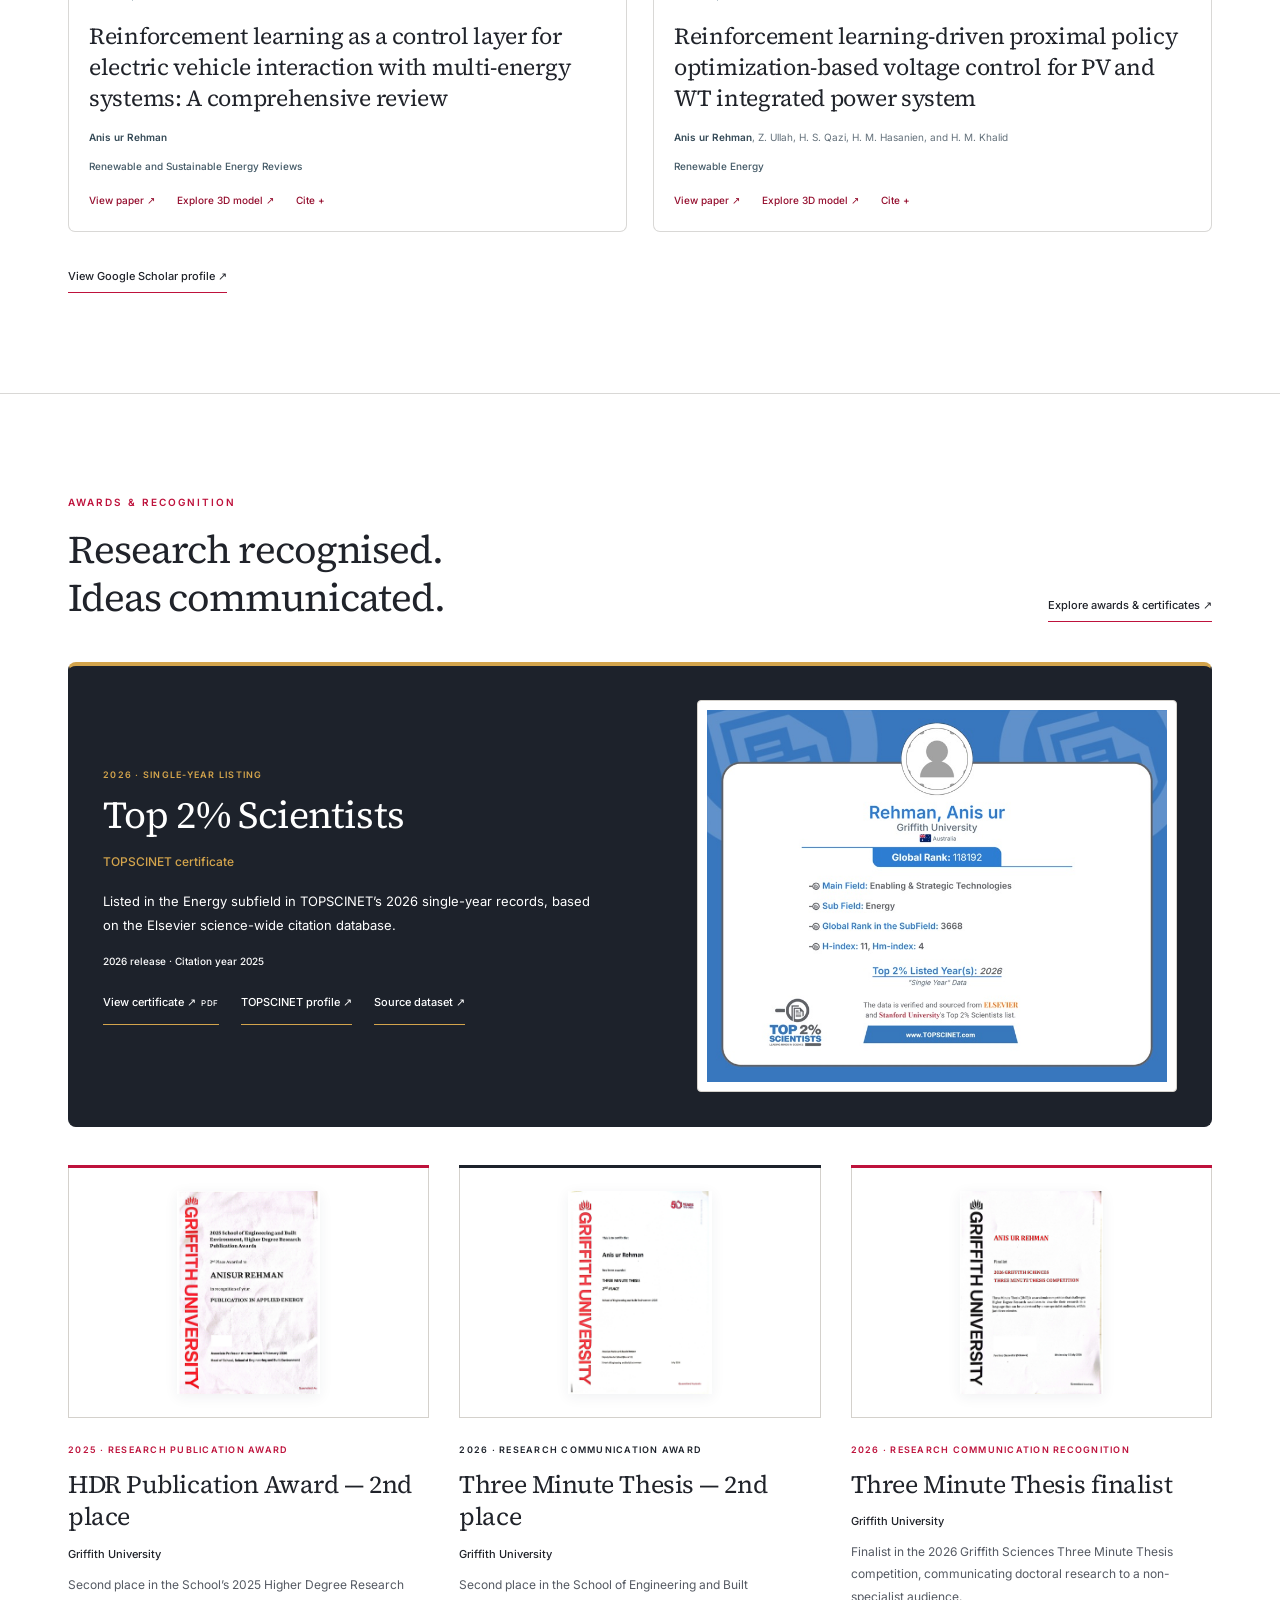
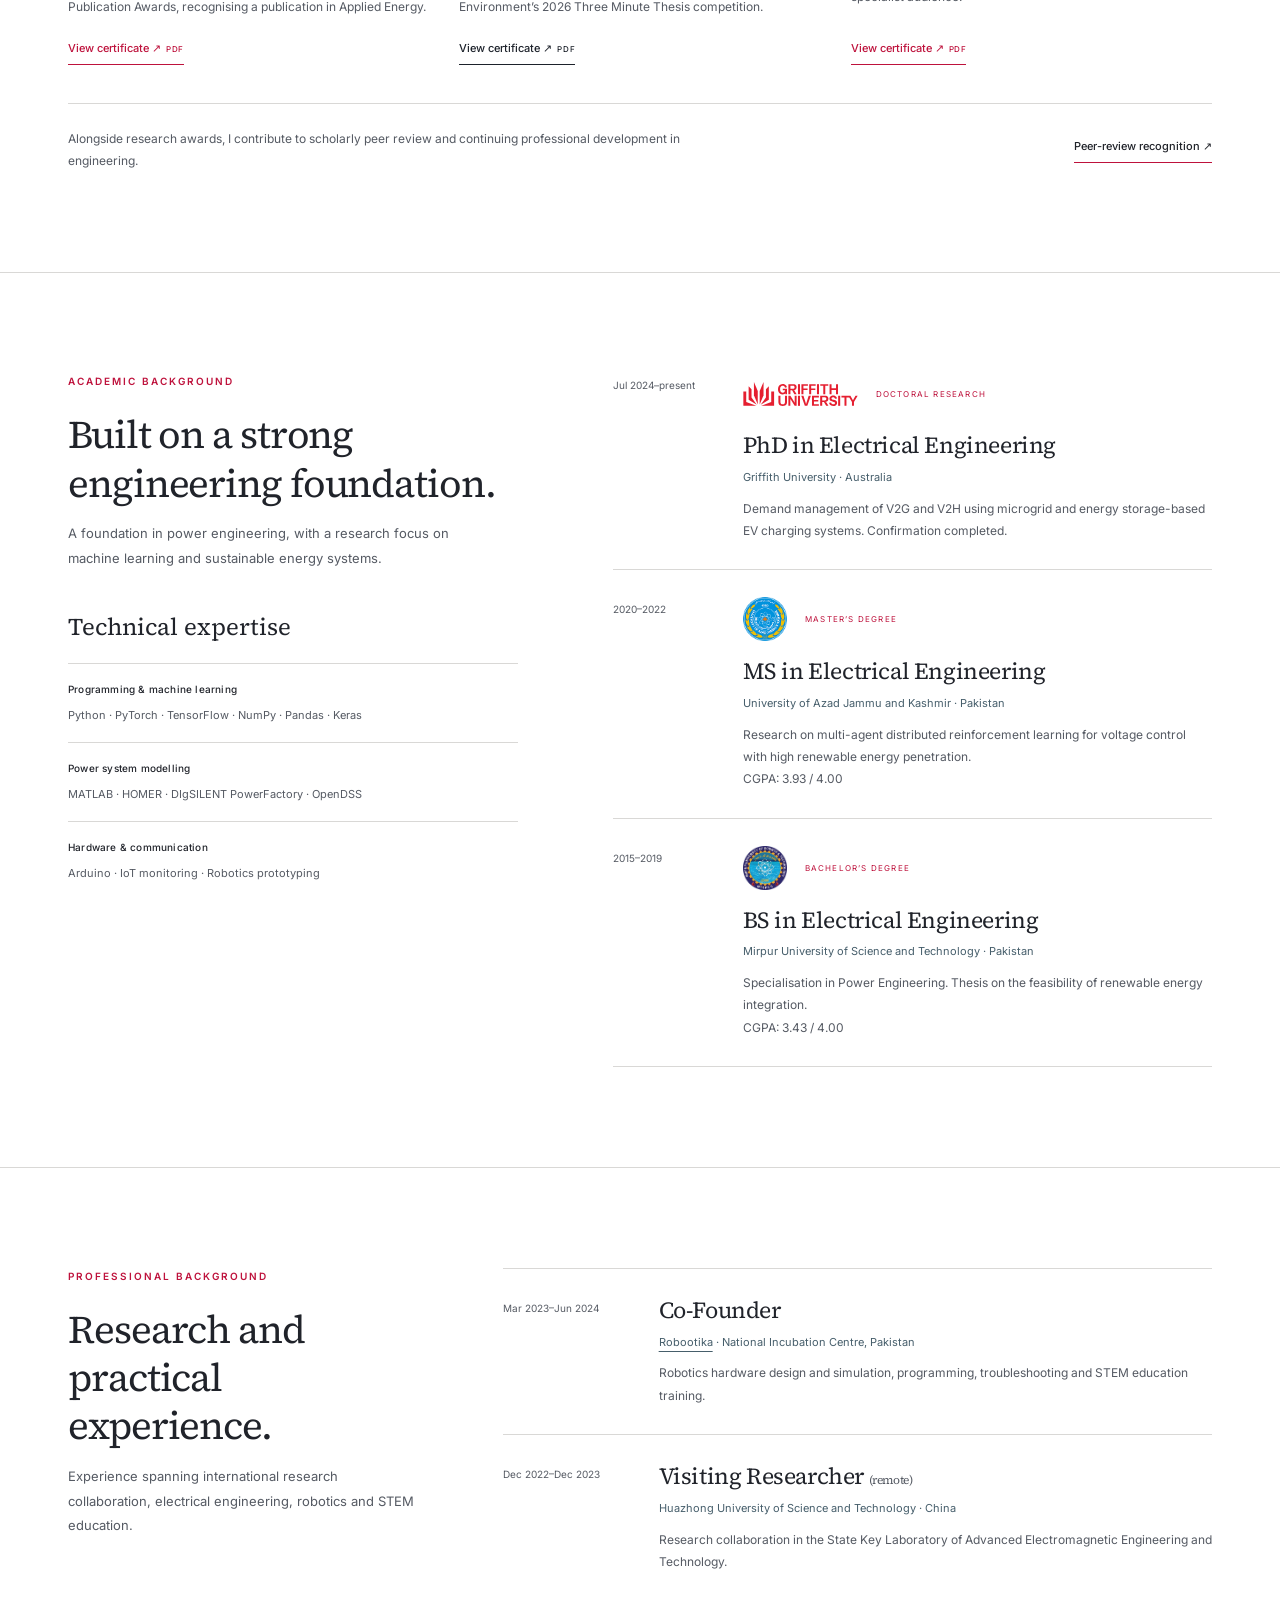
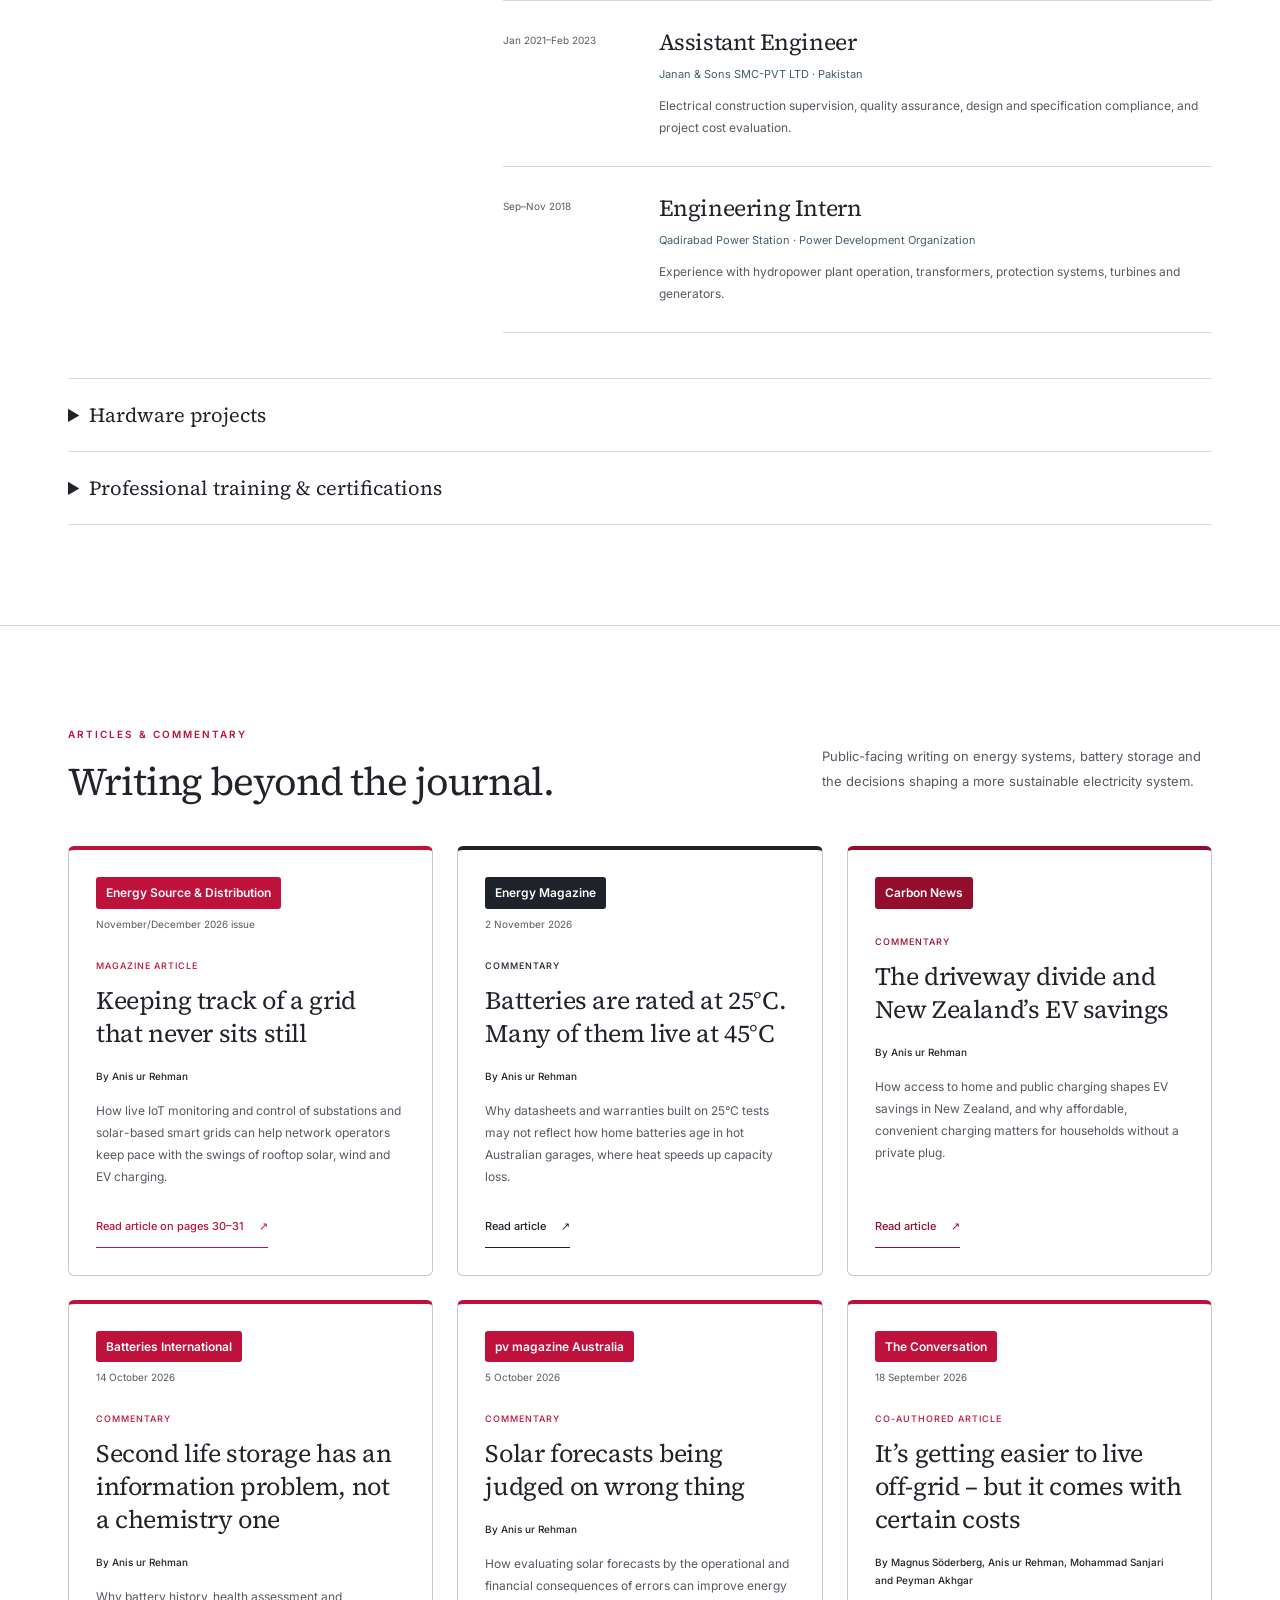
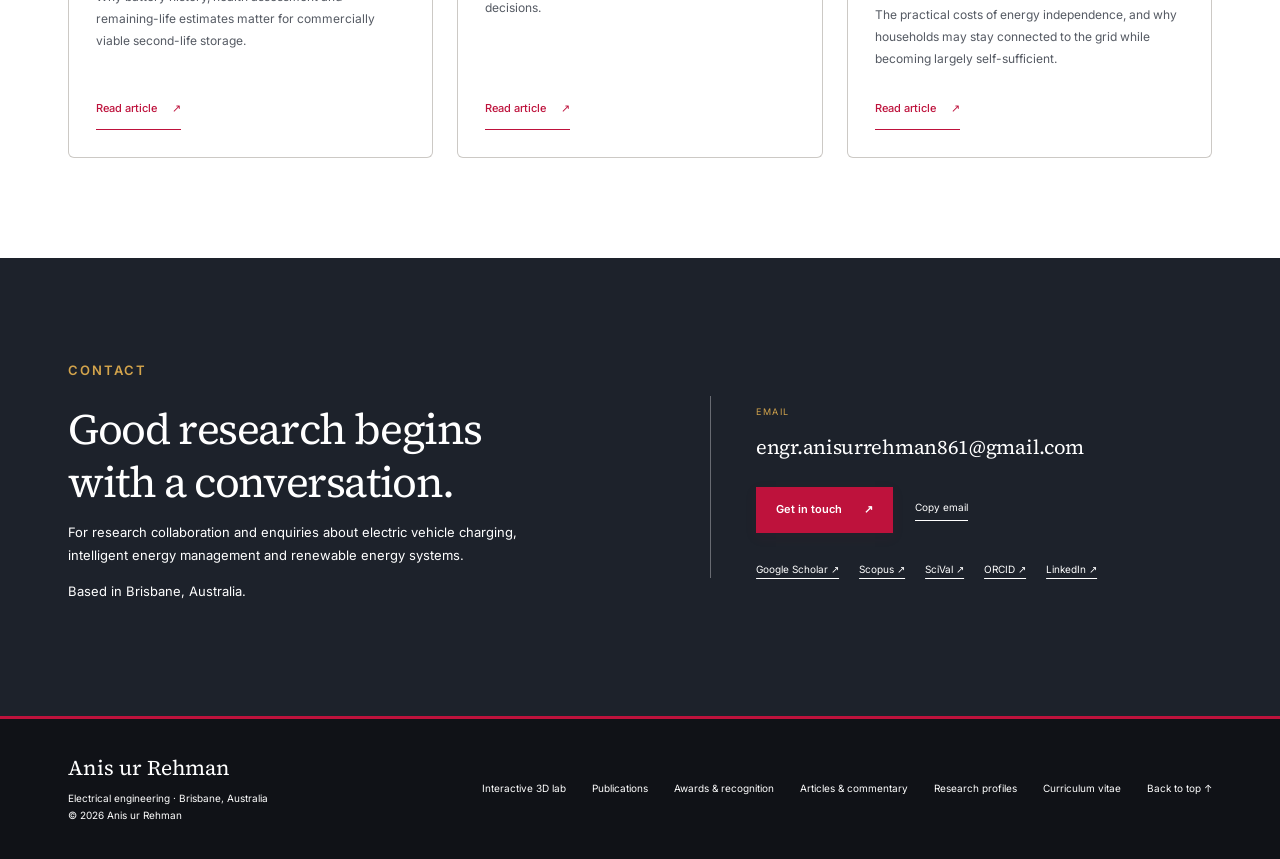
==== commit 6ab46220: "Add Energy Source & Distribution grid monitoring article to writing section Co-Authored-By: Claude O" ====
--- a/index.html
+++ b/index.html
@@ -52,5 +52,5 @@
 <article class="timeline-item"><div class="timeline-date">Dec 2022–Dec 2023</div><div><h3>Visiting Researcher <span class="timeline-text">(remote)</span></h3><p class="timeline-org">Huazhong University of Science and Technology · China</p><p class="timeline-text">Research collaboration in the State Key Laboratory of Advanced Electromagnetic Engineering and Technology.</p></div></article>
 <article class="timeline-item"><div class="timeline-date">Jan 2021–Feb 2023</div><div><h3>Assistant Engineer</h3><p class="timeline-org">Janan &amp; Sons SMC-PVT LTD · Pakistan</p><p class="timeline-text">Electrical construction supervision, quality assurance, design and specification compliance, and project cost evaluation.</p></div></article>
 <article class="timeline-item"><div class="timeline-date">Sep–Nov 2018</div><div><h3>Engineering Intern</h3><p class="timeline-org">Qadirabad Power Station · Power Development Organization</p><p class="timeline-text">Experience with hydropower plant operation, transformers, protection systems, turbines and generators.</p></div></article></div></div><div class="more-background"><details><summary>Hardware projects</summary><ul><li>Garden water monitoring and control through an Android application.</li><li>Remote substation current and voltage monitoring through a mobile application.</li><li>Line-following robotic car.</li><li>Obstacle-avoidance robot.</li><li>Mobile application-controlled robot.</li></ul></details><details><summary>Professional training &amp; certifications</summary><ul><li>HOMER Pro: sizing and economic analysis of hybrid power systems.</li><li>Solar photovoltaic system design using HelioScope.</li><li>Leadership skills and organisational development.</li><li>Open channel design for hydropower and irrigation.</li><li>IC manufacturing processes for electronic systems.</li><li>Industrial wastewater treatment and recycling technologies.</li><li>Introduction to IoT and robotics.</li></ul></details></div></div></section>
-<section class="section writing-section" id="writing" aria-labelledby="writing-title"><div class="wrap"><div class="section-head"><div><p class="eyebrow">Articles &amp; commentary</p><h2 id="writing-title">Writing beyond the journal.</h2></div><p class="section-lead">Public-facing writing on energy systems, battery storage and the decisions shaping a more sustainable electricity system.</p></div><div class="writing-grid"><article class="writing-card"><div class="writing-meta"><span class="writing-outlet">Energy Magazine</span><time datetime="2026-11-02">2 November 2026</time></div><p class="writing-kind">Commentary</p><h3><a href="https://www.energymagazine.com.au/batteries-are-rated-at-25c-many-of-them-live-at-45c/" target="_blank" rel="noopener noreferrer">Batteries are rated at 25°C. Many of them live at 45°C</a></h3><p class="writing-byline">By Anis ur Rehman</p><p class="writing-description">Why datasheets and warranties built on 25°C tests may not reflect how home batteries age in hot Australian garages, where heat speeds up capacity loss.</p><a href="https://www.energymagazine.com.au/batteries-are-rated-at-25c-many-of-them-live-at-45c/" target="_blank" rel="noopener noreferrer" class="writing-link">Read article <span aria-hidden="true">↗</span></a></article><article class="writing-card"><div class="writing-meta"><span class="writing-outlet">Carbon News</span></div><p class="writing-kind">Commentary</p><h3><a href="https://www.carbonnews.co.nz/news/38948/the-driveway-divide-who-benefits-from-ev-savings" target="_blank" rel="noopener noreferrer">The driveway divide and New Zealand’s EV savings</a></h3><p class="writing-byline">By Anis ur Rehman</p><p class="writing-description">How access to home and public charging shapes EV savings in New Zealand, and why affordable, convenient charging matters for households without a private plug.</p><a href="https://www.carbonnews.co.nz/news/38948/the-driveway-divide-who-benefits-from-ev-savings" target="_blank" rel="noopener noreferrer" class="writing-link">Read article <span aria-hidden="true">↗</span></a></article><article class="writing-card"><div class="writing-meta"><span class="writing-outlet">Batteries International</span><time datetime="2026-10-14">14 October 2026</time></div><p class="writing-kind">Commentary</p><h3><a href="https://www.batteriesinternational.com/news/second-life-storage-has-an-information-problem-not-a-chemistry-one/" target="_blank" rel="noopener noreferrer" class="">Second life storage has an information problem, not a chemistry one</a></h3><p class="writing-byline">By Anis ur Rehman</p><p class="writing-description">Why battery history, health assessment and remaining-life estimates matter for commercially viable second-life storage.</p><a href="https://www.batteriesinternational.com/news/second-life-storage-has-an-information-problem-not-a-chemistry-one/" target="_blank" rel="noopener noreferrer" class="writing-link">Read article <span aria-hidden="true">↗</span></a></article><article class="writing-card"><div class="writing-meta"><span class="writing-outlet">pv magazine Australia</span><time datetime="2026-10-05">5 October 2026</time></div><p class="writing-kind">Commentary</p><h3><a href="https://www.pv-magazine-australia.com/2026/10/05/solar-forecasts-being-judged-on-wrong-thing/" target="_blank" rel="noopener noreferrer" class="">Solar forecasts being judged on wrong thing</a></h3><p class="writing-byline">By Anis ur Rehman</p><p class="writing-description">How evaluating solar forecasts by the operational and financial consequences of errors can improve energy decisions.</p><a href="https://www.pv-magazine-australia.com/2026/10/05/solar-forecasts-being-judged-on-wrong-thing/" target="_blank" rel="noopener noreferrer" class="writing-link">Read article <span aria-hidden="true">↗</span></a></article><article class="writing-card"><div class="writing-meta"><span class="writing-outlet">The Conversation</span><time datetime="2026-09-18">18 September 2026</time></div><p class="writing-kind">Co-authored article</p><h3><a href="https://theconversation.com/its-getting-easier-to-live-off-grid-but-it-comes-with-certain-costs-288494" target="_blank" rel="noopener noreferrer" class="">It’s getting easier to live off-grid – but it comes with certain costs</a></h3><p class="writing-byline">By Magnus Söderberg, Anis ur Rehman, Mohammad Sanjari and Peyman Akhgar</p><p class="writing-description">The practical costs of energy independence, and why households may stay connected to the grid while becoming largely self-sufficient.</p><a href="https://theconversation.com/its-getting-easier-to-live-off-grid-but-it-comes-with-certain-costs-288494" target="_blank" rel="noopener noreferrer" class="writing-link">Read article <span aria-hidden="true">↗</span></a></article></div></div></section><section class="section contact-section" id="contact"><div class="wrap contact-grid"><div><p class="eyebrow">Contact</p><h2>Good research begins<br> with a conversation.</h2><p>For research collaboration and enquiries about electric vehicle charging, intelligent energy management and renewable energy systems.</p><p>Based in Brisbane, Australia.</p></div><div class="contact-info"><p class="contact-label">Email</p><a class="email-link" href="mailto:engr.anisurrehman861@gmail.com">engr.anisurrehman861@gmail.com</a><div class="contact-controls"><a class="button" href="mailto:engr.anisurrehman861@gmail.com">Get in touch <span aria-hidden="true">↗</span></a><button class="copy-email" type="button">Copy email</button></div><div class="contact-profiles"><a href="https://scholar.google.com/citations?user=l1f8c9QAAAAJ&amp;hl=en" target="_blank" rel="noopener noreferrer" class="">Google Scholar ↗</a><a href="https://www.scopus.com/authid/detail.uri?authorId=57188699449" target="_blank" rel="noopener noreferrer" class="">Scopus ↗</a><a href="https://www.scival.com/overview/summary?dgcid=ScopusHeader" target="_blank" rel="noopener noreferrer" class="">SciVal ↗</a><a href="https://orcid.org/0000-0002-1878-4523" target="_blank" rel="noopener noreferrer" class="">ORCID ↗</a><a href="https://www.linkedin.com/in/engr-anis-ur-rehman-a8a135166" target="_blank" rel="noopener noreferrer" class="">LinkedIn ↗</a></div></div></div></section>
+<section class="section writing-section" id="writing" aria-labelledby="writing-title"><div class="wrap"><div class="section-head"><div><p class="eyebrow">Articles &amp; commentary</p><h2 id="writing-title">Writing beyond the journal.</h2></div><p class="section-lead">Public-facing writing on energy systems, battery storage and the decisions shaping a more sustainable electricity system.</p></div><div class="writing-grid"><article class="writing-card"><div class="writing-meta"><span class="writing-outlet">Energy Source &amp; Distribution</span><time datetime="2026-11">November/December 2026 issue</time></div><p class="writing-kind">Magazine article</p><h3><a href="https://www.calameo.com/read/000373495e37726d3c95a?page=30" target="_blank" rel="noopener noreferrer">Keeping track of a grid that never sits still</a></h3><p class="writing-byline">By Anis ur Rehman</p><p class="writing-description">How live IoT monitoring and control of substations and solar-based smart grids can help network operators keep pace with the swings of rooftop solar, wind and EV charging.</p><a href="https://www.calameo.com/read/000373495e37726d3c95a?page=30" target="_blank" rel="noopener noreferrer" class="writing-link">Read article on pages 30–31 <span aria-hidden="true">↗</span></a></article><article class="writing-card"><div class="writing-meta"><span class="writing-outlet">Energy Magazine</span><time datetime="2026-11-02">2 November 2026</time></div><p class="writing-kind">Commentary</p><h3><a href="https://www.energymagazine.com.au/batteries-are-rated-at-25c-many-of-them-live-at-45c/" target="_blank" rel="noopener noreferrer">Batteries are rated at 25°C. Many of them live at 45°C</a></h3><p class="writing-byline">By Anis ur Rehman</p><p class="writing-description">Why datasheets and warranties built on 25°C tests may not reflect how home batteries age in hot Australian garages, where heat speeds up capacity loss.</p><a href="https://www.energymagazine.com.au/batteries-are-rated-at-25c-many-of-them-live-at-45c/" target="_blank" rel="noopener noreferrer" class="writing-link">Read article <span aria-hidden="true">↗</span></a></article><article class="writing-card"><div class="writing-meta"><span class="writing-outlet">Carbon News</span></div><p class="writing-kind">Commentary</p><h3><a href="https://www.carbonnews.co.nz/news/38948/the-driveway-divide-who-benefits-from-ev-savings" target="_blank" rel="noopener noreferrer">The driveway divide and New Zealand’s EV savings</a></h3><p class="writing-byline">By Anis ur Rehman</p><p class="writing-description">How access to home and public charging shapes EV savings in New Zealand, and why affordable, convenient charging matters for households without a private plug.</p><a href="https://www.carbonnews.co.nz/news/38948/the-driveway-divide-who-benefits-from-ev-savings" target="_blank" rel="noopener noreferrer" class="writing-link">Read article <span aria-hidden="true">↗</span></a></article><article class="writing-card"><div class="writing-meta"><span class="writing-outlet">Batteries International</span><time datetime="2026-10-14">14 October 2026</time></div><p class="writing-kind">Commentary</p><h3><a href="https://www.batteriesinternational.com/news/second-life-storage-has-an-information-problem-not-a-chemistry-one/" target="_blank" rel="noopener noreferrer" class="">Second life storage has an information problem, not a chemistry one</a></h3><p class="writing-byline">By Anis ur Rehman</p><p class="writing-description">Why battery history, health assessment and remaining-life estimates matter for commercially viable second-life storage.</p><a href="https://www.batteriesinternational.com/news/second-life-storage-has-an-information-problem-not-a-chemistry-one/" target="_blank" rel="noopener noreferrer" class="writing-link">Read article <span aria-hidden="true">↗</span></a></article><article class="writing-card"><div class="writing-meta"><span class="writing-outlet">pv magazine Australia</span><time datetime="2026-10-05">5 October 2026</time></div><p class="writing-kind">Commentary</p><h3><a href="https://www.pv-magazine-australia.com/2026/10/05/solar-forecasts-being-judged-on-wrong-thing/" target="_blank" rel="noopener noreferrer" class="">Solar forecasts being judged on wrong thing</a></h3><p class="writing-byline">By Anis ur Rehman</p><p class="writing-description">How evaluating solar forecasts by the operational and financial consequences of errors can improve energy decisions.</p><a href="https://www.pv-magazine-australia.com/2026/10/05/solar-forecasts-being-judged-on-wrong-thing/" target="_blank" rel="noopener noreferrer" class="writing-link">Read article <span aria-hidden="true">↗</span></a></article><article class="writing-card"><div class="writing-meta"><span class="writing-outlet">The Conversation</span><time datetime="2026-09-18">18 September 2026</time></div><p class="writing-kind">Co-authored article</p><h3><a href="https://theconversation.com/its-getting-easier-to-live-off-grid-but-it-comes-with-certain-costs-288494" target="_blank" rel="noopener noreferrer" class="">It’s getting easier to live off-grid – but it comes with certain costs</a></h3><p class="writing-byline">By Magnus Söderberg, Anis ur Rehman, Mohammad Sanjari and Peyman Akhgar</p><p class="writing-description">The practical costs of energy independence, and why households may stay connected to the grid while becoming largely self-sufficient.</p><a href="https://theconversation.com/its-getting-easier-to-live-off-grid-but-it-comes-with-certain-costs-288494" target="_blank" rel="noopener noreferrer" class="writing-link">Read article <span aria-hidden="true">↗</span></a></article></div></div></section><section class="section contact-section" id="contact"><div class="wrap contact-grid"><div><p class="eyebrow">Contact</p><h2>Good research begins<br> with a conversation.</h2><p>For research collaboration and enquiries about electric vehicle charging, intelligent energy management and renewable energy systems.</p><p>Based in Brisbane, Australia.</p></div><div class="contact-info"><p class="contact-label">Email</p><a class="email-link" href="mailto:engr.anisurrehman861@gmail.com">engr.anisurrehman861@gmail.com</a><div class="contact-controls"><a class="button" href="mailto:engr.anisurrehman861@gmail.com">Get in touch <span aria-hidden="true">↗</span></a><button class="copy-email" type="button">Copy email</button></div><div class="contact-profiles"><a href="https://scholar.google.com/citations?user=l1f8c9QAAAAJ&amp;hl=en" target="_blank" rel="noopener noreferrer" class="">Google Scholar ↗</a><a href="https://www.scopus.com/authid/detail.uri?authorId=57188699449" target="_blank" rel="noopener noreferrer" class="">Scopus ↗</a><a href="https://www.scival.com/overview/summary?dgcid=ScopusHeader" target="_blank" rel="noopener noreferrer" class="">SciVal ↗</a><a href="https://orcid.org/0000-0002-1878-4523" target="_blank" rel="noopener noreferrer" class="">ORCID ↗</a><a href="https://www.linkedin.com/in/engr-anis-ur-rehman-a8a135166" target="_blank" rel="noopener noreferrer" class="">LinkedIn ↗</a></div></div></div></section>
 </main><script type="module" src="assets/publication-sync.mjs"></script><footer class="site-footer"><div class="wrap footer-inner"><div><strong>Anis ur Rehman</strong>Electrical engineering · Brisbane, Australia<br> © 2026 Anis ur Rehman</div><div class="footer-links"><a href="research-lab.html">Interactive 3D lab</a><a href="publications.html">Publications</a><a href="recognition.html">Awards &amp; recognition</a><a href="index.html#writing">Articles &amp; commentary</a><a href="index.html#research-profiles">Research profiles</a><a href="assets/Anis-ur-Rehman-CV.pdf" download>Curriculum vitae</a><a href="#top">Back to top ↑</a></div></div></footer><div class="toast" role="status" aria-live="polite" hidden></div></body></html>
